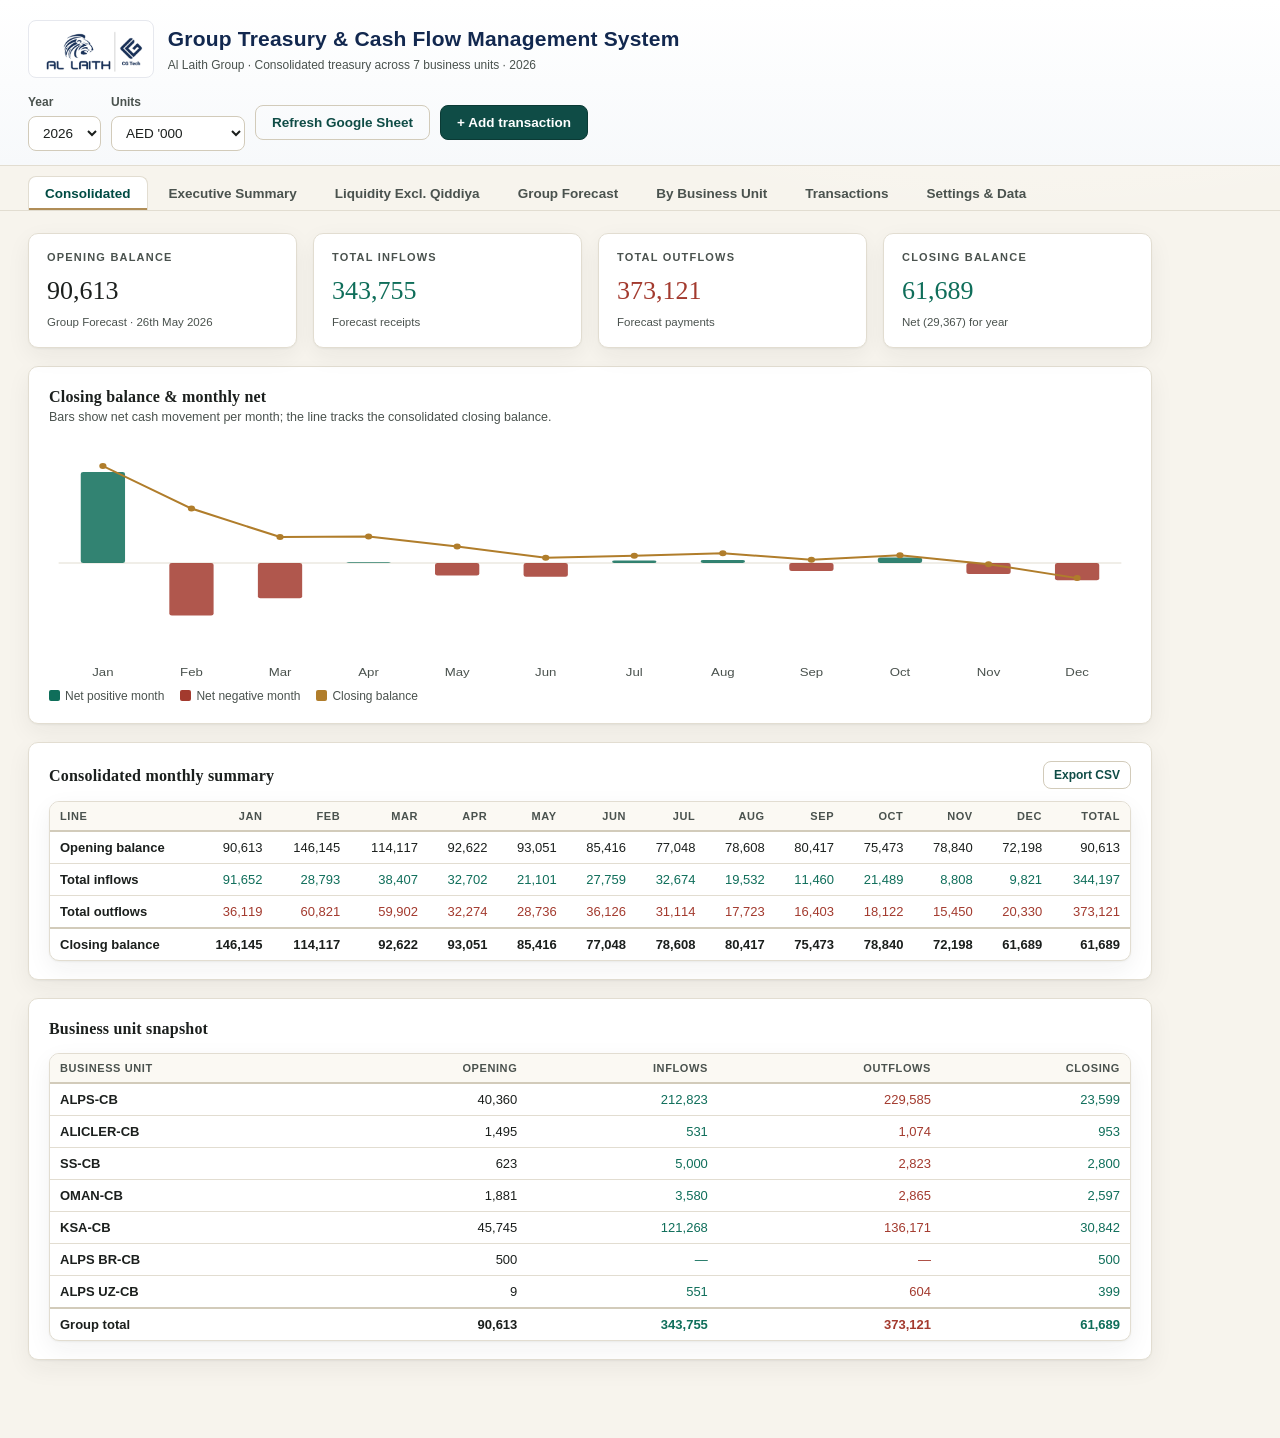
==== index.html @ 1a7869d0 "Add files via upload" ====
<meta charset="utf-8" />
<meta name="viewport" content="width=device-width, initial-scale=1" />
<title>Group Cash Flow Tracker</title>
<style>
  :root{
    --paper:#F7F4ED; --paper-2:#FFFFFF; --ink:#1B1F1D; --ink-soft:#4A524E;
    --line:#E2DDD1; --line-2:#D2CBBA; --forest:#0F4C46; --forest-2:#0B3A35;
    --gold:#B07D2B; --gold-soft:#F2E7CE; --inflow:#0F6E5A; --outflow:#A33A2E;
    --shadow:0 1px 2px rgba(27,31,29,.05),0 8px 24px rgba(27,31,29,.06);
    --r:10px;
  }
  *{box-sizing:border-box}
  html,body{margin:0}
  body{
    background:
      radial-gradient(1200px 600px at 80% -10%, #fffdf7 0%, transparent 60%),
      var(--paper);
    color:var(--ink);
    font-family:"Helvetica Neue",Helvetica,Arial,sans-serif;
    font-size:14px; line-height:1.45; -webkit-font-smoothing:antialiased;
  }
  .num{font-variant-numeric:tabular-nums; font-feature-settings:"tnum" 1}
  h1,h2,h3{font-family:Georgia,"Times New Roman",serif; font-weight:600; letter-spacing:.2px}
  a{color:var(--forest)}
  /* layout */
  header.app{
    padding:20px 28px 14px; border-bottom:1px solid var(--line);
    background:linear-gradient(180deg,#fffdf7,transparent);
    display:flex; align-items:flex-end; justify-content:space-between; gap:16px; flex-wrap:wrap;
  }
  .brand{display:flex; align-items:baseline; gap:14px}
  .brand .mark{
    font-family:Georgia,serif; font-size:13px; letter-spacing:2px; text-transform:uppercase;
    color:var(--forest); border:1px solid var(--forest); border-radius:6px; padding:4px 8px;
  }
  .brand h1{font-size:22px; margin:0}
  .brand .sub{color:var(--ink-soft); font-size:12px; margin-top:2px}
  .topctl{display:flex; gap:10px; align-items:center; flex-wrap:wrap}
  nav.tabs{display:flex; gap:4px; padding:10px 28px 0; flex-wrap:wrap; border-bottom:1px solid var(--line)}
  nav.tabs button{
    background:transparent; border:1px solid transparent; border-bottom:none;
    padding:9px 16px; font-size:13.5px; cursor:pointer; color:var(--ink-soft);
    border-radius:8px 8px 0 0; font-weight:600;
  }
  nav.tabs button.active{color:var(--forest); background:var(--paper-2); border-color:var(--line); box-shadow:0 -2px 0 var(--gold) inset}
  nav.tabs button:hover{color:var(--ink)}
  main{padding:22px 28px 60px; max-width:1180px}
  .view{display:none; animation:rise .35s ease both}
  .view.active{display:block}
  @keyframes rise{from{opacity:0; transform:translateY(8px)}to{opacity:1; transform:none}}
  /* controls */
  select,input,button{font-family:inherit; font-size:13.5px; color:var(--ink)}
  select,input[type=text],input[type=number],input[type=date]{
    padding:8px 10px; border:1px solid var(--line-2); border-radius:8px; background:var(--paper-2);
  }
  input:focus,select:focus{outline:2px solid var(--gold-soft); border-color:var(--gold)}
  label.fld{display:flex; flex-direction:column; gap:5px; font-size:12px; color:var(--ink-soft); font-weight:600}
  .btn{
    background:var(--forest); color:#fff; border:1px solid var(--forest-2); padding:9px 16px;
    border-radius:8px; cursor:pointer; font-weight:600;
  }
  .btn:hover{background:var(--forest-2)}
  .btn.ghost{background:transparent; color:var(--forest); border-color:var(--line-2)}
  .btn.ghost:hover{background:#fff}
  .btn.sm{padding:6px 10px; font-size:12px}
  .btn.danger{background:#fff; color:var(--outflow); border-color:#e3c4bf}
  .btn.danger:hover{background:#fdf2f0}
  /* cards */
  .grid{display:grid; gap:16px}
  .kpis{grid-template-columns:repeat(4,1fr); margin-bottom:18px}
  .card{background:var(--paper-2); border:1px solid var(--line); border-radius:var(--r); box-shadow:var(--shadow)}
  .kpi{padding:16px 18px}
  .kpi .lbl{font-size:11px; text-transform:uppercase; letter-spacing:1.2px; color:var(--ink-soft); font-weight:700}
  .kpi .val{font-family:Georgia,serif; font-size:26px; margin-top:6px}
  .kpi .meta{font-size:11.5px; color:var(--ink-soft); margin-top:4px}
  .pos{color:var(--inflow)} .neg{color:var(--outflow)}
  .panel{padding:18px 20px; margin-bottom:18px}
  .panel h2{font-size:16px; margin:0 0 4px}
  .panel .hint{color:var(--ink-soft); font-size:12.5px; margin:0 0 14px}
  .panelhead{display:flex; align-items:center; justify-content:space-between; gap:12px; flex-wrap:wrap; margin-bottom:12px}
  .panelhead h2{margin:0}
  /* tables */
  table{border-collapse:collapse; width:100%; font-size:13px}
  th,td{padding:8px 10px; text-align:right; white-space:nowrap}
  th:first-child,td:first-child{text-align:left}
  thead th{
    font-size:11px; text-transform:uppercase; letter-spacing:.6px; color:var(--ink-soft);
    border-bottom:2px solid var(--line-2); font-weight:700; background:#fbf9f3; position:sticky; top:0;
  }
  tbody tr{border-bottom:1px solid var(--line)}
  tbody tr:hover{background:#fbf9f3}
  tfoot td{border-top:2px solid var(--line-2); font-weight:700}
  .tablewrap{overflow:auto; border:1px solid var(--line); border-radius:var(--r); background:var(--paper-2); box-shadow:var(--shadow)}
  .rowhead{font-weight:600}
  .muted{color:var(--ink-soft)}
  .tag{display:inline-block; font-size:11px; padding:2px 8px; border-radius:20px; border:1px solid var(--line-2); background:#fbf9f3}
  .tag.in{color:var(--inflow); border-color:#bfe0d6; background:#eff8f4}
  .tag.out{color:var(--outflow); border-color:#e8cdc8; background:#fbf1ef}
  /* entity pills */
  .pills{display:flex; gap:6px; flex-wrap:wrap; margin-bottom:14px}
  .pill{padding:7px 13px; border:1px solid var(--line-2); border-radius:20px; background:var(--paper-2); cursor:pointer; font-weight:600; font-size:12.5px}
  .pill.active{background:var(--forest); color:#fff; border-color:var(--forest-2)}
  /* chart */
  .chart{width:100%; height:230px; display:block}
  .legend{display:flex; gap:16px; font-size:12px; color:var(--ink-soft); margin-top:6px; flex-wrap:wrap}
  .legend i{display:inline-block; width:11px; height:11px; border-radius:2px; margin-right:5px; vertical-align:-1px}
  /* modal */
  .scrim{position:fixed; inset:0; background:rgba(20,24,22,.42); display:none; align-items:center; justify-content:center; padding:18px; z-index:50}
  .scrim.show{display:flex}
  .modal{background:var(--paper); border:1px solid var(--line-2); border-radius:14px; width:min(560px,100%); box-shadow:0 24px 70px rgba(0,0,0,.3); max-height:92vh; overflow:auto}
  .modal header{padding:16px 20px; border-bottom:1px solid var(--line); display:flex; justify-content:space-between; align-items:center}
  .modal header h3{margin:0; font-size:17px}
  .modal .body{padding:18px 20px}
  .modal .foot{padding:14px 20px; border-top:1px solid var(--line); display:flex; justify-content:flex-end; gap:10px; background:#fbf9f3}
  .formgrid{display:grid; grid-template-columns:1fr 1fr; gap:14px}
  .x{background:none; border:none; font-size:20px; cursor:pointer; color:var(--ink-soft); line-height:1}
  .toolbar{display:flex; gap:10px; flex-wrap:wrap; align-items:flex-end; margin-bottom:14px}
  .spacer{flex:1}
  .empty{padding:40px 20px; text-align:center; color:var(--ink-soft)}
  .note{font-size:12px; color:var(--ink-soft); background:#fbf9f3; border:1px dashed var(--line-2); border-radius:8px; padding:10px 12px; margin-top:10px}
  .stat-strip{display:flex; gap:22px; flex-wrap:wrap; margin-top:4px}
  .stat-strip div span{display:block}
  .stat-strip .s-lbl{font-size:11px; text-transform:uppercase; letter-spacing:.8px; color:var(--ink-soft); font-weight:700}
  .stat-strip .s-val{font-family:Georgia,serif; font-size:18px}
  @media(max-width:820px){.kpis{grid-template-columns:repeat(2,1fr)} .formgrid{grid-template-columns:1fr} main{padding:18px 14px 60px}}

  /* ALPS-CB forecast sheet */
  .forecast-tools{display:flex;gap:10px;flex-wrap:wrap;align-items:flex-end;margin-bottom:14px}
  .forecast-table th,.forecast-table td{font-size:12px;padding:7px 8px}
  .forecast-table td:first-child,.forecast-table th:first-child{position:sticky;left:0;background:var(--paper-2);z-index:2;min-width:280px;max-width:360px;white-space:normal}
  .forecast-table thead th:first-child{z-index:4;background:#fbf9f3}
  .forecast-table .section td{background:var(--forest);color:#fff;font-weight:700;text-align:left}
  .forecast-table .section td:first-child{background:var(--forest);color:#fff}
  .forecast-table .total td{font-weight:700;background:#fbf4e5;border-top:2px solid var(--line-2)}
  .forecast-table .total td:first-child{background:#fbf4e5}
  .forecast-table .neg{color:var(--outflow)}
  .forecast-table .pos{color:var(--inflow)}
  .widewrap{overflow:auto;max-height:72vh;border:1px solid var(--line);border-radius:var(--r);background:var(--paper-2);box-shadow:var(--shadow)}
  .mini-note{font-size:12px;color:var(--ink-soft);margin:6px 0 0}


  /* Al Laith branding and management dashboard */
  :root{--alblue:#1E3D73;--alblue-2:#12284F;--algreen:#004B43;--algold:#B08D57;--light:#F5F6F8;--amber:#C98716;--critical:#B3261E}
  header.app{background:linear-gradient(180deg,#ffffff,#f7f9fb);align-items:center}
  .brand{align-items:center}
  .brand-logo{height:58px;width:auto;display:block;object-fit:contain;background:#fff;border-radius:8px;padding:3px 6px;border:1px solid #e6e8ee}
  .brand h1{color:var(--alblue-2);font-family:"Helvetica Neue",Helvetica,Arial,sans-serif;font-weight:800;font-size:21px}
  nav.tabs button.active{color:var(--algreen);box-shadow:0 -2px 0 var(--algold) inset}
  .exec-hero{background:linear-gradient(135deg,var(--alblue-2),var(--alblue));color:#fff;border:none;box-shadow:var(--shadow);padding:22px 24px;border-radius:14px;margin-bottom:18px;display:flex;justify-content:space-between;gap:18px;flex-wrap:wrap;align-items:center}
  .exec-hero h2{font-family:"Helvetica Neue",Helvetica,Arial,sans-serif;font-size:22px;margin:0 0 6px;font-weight:800}.exec-hero p{margin:0;color:#dbe6f8}.exec-actions{display:flex;gap:8px;flex-wrap:wrap}.exec-actions .btn{background:#fff;color:var(--alblue-2);border-color:#fff}.exec-actions .btn.ghost{background:transparent;color:#fff;border-color:rgba(255,255,255,.55)}
  .status-pill{display:inline-block;border-radius:999px;padding:4px 10px;font-weight:800;font-size:11px;letter-spacing:.3px}.status-good{background:#eaf7f0;color:#087041;border:1px solid #b7e3ca}.status-watch{background:#fff6e4;color:#8a5600;border:1px solid #efd19d}.status-critical{background:#fdebea;color:#9f1d16;border:1px solid #f0b5b1}
  .alert-grid{display:grid;grid-template-columns:repeat(3,1fr);gap:12px}.alert-card{padding:14px;border:1px solid var(--line);border-radius:10px;background:#fff}.alert-card strong{display:block;font-size:14px}.alert-card .amt{font-family:Georgia,serif;font-size:20px;margin-top:4px}.threshold-input{width:100px;text-align:right}.report-only{display:none}
  .exec-narrative{font-size:14px;line-height:1.65;color:var(--ink);max-width:980px}
  .exec-narrative h3{font-family:"Helvetica Neue",Helvetica,Arial,sans-serif;color:var(--alblue-2);font-size:15px;margin:18px 0 8px;font-weight:800}
  .exec-narrative p{margin:0 0 12px;white-space:pre-wrap}
  .exec-narrative ol,.exec-narrative ul{margin:8px 0 14px 22px;padding:0}.exec-narrative li{margin:6px 0}
  @media(max-width:900px){.alert-grid{grid-template-columns:1fr}.brand-logo{height:46px}}
  @media print{nav.tabs,.topctl,.exec-actions,.btn,.toolbar,.forecast-tools{display:none!important}body{background:#fff}.view{display:block!important}.view:not(#view-executive){display:none!important}.card,.exec-hero{box-shadow:none}.report-only{display:block}.exec-hero{color:#111;background:#fff;border:1px solid #ddd}}


  /* Version 2: report date and Qiddiya liquidity view */
  .liq-note{font-size:12px;color:var(--ink-soft);margin-top:6px}
  .liq-card .val{font-size:24px}
  .comparison-table th{white-space:nowrap}

  /* Column view selector for wide treasury reports */
  .view-mode-controls{display:flex;gap:10px;align-items:flex-end;flex-wrap:wrap;margin-top:8px}
  .view-mode-controls select{min-width:220px}
  .sticky-report th:first-child,.sticky-report td:first-child{position:sticky;left:0;background:var(--paper-2);z-index:2;min-width:280px;max-width:380px;white-space:normal}
  .sticky-report thead th:first-child{z-index:5;background:#fbf9f3}
  .sticky-report .section td{background:var(--forest)!important;color:#fff;font-weight:700;text-align:left}
  .sticky-report .total td{font-weight:700;background:#fbf4e5;border-top:2px solid var(--line-2)}
  .sticky-report .total td:first-child{background:#fbf4e5}

</style>

<header class="app">
  <div class="brand">
    <img class="brand-logo" src="[data-uri]" alt="Al Laith Group logo" />
    <div>
      <h1>Group Treasury &amp; Cash Flow Management System</h1>
      <div class="sub" id="subline">Al Laith Group · Consolidated treasury across business units</div>
    </div>
  </div>
  <div class="topctl">
    <label class="fld">Year
      <select id="yearSel"></select>
    </label>
    <label class="fld">Units
      <select id="unitSel">
        <option value="k">AED '000</option>
        <option value="abs">AED (absolute)</option>
      </select>
    </label>
    <button class="btn ghost" onclick="refreshFromGoogleSheet()">Refresh Google Sheet</button>
    <button class="btn" id="addBtn">+ Add transaction</button>
  </div>
</header>

<nav class="tabs" id="nav">
  <button data-view="dashboard" class="active">Consolidated</button>
  <button data-view="executive">Executive Summary</button>
  <button data-view="liquidity">Liquidity Excl. Qiddiya</button>
  <button data-view="alpscb">Group Forecast</button>
  <button data-view="entity">By Business Unit</button>
  <button data-view="ledger">Transactions</button>
  <button data-view="settings">Settings &amp; Data</button>
</nav>

<main>
  <!-- CONSOLIDATED -->
  <section class="view active" id="view-dashboard">
    <div class="grid kpis" id="kpis"></div>
    <div class="card panel">
      <div class="panelhead">
        <div><h2>Closing balance &amp; monthly net</h2>
        <p class="hint" id="chartHint">Bars show net cash movement per month; the line tracks the consolidated closing balance.</p></div>
      </div>
      <svg class="chart" id="chart" viewBox="0 0 900 230" preserveAspectRatio="none"></svg>
      <div class="legend">
        <span><i style="background:var(--inflow)"></i>Net positive month</span>
        <span><i style="background:var(--outflow)"></i>Net negative month</span>
        <span><i style="background:var(--gold)"></i>Closing balance</span>
      </div>
    </div>
    <div class="card panel">
      <div class="panelhead"><h2>Consolidated monthly summary</h2>
        <button class="btn ghost sm" onclick="exportSummaryCSV('all')">Export CSV</button></div>
      <div class="tablewrap" id="consSummary"></div>
    </div>
    <div class="card panel">
      <div class="panelhead"><h2>Business unit snapshot</h2></div>
      <div class="tablewrap" id="unitSnapshot"></div>
    </div>
  </section>



  <!-- LIQUIDITY EXCLUDING QIDDIYA -->
  <section class="view" id="view-liquidity">
    <div class="exec-hero">
      <div>
        <h2>Available Liquidity – Excluding Qiddiya</h2>
        <p id="liquidityAsOf">Liquid cash available for use after excluding Qiddiya JV cash balances and movements.</p>
      </div>
      <div class="exec-actions">
        <button class="btn" onclick="printExecutiveReport()">PDF Management Report</button>
        <button class="btn ghost" onclick="exportSummaryCSV('liquidity')">Export CSV</button>
      </div>
    </div>

    <div class="grid kpis" id="liquidityKpis"></div>

    <div class="card panel">
      <div class="panelhead">
        <div>
          <h2>Cash position bridge</h2>
          <p class="hint">This reconciles total Group cash including Qiddiya to the liquid cash available for normal treasury use.</p>
        </div>
      </div>
      <div class="tablewrap" id="liquidityBridge"></div>
    </div>

    <div class="card panel">
      <div class="panelhead">
        <div>
          <h2>Monthly cash flow excluding Qiddiya</h2>
          <p class="hint">Sourced from the Google Sheet “ALG-CB” tab and adjusted using the “Qiddiya Balance” tab.</p>
          <div class="view-mode-controls">
            <label class="fld">Column View
              <select id="liquidityViewMode" onchange="renderLiquidityView()">
                <option value="current">Current Reporting Period</option>
                <option value="monthly">Monthly TOT Only</option>
                <option value="weekly">Weekly Detail</option>
              </select>
            </label>
            <span class="mini-note" id="liquidityViewNote">Current view keeps completed months as totals, shows the active reporting week, and keeps future months as totals.</span>
          </div>
        </div>
      </div>
      <div class="tablewrap" id="liquiditySummary"></div>
    </div>

    <div class="card panel">
      <div class="panelhead">
        <div>
          <h2>Qiddiya Balance reference</h2>
          <p class="hint">Sourced from the Google Sheet “Qiddiya Balance” tab where available.</p>
        </div>
      </div>
      <div class="tablewrap" id="qiddiyaReference"></div>
    </div>
  </section>

  <!-- EXECUTIVE SUMMARY -->
  <section class="view" id="view-executive">
    <div class="exec-hero">
      <div>
        <h2>Al Laith Group Treasury Executive Summary</h2>
        <p id="execAsOf">Group cash flow forecast, funding alerts, threshold warnings and variance review.</p>
      </div>
      <div class="exec-actions">
        <button class="btn" onclick="printExecutiveReport()">PDF Management Report</button>
        <button class="btn ghost" onclick="exportForecastExcel()">Export Excel</button>
        <button class="btn ghost" onclick="document.getElementById('excelImport').click()">Import Excel</button>
        <input type="file" id="excelImport" accept=".xlsx,.xls" style="display:none" />
      </div>
    </div>

    <div class="grid kpis" id="execKpis"></div>

    <div class="card panel">
      <div class="panelhead"><h2>Executive management commentary</h2><span class="tag">From Exe Sum tab / AI-style narrative</span></div>
      <div id="execNarrative" class="exec-narrative"><div class="empty">Refresh Google Sheet to load the Executive Summary commentary from the Exe Sum tab.</div></div>
    </div>

    <div class="card panel">
      <div class="panelhead"><h2>Funding requirements alert</h2><span class="tag">Based on minimum cash thresholds</span></div>
      <div id="fundingAlerts" class="alert-grid"></div>
    </div>

    <div class="card panel">
      <div class="panelhead"><h2>Minimum cash threshold warnings</h2></div>
      <div class="tablewrap" id="thresholdTable"></div>
    </div>

    <div class="card panel">
      <div class="panelhead"><h2>Forecast vs Actual / Variance Analysis</h2><span class="tag">Enter actual closing balances when month is closed</span></div>
      <div class="toolbar">
        <label class="fld">Sheet<select id="varianceEntity"></select></label>
        <button class="btn ghost sm" onclick="saveActuals()">Save actuals</button>
      </div>
      <div class="tablewrap" id="varianceTable"></div>
    </div>

    <div class="card panel">
      <div class="panelhead"><h2>Google Sheet live connection</h2><span class="tag">For GitHub Pages deployment</span></div>
      <p class="hint">Paste a published Google Apps Script JSON endpoint. When the workbook is updated, click Refresh to update the dashboard. Auto-refresh can also be enabled after the app is hosted.</p>
      <div class="toolbar">
        <label class="fld" style="flex:1;min-width:320px">Google Sheet / Apps Script JSON URL
          <input type="text" id="googleSheetUrl" placeholder="https://script.google.com/macros/s/.../exec" />
        </label>
        <button class="btn" onclick="saveGoogleSheetUrl()">Save URL</button>
        <button class="btn ghost" onclick="refreshFromGoogleSheet()">Refresh from Google Sheet</button>
      </div>
      <div class="note" id="googleSheetNote">For private Google Drive files, use a small Google Apps Script Web App as the bridge. A normal GitHub HTML page cannot directly read private Drive files without authorization.</div>
    </div>
  </section>


  <!-- ALPS-CB FORECAST -->
  <section class="view" id="view-alpscb">
    <div class="grid kpis" id="alpsKpis"></div>
    <div class="card panel">
      <div class="panelhead">
        <div>
          <h2>Cash flow forecast by sheet</h2>
          <p class="hint" id="alpsSub">Loaded from ALPS-CB, ALICLER-CB, SS-CB, OMAN-CB, KSA-CB, ALPS BR-CB and ALPS UZ-CB, with automatic group consolidation.</p>
        </div>
        <div style="display:flex;gap:8px;align-items:flex-end;flex-wrap:wrap"><label class="fld">Sheet<select id="forecastEntity"></select></label><button class="btn ghost sm" onclick="exportAlpsCSV()">Export CSV</button></div>
      </div>
      <div class="tablewrap" id="alpsMonthly"></div>
      <p class="mini-note">Figures are in AED '000. June now includes four working week columns (Jun W1 to Jun W4) plus Jun TOT. Monthly totals remain unchanged.</p>
    </div>
    <div class="card panel">
      <div class="forecast-tools">
        <label class="fld">View
          <select id="alpsViewMode"><option value="monthly">Monthly totals</option><option value="weekly">Full weekly/monthly sheet</option></select>
        </label>
        <label class="fld">Sheet
          <select id="forecastEntity2"></select>
        </label>
        <label class="fld">Search line
          <input type="text" id="alpsSearch" placeholder="e.g. supplier, salary, capex…" />
        </label>
      </div>
      <div class="widewrap" id="alpsSheet"></div>
    </div>
  </section>

  <!-- BY ENTITY -->
  <section class="view" id="view-entity">
    <div class="pills" id="entityPills"></div>
    <div class="stat-strip card panel" id="entityStats"></div>
    <div class="card panel">
      <div class="panelhead">
        <h2 id="entitySummaryTitle">Monthly summary</h2>
        <button class="btn ghost sm" id="entityCSV">Export CSV</button>
      </div>
      <div class="tablewrap" id="entitySummary"></div>
    </div>
    <div class="card panel">
      <div class="panelhead"><h2 id="entityCashPositionTitle">Weekly / monthly cash position</h2><span class="tag">From Google Sheet</span></div>
      <div class="widewrap" id="entityCashPosition"></div>
    </div>
    <div class="card panel">
      <div class="panelhead"><h2 id="entityInflowsTitle">Detailed inflows</h2><span class="tag">Same lines as Google Sheet</span></div>
      <div class="widewrap" id="entityInflowsDetail"></div>
    </div>
    <div class="card panel">
      <div class="panelhead"><h2 id="entityOutflowsTitle">Detailed outflows</h2><span class="tag">Same lines as Google Sheet</span></div>
      <div class="widewrap" id="entityOutflowsDetail"></div>
    </div>
    <div class="card panel">
      <div class="panelhead"><h2>Transactions for this unit</h2>
        <button class="btn sm" id="entityAdd">+ Add</button></div>
      <div class="tablewrap" id="entityLedger"></div>
    </div>
  </section>

  <!-- LEDGER -->
  <section class="view" id="view-ledger">
    <div class="toolbar">
      <label class="fld">Business unit
        <select id="fEntity"><option value="">All units</option></select></label>
      <label class="fld">Type
        <select id="fType"><option value="">All</option><option value="inflow">Inflow</option><option value="outflow">Outflow</option></select></label>
      <label class="fld">Category
        <select id="fCat"><option value="">All categories</option></select></label>
      <label class="fld">Search
        <input type="text" id="fSearch" placeholder="description…" /></label>
      <div class="spacer"></div>
      <button class="btn" id="ledgerAdd">+ Add transaction</button>
    </div>
    <div class="card panel" style="padding:0">
      <div class="tablewrap" id="ledgerTable" style="border:none; box-shadow:none"></div>
    </div>
  </section>

  <!-- SETTINGS -->
  <section class="view" id="view-settings">
    <div class="card panel">
      <div class="panelhead"><h2>Report settings</h2><span class="tag">Management report</span></div>
      <p class="hint">Set the report date used in the dashboard header and executive summary. This is independent from the forecast period in the Google Sheet.</p>
      <div class="toolbar">
        <label class="fld">Report Date
          <input type="date" id="reportDateInput" />
        </label>
        <button class="btn" onclick="saveReportSettings()">Save Settings</button>
      </div>
      <div class="note" id="reportSettingsNote">Report date not set.</div>
    </div>
    <div class="card panel">
      <h2>Business units &amp; opening balances</h2>
      <p class="hint">Set each unit's opening cash balance for the start of the selected year. Figures use the unit selected in the header.</p>
      <div class="tablewrap" id="openingTable"></div>
    </div>
    <div class="card panel">
      <div class="panelhead"><h2>Categories</h2>
        <div style="display:flex; gap:8px">
          <button class="btn ghost sm" onclick="addCategory('inflow')">+ Inflow category</button>
          <button class="btn ghost sm" onclick="addCategory('outflow')">+ Outflow category</button>
        </div>
      </div>
      <div class="formgrid">
        <div><div class="rowhead" style="margin-bottom:8px">Inflow categories</div><div id="inflowCats"></div></div>
        <div><div class="rowhead" style="margin-bottom:8px">Outflow categories</div><div id="outflowCats"></div></div>
      </div>
    </div>

    <div class="card panel">
      <div class="panelhead"><h2>Google Sheet live connection</h2><span class="tag">Live data source</span></div>
      <p class="hint">Your Apps Script URL is saved here. After updating the Google Sheet, click Refresh Google Sheet to update the dashboard figures.</p>
      <div class="toolbar">
        <label class="fld" style="flex:1;min-width:320px">Google Apps Script API URL
          <input type="text" id="googleSheetUrlSettings" placeholder="https://script.google.com/macros/s/.../exec" />
        </label>
        <button class="btn" onclick="saveGoogleSheetUrl()">Save URL</button>
        <button class="btn ghost" onclick="refreshFromGoogleSheet()">Refresh Google Sheet</button>
      </div>
      <div class="note" id="googleSheetNoteSettings">Not refreshed yet.</div>
    </div>
    <div class="card panel">
      <h2>Data &amp; backup</h2>
      <p class="hint">Your data saves automatically in this app. Export a backup file anytime, or import one to restore / move to another device.</p>
      <div style="display:flex; gap:10px; flex-wrap:wrap">
        <button class="btn" onclick="exportJSON()">Download backup (JSON)</button>
        <button class="btn ghost" onclick="document.getElementById('importFile').click()">Import backup</button>
        <input type="file" id="importFile" accept="application/json" style="display:none" />
        <button class="btn danger" onclick="resetAll()">Reset all data</button>
      </div>
      <div class="note" id="storageNote"></div>
    </div>
  </section>
</main>

<!-- MODAL -->
<div class="scrim" id="scrim">
  <div class="modal">
    <header><h3 id="modalTitle">Add transaction</h3><button class="x" onclick="closeModal()">×</button></header>
    <div class="body">
      <div class="formgrid">
        <label class="fld">Business unit
          <select id="mEntity"></select></label>
        <label class="fld">Date
          <input type="date" id="mDate" /></label>
        <label class="fld">Type
          <select id="mType"><option value="inflow">Inflow (money in)</option><option value="outflow">Outflow (money out)</option></select></label>
        <label class="fld">Category
          <select id="mCat"></select></label>
        <label class="fld" style="grid-column:1/-1">Description
          <input type="text" id="mDesc" placeholder="e.g. Qiddiya Phase 1 receipt" /></label>
        <label class="fld">Amount
          <input type="number" id="mAmt" step="0.01" min="0" placeholder="0.00" /></label>
        <label class="fld">&nbsp;
          <span class="muted" id="mUnitHint" style="padding-top:9px"></span></label>
      </div>
    </div>
    <div class="foot">
      <button class="btn danger" id="mDelete" style="margin-right:auto; display:none">Delete</button>
      <button class="btn ghost" onclick="closeModal()">Cancel</button>
      <button class="btn" id="mSave">Save transaction</button>
    </div>
  </div>
</div>

<script>
var DEFAULT_GOOGLE_SHEET_URL = 'https://script.google.com/macros/s/AKfycbzmnGUq4lY8ZQeuHBgILPmv317HX5t4ou-dFVQZxhKe0SAe_4WfLDRGdfvsvffQQkIS/exec';
var SHEET_IMPORT_NAMES = ['ALPS-CB','ALICLER-CB','SS-CB','OMAN-CB','KSA-CB','ALPS BR-CB','ALPS UZ-CB'];
var DASHBOARD_DATA = null;
var QIDDIYA_DATA = null;
/* ---------------- storage layer (window.storage with in-memory fallback) ------------- */
const KEY='cashflow_data';
let hasStorage = typeof window!=='undefined' && window.storage && typeof window.storage.get==='function';
let mem=null; // in-memory fallback
async function loadRaw(){
  if(hasStorage){
    try{ const r=await window.storage.get(KEY); return r? r.value : null; }
    catch(e){ return null; }
  }
  return mem;
}
async function saveRaw(str){
  if(hasStorage){ try{ await window.storage.set(KEY,str); return; }catch(e){ hasStorage=false; } }
  mem=str;
}

/* ---------------- model ---------------- */
const ENTITIES=[
  {id:'alps',  name:'ALPS-CB',     label:'ALPS'},
  {id:'alic',  name:'ALICLER-CB',  label:'ALICLER'},
  {id:'ss',    name:'SS-CB',       label:'SS'},
  {id:'oman',  name:'Oman-CB',     label:'Oman'},
  {id:'ksa',   name:'Ksa-CB',      label:'KSA'},
  {id:'br',    name:'ALPS BR-CB',  label:'ALPS BR'},
  {id:'uz',    name:'ALPS UZ-CB',  label:'ALPS UZ'},
];
const DEFAULT_INFLOW=['Collections','Advance Received','Intercompany Transfer','Borrowings','Arch Income','Returned Cheque','Others'];
const DEFAULT_OUTFLOW=['Supplier Payments','Sub Contractors','Proj Exp','Salaries & Wages','Manpower Outsourced','Rent','Mortgage','Auto Loan','Term Loan','Fuel','Telecommunication','Utility','Visa','Vat/Tax','Bank Charges','Bank Guarantees','Insurance','Credit Cards','Petty Cash','IT / Digital & Office Exp','Audit Fees','Legal & Professional Fees','Trade License','Sponsorship Fee','Marketing & Branding','Staff Tickets/Travel','Final Sett/Leave Salary','Loans to Employee','Bonus','Capital Expenses','Intercompany Loan/Dividend','Project Qiddiya Outflow','Others'];

function freshData(){
  return {
    version:1, year:2026, unit:'k',
    entities:ENTITIES.map(e=>({...e, opening:0})),
    inflowCategories:[...DEFAULT_INFLOW],
    outflowCategories:[...DEFAULT_OUTFLOW],
    transactions:[]
  };
}
let D=freshData();

/* ---------------- helpers ---------------- */
const $=id=>document.getElementById(id);
const uid=()=>Date.now().toString(36)+Math.random().toString(36).slice(2,7);
const MONTHS=['Jan','Feb','Mar','Apr','May','Jun','Jul','Aug','Sep','Oct','Nov','Dec'];
function fmt(n){
  if(n===0||n===undefined||n===null||isNaN(n)) return '—';
  const neg=n<0; const v=Math.abs(n);
  const s=v.toLocaleString('en-US',{maximumFractionDigits:D.unit==='k'?0:2, minimumFractionDigits:0});
  return neg? '('+s+')' : s;
}
function cls(n){ return n<0?'neg':(n>0?'pos':'muted'); }
function monthsOf(){ return MONTHS.map((m,i)=>D.year+'-'+String(i+1).padStart(2,'0')); }
function mKey(d){ return (d||'').slice(0,7); }

/* compute monthly opening/inflow/outflow/closing for an entity in selected year */
function forecastEntityForId(entId){
  const ent=D.entities.find(e=>e.id===entId);
  if(!ent || typeof FORECAST_DATA==='undefined' || !Array.isArray(FORECAST_DATA.entities)) return null;
  const target=String(ent.name||'').toLowerCase().replace(/\s+/g,'').replace(/oman-cb/,'oman-cb').replace(/ksa-cb/,'ksa-cb');
  return FORECAST_DATA.entities.find(f=>String(f.sheet||f.name||'').toLowerCase().replace(/\s+/g,'')===target) || null;
}
function entityMonthly(entId){
  // Prefer live Google Sheet / forecast data for the By Business Unit tab.
  const fEnt=forecastEntityForId(entId);
  if(fEnt && Array.isArray(fEnt.monthlySummary) && fEnt.monthlySummary.length){
    const rows=monthsOnly(fEnt.monthlySummary).map(r=>({
      month:r.month,
      opening:Number(r.opening)||0,
      inflow:Number(r.inflows)||0,
      outflow:Number(r.outflows)||0,
      closing:(r.closing!==undefined&&r.closing!==null&&!isNaN(Number(r.closing))&&Number(r.closing)!==0?Number(r.closing):((Number(r.opening)||0)+(Number(r.inflows)||0)-(Number(r.outflows)||0)))
    }));
    while(rows.length<12){ rows.push({month:MONTHS[rows.length],opening:0,inflow:0,outflow:0,closing:0}); }
    return {opening:rows[0]?.opening||0, rows:rows.slice(0,12)};
  }

  // Fallback to manually entered transaction ledger.
  const ent=D.entities.find(e=>e.id===entId);
  const open=ent? (+ent.opening||0):0;
  const months=monthsOf();
  const inflow=Array(12).fill(0), outflow=Array(12).fill(0);
  D.transactions.forEach(t=>{
    if(t.entityId!==entId) return;
    const k=mKey(t.date); const idx=months.indexOf(k);
    if(idx<0) return;
    if(t.type==='inflow') inflow[idx]+= +t.amount||0; else outflow[idx]+= +t.amount||0;
  });
  const rows=[]; let prevClose=open;
  for(let i=0;i<12;i++){
    const op=prevClose; const cl=op+inflow[i]-outflow[i];
    rows.push({month:MONTHS[i], opening:op, inflow:inflow[i], outflow:outflow[i], closing:cl});
    prevClose=cl;
  }
  return {opening:open, rows};
}
function consolidated(){
  const months=Array.from({length:12},()=>({opening:0,inflow:0,outflow:0,closing:0}));
  let totalOpen=0;
  D.entities.forEach(e=>{
    const em=entityMonthly(e.id); totalOpen+=em.opening;
    em.rows.forEach((r,i)=>{months[i].opening+=r.opening; months[i].inflow+=r.inflow; months[i].outflow+=r.outflow; months[i].closing+=r.closing;});
  });
  return {totalOpen, months};
}

/* ---------------- rendering: consolidated ---------------- */
function renderDashboard(){
  // The Consolidated tab must be driven by the imported Group Forecast,
  // not the separate transaction-entry ledger. This keeps it aligned with
  // the Group Forecast and Business Unit forecast tabs.
  const group = (typeof FORECAST_DATA !== 'undefined' && FORECAST_DATA.group) ? FORECAST_DATA.group : null;
  if(!group || !group.monthlySummary){
    const c=consolidated();
    $('consSummary').innerHTML=summaryTable(c.months, c.totalOpen);
    renderChart(c.months);
    return;
  }
  const months = monthsOnly(group.monthlySummary).map(r=>({
    month:r.month,
    opening:Number(r.opening)||0,
    inflow:Number(r.inflows)||0,
    outflow:Number(r.outflows)||0,
    closing:Number(r.closing)||0
  }));
  const year = group.monthlySummary.find(r=>r.month==='Year Total') || {
    opening: months[0]?.opening || 0,
    inflows: months.reduce((a,m)=>a+m.inflow,0),
    outflows: months.reduce((a,m)=>a+m.outflow,0),
    closing: months[months.length-1]?.closing || 0
  };
  const opening = Number(year.opening)||Number(months[0]?.opening)||0;
  const inSum = Number(year.inflows)||months.reduce((a,m)=>a+m.inflow,0);
  const outSum = Number(year.outflows)||months.reduce((a,m)=>a+m.outflow,0);
  const closing = Number(year.closing)||Number(months[months.length-1]?.closing)||0;
  const net = inSum-outSum;

  $('kpis').innerHTML=[
    ['Opening balance', fmt(opening),'Group Forecast · '+(FORECAST_DATA.asOf||D.year),''],
    ['Total inflows', fmt(inSum),'Forecast receipts','pos'],
    ['Total outflows', fmt(outSum),'Forecast payments','neg'],
    ['Closing balance', fmt(closing), (net>=0?'Net +':'Net ')+fmt(net)+' for year', cls(closing)]
  ].map(k=>`<div class="card kpi"><div class="lbl">${k[0]}</div><div class="val num ${k[3]}">${k[1]}</div><div class="meta">${k[2]}</div></div>`).join('');

  $('consSummary').innerHTML=summaryTable(months, opening);
  renderChart(months);

  const entitySheets = forecastSheets().filter(s=>s.sheet!=='GROUP');
  const rows = entitySheets.map(s=>{
    const m = monthsOnly(s.monthlySummary||[]);
    const y = (s.monthlySummary||[]).find(r=>r.month==='Year Total') || {};
    const op = Number(y.opening)||Number(m[0]?.opening)||0;
    const ins = Number(y.inflows)||m.reduce((a,r)=>a+(Number(r.inflows)||0),0);
    const outs = Number(y.outflows)||m.reduce((a,r)=>a+(Number(r.outflows)||0),0);
    const close = Number(y.closing)||Number(m[m.length-1]?.closing)||0;
    return `<tr><td class="rowhead">${escapeHtml(s.name||s.sheet)}</td><td class="num">${fmt(op)}</td>
      <td class="num pos">${fmt(ins)}</td><td class="num neg">${fmt(outs)}</td>
      <td class="num ${cls(close)}">${fmt(close)}</td></tr>`;
  }).join('');
  $('unitSnapshot').innerHTML=`<table><thead><tr><th>Business unit</th><th>Opening</th><th>Inflows</th><th>Outflows</th><th>Closing</th></tr></thead>
    <tbody>${rows}</tbody>
    <tfoot><tr><td>Group total</td><td class="num">${fmt(opening)}</td><td class="num pos">${fmt(inSum)}</td><td class="num neg">${fmt(outSum)}</td><td class="num ${cls(closing)}">${fmt(closing)}</td></tr></tfoot></table>`;
}
function summaryTable(months, opening){
  const head='<tr><th>Line</th>'+MONTHS.map(m=>`<th>${m}</th>`).join('')+'<th>Total</th></tr>';
  const inTot=months.reduce((a,m)=>a+m.inflow,0);
  const outTot=months.reduce((a,m)=>a+m.outflow,0);
  const r=(label,vals,total,klass='')=>`<tr><td class="rowhead">${label}</td>${vals.map(v=>`<td class="num ${klass}">${fmt(v)}</td>`).join('')}<td class="num ${klass}">${fmt(total)}</td></tr>`;
  return `<table><thead>${head}</thead><tbody>
    ${r('Opening balance', months.map(m=>m.opening), opening)}
    ${r('Total inflows', months.map(m=>m.inflow), inTot,'pos')}
    ${r('Total outflows', months.map(m=>m.outflow), outTot,'neg')}
    </tbody><tfoot>
    ${r('Closing balance', months.map(m=>m.closing), months[11].closing)}
    </tfoot></table>`;
}

function renderChart(months){
  const svg=$('chart'); const W=900,H=230, padL=8,padR=8,padT=14,padB=22;
  const innerW=W-padL-padR, innerH=H-padT-padB;
  const nets=months.map(m=>m.inflow-m.outflow);
  const closes=months.map(m=>m.closing);
  const maxNet=Math.max(1,...nets.map(Math.abs));
  const allClose=closes.concat([0]); const cMin=Math.min(...allClose), cMax=Math.max(...allClose,1);
  const cRange=(cMax-cMin)||1;
  const bw=innerW/12, barW=bw*0.5;
  const zeroY=padT+innerH/2;
  let bars='', line='', dots='', labels='';
  months.forEach((m,i)=>{
    const x=padL+i*bw+bw/2;
    const h=(Math.abs(nets[i])/maxNet)*(innerH/2-6);
    const y=nets[i]>=0? zeroY-h : zeroY;
    bars+=`<rect x="${x-barW/2}" y="${y}" width="${barW}" height="${h}" rx="2" fill="${nets[i]>=0?'#0F6E5A':'#A33A2E'}" opacity=".85"></rect>`;
    const cy=padT+innerH-((closes[i]-cMin)/cRange)*innerH;
    line+=(i===0?'M':'L')+x+' '+cy+' ';
    dots+=`<circle cx="${x}" cy="${cy}" r="3" fill="#B07D2B"></circle>`;
    labels+=`<text x="${x}" y="${H-6}" font-size="11" fill="#4A524E" text-anchor="middle" font-family="Helvetica,Arial">${MONTHS[i]}</text>`;
  });
  svg.innerHTML=`<line x1="${padL}" y1="${zeroY}" x2="${W-padR}" y2="${zeroY}" stroke="#E2DDD1"></line>
    ${bars}<path d="${line}" fill="none" stroke="#B07D2B" stroke-width="2"></path>${dots}${labels}`;
}

const FORECAST_DATA = {"asOf":"26th May 2026","entities":[{"sheet":"ALPS-CB","name":"ALPS-CB","title":"Cash Forecast As Of 26th May 2026","company":"Al Laith Group","entity":0.0,"statement":"Estimated Statement Of Cash Receipts & Disbursements For The Year 2026","unit":"AED '000","periods":[{"col":2,"month":"Jan","period":"1-13","key":"Jan 1-13"},{"col":3,"month":"Jan","period":"14-20","key":"Jan 14-20"},{"col":4,"month":"Jan","period":"21-27","key":"Jan 21-27"},{"col":5,"month":"Jan","period":"28-31","key":"Jan 28-31"},{"col":6,"month":"Jan","period":"TOT","key":"Jan TOT"},{"col":7,"month":"Feb","period":"1-10","key":"Feb 1-10"},{"col":8,"month":"Feb","period":"11-17","key":"Feb 11-17"},{"col":9,"month":"Feb","period":"18-24","key":"Feb 18-24"},{"col":10,"month":"Feb","period":"25-28","key":"Feb 25-28"},{"col":11,"month":"Feb","period":"","key":"Feb"},{"col":12,"month":"Feb","period":"TOT","key":"Feb TOT"},{"col":13,"month":"Mar","period":"1-10","key":"Mar 1-10"},{"col":14,"month":"Mar","period":"11-17","key":"Mar 11-17"},{"col":15,"month":"Mar","period":"18-24","key":"Mar 18-24"},{"col":16,"month":"Mar","period":"25-31","key":"Mar 25-31"},{"col":17,"month":"Mar","period":"","key":"Mar"},{"col":18,"month":"Mar","period":"TOT","key":"Mar TOT"},{"col":19,"month":"Apr","period":"01-07","key":"Apr 01-07"},{"col":20,"month":"Apr","period":"08-14","key":"Apr 08-14"},{"col":21,"month":"Apr","period":"15-21","key":"Apr 15-21"},{"col":22,"month":"Apr","period":"22-28","key":"Apr 22-28"},{"col":23,"month":"Apr","period":"29-30","key":"Apr 29-30"},{"col":24,"month":"Apr","period":"TOT","key":"Apr TOT"},{"col":25,"month":"May","period":"01-05","key":"May 01-05"},{"col":26,"month":"May","period":"06-12","key":"May 06-12"},{"col":27,"month":"May","period":"13-19","key":"May 13-19"},{"col":28,"month":"May","period":"20-26","key":"May 20-26"},{"col":29,"month":"May","period":"27-31","key":"May 27-31"},{"col":30,"month":"May","period":"","key":"May"},{"col":31,"month":"May","period":"TOT","key":"May TOT"},{"col":32,"month":"Jun","period":"TOT","key":"Jun TOT"},{"col":33,"month":"Jul","period":"TOT","key":"Jul TOT"},{"col":34,"month":"Aug","period":"TOT","key":"Aug TOT"},{"col":35,"month":"Sep","period":"TOT","key":"Sep TOT"},{"col":36,"month":"Oct","period":"TOT","key":"Oct TOT"},{"col":37,"month":"Nov","period":"TOT","key":"Nov TOT"},{"col":38,"month":"Dec","period":"TOT","key":"Dec TOT"},{"col":39,"month":"Total","period":"","key":"Total"}],"rows":[{"excelRow":9,"label":"Cash Flow From Operating Activities","type":"section","values":[null,null,null,null,null,null,null,null,null,null,null,null,null,null,null,null,null,null,null,null,null,null,null,null,null,null,null,null,null,null,null,null,null,null,null,null,null,null]},{"excelRow":11,"label":"Estimated Cash Balance  At The Beginning Of The Period","type":"total","values":[40360.465,25754.898,30028.63,30403.922,40360.465,35313.368,38803.016,40500.176,42430.523,36819.109,35313.368,36819.109,46073.979,44413.572,45293.031,41239.841,36819.109,41239.841,42356.285,42566.943,47873.87,43897.177,41239.841,43628.73,48579.029,48022.667,47380.41,42225.92,41310.693,43628.73,41310.693,29254.307,38793.975,41531.103,37701.85,37495.164,32677.032,40360.465]},{"excelRow":13,"label":"Estimated Cash Inflows","type":"section","values":[null,null,null,null,null,null,null,null,null,null,null,null,null,null,null,null,null,null,null,null,null,null,null,null,null,null,null,null,null,null,null,null,null,null,null,null,null,null]},{"excelRow":14,"label":"Debt Aging Forecast","type":"line","values":[0.0,0.0,0.0,0.0,0.0,0.0,0.0,0.0,0.0,0.0,0.0,0.0,0.0,0.0,0.0,0.0,0.0,0.0,0.0,0.0,0.0,0.0,0.0,0.0,0.0,0.0,0.0,0.0,0.0,0.0,11200.0,6266.713,3008.671,2090.563,918.113,0.0,0.0,23484.06]},{"excelRow":15,"label":"Collections During Period","type":"line","values":[4096.576,3940.726,2969.785,9196.413,20203.5,5060.94,6271.844,4969.22,1175.687,0.0,17477.691,4890.75,2455.692,5515.051,6628.509,0.0,19490.002,2497.369,3592.671,8194.811,2720.098,2449.726,19454.676,5386.084,1582.792,2440.526,3803.105,555.03,0.0,13767.537,0.0,0.0,0.0,0.0,0.0,0.0,0.0,90393.406]},{"excelRow":16,"label":"Projected Collection","type":"line","values":[0.0,0.0,0.0,0.0,0.0,0.0,0.0,0.0,0.0,0.0,0.0,0.0,0.0,0.0,0.0,0.0,0.0,0.0,0.0,0.0,0.0,0.0,0.0,0.0,0.0,0.0,0.0,0.0,0.0,0.0,0.0,17568.64,14025.183,6618.058,7493.325,6669.337,7279.387,59653.931]},{"excelRow":17,"label":"Total Debtor Collection","type":"total","values":[4096.576,3940.726,2969.785,9196.413,20203.5,5060.94,6271.844,4969.22,1175.687,0.0,17477.691,4890.75,2455.692,5515.051,6628.509,0.0,19490.002,2497.369,3592.671,8194.811,2720.098,2449.726,19454.676,5386.084,1582.792,2440.526,3803.105,555.03,0.0,13767.537,11200.0,23835.353,17033.854,8708.621,8411.438,6669.337,7279.387,173531.397]},{"excelRow":18,"label":"% Collections On Billing","type":"line","values":[null,null,null,null,null,null,null,null,null,null,null,null,null,null,null,null,null,null,null,null,null,null,null,null,null,null,null,null,null,null,null,null,null,null,null,null,null,null]},{"excelRow":20,"label":"Advance Received","type":"line","values":[679.511,51.161,9.975,49.41,790.057,20.0,57.55,72.17,7.6,0.0,157.32,247.08,43.0,3.99,24.338,0.0,318.408,3.675,3.308,23.034,1.02,0.0,31.037,0.525,1.05,49.013,4.2,0.0,0.0,54.788,0.0,0.0,0.0,0.0,0.0,0.0,0.0,1351.609]},{"excelRow":21,"label":"Returned Chq","type":"line","values":[0.0,0.0,0.0,0.0,0.0,0.0,0.0,0.0,0.0,0.0,0.0,0.0,-15.75,0.0,-22.54,0.0,-38.29,0.0,0.0,0.0,0.0,0.0,0.0,0.0,0.0,0.0,0.0,0.0,0.0,0.0,0.0,0.0,0.0,0.0,0.0,0.0,0.0,-38.29]},{"excelRow":22,"label":"Intercompany Trf","type":"line","values":[-4940.508,0.0,31.133,1882.263,-3027.113,57.75,-200.0,0.0,19999.97,0.0,19857.72,0.0,0.0,0.0,0.0,0.0,0.0,-268.868,0.0,0.0,0.0,0.0,-268.868,0.0,0.0,48.57,-367.5,0.0,0.0,-318.93,758.936,10000.0,0.0,0.0,0.0,0.0,0.0,27001.746]},{"excelRow":23,"label":"Borrowings","type":"line","values":[0.0,0.0,0.0,0.0,0.0,0.0,0.0,0.0,0.0,0.0,0.0,0.0,0.0,0.0,0.0,0.0,0.0,0.0,0.0,0.0,0.0,0.0,0.0,0.0,0.0,0.0,0.0,0.0,0.0,0.0,0.0,0.0,0.0,0.0,0.0,0.0,0.0,0.0]},{"excelRow":24,"label":"Others","type":"line","values":[22.917,0.0,0.0,252.0,274.917,0.0,1898.706,1680.0,0.0,0.0,3578.706,5557.5,1.75,-1785.182,0.0,0.0,3774.068,23.379,4.8,0.0,-1680.0,0.0,-1651.821,0.0,0.0,0.0,1.147,0.0,0.0,1.147,0.0,0.0,0.0,0.0,5000.0,0.0,0.0,10977.016]},{"excelRow":25,"label":"Project Qiddiya Inflow","type":"line","values":[0.0,0.0,0.0,0.0,0.0,0.0,0.0,0.0,0.0,0.0,0.0,0.0,0.0,0.0,0.0,0.0,0.0,0.0,0.0,0.0,0.0,0.0,0.0,0.0,0.0,0.0,0.0,0.0,0.0,0.0,0.0,0.0,0.0,0.0,0.0,0.0,0.0,0.0]},{"excelRow":26,"label":"Total Inflows","type":"total","values":[-141.505,3991.887,3010.893,11380.085,18241.36,5138.69,8028.1,6721.39,21183.257,0.0,41071.437,10695.33,2484.692,3733.858,6630.307,0.0,23544.187,2255.556,3600.778,8217.846,1041.118,2449.726,17565.024,5386.609,1583.842,2538.109,3440.952,555.03,0.0,13504.542,11958.936,33835.353,17033.854,8708.621,13411.438,6669.337,7279.387,212823.477]},{"excelRow":28,"label":"Estimated Cash Outflows","type":"section","values":[null,null,null,null,null,null,null,null,null,null,null,null,null,null,null,null,null,null,null,null,null,null,null,null,null,null,null,null,null,null,null,null,null,null,null,null,null,null]},{"excelRow":29,"label":"Suppliers","type":"section","values":[null,null,null,null,null,null,null,null,null,null,null,null,null,null,null,null,null,null,null,null,null,null,null,null,null,null,null,null,null,null,null,null,null,null,null,null,null,null]},{"excelRow":30,"label":"Supplier Payments","type":"line","values":[4270.511,201.757,137.464,2630.896,7240.628,5.839,609.824,2068.391,3307.557,0.0,5991.612,-28.48,65.002,1.837,5147.316,0.0,5185.676,403.314,180.053,808.701,4591.703,8.558,5992.328,0.0,0.735,512.01,5086.482,718.538,0.0,6317.766,1400.0,1400.0,1400.0,2450.0,2450.0,2450.0,2450.0,44728.01]},{"excelRow":31,"label":"Sub Contractors","type":"line","values":[0.0,0.0,0.0,0.0,0.0,0.0,0.0,587.565,0.0,0.0,587.565,0.0,0.0,0.0,0.0,0.0,0.0,0.0,0.0,0.0,0.0,0.0,0.0,0.0,0.0,0.0,345.396,0.0,0.0,345.396,0.0,0.0,0.0,0.0,0.0,0.0,0.0,932.961]},{"excelRow":32,"label":"Proj Exp","type":"line","values":[1041.181,13.532,0.0,1183.864,2238.578,609.316,1988.719,0.0,9.828,0.0,2607.863,59.848,122.674,13.986,238.825,0.0,435.333,494.785,508.085,642.653,147.0,321.456,2113.979,106.197,1122.176,249.858,97.507,587.625,0.0,2163.363,7690.552,6656.707,1675.221,772.582,0.0,0.0,0.0,26354.177]},{"excelRow":33,"label":"Proj Exp KSA","type":"line","values":[0.0,0.0,0.0,0.0,0.0,0.0,0.0,0.0,0.0,0.0,0.0,0.0,0.0,0.0,0.0,0.0,0.0,0.0,0.0,0.0,0.0,0.0,0.0,0.0,0.0,0.0,0.0,0.0,0.0,0.0,0.0,0.0,0.0,0.0,0.0,0.0,0.0,0.0]},{"excelRow":34,"label":"Payment for Fixed Services","type":"line","values":[39.235,0.0,144.707,0.0,183.942,0.0,0.0,146.529,0.0,0.0,146.529,0.0,0.0,0.0,123.585,0.0,123.585,0.0,0.0,151.834,0.0,0.0,151.834,0.0,0.0,0.0,141.311,0.0,0.0,141.311,125.0,125.0,125.0,125.0,125.0,125.0,125.0,1622.201]},{"excelRow":35,"label":"Payments in Advance","type":"line","values":[50.651,34.755,101.196,7.936,194.539,1.139,0.0,12.6,0.0,0.0,13.739,0.0,0.0,0.0,0.0,0.0,0.0,0.0,0.0,0.0,0.0,0.0,0.0,0.0,0.0,15.654,0.0,0.0,0.0,15.654,0.0,0.0,0.0,0.0,0.0,0.0,0.0,223.932]},{"excelRow":36,"label":"PDCs Issued","type":"line","values":[0.0,0.0,0.0,0.0,0.0,0.0,0.0,0.0,0.0,0.0,0.0,0.0,0.0,0.0,0.0,0.0,0.0,0.0,0.0,0.0,0.0,0.0,0.0,0.0,0.0,0.0,0.0,0.0,0.0,0.0,0.0,0.0,0.0,0.0,0.0,0.0,0.0,0.0]},{"excelRow":37,"label":"Forecast for supplier payments","type":"line","values":[0.0,0.0,0.0,0.0,0.0,0.0,0.0,0.0,0.0,0.0,0.0,0.0,0.0,0.0,0.0,0.0,0.0,0.0,0.0,0.0,0.0,0.0,0.0,0.0,0.0,0.0,0.0,0.0,0.0,0.0,5000.007,1272.462,461.1,46.719,17.102,0.0,0.0,6797.39]},{"excelRow":38,"label":"Adjustments","type":"line","values":[0.0,null,null,null,null,null,null,null,null,null,null,null,null,null,null,null,null,null,null,null,null,null,null,null,null,null,null,null,0.0,null,0.0,0.0,null,null,null,null,null,null]},{"excelRow":39,"label":"Total Supplier Payments","type":"total","values":[5401.579,250.044,383.367,3822.697,9857.687,616.294,2598.543,2815.085,3317.385,0.0,9347.308,31.368,187.676,15.823,5509.727,0.0,5744.595,898.099,688.139,1603.187,4738.703,330.013,8258.141,106.197,1122.911,777.522,5670.695,1306.163,0.0,8983.489,14215.559,9454.169,3661.321,3394.301,2592.102,2575.0,2575.0,80658.671]},{"excelRow":42,"label":"Payment Of Operating And Other Expenses","type":"section","values":[null,null,null,null,null,null,null,null,null,null,null,null,null,null,null,null,null,null,null,null,null,null,null,null,null,null,null,null,null,null,null,null,null,null,null,null,null,null]},{"excelRow":44,"label":"Fixed Cash Expenses","type":"section","values":[null,null,null,null,null,null,null,null,null,null,null,null,null,null,null,null,null,null,null,null,null,null,null,null,null,null,null,null,null,null,null,null,null,null,null,null,null,null]},{"excelRow":45,"label":"Salaries & Wages","type":"line","values":[2633.42,0.75,-35.0,2242.236,4841.406,2.4,2299.829,0.0,2241.231,0.0,4543.461,7.964,2342.524,2199.309,45.018,0.0,4594.815,20.069,1803.055,0.673,-35.0,2052.243,3841.04,9.124,18.729,1799.116,2046.49,0.0,0.0,3873.46,3870.0,3870.0,3870.0,4170.0,5665.158,4350.0,4350.0,51839.34]},{"excelRow":46,"label":"Manpower Supplies","type":"line","values":[24.0,0.0,1359.335,0.0,1383.334,0.0,49.642,1132.969,0.0,0.0,1182.611,4.2,0.0,0.0,789.525,0.0,793.725,0.0,0.0,534.183,0.0,0.0,534.183,24.255,0.0,0.0,119.038,0.0,0.0,143.293,178.78,175.0,175.0,175.0,700.0,700.0,0.0,6140.927]},{"excelRow":47,"label":"Telecommunication","type":"line","values":[0.0,0.0,76.323,0.0,76.323,0.0,0.0,83.771,0.0,0.0,83.771,0.0,0.0,72.279,0.0,0.0,72.279,0.0,0.0,69.794,0.0,0.0,69.794,0.0,0.0,0.0,70.584,0.0,0.0,70.584,71.0,71.0,71.0,71.0,71.0,71.0,71.0,869.752]},{"excelRow":48,"label":"Utility","type":"line","values":[51.927,0.0,0.0,0.0,51.927,47.154,0.0,0.0,0.0,0.0,47.154,46.623,0.0,0.0,0.0,0.0,46.623,48.145,0.0,0.0,0.0,0.0,48.145,50.123,0.0,0.0,0.0,0.0,0.0,50.123,60.0,80.0,80.0,80.0,50.0,50.0,50.0,693.972]},{"excelRow":49,"label":"Rent","type":"line","values":[243.887,189.613,388.98,0.0,822.48,67.016,27.012,64.63,142.191,0.0,300.849,969.402,92.237,436.23,0.0,0.0,1497.869,8.75,66.811,149.917,54.6,87.591,367.67,106.057,81.48,92.237,388.98,0.0,0.0,668.755,1140.26,767.279,300.645,1647.869,399.17,668.755,1082.714,9664.314]},{"excelRow":50,"label":"Auto Loan","type":"line","values":[0.0,24.449,4.642,0.0,29.091,0.0,24.449,0.0,4.642,0.0,29.091,0.0,19.696,10.657,4.642,0.0,34.995,0.0,0.0,28.718,4.642,0.0,33.36,0.0,0.0,14.189,15.299,0.0,0.0,29.488,29.488,29.488,29.488,29.488,29.488,29.488,24.846,357.799]},{"excelRow":51,"label":"Mortgage","type":"line","values":[372.722,0.0,0.0,258.594,631.316,367.148,0.0,0.0,254.231,0.0,621.379,358.138,0.0,0.0,254.656,0.0,612.794,0.0,363.842,0.0,0.0,254.862,618.704,0.0,72.634,0.0,0.0,43.873,0.0,116.507,119.1,119.1,119.1,119.1,119.1,616.907,3603.749,7416.857]},{"excelRow":52,"label":"Salik","type":"line","values":[20.0,0.0,0.0,0.0,20.0,0.0,0.0,0.0,0.0,0.0,0.0,0.0,0.0,0.0,0.0,0.0,0.0,0.0,0.0,0.0,0.0,0.0,0.0,0.0,0.0,0.0,0.0,0.0,0.0,0.0,0.0,0.0,20.0,0.0,0.0,20.0,0.0,60.0]},{"excelRow":53,"label":"Rta(Road Traffic Authority)","type":"line","values":[0.0,0.0,0.0,0.0,0.0,25.0,0.0,0.0,0.0,0.0,25.0,0.0,0.0,0.0,0.0,0.0,0.0,10.0,0.0,0.0,0.0,0.0,10.0,0.0,10.0,0.0,0.0,0.0,0.0,10.0,15.0,0.0,10.0,0.0,15.0,0.0,10.0,95.0]},{"excelRow":54,"label":"Fuel","type":"line","values":[189.183,0.0,160.884,0.0,350.067,0.0,192.071,0.0,139.189,0.0,331.26,0.0,164.827,0.0,68.521,0.0,233.348,0.0,129.17,101.814,0.0,0.0,230.984,0.0,0.0,198.803,55.293,0.0,0.0,254.096,247.5,247.5,247.5,247.5,247.5,247.5,247.5,3132.255]},{"excelRow":55,"label":"Visa","type":"line","values":[100.0,0.0,11.052,0.0,111.052,0.0,50.0,10.456,0.0,0.0,60.456,0.0,0.0,0.0,0.0,0.0,0.0,0.0,0.0,7.048,7.829,6.919,21.796,0.0,0.0,43.185,0.0,0.0,0.0,43.185,100.0,100.0,100.0,100.0,100.0,100.0,100.0,936.489]},{"excelRow":56,"label":"Bank Charges","type":"line","values":[13.896,7.071,0.456,0.644,22.067,1.304,14.531,0.614,2.069,0.0,18.518,13.13,1.178,0.387,4.131,0.0,18.826,13.862,0.329,0.717,0.51,0.816,16.233,12.843,0.441,0.478,1.462,0.311,0.0,15.536,20.0,20.0,20.0,20.0,20.0,20.0,20.0,231.18]},{"excelRow":57,"label":"Restricted cash \u2013 guarantees and deposits","type":"line","values":[0.0,-1010.366,0.0,0.0,-1010.366,0.0,0.0,0.0,0.0,0.0,0.0,0.0,0.0,0.0,0.0,0.0,0.0,0.0,0.0,0.0,0.0,0.0,0.0,0.0,0.0,0.0,0.0,0.0,0.0,0.0,0.0,6272.55,0.0,0.0,0.0,0.0,0.0,5262.184]},{"excelRow":58,"label":"Vat/Tax","type":"line","values":[0.0,0.0,0.0,0.0,0.0,0.0,0.0,0.0,0.0,0.0,0.0,0.0,0.0,0.0,2939.366,0.0,2939.366,0.0,0.0,0.0,0.0,0.0,0.0,0.0,0.0,0.0,0.0,0.0,0.0,0.0,1169.684,0.0,3000.0,1016.616,0.0,0.0,676.722,8802.388]},{"excelRow":59,"label":"Trade License","type":"line","values":[0.0,0.0,0.0,0.0,0.0,0.0,0.0,0.0,0.0,0.0,0.0,0.0,0.0,0.0,0.0,0.0,0.0,0.0,0.0,0.0,0.0,0.0,0.0,0.0,0.0,0.0,0.0,0.0,0.0,0.0,250.0,0.0,0.0,0.0,0.0,0.0,0.0,250.0]},{"excelRow":60,"label":"Sponsorship Fees to Partners","type":"line","values":[0.0,0.0,0.0,0.0,0.0,0.0,0.0,0.0,0.0,0.0,0.0,0.0,0.0,0.0,0.0,0.0,0.0,0.0,0.0,0.0,0.0,0.0,0.0,0.0,0.0,0.0,0.0,0.0,0.0,0.0,0.0,0.0,250.0,0.0,0.0,0.0,0.0,250.0]},{"excelRow":61,"label":"Audit Fees","type":"line","values":[0.0,0.0,0.0,0.0,0.0,0.0,0.0,0.0,0.0,0.0,0.0,0.0,0.0,0.0,0.0,0.0,0.0,42.0,0.0,0.0,1.984,0.0,43.984,0.0,0.0,0.0,0.0,0.0,0.0,0.0,0.0,0.0,0.0,0.0,0.0,0.0,0.0,43.984]},{"excelRow":62,"label":"Insurance","type":"line","values":[13.29,127.888,0.0,11.717,152.896,228.414,303.796,0.0,523.173,0.0,1055.382,1.573,252.0,0.0,11.718,0.0,265.29,1.573,27.316,0.0,0.6,0.0,29.489,0.0,592.461,-12.55,-2.377,0.0,0.0,577.533,14.0,559.599,14.0,14.0,566.949,425.82,432.754,4107.711]},{"excelRow":63,"label":"Credit Cards","type":"line","values":[199.532,0.0,0.0,46.72,246.252,0.0,42.516,150.0,0.0,0.0,192.516,0.0,0.0,0.0,158.793,0.0,158.793,0.0,0.0,100.0,0.0,0.0,100.0,98.916,237.548,0.0,50.0,71.873,0.0,458.336,300.0,200.0,300.0,300.0,300.0,300.0,300.0,3155.897]},{"excelRow":64,"label":"Petty Cash","type":"line","values":[71.646,57.91,22.97,20.0,172.525,39.775,14.84,59.741,7.284,0.0,121.64,0.0,14.058,21.672,4.796,0.0,40.526,5.09,32.737,13.749,23.292,14.0,88.867,37.475,4.0,20.651,30.125,0.0,0.0,92.251,60.0,60.0,60.0,60.0,125.0,125.0,125.0,1130.809]},{"excelRow":65,"label":"IT / Digital And Office Exp","type":"line","values":[97.682,0.0,2.1,8.623,108.405,128.915,0.0,16.018,30.75,0.0,175.683,22.002,0.0,0.0,62.87,0.0,84.872,31.492,55.313,10.596,93.707,10.9,202.009,8.055,0.0,0.0,10.896,48.038,0.0,66.989,100.0,100.0,100.0,100.0,100.0,100.0,100.0,1337.958]},{"excelRow":66,"label":"Sub Total","type":"total","values":[4031.185,-602.685,1991.742,2588.535,8008.777,907.124,3018.687,1518.199,3344.762,0.0,8788.772,1423.031,2886.521,2740.534,4344.034,0.0,11394.12,180.98,2478.574,1017.21,152.166,2427.33,6256.26,346.848,1017.293,2156.11,2785.79,164.095,0.0,6470.135,7744.812,12671.516,8766.733,8150.573,8508.365,7824.47,11194.285,105778.818]},{"excelRow":68,"label":"Variable Cash Expenses","type":"section","values":[null,null,null,null,null,null,null,null,null,null,null,null,null,null,null,null,null,null,null,null,null,null,null,null,null,null,null,null,null,null,null,null,null,null,null,null,null,null]},{"excelRow":69,"label":"Bonus","type":"line","values":[0.0,0.0,0.0,0.0,0.0,0.0,0.0,0.0,0.0,0.0,0.0,0.0,0.0,0.0,0.0,0.0,0.0,0.0,0.0,0.0,0.0,0.0,0.0,0.0,0.0,0.0,0.0,0.0,0.0,0.0,0.0,750.0,0.0,0.0,0.0,0.0,1500.0,2250.0]},{"excelRow":70,"label":"Final Sett/Leave Salary","type":"line","values":[12.598,68.395,51.655,0.0,132.648,66.928,58.697,56.758,8.473,0.0,190.857,1.0,19.625,97.442,6.615,0.0,124.683,50.709,8.817,3.748,116.037,0.0,179.312,3.682,0.0,219.852,6.768,0.0,0.0,230.302,282.0,282.0,381.426,280.0,125.0,125.0,125.0,2458.228]},{"excelRow":71,"label":"Loans/Salary Advance to Employees","type":"line","values":[1.2,2.4,0.0,-0.5,3.1,-22.5,161.2,50.0,4.3,0.0,193.0,-24.82,-3.04,0.6,0.0,0.0,-27.26,0.0,0.0,0.0,-1.02,-50.5,-51.52,-22.917,0.0,10.0,14.39,0.0,0.0,1.473,0.0,0.0,0.0,0.0,0.0,0.0,0.0,118.793]},{"excelRow":72,"label":"Staff Ticket/Travel Expenses","type":"line","values":[0.0,0.0,105.15,0.0,105.15,0.0,0.0,133.074,0.0,0.0,133.074,0.0,0.0,0.0,82.053,0.0,82.053,0.0,-0.5,67.045,0.0,0.0,66.545,0.0,0.0,0.0,117.798,0.0,0.0,117.798,150.0,150.0,75.0,75.0,75.0,75.0,75.0,1179.62]},{"excelRow":73,"label":"Entertinment / Staff Welfare","type":"line","values":[0.0,0.0,2.0,14.0,16.0,6.0,0.0,0.0,0.0,0.0,6.0,0.0,0.0,0.0,0.0,0.0,0.0,0.0,0.0,0.0,0.0,0.0,0.0,0.0,0.0,0.0,0.0,0.0,0.0,0.0,3.0,3.0,3.0,3.0,3.0,3.0,3.0,43.0]},{"excelRow":74,"label":"Marketing & Branding","type":"line","values":[17.5,0.0,0.0,17.5,35.0,15.747,47.25,0.0,0.0,0.0,62.997,0.0,10.626,0.0,0.0,0.0,10.626,7.323,0.0,0.0,8.925,0.0,16.248,0.0,0.0,0.0,0.0,0.0,0.0,0.0,45.0,45.0,45.0,45.0,45.0,45.0,45.0,439.871]},{"excelRow":75,"label":"Partnership A/C(Serious)","type":"line","values":[0.0,0.0,0.0,0.0,0.0,0.0,0.0,0.0,0.0,0.0,0.0,0.0,0.0,0.0,0.0,0.0,0.0,0.0,0.0,0.0,0.0,0.0,0.0,0.0,0.0,0.0,0.0,0.0,0.0,0.0,0.0,350.0,350.0,0.0,0.0,0.0,0.0,700.0]},{"excelRow":76,"label":"Intercompany Loan/Dividend","type":"line","values":[5000.0,0.0,30.374,13.618,5043.992,44.449,0.0,0.0,20001.129,0.0,20045.578,0.0,0.0,0.0,0.0,0.0,0.0,2.0,0.0,0.0,0.0,0.0,2.0,0.0,0.0,8.482,0.0,0.0,0.0,8.482,0.0,0.0,0.0,0.0,0.0,0.0,0.0,25100.052]},{"excelRow":77,"label":"Intercompany Outflow","type":"line","values":[0.0,0.0,0.0,0.0,0.0,15.0,0.0,-0.001,0.0,0.0,14.999,0.0,18.375,0.0,0.0,0.0,18.375,0.0,0.0,165.375,0.0,0.0,165.375,0.0,0.0,0.0,0.0,0.0,0.0,0.0,603.574,0.0,0.0,0.0,0.0,0.0,0.0,802.323]},{"excelRow":78,"label":"Legal & Professional Fees","type":"line","values":[0.0,0.0,0.0,14.788,14.788,0.0,0.0,0.0,12.753,0.0,12.753,4.0,0.0,0.0,12.118,0.0,16.118,0.0,0.0,0.0,3.0,11.328,14.328,0.0,0.0,0.0,0.0,0.0,0.0,0.0,10.0,10.0,10.0,10.0,10.0,10.0,10.0,127.988]},{"excelRow":79,"label":"Staff Training Expenses","type":"line","values":[0.0,0.0,0.0,0.0,0.0,0.0,8.4,0.0,13.23,0.0,21.63,0.0,8.4,0.0,52.92,0.0,61.32,0.0,0.0,0.0,0.0,0.0,0.0,2.5,0.0,8.4,0.0,0.0,0.0,10.9,10.0,10.0,10.0,10.0,10.0,10.0,10.0,163.85]},{"excelRow":80,"label":"Project Qiddiya Outflow","type":"line","values":[0.0,0.0,0.0,0.0,0.0,0.0,0.0,0.0,0.0,0.0,0.0,0.0,0.0,0.0,0.0,0.0,0.0,0.0,0.0,0.0,0.0,0.0,0.0,0.0,0.0,0.0,0.0,0.0,0.0,0.0,0.0,0.0,0.0,0.0,0.0,0.0,0.0,0.0]},{"excelRow":81,"label":"Others","type":"line","values":[0.0,0.0,0.0,0.0,0.0,0.0,0.0,0.0,0.0,0.0,0.0,0.0,0.0,0.0,0.0,0.0,0.0,0.0,0.0,0.0,0.0,0.0,0.0,0.0,0.0,0.0,0.0,0.0,0.0,0.0,70.0,70.0,70.0,70.0,70.0,70.0,70.0,490.0]},{"excelRow":82,"label":"Sub Total","type":"total","values":[5031.298,70.795,189.178,59.407,5350.679,125.624,275.547,239.831,20039.885,0.0,20680.887,-19.82,53.987,98.042,153.706,0.0,285.915,60.032,8.317,236.168,126.942,-39.172,392.288,-16.734,0.0,246.733,138.956,0.0,0.0,368.955,1173.574,1670.0,944.426,493.0,338.0,338.0,1838.0,33873.725]},{"excelRow":83,"label":"Capex","type":"section","values":[null,null,null,null,null,null,null,null,null,null,null,null,null,null,null,null,null,null,null,null,null,null,0.0,null,null,null,null,null,null,0.0,null,null,null,null,null,null,null,null]},{"excelRow":84,"label":"Capital Expenses","type":"line","values":[0.0,0.0,71.313,0.0,71.313,0.0,438.163,217.927,92.639,0.0,748.73,5.881,1016.914,0.0,676.031,0.0,1698.826,0.0,215.091,54.355,0.0,0.0,269.445,0.0,0.0,0.0,0.0,0.0,0.0,0.0,881.377,500.0,924.246,500.0,2179.658,750.0,750.0,9273.595]},{"excelRow":87,"label":"Total Outflows","type":"total","values":[14464.062,-281.845,2635.601,6470.639,23288.457,1649.042,6330.941,4791.042,26794.671,0.0,39565.696,1440.461,4145.098,2854.399,10683.497,0.0,19123.456,1139.111,3390.12,2910.919,5017.811,2718.172,15176.134,436.31,2140.204,3180.366,8595.441,1470.258,0.0,15822.579,24015.322,24295.685,14296.726,12537.874,13618.125,11487.47,16357.285,229584.808]},{"excelRow":89,"label":"Estimated Cash Bal At The End Of The Period","type":"total","values":[25754.898,30028.63,30403.922,35313.368,35313.368,38803.016,40500.176,42430.523,36819.109,36819.109,36819.109,46073.979,44413.572,45293.031,41239.841,41239.841,41239.841,42356.285,42566.943,47873.87,43897.177,43628.73,43628.73,48579.029,48022.667,47380.41,42225.92,41310.693,41310.693,41310.693,29254.307,38793.975,41531.103,37701.85,37495.164,32677.032,23599.134,23599.134]}],"monthlySummary":[{"month":"Jan","opening":40360.465,"inflows":18241.36,"outflows":23288.457,"closing":35313.368},{"month":"Feb","opening":35313.368,"inflows":41071.437,"outflows":39565.696,"closing":36819.109},{"month":"Mar","opening":36819.109,"inflows":23544.187,"outflows":19123.456,"closing":41239.841},{"month":"Apr","opening":41239.841,"inflows":17565.024,"outflows":15176.134,"closing":43628.73},{"month":"May","opening":43628.73,"inflows":13504.542,"outflows":15822.579,"closing":41310.693},{"month":"Jun","opening":41310.693,"inflows":11958.936,"outflows":24015.322,"closing":29254.307},{"month":"Jul","opening":29254.307,"inflows":33835.353,"outflows":24295.685,"closing":38793.975},{"month":"Aug","opening":38793.975,"inflows":17033.854,"outflows":14296.726,"closing":41531.103},{"month":"Sep","opening":41531.103,"inflows":8708.621,"outflows":12537.874,"closing":37701.85},{"month":"Oct","opening":37701.85,"inflows":13411.438,"outflows":13618.125,"closing":37495.164},{"month":"Nov","opening":37495.164,"inflows":6669.337,"outflows":11487.47,"closing":32677.032},{"month":"Dec","opening":32677.032,"inflows":7279.387,"outflows":16357.285,"closing":23599.134},{"month":"Year Total","opening":40360.465,"inflows":212823.477,"outflows":229584.808,"closing":23599.134}]},{"sheet":"ALICLER-CB","name":"ALICLER-CB","title":"Cash Forecast As Of 26th May 2026","company":"Al Laith Group","entity":"Al Laith International Cranes & Loading & Equipment Rental LLC","statement":"Estimated Statement Of Cash Receipts & Disbursements For The Year 2026","unit":"AED '000","periods":[{"col":2,"month":"Jan","period":"1-13","key":"Jan 1-13"},{"col":3,"month":"Jan","period":"14-20","key":"Jan 14-20"},{"col":4,"month":"Jan","period":"21-27","key":"Jan 21-27"},{"col":5,"month":"Jan","period":"28-31","key":"Jan 28-31"},{"col":6,"month":"Jan","period":"TOT","key":"Jan TOT"},{"col":7,"month":"Feb","period":"1-10","key":"Feb 1-10"},{"col":8,"month":"Feb","period":"11-17","key":"Feb 11-17"},{"col":9,"month":"Feb","period":"18-24","key":"Feb 18-24"},{"col":10,"month":"Feb","period":"25-28","key":"Feb 25-28"},{"col":11,"month":"Feb","period":"","key":"Feb"},{"col":12,"month":"Feb","period":"TOT","key":"Feb TOT"},{"col":13,"month":"Mar","period":"1-10","key":"Mar 1-10"},{"col":14,"month":"Mar","period":"11-17","key":"Mar 11-17"},{"col":15,"month":"Mar","period":"18-24","key":"Mar 18-24"},{"col":16,"month":"Mar","period":"25-31","key":"Mar 25-31"},{"col":17,"month":"Mar","period":"","key":"Mar"},{"col":18,"month":"Mar","period":"TOT","key":"Mar TOT"},{"col":19,"month":"Apr","period":"01-07","key":"Apr 01-07"},{"col":20,"month":"Apr","period":"08-14","key":"Apr 08-14"},{"col":21,"month":"Apr","period":"15-21","key":"Apr 15-21"},{"col":22,"month":"Apr","period":"22-28","key":"Apr 22-28"},{"col":23,"month":"Apr","period":"29-30","key":"Apr 29-30"},{"col":24,"month":"Apr","period":"TOT","key":"Apr TOT"},{"col":25,"month":"May","period":"01-05","key":"May 01-05"},{"col":26,"month":"May","period":"06-12","key":"May 06-12"},{"col":27,"month":"May","period":"13-19","key":"May 13-19"},{"col":28,"month":"May","period":"20-26","key":"May 20-26"},{"col":29,"month":"May","period":"27-31","key":"May 27-31"},{"col":30,"month":"May","period":"","key":"May"},{"col":31,"month":"May","period":"TOT","key":"May TOT"},{"col":32,"month":"Jun","period":"TOT","key":"Jun TOT"},{"col":33,"month":"Jul","period":"TOT","key":"Jul TOT"},{"col":34,"month":"Aug","period":"TOT","key":"Aug TOT"},{"col":35,"month":"Sep","period":"TOT","key":"Sep TOT"},{"col":36,"month":"Oct","period":"TOT","key":"Oct TOT"},{"col":37,"month":"Nov","period":"TOT","key":"Nov TOT"},{"col":38,"month":"Dec","period":"TOT","key":"Dec TOT"},{"col":39,"month":"Total","period":"","key":"Total"}],"rows":[{"excelRow":9,"label":"Cash Flow From Operating Activities","type":"section","values":[null,null,null,null,null,null,null,null,null,null,null,null,null,null,null,null,null,null,null,null,null,null,null,null,null,null,null,null,null,null,null,null,null,null,null,null,null,null]},{"excelRow":11,"label":"Estimated Cash Balance  At The Beginning Of The Period","type":"total","values":[1495.122,1419.98,1416.156,1416.156,1495.122,1378.156,1376.644,1495.065,1490.935,1448.69,1378.156,1448.69,1446.779,1371.288,1362.267,1362.267,1448.69,1362.267,1544.198,1487.831,1487.831,1464.779,1362.267,1464.779,1462.78,1458.561,1397.579,1397.579,1397.579,1464.779,1397.579,1263.416,1221.983,1172.766,1123.549,1066.549,1009.549,1495.122]},{"excelRow":13,"label":"Estimated Cash Inflows","type":"section","values":[null,null,null,null,null,null,null,null,null,null,null,null,null,null,null,null,null,null,null,null,null,null,null,null,null,null,null,null,null,null,null,null,null,null,null,null,null,null]},{"excelRow":14,"label":"Debt Aging Forecast","type":"line","values":[0.0,0.0,0.0,0.0,0.0,0.0,0.0,0.0,0.0,0.0,0.0,null,null,null,null,0.0,0.0,0.0,0.0,0.0,0.0,0.0,0.0,0.0,0.0,0.0,0.0,0.0,0.0,0.0,0.0,15.567,7.783,7.783,0.0,0.0,0.0,31.133]},{"excelRow":15,"label":"Collections During Period","type":"line","values":[0.0,0.0,0.0,0.0,0.0,0.0,0.0,0.0,0.0,0.0,0.0,null,null,null,null,0.0,0.0,0.0,0.0,0.0,0.0,0.0,0.0,0.0,0.0,0.0,0.0,0.0,0.0,0.0,0.0,0.0,0.0,0.0,0.0,0.0,0.0,0.0]},{"excelRow":16,"label":"Projected Collection","type":"line","values":[0.0,0.0,0.0,0.0,0.0,0.0,0.0,0.0,0.0,0.0,0.0,null,null,null,null,0.0,0.0,0.0,0.0,0.0,0.0,0.0,0.0,0.0,0.0,0.0,0.0,0.0,0.0,0.0,0.0,0.0,0.0,0.0,0.0,0.0,0.0,0.0]},{"excelRow":17,"label":"Total Debtor Collection","type":"total","values":[0.0,0.0,0.0,0.0,0.0,0.0,0.0,0.0,0.0,0.0,0.0,0.0,0.0,0.0,0.0,0.0,0.0,0.0,0.0,0.0,0.0,0.0,0.0,0.0,0.0,0.0,0.0,0.0,0.0,0.0,0.0,15.567,7.783,7.783,0.0,0.0,0.0,31.133]},{"excelRow":18,"label":"% Collections On Billing","type":"line","values":[null,null,null,null,null,null,null,null,null,null,null,null,null,null,null,null,null,null,null,null,null,null,0.0,null,null,null,null,null,null,null,null,null,null,null,null,null,null,null]},{"excelRow":20,"label":"Advance Received","type":"line","values":[0.0,0.0,0.0,0.0,0.0,0.0,0.0,0.0,0.0,0.0,0.0,null,null,null,null,0.0,0.0,0.0,0.0,0.0,0.0,0.0,0.0,0.0,0.0,0.0,0.0,0.0,0.0,0.0,0.0,0.0,0.0,0.0,0.0,0.0,0.0,0.0]},{"excelRow":21,"label":"Returned Chq","type":"line","values":[0.0,0.0,0.0,0.0,0.0,0.0,0.0,0.0,0.0,0.0,0.0,null,null,null,null,0.0,0.0,0.0,0.0,0.0,0.0,0.0,0.0,0.0,0.0,0.0,0.0,0.0,0.0,0.0,0.0,0.0,0.0,0.0,0.0,0.0,0.0,0.0]},{"excelRow":22,"label":"Intercompany Trf","type":"line","values":[0.0,0.0,0.0,0.0,0.0,0.0,200.0,0.0,0.0,0.0,200.0,null,null,null,null,0.0,0.0,300.0,0.0,0.0,0.0,0.0,300.0,0.0,0.0,0.0,0.0,0.0,0.0,0.0,0.0,0.0,0.0,0.0,0.0,0.0,0.0,500.0]},{"excelRow":23,"label":"Borrowings","type":"line","values":[0.0,0.0,0.0,0.0,0.0,0.0,0.0,0.0,0.0,0.0,0.0,null,null,null,null,0.0,0.0,0.0,0.0,0.0,0.0,0.0,0.0,0.0,0.0,0.0,0.0,0.0,0.0,0.0,0.0,0.0,0.0,0.0,0.0,0.0,0.0,0.0]},{"excelRow":24,"label":"Others","type":"line","values":[0.0,0.0,0.0,0.0,0.0,0.0,0.0,0.0,0.0,0.0,0.0,null,null,null,null,0.0,0.0,0.0,0.0,0.0,0.0,0.0,0.0,0.0,0.0,0.0,0.0,0.0,0.0,0.0,0.0,0.0,0.0,0.0,0.0,0.0,0.0,0.0]},{"excelRow":25,"label":"Project Qiddiya Inflow","type":"line","values":[0.0,0.0,0.0,0.0,0.0,0.0,0.0,0.0,0.0,0.0,0.0,null,null,null,null,0.0,0.0,0.0,0.0,0.0,0.0,0.0,0.0,0.0,0.0,0.0,0.0,0.0,0.0,0.0,0.0,0.0,0.0,0.0,0.0,0.0,0.0,0.0]},{"excelRow":26,"label":"Total Inflows","type":"total","values":[0.0,0.0,0.0,0.0,0.0,0.0,200.0,0.0,0.0,0.0,200.0,0.0,0.0,0.0,0.0,0.0,0.0,300.0,0.0,0.0,0.0,0.0,300.0,0.0,0.0,0.0,0.0,0.0,0.0,0.0,0.0,15.567,7.783,7.783,0.0,0.0,0.0,531.133]},{"excelRow":28,"label":"Estimated Cash Outflows","type":"section","values":[null,null,null,null,null,null,null,null,null,null,null,null,null,null,null,null,null,null,null,null,null,null,null,null,null,null,null,null,null,null,null,null,null,null,null,null,null,null]},{"excelRow":29,"label":"Suppliers","type":"section","values":[null,null,null,null,null,null,null,null,null,null,null,null,null,null,null,null,null,null,null,null,null,null,null,null,null,null,null,null,null,null,null,null,null,null,null,null,null,null]},{"excelRow":30,"label":"Payments","type":"line","values":[0.0,0.0,0.0,0.0,0.0,0.0,0.0,0.0,0.0,0.0,0.0,null,null,null,null,0.0,0.0,0.0,0.0,0.0,0.0,0.0,0.0,0.0,0.0,0.0,0.0,0.0,0.0,0.0,0.0,0.0,0.0,0.0,0.0,0.0,0.0,0.0]},{"excelRow":31,"label":"Sub Contractors","type":"line","values":[0.0,0.0,0.0,0.0,0.0,0.0,0.0,0.0,0.0,0.0,0.0,null,null,null,null,0.0,0.0,0.0,0.0,0.0,0.0,0.0,0.0,0.0,0.0,0.0,0.0,0.0,0.0,0.0,0.0,0.0,0.0,0.0,0.0,0.0,0.0,0.0]},{"excelRow":32,"label":"Proj Exp","type":"line","values":[0.0,0.0,0.0,0.0,0.0,0.0,0.0,0.0,0.0,0.0,0.0,null,null,null,null,0.0,0.0,0.0,0.0,0.0,0.0,0.0,0.0,0.0,0.0,0.0,0.0,0.0,0.0,0.0,0.0,0.0,0.0,0.0,0.0,0.0,0.0,0.0]},{"excelRow":33,"label":"Proj Exp KSA","type":"line","values":[0.0,0.0,0.0,0.0,0.0,0.0,0.0,0.0,0.0,0.0,0.0,null,null,null,null,0.0,0.0,0.0,0.0,0.0,0.0,0.0,0.0,0.0,0.0,0.0,0.0,0.0,0.0,0.0,0.0,0.0,0.0,0.0,0.0,0.0,0.0,0.0]},{"excelRow":34,"label":"Payment for Fixed Services","type":"line","values":[0.0,0.0,0.0,0.0,0.0,0.0,0.0,0.0,0.0,0.0,0.0,null,null,null,null,0.0,0.0,0.0,0.0,0.0,0.0,0.0,0.0,0.0,0.0,0.0,0.0,0.0,0.0,0.0,0.0,0.0,0.0,0.0,0.0,0.0,0.0,0.0]},{"excelRow":35,"label":"Payments in Advance","type":"line","values":[0.0,0.0,0.0,0.0,0.0,0.0,0.0,0.0,0.0,0.0,0.0,null,null,null,null,0.0,0.0,0.0,0.0,0.0,0.0,0.0,0.0,0.0,0.0,0.0,0.0,0.0,0.0,0.0,0.0,0.0,0.0,0.0,0.0,0.0,0.0,0.0]},{"excelRow":36,"label":"PDCs Issued","type":"line","values":[0.0,0.0,0.0,0.0,0.0,0.0,0.0,0.0,0.0,0.0,0.0,null,null,null,null,0.0,0.0,0.0,0.0,0.0,0.0,0.0,0.0,0.0,0.0,0.0,0.0,0.0,0.0,0.0,0.0,0.0,0.0,0.0,0.0,0.0,0.0,0.0]},{"excelRow":37,"label":"Forecast for supplier payments","type":"line","values":[0.0,0.0,0.0,0.0,0.0,0.0,0.0,0.0,0.0,0.0,0.0,null,null,null,null,0.0,0.0,0.0,0.0,0.0,0.0,0.0,0.0,0.0,0.0,0.0,0.0,0.0,0.0,0.0,0.0,0.0,0.0,0.0,0.0,0.0,0.0,0.0]},{"excelRow":38,"label":"Adjustments","type":"line","values":[null,null,null,null,null,null,null,null,null,null,null,null,null,null,null,null,null,null,null,null,null,null,null,null,null,null,null,null,null,null,null,null,null,null,null,null,null,null]},{"excelRow":39,"label":"Total Supplier Payments","type":"total","values":[0.0,0.0,0.0,0.0,0.0,0.0,0.0,0.0,0.0,0.0,0.0,0.0,0.0,0.0,0.0,0.0,0.0,0.0,0.0,0.0,0.0,0.0,0.0,0.0,0.0,0.0,0.0,0.0,0.0,0.0,0.0,0.0,0.0,0.0,0.0,0.0,0.0,0.0]},{"excelRow":42,"label":"Payment Of Operating And Other Expenses","type":"section","values":[null,null,null,null,null,null,null,null,null,null,null,null,null,null,null,null,null,null,null,null,null,null,null,null,null,null,null,null,null,null,null,null,null,null,null,null,null,null]},{"excelRow":44,"label":"Fixed Cash Expenses","type":"section","values":[null,null,null,null,null,null,null,null,null,null,null,null,null,null,null,null,null,null,null,null,null,null,null,null,null,null,null,null,null,null,null,null,null,null,null,null,null,null]},{"excelRow":45,"label":"Salaries & Wages","type":"line","values":[72.983,0.0,0.0,38.0,110.983,0.0,81.174,0.0,38.0,0.0,119.174,null,75.485,null,null,0.0,75.485,0.0,55.962,0.0,0.0,0.0,55.962,0.0,0.0,56.586,0.0,0.0,0.0,56.586,57.0,57.0,57.0,57.0,57.0,57.0,57.0,817.19]},{"excelRow":46,"label":"Manpower Supplies","type":"line","values":[0.0,0.0,0.0,0.0,0.0,0.0,0.0,0.0,0.0,0.0,0.0,null,null,null,null,0.0,0.0,0.0,0.0,0.0,0.0,0.0,0.0,0.0,0.0,0.0,0.0,0.0,0.0,0.0,0.0,0.0,0.0,0.0,0.0,0.0,0.0,0.0]},{"excelRow":47,"label":"Telecommunication","type":"line","values":[1.25,0.0,0.0,0.0,1.25,1.25,0.0,0.0,0.0,0.0,1.25,1.25,null,null,null,0.0,1.25,1.25,0.399,0.0,0.0,0.0,1.649,1.342,0.0,0.0,0.0,0.0,0.0,1.342,0.0,0.0,0.0,0.0,0.0,0.0,0.0,6.739]},{"excelRow":48,"label":"Utility","type":"line","values":[0.0,0.0,0.0,0.0,0.0,0.0,0.0,0.0,0.0,0.0,0.0,null,null,null,null,0.0,0.0,0.0,0.0,0.0,0.0,0.0,0.0,0.0,0.0,0.0,0.0,0.0,0.0,0.0,0.0,0.0,0.0,0.0,0.0,0.0,0.0,0.0]},{"excelRow":49,"label":"Rent","type":"line","values":[0.0,0.0,0.0,0.0,0.0,0.0,0.0,0.0,0.0,0.0,0.0,null,null,null,null,0.0,0.0,0.0,0.0,0.0,23.05,0.0,23.05,0.0,0.0,0.0,0.0,0.0,0.0,0.0,0.0,0.0,0.0,0.0,0.0,0.0,0.0,23.05]},{"excelRow":50,"label":"Auto Loan","type":"line","values":[0.0,0.0,0.0,0.0,0.0,0.0,0.0,0.0,0.0,0.0,0.0,null,null,null,null,0.0,0.0,0.0,0.0,0.0,0.0,0.0,0.0,0.0,0.0,0.0,0.0,0.0,0.0,0.0,0.0,0.0,0.0,0.0,0.0,0.0,0.0,0.0]},{"excelRow":51,"label":"Mortgage","type":"line","values":[0.0,0.0,0.0,0.0,0.0,0.0,0.0,0.0,0.0,0.0,0.0,null,null,null,null,0.0,0.0,0.0,0.0,0.0,0.0,0.0,0.0,0.0,0.0,0.0,0.0,0.0,0.0,0.0,0.0,0.0,0.0,0.0,0.0,0.0,0.0,0.0]},{"excelRow":52,"label":"Salik","type":"line","values":[0.0,0.0,0.0,0.0,0.0,0.0,0.0,0.0,0.0,0.0,0.0,null,null,null,null,0.0,0.0,0.0,0.0,0.0,0.0,0.0,0.0,0.0,0.0,0.0,0.0,0.0,0.0,0.0,0.0,0.0,0.0,0.0,0.0,0.0,0.0,0.0]},{"excelRow":53,"label":"Rta(Road Traffic Authority)","type":"line","values":[0.0,0.0,0.0,0.0,0.0,0.0,0.0,0.0,0.0,0.0,0.0,null,null,null,null,0.0,0.0,1.0,0.0,0.0,0.0,0.0,1.0,0.0,0.0,0.0,0.0,0.0,0.0,0.0,0.0,0.0,0.0,0.0,0.0,0.0,0.0,1.0]},{"excelRow":54,"label":"Fuel","type":"line","values":[0.0,0.0,0.0,0.0,0.0,0.0,0.0,0.0,0.0,0.0,0.0,null,null,null,null,0.0,0.0,0.0,0.0,0.0,0.0,0.0,0.0,0.0,0.0,0.0,0.0,0.0,0.0,0.0,0.0,0.0,0.0,0.0,0.0,0.0,0.0,0.0]},{"excelRow":55,"label":"Visa","type":"line","values":[0.0,0.0,0.0,0.0,0.0,0.0,0.0,0.0,0.0,0.0,0.0,null,null,null,null,0.0,0.0,0.0,0.0,0.0,0.0,0.0,0.0,0.0,0.0,0.0,0.0,0.0,0.0,0.0,0.0,0.0,0.0,0.0,0.0,0.0,0.0,0.0]},{"excelRow":56,"label":"Bank Charges","type":"line","values":[0.909,0.002,0.0,0.0,0.911,0.263,0.405,0.0,0.0,0.0,0.668,0.661,0.006,0.002,null,0.0,0.67,0.656,0.006,0.0,0.002,0.0,0.665,0.656,0.0,0.006,0.0,0.0,0.0,0.663,0.0,0.0,0.0,0.0,0.0,0.0,0.0,3.576]},{"excelRow":57,"label":"Bank Guarantees","type":"line","values":[0.0,0.0,0.0,0.0,0.0,0.0,0.0,0.0,0.0,0.0,0.0,null,null,null,null,0.0,0.0,0.0,0.0,0.0,0.0,0.0,0.0,0.0,0.0,0.0,0.0,0.0,0.0,0.0,0.0,0.0,0.0,0.0,0.0,0.0,0.0,0.0]},{"excelRow":58,"label":"Vat/Tax","type":"line","values":[0.0,0.0,0.0,0.0,0.0,0.0,0.0,0.0,0.0,0.0,0.0,null,null,null,null,0.0,0.0,0.0,0.0,0.0,0.0,0.0,0.0,0.0,0.0,0.0,0.0,0.0,0.0,0.0,0.0,0.0,0.0,0.0,0.0,0.0,0.0,0.0]},{"excelRow":59,"label":"Trade License","type":"line","values":[0.0,0.0,0.0,0.0,0.0,0.0,0.0,0.0,0.0,0.0,0.0,null,null,null,null,0.0,0.0,0.0,0.0,0.0,0.0,0.0,0.0,0.0,0.0,0.0,0.0,0.0,0.0,0.0,0.0,0.0,0.0,0.0,0.0,0.0,0.0,0.0]},{"excelRow":60,"label":"Sponsorship Fees to Partners","type":"line","values":[0.0,0.0,0.0,0.0,0.0,0.0,0.0,0.0,0.0,0.0,0.0,null,null,null,null,0.0,0.0,0.0,0.0,0.0,0.0,0.0,0.0,0.0,0.0,0.0,0.0,0.0,0.0,0.0,0.0,0.0,0.0,0.0,0.0,0.0,0.0,0.0]},{"excelRow":61,"label":"Audit Fees","type":"line","values":[0.0,0.0,0.0,0.0,0.0,0.0,0.0,0.0,0.0,0.0,0.0,null,null,null,null,0.0,0.0,0.0,0.0,0.0,0.0,0.0,0.0,0.0,0.0,0.0,0.0,0.0,0.0,0.0,0.0,0.0,0.0,0.0,0.0,0.0,0.0,0.0]},{"excelRow":62,"label":"Insurance","type":"line","values":[0.0,0.0,0.0,0.0,0.0,0.0,0.0,0.0,4.245,0.0,4.245,null,null,null,null,0.0,0.0,0.0,0.0,0.0,0.0,0.0,0.0,0.0,4.219,0.0,0.0,0.0,0.0,4.219,0.0,0.0,0.0,0.0,0.0,0.0,0.0,8.464]},{"excelRow":63,"label":"Credit Cards","type":"line","values":[0.0,0.0,0.0,0.0,0.0,0.0,0.0,0.0,0.0,0.0,0.0,null,null,null,null,0.0,0.0,0.0,0.0,0.0,0.0,0.0,0.0,0.0,0.0,0.0,0.0,0.0,0.0,0.0,0.0,0.0,0.0,0.0,0.0,0.0,0.0,0.0]},{"excelRow":64,"label":"Petty Cash","type":"line","values":[0.0,0.0,0.0,0.0,0.0,0.0,0.0,0.0,0.0,0.0,0.0,null,null,null,null,0.0,0.0,0.0,0.0,0.0,0.0,0.0,0.0,0.0,0.0,0.0,0.0,0.0,0.0,0.0,0.0,0.0,0.0,0.0,0.0,0.0,0.0,0.0]},{"excelRow":65,"label":"Office & IT Maintennace","type":"line","values":[0.0,0.0,0.0,0.0,0.0,0.0,0.0,0.0,0.0,0.0,0.0,null,null,null,null,0.0,0.0,0.0,0.0,0.0,0.0,0.0,0.0,0.0,0.0,0.0,0.0,0.0,0.0,0.0,0.0,0.0,0.0,0.0,0.0,0.0,0.0,0.0]},{"excelRow":66,"label":"Sub Total","type":"total","values":[75.142,0.002,0.0,38.0,113.144,1.512,81.579,0.0,42.245,0.0,125.336,1.911,75.492,0.002,0.0,0.0,77.405,2.906,56.367,0.0,23.052,0.0,82.325,1.998,4.219,56.592,0.0,0.0,0.0,62.81,57.0,57.0,57.0,57.0,57.0,57.0,57.0,860.02]},{"excelRow":68,"label":"Variable Cash Expenses","type":"section","values":[null,null,null,null,null,null,null,null,null,null,null,null,null,null,null,null,null,null,null,null,null,null,null,null,null,null,null,null,null,null,null,null,null,null,null,null,null,null]},{"excelRow":69,"label":"Bonus","type":"line","values":[0.0,0.0,0.0,0.0,0.0,0.0,0.0,0.0,0.0,0.0,0.0,null,null,null,null,0.0,0.0,0.0,0.0,0.0,0.0,0.0,0.0,0.0,0.0,0.0,0.0,0.0,0.0,0.0,0.0,0.0,0.0,0.0,0.0,0.0,0.0,0.0]},{"excelRow":70,"label":"Final Sett/Leave Salary","type":"line","values":[0.0,3.822,0.0,0.0,3.822,0.0,0.0,4.13,0.0,0.0,4.13,null,null,9.018,null,0.0,9.018,115.164,0.0,0.0,0.0,0.0,115.164,0.0,0.0,4.389,0.0,0.0,0.0,4.389,77.164,0.0,0.0,0.0,0.0,0.0,0.0,213.686]},{"excelRow":71,"label":"Loans/Salary Advance to Employees","type":"line","values":[0.0,0.0,0.0,0.0,0.0,0.0,0.0,0.0,0.0,0.0,0.0,null,null,null,null,0.0,0.0,0.0,0.0,0.0,0.0,0.0,0.0,0.0,0.0,0.0,0.0,0.0,0.0,0.0,0.0,0.0,0.0,0.0,0.0,0.0,0.0,0.0]},{"excelRow":72,"label":"Staff Ticket/Travel Expenses","type":"line","values":[0.0,0.0,0.0,0.0,0.0,0.0,0.0,0.0,0.0,0.0,0.0,null,null,null,null,0.0,0.0,0.0,0.0,0.0,0.0,0.0,0.0,0.0,0.0,0.0,0.0,0.0,0.0,0.0,0.0,0.0,0.0,0.0,0.0,0.0,0.0,0.0]},{"excelRow":73,"label":"Entertinment / Staff Welfare","type":"line","values":[0.0,0.0,0.0,0.0,0.0,0.0,0.0,0.0,0.0,0.0,0.0,null,null,null,null,0.0,0.0,0.0,0.0,0.0,0.0,0.0,0.0,0.0,0.0,0.0,0.0,0.0,0.0,0.0,0.0,0.0,0.0,0.0,0.0,0.0,0.0,0.0]},{"excelRow":74,"label":"Marketing & Branding","type":"line","values":[0.0,0.0,0.0,0.0,0.0,0.0,0.0,0.0,0.0,0.0,0.0,null,null,null,null,0.0,0.0,0.0,0.0,0.0,0.0,0.0,0.0,0.0,0.0,0.0,0.0,0.0,0.0,0.0,0.0,0.0,0.0,0.0,0.0,0.0,0.0,0.0]},{"excelRow":75,"label":"Partnership A/C(Serious)","type":"line","values":[0.0,0.0,0.0,0.0,0.0,0.0,0.0,0.0,0.0,0.0,0.0,null,null,null,null,0.0,0.0,0.0,0.0,0.0,0.0,0.0,0.0,0.0,0.0,0.0,0.0,0.0,0.0,0.0,0.0,0.0,0.0,0.0,0.0,0.0,0.0,0.0]},{"excelRow":76,"label":"Intercompany Loan/Dividend","type":"line","values":[0.0,0.0,0.0,0.0,0.0,0.0,0.0,0.0,0.0,0.0,0.0,null,null,null,null,0.0,0.0,0.0,0.0,0.0,0.0,0.0,0.0,0.0,0.0,0.0,0.0,0.0,0.0,0.0,0.0,0.0,0.0,0.0,0.0,0.0,0.0,0.0]},{"excelRow":77,"label":"R/Co","type":"line","values":[0.0,0.0,0.0,0.0,0.0,0.0,0.0,0.0,0.0,0.0,0.0,null,null,null,null,0.0,0.0,0.0,0.0,0.0,0.0,0.0,0.0,0.0,0.0,0.0,0.0,0.0,0.0,0.0,0.0,0.0,0.0,0.0,0.0,0.0,0.0,0.0]},{"excelRow":78,"label":"Legal & Professional Fees","type":"line","values":[0.0,0.0,0.0,0.0,0.0,0.0,0.0,0.0,0.0,0.0,0.0,null,null,null,null,0.0,0.0,0.0,0.0,0.0,0.0,0.0,0.0,0.0,0.0,0.0,0.0,0.0,0.0,0.0,0.0,0.0,0.0,0.0,0.0,0.0,0.0,0.0]},{"excelRow":79,"label":"Staff Training Expenses","type":"line","values":[0.0,0.0,0.0,0.0,0.0,0.0,0.0,0.0,0.0,0.0,0.0,null,null,null,null,0.0,0.0,0.0,0.0,0.0,0.0,0.0,0.0,0.0,0.0,0.0,0.0,0.0,0.0,0.0,0.0,0.0,0.0,0.0,0.0,0.0,0.0,0.0]},{"excelRow":80,"label":"Arch Opex","type":"line","values":[0.0,0.0,0.0,0.0,0.0,0.0,0.0,0.0,0.0,0.0,0.0,null,null,null,null,0.0,0.0,0.0,0.0,0.0,0.0,0.0,0.0,0.0,0.0,0.0,0.0,0.0,0.0,0.0,0.0,0.0,0.0,0.0,0.0,0.0,0.0,0.0]},{"excelRow":81,"label":"Others","type":"line","values":[0.0,0.0,0.0,0.0,0.0,0.0,0.0,0.0,0.0,0.0,0.0,null,null,null,null,0.0,0.0,0.0,0.0,0.0,0.0,0.0,0.0,0.0,0.0,0.0,0.0,0.0,0.0,0.0,0.0,0.0,0.0,0.0,0.0,0.0,0.0,0.0]},{"excelRow":82,"label":"Sub Total","type":"total","values":[0.0,3.822,0.0,0.0,3.822,0.0,0.0,4.13,0.0,0.0,4.13,0.0,0.0,9.018,0.0,0.0,9.018,115.164,0.0,0.0,0.0,0.0,115.164,0.0,0.0,4.389,0.0,0.0,0.0,4.389,77.164,0.0,0.0,0.0,0.0,0.0,0.0,213.686]},{"excelRow":83,"label":"Capex","type":"section","values":[null,null,null,null,null,null,null,null,null,null,null,null,null,null,null,null,null,null,null,null,null,null,0.0,null,null,null,null,null,null,0.0,null,null,null,null,null,null,null,null]},{"excelRow":84,"label":"Capital Expenses","type":"line","values":[0.0,0.0,0.0,0.0,0.0,0.0,0.0,0.0,0.0,0.0,0.0,null,null,null,null,0.0,0.0,0.0,0.0,0.0,0.0,0.0,0.0,0.0,0.0,0.0,0.0,0.0,0.0,0.0,0.0,0.0,0.0,0.0,0.0,0.0,0.0,0.0]},{"excelRow":87,"label":"Total Outflows","type":"total","values":[75.142,3.824,0.0,38.0,116.966,1.512,81.579,4.13,42.245,0.0,129.466,1.911,75.492,9.02,0.0,0.0,86.423,118.069,56.367,0.0,23.052,0.0,197.489,1.998,4.219,60.981,0.0,0.0,0.0,67.199,134.164,57.0,57.0,57.0,57.0,57.0,57.0,1073.706]},{"excelRow":89,"label":"Estimated Cash Bal At The End Of The Period","type":"total","values":[1419.98,1416.156,1416.156,1378.156,1378.156,1376.644,1495.065,1490.935,1448.69,1448.69,1448.69,1446.779,1371.288,1362.267,1362.267,1362.267,1362.267,1544.198,1487.831,1487.831,1464.779,1464.779,1464.779,1462.78,1458.561,1397.579,1397.579,1397.579,1397.579,1397.579,1263.416,1221.983,1172.766,1123.549,1066.549,1009.549,952.549,952.549]}],"monthlySummary":[{"month":"Jan","opening":1495.122,"inflows":0.0,"outflows":116.966,"closing":1378.156},{"month":"Feb","opening":1378.156,"inflows":200.0,"outflows":129.466,"closing":1448.69},{"month":"Mar","opening":1448.69,"inflows":0.0,"outflows":86.423,"closing":1362.267},{"month":"Apr","opening":1362.267,"inflows":300.0,"outflows":197.489,"closing":1464.779},{"month":"May","opening":1464.779,"inflows":0.0,"outflows":67.199,"closing":1397.579},{"month":"Jun","opening":1397.579,"inflows":0.0,"outflows":134.164,"closing":1263.416},{"month":"Jul","opening":1263.416,"inflows":15.567,"outflows":57.0,"closing":1221.983},{"month":"Aug","opening":1221.983,"inflows":7.783,"outflows":57.0,"closing":1172.766},{"month":"Sep","opening":1172.766,"inflows":7.783,"outflows":57.0,"closing":1123.549},{"month":"Oct","opening":1123.549,"inflows":0.0,"outflows":57.0,"closing":1066.549},{"month":"Nov","opening":1066.549,"inflows":0.0,"outflows":57.0,"closing":1009.549},{"month":"Dec","opening":1009.549,"inflows":0.0,"outflows":57.0,"closing":952.549},{"month":"Year Total","opening":1495.122,"inflows":531.133,"outflows":1073.706,"closing":952.549}]},{"sheet":"SS-CB","name":"SS-CB","title":"Cash Forecast As Of 26th May 2026","company":"Al Laith Group","entity":"Al Laith Site Services","statement":"Estimated Statement Of Cash Receipts & Disbursements For The Year 2026","unit":"AED '000","periods":[{"col":2,"month":"Jan","period":"1-13","key":"Jan 1-13"},{"col":3,"month":"Jan","period":"14-20","key":"Jan 14-20"},{"col":4,"month":"Jan","period":"21-27","key":"Jan 21-27"},{"col":5,"month":"Jan","period":"28-31","key":"Jan 28-31"},{"col":6,"month":"Jan","period":"TOT","key":"Jan TOT"},{"col":7,"month":"Feb","period":"1-10","key":"Feb 1-10"},{"col":8,"month":"Feb","period":"11-17","key":"Feb 11-17"},{"col":9,"month":"Feb","period":"18-24","key":"Feb 18-24"},{"col":10,"month":"Feb","period":"25-28","key":"Feb 25-28"},{"col":11,"month":"Feb","period":"","key":"Feb"},{"col":12,"month":"Feb","period":"TOT","key":"Feb TOT"},{"col":13,"month":"Mar","period":"1-10","key":"Mar 1-10"},{"col":14,"month":"Mar","period":"11-17","key":"Mar 11-17"},{"col":15,"month":"Mar","period":"18-24","key":"Mar 18-24"},{"col":16,"month":"Mar","period":"25-31","key":"Mar 25-31"},{"col":17,"month":"Mar","period":"","key":"Mar"},{"col":18,"month":"Mar","period":"TOT","key":"Mar TOT"},{"col":19,"month":"Apr","period":"01-07","key":"Apr 01-07"},{"col":20,"month":"Apr","period":"08-14","key":"Apr 08-14"},{"col":21,"month":"Apr","period":"15-21","key":"Apr 15-21"},{"col":22,"month":"Apr","period":"22-28","key":"Apr 22-28"},{"col":23,"month":"Apr","period":"29-30","key":"Apr 29-30"},{"col":24,"month":"Apr","period":"TOT","key":"Apr TOT"},{"col":25,"month":"May","period":"01-05","key":"May 01-05"},{"col":26,"month":"May","period":"06-12","key":"May 06-12"},{"col":27,"month":"May","period":"13-19","key":"May 13-19"},{"col":28,"month":"May","period":"20-26","key":"May 20-26"},{"col":29,"month":"May","period":"27-31","key":"May 27-31"},{"col":30,"month":"May","period":"","key":"May"},{"col":31,"month":"May","period":"TOT","key":"May TOT"},{"col":32,"month":"Jun","period":"TOT","key":"Jun TOT"},{"col":33,"month":"Jul","period":"TOT","key":"Jul TOT"},{"col":34,"month":"Aug","period":"TOT","key":"Aug TOT"},{"col":35,"month":"Sep","period":"TOT","key":"Sep TOT"},{"col":36,"month":"Oct","period":"TOT","key":"Oct TOT"},{"col":37,"month":"Nov","period":"TOT","key":"Nov TOT"},{"col":38,"month":"Dec","period":"TOT","key":"Dec TOT"},{"col":39,"month":"Total","period":"","key":"Total"}],"rows":[{"excelRow":9,"label":"Cash Flow From Operating Activities","type":"section","values":[null,null,null,null,null,null,null,null,null,null,null,null,null,null,null,null,null,null,null,null,null,null,null,null,null,null,null,null,null,null,null,null,null,null,null,null,null,null]},{"excelRow":11,"label":"Estimated Cash Balance  At The Beginning Of The Period","type":"total","values":[622.869,5593.779,5590.277,5589.891,622.869,3675.72,3675.72,3575.868,3575.482,3533.119,3675.72,3533.119,3532.909,3517.911,3501.483,3476.234,3533.119,3476.234,3476.024,3392.348,3389.701,3389.701,3476.234,3358.42,3358.42,3357.973,3353.942,3336.014,3336.014,3358.42,3336.014,3216.85,3100.186,3059.686,2969.186,2896.686,2848.186,622.869]},{"excelRow":13,"label":"Estimated Cash Inflows","type":"section","values":[null,null,null,null,null,null,null,null,null,null,null,null,null,null,null,null,null,null,null,null,null,null,null,null,null,null,null,null,null,null,null,null,null,null,null,null,null,null]},{"excelRow":14,"label":"Debt Aging Forecast","type":"line","values":[0.0,0.0,0.0,0.0,0.0,0.0,0.0,0.0,0.0,0.0,0.0,null,null,null,null,0.0,0.0,0.0,0.0,0.0,0.0,0.0,0.0,0.0,0.0,0.0,0.0,0.0,0.0,0.0,0.0,0.0,0.0,0.0,0.0,0.0,0.0,0.0]},{"excelRow":15,"label":"Collections During Period","type":"line","values":[0.0,0.0,0.0,0.0,0.0,0.0,0.0,0.0,0.0,0.0,0.0,null,null,null,null,0.0,0.0,0.0,0.0,0.0,0.0,0.0,0.0,0.0,0.0,0.0,0.0,0.0,0.0,0.0,0.0,0.0,0.0,0.0,0.0,0.0,0.0,0.0]},{"excelRow":16,"label":"Projected Collection","type":"line","values":[0.0,0.0,0.0,0.0,0.0,0.0,0.0,0.0,0.0,0.0,0.0,null,null,null,null,0.0,0.0,0.0,0.0,0.0,0.0,0.0,0.0,0.0,0.0,0.0,0.0,0.0,0.0,0.0,0.0,0.0,0.0,0.0,0.0,0.0,0.0,0.0]},{"excelRow":17,"label":"Total Debtor Collection","type":"total","values":[0.0,0.0,0.0,0.0,0.0,0.0,0.0,0.0,0.0,0.0,0.0,0.0,0.0,0.0,0.0,0.0,0.0,0.0,0.0,0.0,0.0,0.0,0.0,0.0,0.0,0.0,0.0,0.0,0.0,0.0,0.0,0.0,0.0,0.0,0.0,0.0,0.0,0.0]},{"excelRow":18,"label":"% Collections On Billing","type":"line","values":[null,null,null,null,null,null,null,null,null,null,null,null,null,null,null,null,0.0,null,null,null,null,null,0.0,null,null,null,null,null,null,null,null,null,null,null,null,null,null,null]},{"excelRow":20,"label":"Advance Received","type":"line","values":[0.0,0.0,0.0,0.0,0.0,0.0,0.0,0.0,0.0,0.0,0.0,null,null,null,null,0.0,0.0,0.0,0.0,0.0,0.0,0.0,0.0,0.0,0.0,0.0,0.0,0.0,0.0,0.0,0.0,0.0,0.0,0.0,0.0,0.0,0.0,0.0]},{"excelRow":21,"label":"Returned Chq","type":"line","values":[0.0,0.0,0.0,0.0,0.0,0.0,0.0,0.0,0.0,0.0,0.0,null,null,null,null,0.0,0.0,0.0,0.0,0.0,0.0,0.0,0.0,0.0,0.0,0.0,0.0,0.0,0.0,0.0,0.0,0.0,0.0,0.0,0.0,0.0,0.0,0.0]},{"excelRow":22,"label":"Intercompany Trf","type":"line","values":[5000.0,0.0,0.0,0.0,5000.0,0.0,0.0,0.0,0.0,0.0,0.0,null,null,null,null,0.0,0.0,0.0,0.0,0.0,0.0,0.0,0.0,0.0,0.0,0.0,0.0,0.0,0.0,0.0,0.0,0.0,0.0,0.0,0.0,0.0,0.0,5000.0]},{"excelRow":23,"label":"Borrowings","type":"line","values":[0.0,0.0,0.0,0.0,0.0,0.0,0.0,0.0,0.0,0.0,0.0,null,null,null,null,0.0,0.0,0.0,0.0,0.0,0.0,0.0,0.0,0.0,0.0,0.0,0.0,0.0,0.0,0.0,0.0,0.0,0.0,0.0,0.0,0.0,0.0,0.0]},{"excelRow":24,"label":"Others","type":"line","values":[0.0,0.0,0.0,0.0,0.0,0.0,0.0,0.0,0.0,0.0,0.0,null,null,null,null,0.0,0.0,0.0,0.0,0.0,0.0,0.0,0.0,0.0,0.0,0.0,0.0,0.0,0.0,0.0,0.0,0.0,0.0,0.0,0.0,0.0,0.0,0.0]},{"excelRow":25,"label":"Project Qiddiya Inflow","type":"line","values":[0.0,0.0,0.0,0.0,0.0,0.0,0.0,0.0,0.0,0.0,0.0,null,null,null,null,0.0,0.0,0.0,0.0,0.0,0.0,0.0,0.0,0.0,0.0,0.0,0.0,0.0,0.0,0.0,0.0,0.0,0.0,0.0,0.0,0.0,0.0,0.0]},{"excelRow":26,"label":"Total Inflows","type":"total","values":[5000.0,0.0,0.0,0.0,5000.0,0.0,0.0,0.0,0.0,0.0,0.0,0.0,0.0,0.0,0.0,0.0,0.0,0.0,0.0,0.0,0.0,0.0,0.0,0.0,0.0,0.0,0.0,0.0,0.0,0.0,0.0,0.0,0.0,0.0,0.0,0.0,0.0,5000.0]},{"excelRow":28,"label":"Estimated Cash Outflows","type":"section","values":[null,null,null,null,null,null,null,null,null,null,null,null,null,null,null,null,0.0,null,null,null,null,null,null,null,null,null,null,null,null,null,null,null,null,null,null,null,null,null]},{"excelRow":29,"label":"Suppliers","type":"section","values":[null,null,null,null,null,null,null,null,null,null,null,null,null,null,null,null,0.0,null,null,null,null,null,null,null,null,null,null,null,null,null,null,null,null,null,null,null,null,null]},{"excelRow":30,"label":"Payments","type":"line","values":[0.0,0.0,0.0,0.0,0.0,0.0,0.0,0.0,0.0,0.0,0.0,null,null,null,null,0.0,0.0,0.0,0.0,0.0,0.0,0.0,0.0,0.0,0.0,0.0,0.0,0.0,0.0,0.0,0.0,0.0,0.0,0.0,0.0,0.0,0.0,0.0]},{"excelRow":31,"label":"Sub Contractors","type":"line","values":[0.0,0.0,0.0,0.0,0.0,0.0,0.0,0.0,0.0,0.0,0.0,null,null,null,null,0.0,0.0,0.0,0.0,0.0,0.0,0.0,0.0,0.0,0.0,0.0,0.0,0.0,0.0,0.0,0.0,0.0,0.0,0.0,0.0,0.0,0.0,0.0]},{"excelRow":32,"label":"Proj Exp","type":"line","values":[0.0,0.0,0.0,0.0,0.0,0.0,0.0,0.0,0.0,0.0,0.0,null,null,null,null,0.0,0.0,0.0,0.0,0.0,0.0,0.0,0.0,0.0,0.0,0.0,0.0,0.0,0.0,0.0,0.0,0.0,0.0,0.0,0.0,0.0,0.0,0.0]},{"excelRow":33,"label":"Proj Exp KSA","type":"line","values":[0.0,0.0,0.0,0.0,0.0,0.0,0.0,0.0,0.0,0.0,0.0,null,null,null,null,0.0,0.0,0.0,0.0,0.0,0.0,0.0,0.0,0.0,0.0,0.0,0.0,0.0,0.0,0.0,0.0,0.0,0.0,0.0,0.0,0.0,0.0,0.0]},{"excelRow":34,"label":"Payment for Fixed Services","type":"line","values":[0.0,0.0,0.0,0.0,0.0,0.0,0.0,0.0,0.0,0.0,0.0,null,null,null,null,0.0,0.0,0.0,0.0,0.0,0.0,0.0,0.0,0.0,0.0,0.0,0.0,0.0,0.0,0.0,0.0,0.0,0.0,0.0,0.0,0.0,0.0,0.0]},{"excelRow":35,"label":"Payments in Advance","type":"line","values":[0.0,0.0,0.0,0.0,0.0,0.0,0.0,0.0,0.0,0.0,0.0,null,null,null,null,0.0,0.0,0.0,0.0,0.0,0.0,0.0,0.0,0.0,0.0,0.0,0.0,0.0,0.0,0.0,0.0,0.0,0.0,0.0,0.0,0.0,0.0,0.0]},{"excelRow":36,"label":"PDCs Issued","type":"line","values":[0.0,0.0,0.0,0.0,0.0,0.0,0.0,0.0,0.0,0.0,0.0,null,null,null,null,0.0,0.0,0.0,0.0,0.0,0.0,0.0,0.0,0.0,0.0,0.0,0.0,0.0,0.0,0.0,0.0,0.0,0.0,0.0,0.0,0.0,0.0,0.0]},{"excelRow":37,"label":"Forecast for supplier payments","type":"line","values":[0.0,0.0,0.0,0.0,0.0,0.0,0.0,0.0,0.0,0.0,0.0,null,null,null,null,0.0,0.0,0.0,0.0,0.0,0.0,0.0,0.0,0.0,0.0,0.0,0.0,0.0,0.0,0.0,0.0,0.0,0.0,0.0,0.0,0.0,0.0,0.0]},{"excelRow":38,"label":"Adjustments","type":"line","values":[null,null,null,null,null,null,null,null,null,null,null,null,null,null,null,null,null,null,null,null,null,null,null,null,null,null,null,null,null,null,null,null,null,null,null,null,null,null]},{"excelRow":39,"label":"Total Supplier Payments","type":"total","values":[0.0,0.0,0.0,0.0,0.0,0.0,0.0,0.0,0.0,0.0,0.0,0.0,0.0,0.0,0.0,0.0,0.0,0.0,0.0,0.0,0.0,0.0,0.0,0.0,0.0,0.0,0.0,0.0,0.0,0.0,0.0,0.0,0.0,0.0,0.0,0.0,0.0,0.0]},{"excelRow":42,"label":"Payment Of Operating And Other Expenses","type":"section","values":[null,null,null,null,null,null,null,null,null,null,null,null,null,null,null,null,0.0,null,null,null,null,null,null,null,null,null,null,null,null,null,null,null,null,null,null,null,null,null]},{"excelRow":44,"label":"Fixed Cash Expenses","type":"section","values":[null,null,null,null,null,null,null,null,null,null,null,null,null,null,null,null,0.0,null,null,null,null,null,null,null,null,null,null,null,null,null,null,null,null,null,null,null,null,null]},{"excelRow":45,"label":"Salaries & Wages","type":"line","values":[26.09,0.0,0.0,31.904,57.994,0.0,23.456,0.0,31.169,0.0,54.625,null,14.995,8.5,25.247,0.0,48.742,0.0,7.51,0.0,0.0,31.277,38.787,0.0,0.0,0.323,17.924,0.0,0.0,18.247,40.5,40.5,40.5,40.5,72.5,48.5,48.5,549.894]},{"excelRow":46,"label":"Manpower Supplies","type":"line","values":[0.0,0.0,0.0,0.0,0.0,0.0,0.0,0.0,0.0,0.0,0.0,null,null,null,null,0.0,0.0,0.0,0.0,0.0,0.0,0.0,0.0,0.0,0.0,0.0,0.0,0.0,0.0,0.0,0.0,0.0,0.0,0.0,0.0,0.0,0.0,0.0]},{"excelRow":47,"label":"Telecommunication","type":"line","values":[0.0,0.0,0.0,0.0,0.0,0.0,0.0,0.0,0.0,0.0,0.0,null,null,null,null,0.0,0.0,0.0,0.0,0.0,0.0,0.0,0.0,0.0,0.0,0.0,0.0,0.0,0.0,0.0,0.0,0.0,0.0,0.0,0.0,0.0,0.0,0.0]},{"excelRow":48,"label":"Utility","type":"line","values":[0.0,0.0,0.0,0.0,0.0,0.0,0.0,0.0,0.0,0.0,0.0,null,null,null,null,0.0,0.0,0.0,0.0,0.0,0.0,0.0,0.0,0.0,0.0,0.0,0.0,0.0,0.0,0.0,0.0,0.0,0.0,0.0,0.0,0.0,0.0,0.0]},{"excelRow":49,"label":"Rent","type":"line","values":[0.0,0.0,0.0,0.0,0.0,0.0,0.0,0.0,0.0,0.0,0.0,null,null,null,null,0.0,0.0,0.0,0.0,0.0,0.0,0.0,0.0,0.0,0.0,0.0,0.0,0.0,0.0,0.0,0.0,0.0,0.0,0.0,0.0,0.0,0.0,0.0]},{"excelRow":50,"label":"Auto Loan","type":"line","values":[0.0,0.0,0.0,0.0,0.0,0.0,0.0,0.0,0.0,0.0,0.0,null,null,null,null,0.0,0.0,0.0,0.0,0.0,0.0,0.0,0.0,0.0,0.0,0.0,0.0,0.0,0.0,0.0,0.0,0.0,0.0,0.0,0.0,0.0,0.0,0.0]},{"excelRow":51,"label":"Mortgage","type":"line","values":[0.0,0.0,0.0,0.0,0.0,0.0,0.0,0.0,0.0,0.0,0.0,null,null,null,null,0.0,0.0,0.0,0.0,0.0,0.0,0.0,0.0,0.0,0.0,0.0,0.0,0.0,0.0,0.0,0.0,0.0,0.0,0.0,0.0,0.0,0.0,0.0]},{"excelRow":52,"label":"Salik","type":"line","values":[3.0,0.0,0.0,0.0,3.0,0.0,0.0,0.0,0.0,0.0,0.0,null,null,null,null,0.0,0.0,0.0,0.0,0.0,0.0,0.0,0.0,0.0,0.0,0.0,0.0,0.0,0.0,0.0,0.0,0.0,0.0,0.0,0.0,0.0,0.0,3.0]},{"excelRow":53,"label":"Rta(Road Traffic Authority)","type":"line","values":[0.0,0.0,0.0,0.0,0.0,0.0,0.0,0.0,0.0,0.0,0.0,null,null,null,null,0.0,0.0,0.0,0.0,0.0,0.0,0.0,0.0,0.0,0.0,0.0,0.0,0.0,0.0,0.0,0.0,0.0,0.0,0.0,0.0,0.0,0.0,0.0]},{"excelRow":54,"label":"Fuel","type":"line","values":[0.0,0.0,0.0,0.0,0.0,0.0,0.0,0.0,0.0,0.0,0.0,null,null,null,null,0.0,0.0,0.0,0.0,0.0,0.0,0.0,0.0,0.0,0.0,0.0,0.0,0.0,0.0,0.0,0.0,0.0,0.0,0.0,0.0,0.0,0.0,0.0]},{"excelRow":55,"label":"Visa","type":"line","values":[0.0,0.0,0.386,0.0,0.386,0.0,0.0,0.386,0.0,0.0,0.386,null,null,null,null,0.0,0.0,0.0,0.0,0.0,0.0,0.0,0.0,0.0,0.0,0.0,0.0,0.0,0.0,0.0,0.0,0.0,0.0,0.0,0.0,0.0,0.0,0.772]},{"excelRow":56,"label":"Bank Charges","type":"line","values":[0.0,0.002,0.0,0.004,0.006,0.0,0.212,0.0,0.004,0.0,0.216,null,0.002,0.003,0.002,0.0,0.007,0.0,0.002,0.0,0.0,0.004,0.006,0.0,0.0,0.002,0.004,0.0,0.0,0.006,0.0,0.0,0.0,0.0,0.0,0.0,0.0,0.243]},{"excelRow":57,"label":"Bank Guarantees","type":"line","values":[0.0,0.0,0.0,0.0,0.0,0.0,0.0,0.0,0.0,0.0,0.0,0.21,null,null,null,0.0,0.21,0.21,0.0,0.0,0.0,0.0,0.21,0.0,0.0,0.0,0.0,0.0,0.0,0.0,0.0,0.0,0.0,0.0,0.0,0.0,0.0,0.42]},{"excelRow":58,"label":"Vat/Tax","type":"line","values":[0.0,0.0,0.0,0.0,0.0,0.0,0.0,0.0,0.0,0.0,0.0,null,null,null,null,0.0,0.0,0.0,0.0,0.0,0.0,0.0,0.0,0.0,0.0,0.0,0.0,0.0,0.0,0.0,0.0,0.0,0.0,0.0,0.0,0.0,0.0,0.0]},{"excelRow":59,"label":"Trade License","type":"line","values":[0.0,0.0,0.0,0.0,0.0,0.0,76.184,0.0,0.0,0.0,76.184,null,null,null,null,0.0,0.0,0.0,76.164,0.0,0.0,0.0,76.164,0.0,0.0,0.0,0.0,0.0,0.0,0.0,76.164,76.164,0.0,50.0,0.0,0.0,0.0,354.676]},{"excelRow":60,"label":"Sponsorship Fees to Partners","type":"line","values":[0.0,0.0,0.0,0.0,0.0,0.0,0.0,0.0,0.0,0.0,0.0,null,null,null,null,0.0,0.0,0.0,0.0,0.0,0.0,0.0,0.0,0.0,0.0,0.0,0.0,0.0,0.0,0.0,0.0,0.0,0.0,0.0,0.0,0.0,0.0,0.0]},{"excelRow":61,"label":"Audit Fees","type":"line","values":[0.0,0.0,0.0,0.0,0.0,0.0,0.0,0.0,0.0,0.0,0.0,null,null,null,null,0.0,0.0,0.0,0.0,0.0,0.0,0.0,0.0,0.0,0.0,0.0,0.0,0.0,0.0,0.0,2.5,0.0,0.0,0.0,0.0,0.0,0.0,2.5]},{"excelRow":62,"label":"Insurance","type":"line","values":[0.0,0.0,0.0,0.0,0.0,0.0,0.0,0.0,11.19,0.0,11.19,null,null,null,null,0.0,0.0,0.0,0.0,0.0,0.0,0.0,0.0,0.0,0.448,0.0,0.0,0.0,0.0,0.448,0.0,0.0,0.0,0.0,0.0,0.0,0.0,11.638]},{"excelRow":63,"label":"Credit Cards","type":"line","values":[0.0,0.0,0.0,0.0,0.0,0.0,0.0,0.0,0.0,0.0,0.0,null,null,null,null,0.0,0.0,0.0,0.0,0.0,0.0,0.0,0.0,0.0,0.0,0.0,0.0,0.0,0.0,0.0,0.0,0.0,0.0,0.0,0.0,0.0,0.0,0.0]},{"excelRow":64,"label":"Petty Cash","type":"line","values":[0.0,0.0,0.0,0.0,0.0,0.0,0.0,0.0,0.0,0.0,0.0,null,null,null,null,0.0,0.0,0.0,0.0,0.0,0.0,0.0,0.0,0.0,0.0,0.0,0.0,0.0,0.0,0.0,0.0,0.0,0.0,0.0,0.0,0.0,0.0,0.0]},{"excelRow":65,"label":"Office & IT Maintennace","type":"line","values":[0.0,0.0,0.0,0.0,0.0,0.0,0.0,0.0,0.0,0.0,0.0,null,null,null,null,0.0,0.0,0.0,0.0,0.0,0.0,0.0,0.0,0.0,0.0,0.0,0.0,0.0,0.0,0.0,0.0,0.0,0.0,0.0,0.0,0.0,0.0,0.0]},{"excelRow":66,"label":"Sub Total","type":"total","values":[29.09,0.002,0.386,31.908,61.386,0.0,99.852,0.386,42.363,0.0,142.601,0.21,14.997,8.503,25.249,0.0,48.959,0.21,83.676,0.0,0.0,31.281,115.167,0.0,0.448,0.325,17.928,0.0,0.0,18.701,119.164,116.664,40.5,90.5,72.5,48.5,48.5,923.143]},{"excelRow":68,"label":"Variable Cash Expenses","type":"section","values":[null,null,null,null,null,null,null,null,null,null,null,null,null,null,null,null,null,null,null,null,null,null,null,null,null,null,null,null,null,null,null,null,null,null,null,null,null,null]},{"excelRow":69,"label":"Bonus","type":"line","values":[0.0,0.0,0.0,0.0,0.0,0.0,0.0,0.0,0.0,0.0,0.0,null,null,null,null,0.0,0.0,0.0,0.0,0.0,0.0,0.0,0.0,0.0,0.0,0.0,0.0,0.0,0.0,0.0,0.0,0.0,0.0,0.0,0.0,0.0,0.0,0.0]},{"excelRow":70,"label":"Final Sett/Leave Salary","type":"line","values":[0.0,0.0,0.0,0.0,0.0,0.0,0.0,0.0,0.0,0.0,0.0,null,null,7.926,null,0.0,7.926,0.0,0.0,2.647,0.0,0.0,2.647,0.0,0.0,3.705,0.0,0.0,0.0,3.705,0.0,0.0,0.0,0.0,0.0,0.0,0.0,14.277]},{"excelRow":71,"label":"Loans/Salary Advance to Employees","type":"line","values":[0.0,3.5,0.0,0.0,3.5,0.0,0.0,0.0,0.0,0.0,0.0,null,null,null,null,0.0,0.0,0.0,0.0,0.0,0.0,0.0,0.0,0.0,0.0,0.0,0.0,0.0,0.0,0.0,0.0,0.0,0.0,0.0,0.0,0.0,0.0,3.5]},{"excelRow":72,"label":"Staff Ticket/Travel Expenses","type":"line","values":[0.0,0.0,0.0,0.0,0.0,0.0,0.0,0.0,0.0,0.0,0.0,null,null,null,null,0.0,0.0,0.0,0.0,0.0,0.0,0.0,0.0,0.0,0.0,0.0,0.0,0.0,0.0,0.0,0.0,0.0,0.0,0.0,0.0,0.0,0.0,0.0]},{"excelRow":73,"label":"Entertinment / Staff Welfare","type":"line","values":[0.0,0.0,0.0,0.0,0.0,0.0,0.0,0.0,0.0,0.0,0.0,null,null,null,null,0.0,0.0,0.0,0.0,0.0,0.0,0.0,0.0,0.0,0.0,0.0,0.0,0.0,0.0,0.0,0.0,0.0,0.0,0.0,0.0,0.0,0.0,0.0]},{"excelRow":74,"label":"Marketing & Branding","type":"line","values":[0.0,0.0,0.0,0.0,0.0,0.0,0.0,0.0,0.0,0.0,0.0,null,null,null,null,0.0,0.0,0.0,0.0,0.0,0.0,0.0,0.0,0.0,0.0,0.0,0.0,0.0,0.0,0.0,0.0,0.0,0.0,0.0,0.0,0.0,0.0,0.0]},{"excelRow":75,"label":"Partnership A/C(Serious)","type":"line","values":[0.0,0.0,0.0,0.0,0.0,0.0,0.0,0.0,0.0,0.0,0.0,null,null,null,null,0.0,0.0,0.0,0.0,0.0,0.0,0.0,0.0,0.0,0.0,0.0,0.0,0.0,0.0,0.0,0.0,0.0,0.0,0.0,0.0,0.0,0.0,0.0]},{"excelRow":76,"label":"Intercompany Loan/Dividend","type":"line","values":[0.0,0.0,0.0,0.0,0.0,0.0,0.0,0.0,0.0,0.0,0.0,null,null,null,null,0.0,0.0,0.0,0.0,0.0,0.0,0.0,0.0,0.0,0.0,0.0,0.0,0.0,0.0,0.0,0.0,0.0,0.0,0.0,0.0,0.0,0.0,0.0]},{"excelRow":77,"label":"Intercompany Outflow","type":"line","values":[0.0,0.0,0.0,1882.263,1882.263,0.0,0.0,0.0,0.0,0.0,0.0,null,null,null,null,0.0,0.0,0.0,0.0,0.0,0.0,0.0,0.0,0.0,0.0,0.0,0.0,0.0,0.0,0.0,0.0,0.0,0.0,0.0,0.0,0.0,0.0,1882.263]},{"excelRow":78,"label":"Legal & Professional Fees","type":"line","values":[0.0,0.0,0.0,0.0,0.0,0.0,0.0,0.0,0.0,0.0,0.0,null,null,null,null,0.0,0.0,0.0,0.0,0.0,0.0,0.0,0.0,0.0,0.0,0.0,0.0,0.0,0.0,0.0,0.0,0.0,0.0,0.0,0.0,0.0,0.0,0.0]},{"excelRow":79,"label":"Staff Training Expenses","type":"line","values":[0.0,0.0,0.0,0.0,0.0,0.0,0.0,0.0,0.0,0.0,0.0,null,null,null,null,0.0,0.0,0.0,0.0,0.0,0.0,0.0,0.0,0.0,0.0,0.0,0.0,0.0,0.0,0.0,0.0,0.0,0.0,0.0,0.0,0.0,0.0,0.0]},{"excelRow":80,"label":"Project Qiddiya Outflow","type":"line","values":[0.0,0.0,0.0,0.0,0.0,0.0,0.0,0.0,0.0,0.0,0.0,null,null,null,null,0.0,0.0,0.0,0.0,0.0,0.0,0.0,0.0,0.0,0.0,0.0,0.0,0.0,0.0,0.0,0.0,0.0,0.0,0.0,0.0,0.0,0.0,0.0]},{"excelRow":81,"label":"Others","type":"line","values":[0.0,0.0,0.0,0.0,0.0,0.0,0.0,0.0,0.0,0.0,0.0,null,null,null,null,0.0,0.0,0.0,0.0,0.0,0.0,0.0,0.0,0.0,0.0,0.0,0.0,0.0,0.0,0.0,0.0,0.0,0.0,0.0,0.0,0.0,0.0,0.0]},{"excelRow":82,"label":"Sub Total","type":"total","values":[0.0,3.5,0.0,1882.263,1885.763,0.0,0.0,0.0,0.0,0.0,0.0,0.0,0.0,7.926,0.0,0.0,7.926,0.0,0.0,2.647,0.0,0.0,2.647,0.0,0.0,3.705,0.0,0.0,0.0,3.705,0.0,0.0,0.0,0.0,0.0,0.0,0.0,1900.04]},{"excelRow":83,"label":"Capex","type":"section","values":[null,null,null,null,null,null,null,null,null,null,null,null,null,null,null,null,null,null,null,null,null,null,0.0,null,null,null,null,null,null,0.0,null,null,null,null,null,null,null,null]},{"excelRow":84,"label":"Capital Expenses","type":"line","values":[0.0,0.0,0.0,0.0,0.0,0.0,0.0,0.0,0.0,0.0,0.0,null,null,null,null,0.0,0.0,0.0,0.0,0.0,0.0,0.0,0.0,0.0,0.0,0.0,0.0,0.0,0.0,0.0,0.0,0.0,0.0,0.0,0.0,0.0,0.0,0.0]},{"excelRow":87,"label":"Total Outflows","type":"total","values":[29.09,3.502,0.386,1914.171,1947.149,0.0,99.852,0.386,42.363,0.0,142.601,0.21,14.997,16.429,25.249,0.0,56.885,0.21,83.676,2.647,0.0,31.281,117.814,0.0,0.448,4.03,17.928,0.0,0.0,22.407,119.164,116.664,40.5,90.5,72.5,48.5,48.5,2823.183]},{"excelRow":89,"label":"Estimated Cash Bal At The End Of The Period","type":"total","values":[5593.779,5590.277,5589.891,3675.72,3675.72,3675.72,3575.868,3575.482,3533.119,3533.119,3533.119,3532.909,3517.911,3501.483,3476.234,3476.234,3476.234,3476.024,3392.348,3389.701,3389.701,3358.42,3358.42,3358.42,3357.973,3353.942,3336.014,3336.014,3336.014,3336.014,3216.85,3100.186,3059.686,2969.186,2896.686,2848.186,2799.686,2799.686]}],"monthlySummary":[{"month":"Jan","opening":622.869,"inflows":5000.0,"outflows":1947.149,"closing":3675.72},{"month":"Feb","opening":3675.72,"inflows":0.0,"outflows":142.601,"closing":3533.119},{"month":"Mar","opening":3533.119,"inflows":0.0,"outflows":56.885,"closing":3476.234},{"month":"Apr","opening":3476.234,"inflows":0.0,"outflows":117.814,"closing":3358.42},{"month":"May","opening":3358.42,"inflows":0.0,"outflows":22.407,"closing":3336.014},{"month":"Jun","opening":3336.014,"inflows":0.0,"outflows":119.164,"closing":3216.85},{"month":"Jul","opening":3216.85,"inflows":0.0,"outflows":116.664,"closing":3100.186},{"month":"Aug","opening":3100.186,"inflows":0.0,"outflows":40.5,"closing":3059.686},{"month":"Sep","opening":3059.686,"inflows":0.0,"outflows":90.5,"closing":2969.186},{"month":"Oct","opening":2969.186,"inflows":0.0,"outflows":72.5,"closing":2896.686},{"month":"Nov","opening":2896.686,"inflows":0.0,"outflows":48.5,"closing":2848.186},{"month":"Dec","opening":2848.186,"inflows":0.0,"outflows":48.5,"closing":2799.686},{"month":"Year Total","opening":622.869,"inflows":5000.0,"outflows":2823.183,"closing":2799.686}]},{"sheet":"Oman-CB","name":"OMAN-CB","title":"Cash Forecast As Of 26th May 2026","company":"Al Laith Group","entity":0.0,"statement":"Estimated Statement Of Cash Receipts & Disbursements For The Year 2026","unit":"AED '000","periods":[{"col":2,"month":"Jan","period":"1-13","key":"Jan 1-13"},{"col":3,"month":"Jan","period":"14-20","key":"Jan 14-20"},{"col":4,"month":"Jan","period":"21-27","key":"Jan 21-27"},{"col":5,"month":"Jan","period":"28-31","key":"Jan 28-31"},{"col":6,"month":"Jan","period":"TOT","key":"Jan TOT"},{"col":7,"month":"Feb","period":"1-10","key":"Feb 1-10"},{"col":8,"month":"Feb","period":"11-17","key":"Feb 11-17"},{"col":9,"month":"Feb","period":"18-24","key":"Feb 18-24"},{"col":10,"month":"Feb","period":"25-28","key":"Feb 25-28"},{"col":11,"month":"Feb","period":"","key":"Feb"},{"col":12,"month":"Feb","period":"TOT","key":"Feb TOT"},{"col":13,"month":"Mar","period":"1-10","key":"Mar 1-10"},{"col":14,"month":"Mar","period":"11-17","key":"Mar 11-17"},{"col":15,"month":"Mar","period":"18-24","key":"Mar 18-24"},{"col":16,"month":"Mar","period":"25-31","key":"Mar 25-31"},{"col":17,"month":"Mar","period":"","key":"Mar"},{"col":18,"month":"Mar","period":"TOT","key":"Mar TOT"},{"col":19,"month":"Apr","period":"01-07","key":"Apr 01-07"},{"col":20,"month":"Apr","period":"08-14","key":"Apr 08-14"},{"col":21,"month":"Apr","period":"15-21","key":"Apr 15-21"},{"col":22,"month":"Apr","period":"22-28","key":"Apr 22-28"},{"col":23,"month":"Apr","period":"29-30","key":"Apr 29-30"},{"col":24,"month":"Apr","period":"TOT","key":"Apr TOT"},{"col":25,"month":"May","period":"01-05","key":"May 01-05"},{"col":26,"month":"May","period":"06-12","key":"May 06-12"},{"col":27,"month":"May","period":"13-19","key":"May 13-19"},{"col":28,"month":"May","period":"20-26","key":"May 20-26"},{"col":29,"month":"May","period":"27-31","key":"May 27-31"},{"col":30,"month":"May","period":"","key":"May"},{"col":31,"month":"May","period":"TOT","key":"May TOT"},{"col":32,"month":"Jun","period":"TOT","key":"Jun TOT"},{"col":33,"month":"Jul","period":"TOT","key":"Jul TOT"},{"col":34,"month":"Aug","period":"TOT","key":"Aug TOT"},{"col":35,"month":"Sep","period":"TOT","key":"Sep TOT"},{"col":36,"month":"Oct","period":"TOT","key":"Oct TOT"},{"col":37,"month":"Nov","period":"TOT","key":"Nov TOT"},{"col":38,"month":"Dec","period":"TOT","key":"Dec TOT"},{"col":39,"month":"Total","period":"","key":"Total"}],"rows":[{"excelRow":9,"label":"Cash Flow From Operating Activities","type":"section","values":[null,null,null,null,null,null,null,null,null,null,null,null,null,null,null,null,null,null,null,null,null,null,null,null,null,null,null,null,null,null,null,null,null,null,null,null,null,null]},{"excelRow":11,"label":"Estimated Cash Balance  At The Beginning Of The Period","type":"total","values":[1881.291,1896.918,1934.35,2046.385,1881.291,1982.688,2026.885,2079.106,2185.194,2226.884,1982.688,2226.884,2142.105,2144.864,2110.19,2284.437,2226.884,2284.437,2282.519,2273.487,2377.111,2379.774,2284.437,2436.999,2451.862,2481.713,2615.96,2482.076,2499.413,2436.999,2499.413,2381.823,2325.248,2456.426,2468.264,2583.159,2672.634,1881.291]},{"excelRow":13,"label":"Estimated Cash Inflows","type":"section","values":[null,null,null,null,null,null,null,null,null,null,null,null,null,null,null,null,null,null,null,null,null,null,null,null,null,null,null,null,null,null,null,null,null,null,null,null,null,null]},{"excelRow":14,"label":"Debt Aging Forecast","type":"line","values":[0.0,0.0,0.0,0.0,0.0,0.0,0.0,0.0,0.0,0.0,0.0,null,null,null,null,0.0,0.0,0.0,0.0,0.0,0.0,0.0,0.0,0.0,0.0,0.0,0.0,0.0,null,0.0,300.0,120.607,119.612,107.085,12.527,0.0,0.0,659.831]},{"excelRow":15,"label":"Collections During Period","type":"line","values":[50.368,32.958,112.035,86.608,281.97,77.887,53.16,127.229,107.547,0.0,365.823,74.471,69.476,9.476,168.71,0.0,322.133,19.352,44.755,123.72,31.72,93.249,312.796,14.863,51.232,168.885,39.976,17.337,0.0,292.292,0.0,0.0,0.0,0.0,0.0,0.0,0.0,1575.014]},{"excelRow":16,"label":"Projected Collection","type":"line","values":[0.0,0.0,0.0,0.0,0.0,0.0,0.0,0.0,0.0,0.0,0.0,null,null,null,null,0.0,0.0,0.0,0.0,0.0,0.0,0.0,0.0,0.0,0.0,0.0,0.0,0.0,0.0,0.0,0.0,87.546,163.998,224.111,315.525,255.412,255.412,1302.005]},{"excelRow":17,"label":"Total Debtor Collection","type":"total","values":[50.368,32.958,112.035,86.608,281.97,77.887,53.16,127.229,107.547,0.0,365.823,74.471,69.476,9.476,168.71,0.0,322.133,19.352,44.755,123.72,31.72,93.249,312.796,14.863,51.232,168.885,39.976,17.337,0.0,292.292,300.0,208.153,283.61,331.196,328.052,255.412,255.412,3536.85]},{"excelRow":18,"label":"% Collections On Billing","type":"line","values":[null,null,null,null,null,null,null,null,null,null,null,null,null,null,null,null,null,null,null,null,null,null,null,null,null,null,null,null,null,null,null,null,null,null,null,null,null,null]},{"excelRow":20,"label":"Advance Received","type":"line","values":[3.741,8.379,0.0,0.0,12.12,0.0,5.311,1.796,0.0,0.0,7.106,0.57,null,null,5.536,0.0,6.106,0.0,4.147,1.895,1.2,0.0,7.242,0.0,0.0,7.237,0.0,0.0,0.0,7.237,0.0,0.0,0.0,0.0,0.0,0.0,0.0,39.811]},{"excelRow":21,"label":"Returned Chq","type":"line","values":[0.0,0.0,0.0,0.0,0.0,0.0,0.0,0.0,0.0,0.0,0.0,null,null,null,null,0.0,0.0,0.0,0.0,0.0,0.0,0.0,0.0,0.0,0.0,0.0,0.0,0.0,0.0,0.0,0.0,0.0,0.0,0.0,0.0,0.0,0.0,0.0]},{"excelRow":22,"label":"Intercompany Trf","type":"line","values":[0.0,0.0,0.0,0.0,0.0,0.0,0.0,0.0,0.0,0.0,0.0,null,null,null,null,0.0,0.0,0.0,0.0,0.0,0.0,0.0,0.0,0.0,0.0,0.0,0.0,0.0,0.0,0.0,0.0,0.0,0.0,0.0,0.0,0.0,0.0,0.0]},{"excelRow":23,"label":"Borrowings","type":"line","values":[0.0,0.0,0.0,0.0,0.0,0.0,0.0,0.0,0.0,0.0,0.0,null,null,null,null,0.0,0.0,0.0,0.0,0.0,0.0,0.0,0.0,0.0,0.0,0.0,0.0,0.0,0.0,0.0,0.0,0.0,0.0,0.0,0.0,0.0,0.0,0.0]},{"excelRow":24,"label":"Others","type":"line","values":[0.0,0.0,0.0,0.0,0.0,3.621,0.0,0.0,0.0,0.0,3.621,null,null,null,null,0.0,0.0,0.0,0.0,0.0,0.0,0.0,0.0,0.0,0.0,0.0,0.0,0.0,0.0,0.0,0.0,0.0,0.0,0.0,0.0,0.0,0.0,3.621]},{"excelRow":25,"label":"Project Qiddiya Inflow","type":"line","values":[0.0,0.0,0.0,0.0,0.0,0.0,0.0,0.0,0.0,0.0,0.0,null,null,null,null,0.0,0.0,0.0,0.0,0.0,0.0,0.0,0.0,0.0,0.0,0.0,0.0,0.0,0.0,0.0,0.0,0.0,0.0,0.0,0.0,0.0,0.0,0.0]},{"excelRow":26,"label":"Total Inflows","type":"total","values":[54.109,41.337,112.035,86.608,294.089,81.507,58.471,129.024,107.547,0.0,376.55,75.041,69.476,9.476,174.246,0.0,328.239,19.352,48.901,125.616,32.92,93.249,320.038,14.863,51.232,176.121,39.976,17.337,0.0,299.529,300.0,208.153,283.61,331.196,328.052,255.412,255.412,3580.281]},{"excelRow":28,"label":"Estimated Cash Outflows","type":"section","values":[null,null,null,null,null,null,null,null,null,null,null,null,null,null,null,null,null,null,null,null,null,null,null,null,null,null,null,null,null,null,null,null,null,null,null,null,null,null]},{"excelRow":29,"label":"Suppliers","type":"section","values":[null,null,null,null,null,null,null,null,null,null,null,null,null,null,null,null,null,null,null,null,null,null,0.0,null,null,null,null,null,null,null,null,null,null,null,null,null,null,null]},{"excelRow":30,"label":"Supplier Payments","type":"line","values":[24.035,0.0,0.0,42.036,66.071,0.0,1.4,0.0,0.0,0.0,1.4,41.33,2.115,null,null,0.0,43.445,0.0,47.749,0.0,0.0,0.0,47.749,0.0,0.0,37.395,0.0,0.0,0.0,37.395,46.5,46.5,46.5,46.5,46.5,46.5,46.5,521.559]},{"excelRow":31,"label":"Sub Contractors","type":"line","values":[0.0,0.0,0.0,0.0,0.0,0.0,0.0,0.0,0.0,0.0,0.0,null,null,null,null,0.0,0.0,0.0,0.0,0.0,0.0,0.0,0.0,0.0,0.0,0.0,0.0,0.0,0.0,0.0,0.0,0.0,0.0,0.0,0.0,0.0,0.0,0.0]},{"excelRow":32,"label":"Proj Exp","type":"line","values":[0.0,0.0,0.0,0.0,0.0,0.0,0.0,0.0,0.0,0.0,0.0,null,null,null,null,0.0,0.0,0.0,0.0,0.0,0.0,0.0,0.0,0.0,0.0,0.0,0.0,0.0,0.0,0.0,0.0,0.0,0.0,0.0,0.0,0.0,0.0,0.0]},{"excelRow":33,"label":"Rebate/Discount","type":"line","values":[0.0,0.0,0.0,0.0,0.0,0.0,0.0,0.0,0.0,0.0,0.0,null,null,null,null,0.0,0.0,0.0,0.0,0.0,0.0,0.0,0.0,0.0,0.0,0.0,0.0,0.0,0.0,0.0,0.0,0.0,0.0,0.0,0.0,0.0,0.0,0.0]},{"excelRow":34,"label":"Payment for Fixed Services","type":"line","values":[0.0,0.0,0.0,12.4,12.4,0.0,0.0,0.0,0.0,0.0,0.0,4.69,null,null,null,0.0,4.69,0.0,4.688,0.0,8.78,0.0,13.468,0.0,0.0,0.0,0.0,0.0,0.0,0.0,0.0,0.0,0.0,0.0,0.0,0.0,0.0,30.559]},{"excelRow":35,"label":"Payments in Advance","type":"line","values":[0.0,0.0,0.0,0.0,0.0,0.0,0.0,0.0,0.0,0.0,0.0,null,null,null,null,0.0,0.0,0.0,0.0,0.0,0.0,0.0,0.0,0.0,0.0,0.0,0.0,0.0,0.0,0.0,0.0,0.0,0.0,0.0,0.0,0.0,0.0,0.0]},{"excelRow":36,"label":"PDCs Issued","type":"line","values":[0.0,0.0,0.0,0.0,0.0,0.0,0.0,0.0,0.0,0.0,0.0,null,null,null,null,0.0,0.0,0.0,0.0,0.0,0.0,0.0,0.0,0.0,0.0,0.0,0.0,0.0,0.0,0.0,0.0,0.0,0.0,0.0,0.0,0.0,0.0,0.0]},{"excelRow":37,"label":"Forecast for supplier payments","type":"line","values":[0.0,0.0,0.0,0.0,0.0,0.0,0.0,0.0,0.0,0.0,0.0,null,null,null,null,0.0,0.0,0.0,0.0,0.0,0.0,0.0,0.0,0.0,0.0,0.0,0.0,0.0,0.0,0.0,101.232,20.814,1.244,0.0,0.0,0.0,0.0,123.291]},{"excelRow":38,"label":"Adjustments","type":"line","values":[null,null,null,null,null,null,null,null,null,null,null,null,null,null,null,null,null,null,null,null,null,null,null,null,null,null,null,null,null,null,null,null,null,null,null,null,null,null]},{"excelRow":39,"label":"Total Supplier Payments","type":"total","values":[24.035,0.0,0.0,54.436,78.471,0.0,1.4,0.0,0.0,0.0,1.4,46.02,2.115,0.0,0.0,0.0,48.135,0.0,52.437,0.0,8.78,0.0,61.217,0.0,0.0,37.395,0.0,0.0,0.0,37.395,147.732,67.314,47.745,46.5,46.5,46.5,46.5,675.409]},{"excelRow":42,"label":"Payment Of Operating And Other Expenses","type":"section","values":[null,null,null,null,null,null,null,null,null,null,null,null,null,null,null,null,null,null,null,null,null,null,null,null,null,null,null,null,null,null,null,null,null,null,null,null,null,null]},{"excelRow":44,"label":"Fixed Cash Expenses","type":"section","values":[null,null,null,null,null,null,null,null,null,null,null,null,null,null,null,null,null,null,null,null,null,null,null,null,null,null,null,null,null,null,null,null,null,null,null,null,null,null]},{"excelRow":45,"label":"Salaries & Wages","type":"line","values":[5.054,0.0,0.0,54.721,59.775,0.0,4.85,0.0,56.837,0.0,61.687,2.08,56.769,null,null,0.0,58.849,0.0,3.6,0.0,21.477,33.203,58.281,0.0,0.0,2.584,54.698,0.0,0.0,57.282,59.487,59.487,59.487,59.487,74.318,61.237,61.237,730.616]},{"excelRow":46,"label":"Manpower Supplies","type":"line","values":[0.0,0.0,0.0,0.0,0.0,0.0,0.0,0.0,0.0,0.0,0.0,null,null,null,null,0.0,0.0,0.0,1.895,0.0,0.0,0.0,1.895,0.0,0.0,1.895,0.0,0.0,0.0,1.895,1.2,1.2,1.2,1.2,1.2,1.2,1.2,12.191]},{"excelRow":47,"label":"Telecommunication","type":"line","values":[0.0,0.0,0.0,0.0,0.0,0.0,0.0,0.0,0.0,0.0,0.0,null,null,null,null,0.0,0.0,0.0,0.0,0.0,0.0,0.0,0.0,0.0,0.0,0.0,0.0,0.0,0.0,0.0,1.0,1.0,1.0,1.0,1.0,1.0,1.0,7.0]},{"excelRow":48,"label":"Utility","type":"line","values":[0.0,0.0,0.0,0.0,0.0,0.0,0.0,0.0,0.0,0.0,0.0,null,null,null,null,0.0,0.0,0.0,0.0,0.0,0.0,0.0,0.0,0.0,0.0,0.0,0.0,0.0,0.0,0.0,1.0,1.0,1.0,1.0,1.0,1.0,1.0,7.0]},{"excelRow":49,"label":"Rent","type":"line","values":[0.0,0.0,0.0,0.0,0.0,0.0,0.0,0.0,0.0,0.0,0.0,111.72,null,null,null,0.0,111.72,0.0,0.0,0.0,0.0,0.0,0.0,0.0,0.0,0.0,0.0,0.0,0.0,0.0,103.17,0.0,0.0,103.17,0.0,0.0,103.17,421.23]},{"excelRow":50,"label":"Auto Loan","type":"line","values":[0.0,0.0,0.0,0.0,0.0,0.0,0.0,0.0,0.0,0.0,0.0,null,null,null,null,0.0,0.0,0.0,0.0,0.0,0.0,0.0,0.0,0.0,0.0,0.0,0.0,0.0,0.0,0.0,0.0,0.0,0.0,0.0,0.0,0.0,0.0,0.0]},{"excelRow":51,"label":"Mortgage","type":"line","values":[0.0,0.0,0.0,0.0,0.0,0.0,0.0,0.0,0.0,0.0,0.0,null,null,null,null,0.0,0.0,0.0,0.0,0.0,0.0,0.0,0.0,0.0,0.0,0.0,0.0,0.0,0.0,0.0,0.0,0.0,0.0,0.0,0.0,0.0,0.0,0.0]},{"excelRow":52,"label":"Salik","type":"line","values":[0.0,0.0,0.0,0.0,0.0,0.0,0.0,0.0,0.0,0.0,0.0,null,null,null,null,0.0,0.0,0.0,0.0,0.0,0.0,0.0,0.0,0.0,0.0,0.0,0.0,0.0,0.0,0.0,0.0,0.0,0.0,0.0,0.0,0.0,0.0,0.0]},{"excelRow":53,"label":"Rta(Road Traffic Authority)","type":"line","values":[0.0,0.0,0.0,0.0,0.0,0.0,0.0,0.0,0.0,0.0,0.0,null,null,null,null,0.0,0.0,0.0,0.0,0.0,0.0,0.0,0.0,0.0,0.0,0.0,0.0,0.0,0.0,0.0,0.0,0.0,0.0,0.0,0.0,0.0,0.0,0.0]},{"excelRow":54,"label":"Fuel","type":"line","values":[0.0,0.0,0.0,0.0,0.0,0.0,0.0,0.0,0.0,0.0,0.0,null,null,null,null,0.0,0.0,0.0,0.0,0.0,0.0,0.0,0.0,0.0,0.0,0.0,0.0,0.0,0.0,0.0,0.0,0.0,0.0,0.0,0.0,0.0,0.0,0.0]},{"excelRow":55,"label":"Visa","type":"line","values":[0.0,0.0,0.0,0.0,0.0,0.0,0.0,0.0,0.0,0.0,0.0,null,null,null,null,0.0,0.0,0.0,0.0,0.0,0.0,0.0,0.0,0.0,0.0,0.0,0.0,0.0,0.0,0.0,0.0,0.0,0.0,0.0,0.0,0.0,0.0,0.0]},{"excelRow":56,"label":"Bank Charges","type":"line","values":[0.02,0.0,0.0,0.0,0.02,0.0,0.0,0.0,0.0,0.0,0.0,null,null,null,null,0.0,0.0,0.0,0.0,0.0,0.0,2.821,2.821,0.0,0.03,0.0,0.09,0.0,0.0,0.12,1.0,1.0,1.0,1.0,1.0,1.0,1.0,9.961]},{"excelRow":57,"label":"Restricted cash \u2013 guarantees and deposits","type":"line","values":[0.0,0.0,0.0,0.0,0.0,0.0,0.0,0.0,0.0,0.0,0.0,null,null,null,null,0.0,0.0,0.0,0.0,0.0,0.0,0.0,0.0,0.0,0.0,0.0,0.0,0.0,0.0,0.0,0.0,0.0,0.0,0.0,0.0,0.0,0.0,0.0]},{"excelRow":58,"label":"Vat/Tax","type":"line","values":[0.0,0.0,0.0,40.724,40.724,28.286,0.0,0.0,0.0,0.0,28.286,null,null,null,null,0.0,0.0,0.0,0.0,0.0,0.0,0.0,0.0,0.0,1.151,0.0,77.339,0.0,0.0,78.49,0.0,27.48,0.0,0.0,27.48,0.0,0.0,202.46]},{"excelRow":59,"label":"Trade License","type":"line","values":[0.0,0.0,0.0,0.0,0.0,0.0,0.0,0.0,0.0,0.0,0.0,null,null,null,null,0.0,0.0,0.0,0.0,0.0,0.0,0.0,0.0,0.0,0.0,0.0,0.0,0.0,0.0,0.0,0.0,0.0,0.0,0.0,0.0,0.0,0.0,0.0]},{"excelRow":60,"label":"Sponsorship Fees to Partners","type":"line","values":[0.0,0.0,0.0,0.0,0.0,0.0,0.0,0.0,0.0,0.0,0.0,null,null,null,null,0.0,0.0,0.0,0.0,0.0,0.0,0.0,0.0,0.0,0.0,0.0,0.0,0.0,0.0,0.0,0.0,40.0,0.0,0.0,0.0,0.0,0.0,40.0]},{"excelRow":61,"label":"Audit Fees","type":"line","values":[0.0,0.0,0.0,0.0,0.0,0.0,0.0,0.0,0.0,0.0,0.0,null,null,null,null,0.0,0.0,11.515,0.0,0.0,0.0,0.0,11.515,0.0,0.0,0.0,0.0,0.0,0.0,0.0,12.0,0.0,0.0,0.0,0.0,0.0,0.0,23.515]},{"excelRow":62,"label":"Insurance","type":"line","values":[0.0,0.0,0.0,0.0,0.0,0.0,0.0,0.0,9.02,0.0,9.02,0.0,null,null,null,0.0,0.0,0.0,0.0,0.0,0.0,0.0,0.0,0.0,20.2,0.0,30.507,0.0,0.0,50.707,0.0,12.747,0.0,0.0,19.659,13.0,0.0,105.133]},{"excelRow":63,"label":"Credit Cards","type":"line","values":[0.0,3.905,0.0,0.0,3.905,0.0,0.0,22.936,0.0,0.0,22.936,null,null,44.15,null,0.0,44.15,0.0,0.0,21.991,0.0,0.0,21.991,0.0,0.0,0.0,2.376,0.0,0.0,2.376,15.0,15.0,15.0,15.0,15.0,15.0,15.0,200.358]},{"excelRow":64,"label":"Petty Cash","type":"line","values":[9.373,0.0,0.0,0.0,9.373,9.025,0.0,0.0,0.0,0.0,9.025,null,7.833,null,null,0.0,7.833,5.551,0.0,0.0,0.0,0.0,5.551,0.0,0.0,0.0,8.85,0.0,0.0,8.85,15.0,15.0,15.0,15.0,15.0,15.0,15.0,145.632]},{"excelRow":65,"label":"IT / Digital and Office Exp","type":"line","values":[0.0,0.0,0.0,0.0,0.0,0.0,0.0,0.0,0.0,0.0,0.0,null,null,null,null,0.0,0.0,0.0,0.0,0.0,0.0,0.0,0.0,0.0,0.0,0.0,0.0,0.0,0.0,0.0,3.0,3.0,3.0,3.0,3.0,3.0,3.0,21.0]},{"excelRow":66,"label":"Sub Total","type":"total","values":[14.447,3.905,0.0,95.445,113.797,37.311,4.85,22.936,65.857,0.0,130.954,113.8,64.602,44.15,0.0,0.0,222.552,17.066,5.496,21.991,21.477,36.024,102.054,0.0,21.381,4.479,173.86,0.0,0.0,199.72,211.858,176.914,96.688,199.858,158.656,111.438,201.608,1926.095]},{"excelRow":68,"label":"Variable Cash Expenses","type":"section","values":[null,null,null,null,null,null,null,null,null,null,null,null,null,null,null,null,null,null,null,null,null,null,null,null,null,null,null,null,null,null,null,null,null,null,null,null,null,null]},{"excelRow":69,"label":"Bonus","type":"line","values":[0.0,0.0,0.0,0.0,0.0,0.0,0.0,0.0,0.0,0.0,0.0,null,null,null,null,0.0,0.0,0.0,0.0,0.0,0.0,0.0,0.0,0.0,0.0,0.0,0.0,0.0,0.0,0.0,0.0,12.5,0.0,0.0,0.0,0.0,25.0,37.5]},{"excelRow":70,"label":"Final Sett/Leave Salary","type":"line","values":[0.0,0.0,0.0,0.424,0.424,0.0,0.0,0.0,0.0,0.0,0.0,null,null,null,null,0.0,0.0,4.204,0.0,0.0,0.0,0.0,4.204,0.0,0.0,0.0,0.0,0.0,0.0,0.0,50.0,0.0,0.0,50.0,0.0,0.0,50.0,154.628]},{"excelRow":71,"label":"Loans/Salary Advance to Employees","type":"line","values":[0.0,0.0,0.0,0.0,0.0,0.0,0.0,0.0,0.0,0.0,0.0,null,null,null,null,0.0,0.0,0.0,0.0,0.0,0.0,0.0,0.0,0.0,0.0,0.0,0.0,0.0,0.0,0.0,0.0,0.0,0.0,15.0,0.0,0.0,0.0,15.0]},{"excelRow":72,"label":"Staff Ticket/Travel Expenses","type":"line","values":[0.0,0.0,0.0,0.0,0.0,0.0,0.0,0.0,0.0,0.0,0.0,null,null,null,null,0.0,0.0,0.0,0.0,0.0,0.0,0.0,0.0,0.0,0.0,0.0,0.0,0.0,0.0,0.0,2.0,2.0,2.0,2.0,2.0,2.0,2.0,14.0]},{"excelRow":73,"label":"Entertinment / Staff Welfare","type":"line","values":[0.0,0.0,0.0,0.0,0.0,0.0,0.0,0.0,0.0,0.0,0.0,null,null,null,null,0.0,0.0,0.0,0.0,0.0,0.0,0.0,0.0,0.0,0.0,0.0,0.0,0.0,0.0,0.0,0.0,0.0,0.0,0.0,0.0,0.0,0.0,0.0]},{"excelRow":74,"label":"Marketing & Branding","type":"line","values":[0.0,0.0,0.0,0.0,0.0,0.0,0.0,0.0,0.0,0.0,0.0,null,null,null,null,0.0,0.0,0.0,0.0,0.0,0.0,0.0,0.0,0.0,0.0,0.0,0.0,0.0,0.0,0.0,0.0,0.0,0.0,0.0,0.0,0.0,0.0,0.0]},{"excelRow":75,"label":"Partnership A/C(Serious)","type":"line","values":[0.0,0.0,0.0,0.0,0.0,0.0,0.0,0.0,0.0,0.0,0.0,null,null,null,null,0.0,0.0,0.0,0.0,0.0,0.0,0.0,0.0,0.0,0.0,0.0,0.0,0.0,0.0,0.0,0.0,0.0,0.0,0.0,0.0,0.0,0.0,0.0]},{"excelRow":76,"label":"Dividend","type":"line","values":[0.0,0.0,0.0,0.0,0.0,0.0,0.0,0.0,0.0,0.0,0.0,null,null,null,null,0.0,0.0,0.0,0.0,0.0,0.0,0.0,0.0,0.0,0.0,0.0,0.0,0.0,0.0,0.0,0.0,0.0,0.0,0.0,0.0,0.0,0.0,0.0]},{"excelRow":77,"label":"Intercompany Outflow","type":"line","values":[0.0,0.0,0.0,0.0,0.0,0.0,0.0,0.0,0.0,0.0,0.0,null,null,null,null,0.0,0.0,0.0,0.0,0.0,0.0,0.0,0.0,0.0,0.0,0.0,0.0,0.0,0.0,0.0,0.0,0.0,0.0,0.0,0.0,0.0,0.0,0.0]},{"excelRow":78,"label":"Legal & Professional Fees","type":"line","values":[0.0,0.0,0.0,0.0,0.0,0.0,0.0,0.0,0.0,0.0,0.0,null,null,null,null,0.0,0.0,0.0,0.0,0.0,0.0,0.0,0.0,0.0,0.0,0.0,0.0,0.0,0.0,0.0,1.0,1.0,1.0,1.0,1.0,1.0,1.0,7.0]},{"excelRow":79,"label":"Staff Training Expenses","type":"line","values":[0.0,0.0,0.0,0.0,0.0,0.0,0.0,0.0,0.0,0.0,0.0,null,null,null,null,0.0,0.0,0.0,0.0,0.0,0.0,0.0,0.0,0.0,0.0,0.0,0.0,0.0,0.0,0.0,0.0,0.0,0.0,0.0,0.0,0.0,0.0,0.0]},{"excelRow":80,"label":"Project Qiddiya Outflow","type":"line","values":[0.0,0.0,0.0,0.0,0.0,0.0,0.0,0.0,0.0,0.0,0.0,null,null,null,null,0.0,0.0,0.0,0.0,0.0,0.0,0.0,0.0,0.0,0.0,0.0,0.0,0.0,0.0,0.0,0.0,0.0,0.0,0.0,0.0,0.0,0.0,0.0]},{"excelRow":81,"label":"Others","type":"line","values":[0.0,0.0,0.0,0.0,0.0,0.0,0.0,0.0,0.0,0.0,0.0,null,null,null,null,0.0,0.0,0.0,0.0,0.0,0.0,0.0,0.0,0.0,0.0,0.0,0.0,0.0,0.0,0.0,5.0,5.0,5.0,5.0,5.0,5.0,5.0,35.0]},{"excelRow":82,"label":"Sub Total","type":"total","values":[0.0,0.0,0.0,0.424,0.424,0.0,0.0,0.0,0.0,0.0,0.0,null,null,null,null,0.0,0.0,4.204,0.0,0.0,0.0,0.0,4.204,0.0,0.0,0.0,0.0,0.0,0.0,0.0,58.0,20.5,8.0,73.0,8.0,8.0,83.0,263.128]},{"excelRow":83,"label":"Capex","type":"section","values":[null,null,null,null,null,null,null,null,null,null,null,null,null,null,null,null,null,null,null,null,null,null,0.0,null,null,null,null,null,null,0.0,null,null,null,null,null,null,null,null]},{"excelRow":84,"label":"Capital Expenses","type":"line","values":[0.0,0.0,0.0,0.0,0.0,0.0,0.0,0.0,0.0,0.0,0.0,null,null,null,null,0.0,0.0,0.0,0.0,0.0,0.0,0.0,0.0,0.0,0.0,0.0,0.0,0.0,0.0,0.0,0.0,0.0,0.0,0.0,0.0,0.0,0.0,0.0]},{"excelRow":87,"label":"Total Outflows","type":"total","values":[38.482,3.905,0.0,150.305,192.692,37.311,6.25,22.936,65.857,0.0,132.354,159.82,66.717,44.15,0.0,0.0,270.687,21.269,57.933,21.991,30.257,36.024,167.475,0.0,21.381,41.874,173.86,0.0,0.0,237.115,417.59,264.729,152.432,319.358,213.156,165.938,331.108,2864.632]},{"excelRow":89,"label":"Estimated Cash Bal At The End Of The Period","type":"total","values":[1896.918,1934.35,2046.385,1982.688,1982.688,2026.885,2079.106,2185.194,2226.884,2226.884,2226.884,2142.105,2144.864,2110.19,2284.437,2284.437,2284.437,2282.519,2273.487,2377.111,2379.774,2436.999,2436.999,2451.862,2481.713,2615.96,2482.076,2499.413,2499.413,2499.413,2381.823,2325.248,2456.426,2468.264,2583.159,2672.634,2596.939,2596.939]}],"monthlySummary":[{"month":"Jan","opening":1881.291,"inflows":294.089,"outflows":192.692,"closing":1982.688},{"month":"Feb","opening":1982.688,"inflows":376.55,"outflows":132.354,"closing":2226.884},{"month":"Mar","opening":2226.884,"inflows":328.239,"outflows":270.687,"closing":2284.437},{"month":"Apr","opening":2284.437,"inflows":320.038,"outflows":167.475,"closing":2436.999},{"month":"May","opening":2436.999,"inflows":299.529,"outflows":237.115,"closing":2499.413},{"month":"Jun","opening":2499.413,"inflows":300.0,"outflows":417.59,"closing":2381.823},{"month":"Jul","opening":2381.823,"inflows":208.153,"outflows":264.729,"closing":2325.248},{"month":"Aug","opening":2325.248,"inflows":283.61,"outflows":152.432,"closing":2456.426},{"month":"Sep","opening":2456.426,"inflows":331.196,"outflows":319.358,"closing":2468.264},{"month":"Oct","opening":2468.264,"inflows":328.052,"outflows":213.156,"closing":2583.159},{"month":"Nov","opening":2583.159,"inflows":255.412,"outflows":165.938,"closing":2672.634},{"month":"Dec","opening":2672.634,"inflows":255.412,"outflows":331.108,"closing":2596.939},{"month":"Year Total","opening":1881.291,"inflows":3580.281,"outflows":2864.632,"closing":2596.939}]},{"sheet":"Ksa-CB","name":"KSA-CB","title":"Cash Forecast As Of 26th May 2026","company":"Al Laith Group","entity":0.0,"statement":"Estimated Statement Of Cash Receipts & Disbursements For The Year 2026","unit":"AED '000","periods":[{"col":2,"month":"Jan","period":"1-13","key":"Jan 1-13"},{"col":3,"month":"Jan","period":"14-20","key":"Jan 14-20"},{"col":4,"month":"Jan","period":"21-27","key":"Jan 21-27"},{"col":5,"month":"Jan","period":"28-31","key":"Jan 28-31"},{"col":6,"month":"Jan","period":"TOT","key":"Jan TOT"},{"col":7,"month":"Feb","period":"1-10","key":"Feb 1-10"},{"col":8,"month":"Feb","period":"11-17","key":"Feb 11-17"},{"col":9,"month":"Feb","period":"18-24","key":"Feb 18-24"},{"col":10,"month":"Feb","period":"25-28","key":"Feb 25-28"},{"col":11,"month":"Feb","period":"","key":"Feb"},{"col":12,"month":"Feb","period":"TOT","key":"Feb TOT"},{"col":13,"month":"Mar","period":"1-10","key":"Mar 1-10"},{"col":14,"month":"Mar","period":"11-17","key":"Mar 11-17"},{"col":15,"month":"Mar","period":"18-24","key":"Mar 18-24"},{"col":16,"month":"Mar","period":"25-31","key":"Mar 25-31"},{"col":17,"month":"Mar","period":"","key":"Mar"},{"col":18,"month":"Mar","period":"TOT","key":"Mar TOT"},{"col":19,"month":"Apr","period":"01-07","key":"Apr 01-07"},{"col":20,"month":"Apr","period":"08-14","key":"Apr 08-14"},{"col":21,"month":"Apr","period":"15-21","key":"Apr 15-21"},{"col":22,"month":"Apr","period":"22-28","key":"Apr 22-28"},{"col":23,"month":"Apr","period":"29-30","key":"Apr 29-30"},{"col":24,"month":"Apr","period":"TOT","key":"Apr TOT"},{"col":25,"month":"May","period":"01-05","key":"May 01-05"},{"col":26,"month":"May","period":"06-12","key":"May 06-12"},{"col":27,"month":"May","period":"13-19","key":"May 13-19"},{"col":28,"month":"May","period":"20-26","key":"May 20-26"},{"col":29,"month":"May","period":"27-31","key":"May 27-31"},{"col":30,"month":"May","period":"","key":"May"},{"col":31,"month":"May","period":"TOT","key":"May TOT"},{"col":32,"month":"Jun","period":"TOT","key":"Jun TOT"},{"col":33,"month":"Jul","period":"TOT","key":"Jul TOT"},{"col":34,"month":"Aug","period":"TOT","key":"Aug TOT"},{"col":35,"month":"Sep","period":"TOT","key":"Sep TOT"},{"col":36,"month":"Oct","period":"TOT","key":"Oct TOT"},{"col":37,"month":"Nov","period":"TOT","key":"Nov TOT"},{"col":38,"month":"Dec","period":"TOT","key":"Dec TOT"},{"col":39,"month":"Total","period":"","key":"Total"}],"rows":[{"excelRow":9,"label":"Cash Flow From Operating Activities","type":"section","values":[null,null,null,null,null,null,null,null,null,null,null,null,null,null,null,null,null,null,null,null,null,null,null,null,null,null,null,null,null,null,null,null,null,null,null,null,null,null]},{"excelRow":11,"label":"Estimated Cash Balance  At The Beginning Of The Period","type":"total","values":[45744.646,45230.604,46044.17,54443.11,45744.646,103293.249,100527.654,100959.194,97709.603,69587.396,103293.249,69587.396,44086.929,55999.63,52080.314,43744.418,69587.396,43744.418,46234.841,44746.389,45580.051,42931.316,43744.418,41566.486,45129.237,44728.822,45171.707,36536.52,36238.067,41566.486,36237.881,40351.601,32590.884,31403.395,30360.261,33841.701,32038.374,45744.646]},{"excelRow":13,"label":"Estimated Cash Inflows","type":"section","values":[null,null,null,null,null,null,null,null,null,null,null,null,null,null,null,null,null,null,null,null,null,null,null,null,null,null,null,null,null,null,null,null,null,null,null,null,null,null]},{"excelRow":14,"label":"Debt Aging Forecast","type":"line","values":[0.0,0.0,0.0,0.0,0.0,0.0,0.0,0.0,0.0,0.0,0.0,null,null,null,null,null,0.0,0.0,0.0,0.0,0.0,0.0,0.0,0.0,0.0,0.0,0.0,0.0,null,0.0,15500.0,8160.348,647.625,581.868,65.757,0.0,0.0,24955.598]},{"excelRow":15,"label":"Collections During Period","type":"line","values":[889.467,2918.655,11627.042,0.0,15435.164,4258.597,1754.824,896.133,17.159,0.0,6926.714,1092.665,0.0,213.259,354.624,null,1660.548,3208.664,1408.753,1146.616,1030.229,243.677,7037.939,1769.588,837.794,518.792,1010.747,0.0,null,4136.922,0.0,0.0,0.0,0.0,0.0,0.0,0.0,35197.287]},{"excelRow":16,"label":"Projected Collection","type":"line","values":[0.0,0.0,0.0,0.0,0.0,0.0,0.0,0.0,0.0,0.0,0.0,null,null,null,null,null,0.0,0.0,0.0,0.0,0.0,0.0,0.0,0.0,0.0,0.0,0.0,0.0,null,0.0,0.0,454.698,1337.674,1719.762,1872.89,1883.527,2286.028,9554.579]},{"excelRow":17,"label":"Total Debtor Collection","type":"total","values":[889.467,2918.655,11627.042,0.0,15435.164,4258.597,1754.824,896.133,17.159,0.0,6926.714,1092.665,0.0,213.259,354.624,0.0,1660.548,3208.664,1408.753,1146.616,1030.229,243.677,7037.939,1769.588,837.794,518.792,1010.747,0.0,0.0,4136.922,15500.0,8615.046,1985.299,2301.63,1938.647,1883.527,2286.028,69707.464]},{"excelRow":18,"label":"% Collections On Billing","type":"line","values":[null,null,null,null,null,null,null,null,null,null,null,null,null,null,null,null,null,null,null,null,null,null,null,null,null,null,null,null,null,null,null,null,null,null,null,null,null,null]},{"excelRow":20,"label":"Customer Advance","type":"line","values":[0.0,0.0,40.757,0.0,40.757,148.566,4.653,0.0,0.0,0.0,153.219,0.29,0.0,null,null,0.0,0.29,0.0,0.0,0.0,0.0,0.0,0.0,0.0,0.0,0.0,0.0,0.0,0.0,0.0,0.0,0.0,0.0,0.0,0.0,0.0,0.0,194.266]},{"excelRow":21,"label":"Returned Chq","type":"line","values":[0.0,0.0,0.0,0.0,0.0,0.0,0.0,0.0,0.0,0.0,0.0,null,null,null,null,0.0,0.0,0.0,0.0,0.0,0.0,0.0,0.0,0.0,0.0,0.0,0.0,0.0,0.0,0.0,0.0,0.0,0.0,0.0,0.0,0.0,0.0,0.0]},{"excelRow":22,"label":"Intercompany Inflow","type":"line","values":[0.0,0.0,0.0,0.0,0.0,0.0,0.0,0.0,-19934.85,0.0,-19934.85,null,null,null,null,0.0,0.0,0.0,0.0,0.0,0.0,0.0,0.0,0.0,0.0,0.0,0.0,0.0,0.0,0.0,0.0,-10000.0,0.0,0.0,0.0,0.0,0.0,-29934.85]},{"excelRow":23,"label":"Borrowings","type":"line","values":[0.0,0.0,0.0,0.0,0.0,0.0,0.0,0.0,0.0,0.0,0.0,null,null,null,null,0.0,0.0,0.0,0.0,0.0,0.0,0.0,0.0,0.0,0.0,0.0,0.0,0.0,0.0,0.0,0.0,0.0,0.0,0.0,0.0,0.0,0.0,0.0]},{"excelRow":24,"label":"Others","type":"line","values":[0.0,0.0,0.0,0.0,0.0,0.0,0.0,0.0,0.0,0.0,0.0,null,null,null,null,0.0,0.0,0.0,0.0,0.0,0.0,0.0,0.0,2792.064,0.0,0.0,0.0,0.0,0.0,2792.064,0.0,0.0,0.0,0.0,5700.0,0.0,0.0,8492.064]},{"excelRow":25,"label":"Project Qiddiya Inflow","type":"line","values":[1582.447,0.0,214.477,50843.253,52640.176,0.0,0.0,0.0,0.0,0.0,0.0,null,12855.65,null,null,0.0,12855.65,0.0,0.0,0.0,7313.705,0.0,7313.705,0.0,0.0,0.0,0.0,0.0,0.0,0.0,0.0,0.0,0.0,0.0,0.0,0.0,0.0,72809.531]},{"excelRow":26,"label":"Total Inflows","type":"total","values":[2471.914,2918.655,11882.276,50843.253,68116.098,4407.163,1759.477,896.133,-19917.691,0.0,-12854.917,1092.955,12855.65,213.259,354.624,0.0,14516.488,3208.664,1408.753,1146.616,8343.934,243.677,14351.644,4561.652,837.794,518.792,1010.747,0.0,0.0,6928.986,15500.0,-1384.954,1985.299,2301.63,7638.647,1883.527,2286.028,121268.476]},{"excelRow":28,"label":"Estimated Cash Outflows","type":"section","values":[null,null,null,null,null,null,null,null,null,null,null,null,null,null,null,null,null,null,null,null,null,null,null,null,null,null,null,null,null,null,null,null,null,null,null,null,null,null]},{"excelRow":29,"label":"Suppliers","type":"section","values":[null,null,null,null,null,null,null,null,null,null,null,null,null,null,null,null,null,null,null,null,null,null,0.0,null,null,null,null,null,null,null,null,null,null,null,null,null,null,null]},{"excelRow":30,"label":"Supplier Payments","type":"line","values":[1432.183,1374.049,245.555,142.286,3194.073,158.361,484.896,388.003,0.0,0.0,1031.26,977.982,18.91,67.923,0.0,0.0,1064.816,203.803,276.669,3.083,2560.416,116.832,3160.804,45.223,11.773,0.0,4268.591,0.0,0.0,4325.587,930.0,930.0,620.0,620.0,620.0,620.0,620.0,17736.54]},{"excelRow":31,"label":"Sub Contractors","type":"line","values":[0.0,0.0,0.0,0.0,0.0,0.0,0.0,0.0,0.0,0.0,0.0,0.0,0.0,0.0,0.0,0.0,0.0,0.0,0.0,0.0,0.0,0.0,0.0,0.0,0.0,0.0,0.0,0.0,0.186,0.186,0.0,0.0,0.0,0.0,250.0,250.0,250.0,750.186]},{"excelRow":32,"label":"Proj Exp","type":"line","values":[0.0,0.0,4.68,893.485,898.165,0.0,0.0,179.759,266.322,0.0,446.081,0.0,0.0,0.0,0.0,0.0,0.0,0.0,0.0,0.0,0.0,0.0,0.0,0.0,0.0,0.0,0.0,0.0,0.0,0.0,3488.366,2014.373,1722.173,1559.334,1511.033,1563.727,1150.598,14353.849]},{"excelRow":33,"label":"Rebate/Discount","type":"line","values":[0.0,0.0,0.0,0.0,0.0,0.0,0.0,0.0,0.0,0.0,0.0,0.0,0.0,0.0,0.0,0.0,0.0,0.0,0.0,0.0,0.0,0.0,0.0,0.0,0.0,0.0,0.0,0.0,0.0,0.0,0.0,0.0,0.0,0.0,0.0,0.0,0.0,0.0]},{"excelRow":34,"label":"Payment for Fixed Services","type":"line","values":[0.0,0.0,0.0,75.014,75.014,0.0,0.0,10.091,67.55,0.0,77.641,0.0,0.0,0.0,60.532,0.0,60.532,0.0,0.0,0.0,41.933,0.0,41.933,0.0,0.0,0.0,30.73,0.0,0.0,30.73,0.0,0.0,0.0,0.0,0.0,0.0,0.0,285.851]},{"excelRow":35,"label":"Payments in Advance","type":"line","values":[41.66,0.0,10.344,0.0,52.004,66.687,0.0,134.138,0.0,0.0,200.825,0.0,10.93,0.0,10.344,0.0,21.274,0.0,0.0,0.0,0.0,0.0,0.0,0.0,0.0,0.0,0.0,0.0,0.0,0.0,0.0,0.0,0.0,0.0,0.0,0.0,0.0,274.102]},{"excelRow":36,"label":"PDCs Issued","type":"line","values":[0.0,0.0,0.0,0.0,0.0,0.0,0.0,0.0,0.0,0.0,0.0,0.0,0.0,0.0,0.0,0.0,0.0,0.0,0.0,0.0,0.0,0.0,0.0,0.0,0.0,0.0,0.0,0.0,0.0,0.0,0.0,0.0,0.0,0.0,0.0,0.0,0.0,0.0]},{"excelRow":37,"label":"Forecast for supplier payments","type":"line","values":[0.0,0.0,0.0,0.0,0.0,0.0,0.0,0.0,0.0,0.0,0.0,null,null,null,null,0.0,0.0,0.0,0.0,0.0,0.0,0.0,0.0,0.0,0.0,0.0,0.0,0.0,0.0,0.0,4965.822,1880.678,15.137,0.0,0.0,0.0,0.0,6861.638]},{"excelRow":38,"label":"Adjustments","type":"line","values":[null,null,null,null,null,null,null,null,null,null,null,null,null,null,null,null,null,null,null,null,null,null,null,null,null,null,null,null,null,null,null,null,null,null,null,null,null,null]},{"excelRow":39,"label":"Total Supplier Payments","type":"total","values":[1473.844,1374.049,260.579,1110.785,4219.257,225.048,484.896,711.991,333.872,0.0,1755.807,977.982,29.84,67.923,70.876,0.0,1146.622,203.803,276.669,3.083,2602.349,116.832,3202.736,45.223,11.773,0.0,4299.322,0.0,0.186,4356.504,9384.188,4825.052,2357.31,2179.334,2381.033,2433.727,2020.598,40262.167]},{"excelRow":42,"label":"Payment Of Operating And Other Expenses","type":"section","values":[null,null,null,null,null,null,null,null,null,null,null,null,null,null,null,null,null,null,null,null,null,null,null,null,null,null,null,null,null,null,null,null,null,null,null,null,null,null]},{"excelRow":44,"label":"Fixed Cash Expenses","type":"section","values":[null,null,null,null,null,null,null,null,null,null,null,null,null,null,null,null,null,null,null,null,null,null,null,null,null,null,null,null,null,null,null,null,null,null,null,null,null,null]},{"excelRow":45,"label":"Salaries & Wages","type":"line","values":[78.283,0.783,527.382,4.949,611.397,0.0,97.272,454.206,89.419,0.0,640.897,9.444,16.161,443.625,102.819,0.0,572.049,0.0,14.138,0.0,290.527,189.795,494.46,0.0,16.009,33.912,436.7,0.0,0.0,486.621,497.25,497.25,497.25,497.25,650.033,536.25,536.25,6516.957]},{"excelRow":46,"label":"Manpower Supplies","type":"line","values":[0.0,0.0,1999.851,0.0,1999.851,0.0,13.809,0.0,0.0,0.0,13.809,1262.101,0.0,0.0,0.0,0.0,1262.101,0.0,0.0,0.0,0.0,0.0,0.0,0.0,3.211,0.0,0.0,0.0,0.0,3.211,969.658,75.0,75.0,75.0,150.0,150.0,150.0,4923.63]},{"excelRow":47,"label":"Telecommunication","type":"line","values":[1.239,0.0,0.0,0.0,1.239,1.248,0.0,0.0,0.0,0.0,1.248,1.248,0.0,0.0,0.0,0.0,1.248,1.237,0.0,0.0,0.0,0.0,1.237,1.234,0.0,0.0,0.0,0.0,0.0,1.234,2.0,2.0,2.0,2.0,2.0,2.0,2.0,20.207]},{"excelRow":48,"label":"Utility","type":"line","values":[1.658,0.0,0.0,0.0,1.658,1.811,0.0,0.0,0.0,0.0,1.811,1.437,0.0,0.0,0.0,0.0,1.437,1.362,0.0,0.0,0.0,0.0,1.362,1.489,0.0,0.0,0.0,0.0,0.0,1.489,2.0,2.0,2.0,2.0,2.0,2.0,2.0,21.756]},{"excelRow":49,"label":"Rent","type":"line","values":[57.525,43.875,0.0,0.0,101.4,1400.724,0.0,0.0,0.0,0.0,1400.724,0.0,0.0,336.375,0.0,0.0,336.375,134.257,0.0,0.0,0.0,0.0,134.257,0.0,-4.875,0.0,36.806,0.0,0.0,31.931,0.0,43.875,0.0,336.375,0.0,0.0,0.0,2384.938]},{"excelRow":50,"label":"Auto Loan","type":"line","values":[0.0,0.0,0.0,0.0,0.0,0.0,0.0,0.0,0.0,0.0,0.0,0.0,0.0,0.0,0.0,0.0,0.0,0.0,0.0,0.0,0.0,0.0,0.0,0.0,0.0,0.0,0.0,0.0,0.0,0.0,0.0,0.0,0.0,0.0,0.0,0.0,0.0,0.0]},{"excelRow":51,"label":"Mortgage","type":"line","values":[0.0,0.0,0.0,0.0,0.0,0.0,0.0,0.0,0.0,0.0,0.0,0.0,0.0,0.0,0.0,0.0,0.0,0.0,0.0,0.0,0.0,0.0,0.0,0.0,0.0,0.0,0.0,0.0,0.0,0.0,0.0,0.0,0.0,0.0,0.0,0.0,0.0,0.0]},{"excelRow":52,"label":"Salik","type":"line","values":[0.0,0.0,0.0,0.0,0.0,0.0,0.0,0.0,0.0,0.0,0.0,0.0,0.0,0.0,0.0,0.0,0.0,0.0,0.0,0.0,0.0,0.0,0.0,0.0,0.0,0.0,0.0,0.0,0.0,0.0,0.0,0.0,0.0,0.0,0.0,0.0,0.0,0.0]},{"excelRow":53,"label":"Rta(Road Traffic Authority)","type":"line","values":[0.0,0.0,0.0,0.0,0.0,0.0,0.0,0.0,0.0,0.0,0.0,0.0,0.0,0.0,0.0,0.0,0.0,0.0,0.0,0.0,0.0,0.0,0.0,0.0,0.0,0.0,0.0,0.0,0.0,0.0,0.0,0.0,0.0,0.0,0.0,0.0,0.0,0.0]},{"excelRow":54,"label":"Fuel","type":"line","values":[0.0,0.0,0.0,0.0,0.0,0.0,0.0,0.0,0.0,0.0,0.0,0.0,0.0,0.0,0.0,0.0,0.0,0.0,0.0,0.0,0.0,0.0,0.0,0.0,0.0,0.0,0.0,0.0,0.0,0.0,0.0,0.0,0.0,0.0,0.0,0.0,0.0,0.0]},{"excelRow":55,"label":"Visa","type":"line","values":[8.921,0.195,3.9,0.0,13.016,34.661,0.0,1.95,0.0,0.0,36.611,62.839,1.024,0.0,18.817,0.0,82.68,14.43,1.56,2.901,24.57,0.0,43.461,109.2,-3.705,28.08,50.456,0.0,0.0,184.031,50.0,50.0,50.0,50.0,50.0,50.0,50.0,709.799]},{"excelRow":56,"label":"Bank Charges","type":"line","values":[1.158,0.028,0.028,0.415,1.63,1.28,0.034,0.067,0.256,0.0,1.636,0.233,0.022,0.231,0.171,0.0,0.657,0.02,0.008,0.0,0.04,0.326,0.394,0.123,0.259,0.097,0.572,0.023,0.0,1.074,3.0,3.0,3.0,3.0,3.0,3.0,3.0,26.391]},{"excelRow":57,"label":"Restricted cash \u2013 guarantees and deposits","type":"line","values":[0.0,0.0,0.0,0.0,0.0,0.0,0.0,0.0,0.0,0.0,0.0,0.0,0.0,0.0,0.0,0.0,0.0,0.0,0.0,0.0,0.0,0.0,0.0,0.0,0.0,0.0,0.0,0.0,0.0,0.0,0.0,0.0,0.0,0.0,0.0,0.0,0.0,0.0]},{"excelRow":58,"label":"Vat/Tax","type":"line","values":[0.0,0.0,0.0,463.38,463.38,4.485,0.0,0.0,420.336,0.0,424.821,0.0,0.0,0.0,1115.139,0.0,1115.139,0.0,1005.712,0.0,890.211,0.0,1895.923,685.438,0.0,0.0,339.848,0.0,0.0,1025.286,43.748,524.925,34.866,18.998,22.786,129.898,186.893,5886.663]},{"excelRow":59,"label":"Trade License","type":"line","values":[0.0,0.0,0.0,0.0,0.0,0.0,0.0,47.292,0.0,0.0,47.292,0.0,0.0,0.0,0.0,0.0,0.0,0.0,0.0,0.0,0.0,0.0,0.0,0.0,0.0,0.0,0.0,0.0,0.0,0.0,0.0,0.0,33.257,0.0,0.0,0.0,0.0,80.549]},{"excelRow":60,"label":"Sponsorship Fees to Partners","type":"line","values":[0.0,0.0,0.0,0.0,0.0,0.0,0.0,0.0,0.0,0.0,0.0,0.0,0.0,0.0,0.0,0.0,0.0,0.0,0.0,0.0,0.0,584.59,584.59,0.0,0.0,0.0,0.0,0.0,0.0,0.0,0.0,0.0,0.0,0.0,0.0,0.0,0.0,584.59]},{"excelRow":61,"label":"Audit Fees","type":"line","values":[0.0,0.0,0.0,0.0,0.0,0.0,0.0,0.0,0.0,0.0,0.0,0.0,0.0,0.0,0.0,0.0,0.0,0.0,0.0,0.0,0.0,0.0,0.0,0.0,0.0,0.0,28.031,0.0,0.0,28.031,0.0,0.0,0.0,0.0,0.0,0.0,0.0,28.031]},{"excelRow":62,"label":"Insurance","type":"line","values":[47.401,0.0,12.756,0.0,60.157,46.628,0.0,0.0,0.0,0.0,46.628,48.105,238.35,0.0,0.0,0.0,286.455,45.036,-10.995,0.0,0.0,0.0,34.041,43.205,0.0,0.0,0.0,0.0,0.0,43.205,48.105,145.161,48.105,70.807,48.105,169.98,96.855,1097.606]},{"excelRow":63,"label":"Credit Cards","type":"line","values":[0.0,0.0,0.0,0.0,0.0,0.0,0.0,0.0,0.0,0.0,0.0,0.0,0.0,0.0,0.0,0.0,0.0,0.0,0.0,0.0,0.0,0.0,0.0,0.0,0.0,0.0,0.0,0.0,0.0,0.0,0.0,0.0,0.0,0.0,0.0,0.0,0.0,0.0]},{"excelRow":64,"label":"Petty Cash","type":"line","values":[78.0,16.575,0.0,0.0,94.575,78.0,78.0,43.875,0.0,0.0,199.875,92.402,78.0,0.0,0.0,0.0,170.402,19.5,34.125,0.0,0.0,0.0,53.625,0.0,19.5,0.0,0.0,0.0,0.0,19.5,10.0,10.0,10.0,50.0,150.0,150.0,150.0,1067.977]},{"excelRow":65,"label":"IT / Digital and Office Exp","type":"line","values":[0.0,0.0,0.0,0.0,0.0,0.0,0.0,0.0,0.0,0.0,0.0,0.0,0.0,0.0,0.0,0.0,0.0,0.0,0.0,0.0,0.0,0.0,0.0,0.0,0.0,0.0,0.0,0.0,0.0,0.0,0.0,0.0,0.0,0.0,0.0,0.0,0.0,0.0]},{"excelRow":66,"label":"Sub Total","type":"total","values":[274.186,61.456,2543.918,468.744,3348.303,1568.837,189.114,547.389,510.011,0.0,2815.351,1477.808,333.557,780.231,1236.946,0.0,3828.543,215.843,1044.549,2.901,1205.348,774.711,3243.351,840.689,30.399,62.089,892.414,0.023,0.0,1825.615,1625.762,1353.212,755.478,1105.43,1077.923,1193.128,1176.998,23349.094]},{"excelRow":68,"label":"Variable Cash Expenses","type":"section","values":[null,null,null,null,null,null,null,null,null,null,null,null,null,null,null,null,null,null,null,null,null,null,null,null,null,null,null,null,null,null,null,null,null,null,null,null,null,null]},{"excelRow":69,"label":"Bonus","type":"line","values":[0.0,0.0,0.0,0.0,0.0,0.0,0.0,0.0,0.0,0.0,0.0,null,null,null,0.0,0.0,0.0,0.0,0.0,0.0,0.0,0.0,0.0,0.0,0.0,0.0,0.0,0.0,0.0,0.0,0.0,112.5,0.0,0.0,0.0,0.0,225.0,337.5]},{"excelRow":70,"label":"Final Sett/Leave Salary","type":"line","values":[0.0,0.0,0.0,0.0,0.0,0.0,0.0,0.0,0.0,0.0,0.0,0.0,0.0,0.0,0.0,0.0,0.0,0.0,0.0,0.0,0.0,0.0,0.0,14.303,0.0,0.0,0.0,0.0,0.0,14.303,0.0,0.0,0.0,0.0,0.0,0.0,0.0,14.303]},{"excelRow":71,"label":"Loans/Salary Advance to Employees","type":"line","values":[9.506,0.77,0.0,0.0,10.277,0.661,1.245,1.17,0.0,0.0,3.076,0.441,-1.024,0.0,1.177,0.0,0.594,0.33,0.219,0.916,0.0,-0.55,0.916,0.0,0.0,0.195,1.318,0.0,0.0,1.513,0.0,25.0,0.0,0.0,25.0,0.0,0.0,66.376]},{"excelRow":72,"label":"Staff Ticket/Travel Expenses","type":"line","values":[0.0,0.0,0.0,7.098,7.098,0.0,5.255,0.0,46.512,0.0,51.768,0.0,0.0,0.0,0.0,0.0,0.0,0.0,0.0,0.0,20.432,0.0,20.432,0.0,0.0,0.0,37.08,0.0,0.0,37.08,50.0,50.0,50.0,50.0,50.0,50.0,50.0,466.378]},{"excelRow":73,"label":"Entertinment / Staff Welfare","type":"line","values":[0.0,0.0,0.0,0.0,0.0,0.0,0.0,0.0,0.0,0.0,0.0,0.0,0.0,0.0,0.0,0.0,0.0,0.0,0.0,0.0,0.0,0.0,0.0,0.0,0.0,0.0,0.0,0.0,0.0,0.0,0.0,0.0,0.0,0.0,0.0,0.0,0.0,0.0]},{"excelRow":74,"label":"Marketing & Branding","type":"line","values":[0.0,0.0,0.0,0.0,0.0,0.0,0.0,0.0,0.0,0.0,0.0,0.0,0.0,0.0,0.0,0.0,0.0,0.0,0.0,0.0,0.0,0.0,0.0,0.0,0.0,0.0,0.0,0.0,0.0,0.0,0.0,0.0,0.0,0.0,0.0,0.0,0.0,0.0]},{"excelRow":75,"label":"Partnership A/C(Serious)","type":"line","values":[0.0,0.0,0.0,0.0,0.0,0.0,0.0,0.0,0.0,0.0,0.0,0.0,0.0,0.0,0.0,0.0,0.0,0.0,0.0,0.0,0.0,0.0,0.0,0.0,0.0,0.0,0.0,0.0,0.0,0.0,0.0,0.0,0.0,0.0,0.0,0.0,0.0,0.0]},{"excelRow":76,"label":"Dividend","type":"line","values":[0.0,0.0,0.0,0.0,0.0,0.0,0.0,0.0,0.0,0.0,0.0,0.0,0.0,0.0,0.0,0.0,0.0,0.0,0.0,0.0,0.0,0.0,0.0,0.0,0.0,0.0,0.0,0.0,0.0,0.0,0.0,0.0,0.0,0.0,613.251,0.0,0.0,613.251]},{"excelRow":77,"label":"Intercompany Outflow","type":"line","values":[29.251,0.0,0.0,0.0,29.251,0.0,0.0,0.0,0.0,0.0,0.0,19.5,0.0,0.0,9.188,0.0,28.688,0.0,0.0,0.0,0.0,0.0,0.0,0.0,0.0,0.0,0.0,0.0,0.0,0.0,316.33,0.0,0.0,0.0,0.0,0.0,0.0,374.27]},{"excelRow":78,"label":"Legal & Professional Fees","type":"line","values":[0.563,0.0,0.0,0.0,0.563,0.0,0.0,0.0,0.0,0.0,0.0,0.0,4.875,0.0,0.0,0.0,4.875,1.121,0.0,0.0,0.171,0.0,1.293,3.7,4.485,0.09,0.0,0.0,0.0,8.275,10.0,10.0,10.0,10.0,10.0,10.0,10.0,85.005]},{"excelRow":79,"label":"Staff Training Expenses","type":"line","values":[0.0,0.0,0.0,0.0,0.0,0.0,0.0,0.0,0.0,0.0,0.0,0.0,0.0,0.0,0.0,0.0,0.0,0.0,0.0,0.0,0.0,0.0,0.0,0.0,0.0,0.0,0.0,0.0,0.0,0.0,0.0,0.0,0.0,0.0,0.0,0.0,0.0,0.0]},{"excelRow":80,"label":"Project Qiddiya Outflow","type":"line","values":[1198.607,668.814,678.839,406.486,2952.746,5378.213,647.426,2885.174,7314.121,0.0,16224.934,24117.692,575.7,3284.42,7372.331,0.0,35350.144,297.146,1575.767,306.054,7164.368,717.514,10060.848,94.986,1191.553,13.533,4415.801,298.429,0.0,6014.302,0.0,0.0,0.0,0.0,0.0,0.0,0.0,70602.974]},{"excelRow":81,"label":"Others","type":"line","values":[0.0,0.0,0.0,0.0,0.0,0.0,0.0,0.0,0.0,0.0,0.0,0.0,0.0,0.0,0.0,0.0,0.0,0.0,0.0,0.0,0.0,0.0,0.0,0.0,0.0,0.0,0.0,0.0,0.0,0.0,0.0,0.0,0.0,0.0,0.0,0.0,0.0,0.0]},{"excelRow":82,"label":"Sub Total","type":"total","values":[1237.927,669.584,678.839,413.584,2999.934,5378.874,653.927,2886.344,7360.633,0.0,16279.778,24137.633,579.551,3284.42,7382.697,0.0,35384.301,298.597,1575.986,306.97,7184.972,716.964,10083.489,112.989,1196.038,13.817,4454.199,298.429,0.0,6075.473,376.33,197.5,60.0,60.0,698.251,60.0,285.0,72560.056]},{"excelRow":83,"label":"Capex","type":"section","values":[null,null,null,null,null,null,null,null,null,null,null,null,null,null,null,null,null,null,null,null,null,null,0.0,null,null,null,null,null,null,0.0,null,null,null,null,null,null,null,null]},{"excelRow":84,"label":"Capital Expenses","type":"line","values":[0.0,0.0,0.0,0.0,0.0,0.0,0.0,0.0,0.0,0.0,0.0,0.0,0.0,0.0,0.0,0.0,0.0,0.0,0.0,0.0,0.0,0.0,0.0,0.0,0.0,0.0,0.0,0.0,0.0,0.0,0.0,0.0,0.0,0.0,0.0,0.0,0.0,0.0]},{"excelRow":87,"label":"Total Outflows","type":"total","values":[2985.956,2105.089,3483.336,1993.113,10567.494,7172.759,1327.937,4145.724,8204.516,0.0,20850.936,26593.423,942.949,4132.575,8690.52,0.0,40359.466,718.242,2897.204,312.954,10992.669,1608.506,16529.576,998.901,1238.21,75.907,9645.935,298.453,0.186,12257.592,11386.28,6375.763,3172.788,3344.764,4157.207,3686.855,3482.596,136171.316]},{"excelRow":89,"label":"Estimated Cash Bal At The End Of The Period","type":"total","values":[45230.604,46044.17,54443.11,103293.249,103293.249,100527.654,100959.194,97709.603,69587.396,69587.396,69587.396,44086.929,55999.63,52080.314,43744.418,43744.418,43744.418,46234.841,44746.389,45580.051,42931.316,41566.486,41566.486,45129.237,44728.822,45171.707,36536.52,36238.067,36237.881,36237.881,40351.601,32590.884,31403.395,30360.261,33841.701,32038.374,30841.805,30841.805]}],"monthlySummary":[{"month":"Jan","opening":45744.646,"inflows":68116.098,"outflows":10567.494,"closing":103293.249},{"month":"Feb","opening":103293.249,"inflows":-12854.917,"outflows":20850.936,"closing":69587.396},{"month":"Mar","opening":69587.396,"inflows":14516.488,"outflows":40359.466,"closing":43744.418},{"month":"Apr","opening":43744.418,"inflows":14351.644,"outflows":16529.576,"closing":41566.486},{"month":"May","opening":41566.486,"inflows":6928.986,"outflows":12257.592,"closing":36237.881},{"month":"Jun","opening":36237.881,"inflows":15500.0,"outflows":11386.28,"closing":40351.601},{"month":"Jul","opening":40351.601,"inflows":-1384.954,"outflows":6375.763,"closing":32590.884},{"month":"Aug","opening":32590.884,"inflows":1985.299,"outflows":3172.788,"closing":31403.395},{"month":"Sep","opening":31403.395,"inflows":2301.63,"outflows":3344.764,"closing":30360.261},{"month":"Oct","opening":30360.261,"inflows":7638.647,"outflows":4157.207,"closing":33841.701},{"month":"Nov","opening":33841.701,"inflows":1883.527,"outflows":3686.855,"closing":32038.374},{"month":"Dec","opening":32038.374,"inflows":2286.028,"outflows":3482.596,"closing":30841.805},{"month":"Year Total","opening":45744.646,"inflows":121268.476,"outflows":136171.316,"closing":30841.805}]},{"sheet":"ALPS BR-CB","name":"ALPS BR-CB","title":"Cash Forecast As Of 26th May 2026","company":"Al Laith Group","entity":"Al Laith Site Projects RAK Branch","statement":"Estimated Statement Of Cash Receipts & Disbursements For The Year 2026","unit":"AED '000","periods":[{"col":2,"month":"Jan","period":"1-13","key":"Jan 1-13"},{"col":3,"month":"Jan","period":"14-20","key":"Jan 14-20"},{"col":4,"month":"Jan","period":"21-27","key":"Jan 21-27"},{"col":5,"month":"Jan","period":"28-31","key":"Jan 28-31"},{"col":6,"month":"Jan","period":"TOT","key":"Jan TOT"},{"col":7,"month":"Feb","period":"1-10","key":"Feb 1-10"},{"col":8,"month":"Feb","period":"11-17","key":"Feb 11-17"},{"col":9,"month":"Feb","period":"18-24","key":"Feb 18-24"},{"col":10,"month":"Feb","period":"25-28","key":"Feb 25-28"},{"col":11,"month":"Feb","period":"","key":"Feb"},{"col":12,"month":"Feb","period":"TOT","key":"Feb TOT"},{"col":13,"month":"Mar","period":"1-10","key":"Mar 1-10"},{"col":14,"month":"Mar","period":"11-17","key":"Mar 11-17"},{"col":15,"month":"Mar","period":"18-24","key":"Mar 18-24"},{"col":16,"month":"Mar","period":"25-31","key":"Mar 25-31"},{"col":17,"month":"Mar","period":"","key":"Mar"},{"col":18,"month":"Mar","period":"TOT","key":"Mar TOT"},{"col":19,"month":"Apr","period":"01-07","key":"Apr 01-07"},{"col":20,"month":"Apr","period":"08-14","key":"Apr 08-14"},{"col":21,"month":"Apr","period":"15-21","key":"Apr 15-21"},{"col":22,"month":"Apr","period":"22-28","key":"Apr 22-28"},{"col":23,"month":"Apr","period":"29-30","key":"Apr 29-30"},{"col":24,"month":"Apr","period":"TOT","key":"Apr TOT"},{"col":25,"month":"May","period":"01-05","key":"May 01-05"},{"col":26,"month":"May","period":"06-12","key":"May 06-12"},{"col":27,"month":"May","period":"13-19","key":"May 13-19"},{"col":28,"month":"May","period":"20-26","key":"May 20-26"},{"col":29,"month":"May","period":"27-31","key":"May 27-31"},{"col":30,"month":"May","period":"","key":"May"},{"col":31,"month":"May","period":"TOT","key":"May TOT"},{"col":32,"month":"Jun","period":"TOT","key":"Jun TOT"},{"col":33,"month":"Jul","period":"TOT","key":"Jul TOT"},{"col":34,"month":"Aug","period":"TOT","key":"Aug TOT"},{"col":35,"month":"Sep","period":"TOT","key":"Sep TOT"},{"col":36,"month":"Oct","period":"TOT","key":"Oct TOT"},{"col":37,"month":"Nov","period":"TOT","key":"Nov TOT"},{"col":38,"month":"Dec","period":"TOT","key":"Dec TOT"},{"col":39,"month":"Total","period":"","key":"Total"}],"rows":[{"excelRow":9,"label":"Cash Flow From Operating Activities","type":"section","values":[null,null,null,null,null,null,null,null,null,null,null,null,null,null,null,null,null,null,null,null,null,null,null,null,null,null,null,null,null,null,null,null,null,null,null,null,null,null]},{"excelRow":11,"label":"Estimated Cash Balance  At The Beginning Of The Period","type":"total","values":[500.0,500.0,500.0,500.0,500.0,500.0,500.0,500.0,500.0,500.0,500.0,500.0,500.0,500.0,500.0,500.0,500.0,500.0,500.0,500.0,500.0,500.0,500.0,500.0,500.0,500.0,500.0,500.0,500.0,500.0,500.0,500.0,500.0,500.0,500.0,500.0,500.0,500.0]},{"excelRow":13,"label":"Estimated Cash Inflows","type":"section","values":[null,null,null,null,null,null,null,null,null,null,null,null,null,null,null,null,null,null,null,null,null,null,null,null,null,null,null,null,null,null,null,null,null,null,null,null,null,null]},{"excelRow":14,"label":"Debt Aging Forecast","type":"line","values":[0.0,0.0,0.0,0.0,0.0,0.0,0.0,0.0,0.0,0.0,0.0,null,null,null,null,0.0,0.0,0.0,0.0,0.0,0.0,0.0,0.0,0.0,0.0,0.0,0.0,0.0,0.0,0.0,0.0,0.0,0.0,0.0,0.0,0.0,0.0,0.0]},{"excelRow":15,"label":"Collections During Period","type":"line","values":[0.0,0.0,0.0,0.0,0.0,0.0,0.0,0.0,0.0,0.0,0.0,null,null,null,null,0.0,0.0,0.0,0.0,0.0,0.0,0.0,0.0,0.0,0.0,0.0,0.0,0.0,0.0,0.0,0.0,0.0,0.0,0.0,0.0,0.0,0.0,0.0]},{"excelRow":16,"label":"Projected Collection","type":"line","values":[0.0,0.0,0.0,0.0,0.0,0.0,0.0,0.0,0.0,0.0,0.0,null,null,null,null,0.0,0.0,0.0,0.0,0.0,0.0,0.0,0.0,0.0,0.0,0.0,0.0,0.0,0.0,0.0,0.0,0.0,0.0,0.0,0.0,0.0,0.0,0.0]},{"excelRow":17,"label":"Total Debtor Collection","type":"total","values":[0.0,0.0,0.0,0.0,0.0,0.0,0.0,0.0,0.0,0.0,0.0,0.0,0.0,0.0,0.0,0.0,0.0,0.0,0.0,0.0,0.0,0.0,0.0,0.0,0.0,0.0,0.0,0.0,0.0,0.0,0.0,0.0,0.0,0.0,0.0,0.0,0.0,0.0]},{"excelRow":18,"label":"% Collections On Billing","type":"line","values":[null,null,null,null,null,null,null,null,null,null,null,null,null,null,null,null,null,null,null,null,null,null,null,null,null,null,null,null,null,null,null,null,null,null,null,null,null,null]},{"excelRow":20,"label":"Advance Received","type":"line","values":[0.0,0.0,0.0,0.0,0.0,0.0,0.0,0.0,0.0,0.0,0.0,null,null,null,null,0.0,0.0,0.0,0.0,0.0,0.0,0.0,0.0,0.0,0.0,0.0,0.0,0.0,0.0,0.0,0.0,0.0,0.0,0.0,0.0,0.0,0.0,0.0]},{"excelRow":21,"label":"Returned Chq","type":"line","values":[0.0,0.0,0.0,0.0,0.0,0.0,0.0,0.0,0.0,0.0,0.0,null,null,null,null,0.0,0.0,0.0,0.0,0.0,0.0,0.0,0.0,0.0,0.0,0.0,0.0,0.0,0.0,0.0,0.0,0.0,0.0,0.0,0.0,0.0,0.0,0.0]},{"excelRow":22,"label":"Intercompany Trf","type":"line","values":[0.0,0.0,0.0,0.0,0.0,0.0,0.0,0.0,0.0,0.0,0.0,null,null,null,null,0.0,0.0,0.0,0.0,0.0,0.0,0.0,0.0,0.0,0.0,0.0,0.0,0.0,0.0,0.0,0.0,0.0,0.0,0.0,0.0,0.0,0.0,0.0]},{"excelRow":23,"label":"Borrowings","type":"line","values":[0.0,0.0,0.0,0.0,0.0,0.0,0.0,0.0,0.0,0.0,0.0,null,null,null,null,0.0,0.0,0.0,0.0,0.0,0.0,0.0,0.0,0.0,0.0,0.0,0.0,0.0,0.0,0.0,0.0,0.0,0.0,0.0,0.0,0.0,0.0,0.0]},{"excelRow":24,"label":"Others","type":"line","values":[0.0,0.0,0.0,0.0,0.0,0.0,0.0,0.0,0.0,0.0,0.0,null,null,null,null,0.0,0.0,0.0,0.0,0.0,0.0,0.0,0.0,0.0,0.0,0.0,0.0,0.0,0.0,0.0,0.0,0.0,0.0,0.0,0.0,0.0,0.0,0.0]},{"excelRow":25,"label":"Project Qiddiya Inflow","type":"line","values":[0.0,0.0,0.0,0.0,0.0,0.0,0.0,0.0,0.0,0.0,0.0,null,null,null,null,0.0,0.0,0.0,0.0,0.0,0.0,0.0,0.0,0.0,0.0,0.0,0.0,0.0,0.0,0.0,0.0,0.0,0.0,0.0,0.0,0.0,0.0,0.0]},{"excelRow":26,"label":"Total Inflows","type":"total","values":[0.0,0.0,0.0,0.0,0.0,0.0,0.0,0.0,0.0,0.0,0.0,0.0,0.0,0.0,0.0,0.0,0.0,0.0,0.0,0.0,0.0,0.0,0.0,0.0,0.0,0.0,0.0,0.0,0.0,0.0,0.0,0.0,0.0,0.0,0.0,0.0,0.0,0.0]},{"excelRow":28,"label":"Estimated Cash Outflows","type":"section","values":[null,null,null,null,null,null,null,null,null,null,null,null,null,null,null,null,null,null,null,null,null,null,null,null,null,null,null,null,null,null,null,null,null,null,null,null,null,null]},{"excelRow":29,"label":"Suppliers","type":"section","values":[null,null,null,null,null,null,null,null,null,null,null,null,null,null,null,null,null,null,null,null,null,null,null,null,null,null,null,null,null,null,null,null,null,null,null,null,null,null]},{"excelRow":30,"label":"Payments","type":"line","values":[0.0,0.0,0.0,0.0,0.0,0.0,0.0,0.0,0.0,0.0,0.0,null,null,null,null,0.0,0.0,0.0,0.0,0.0,0.0,0.0,0.0,0.0,0.0,0.0,0.0,0.0,0.0,0.0,0.0,0.0,0.0,0.0,0.0,0.0,0.0,0.0]},{"excelRow":31,"label":"Sub Contractors","type":"line","values":[0.0,0.0,0.0,0.0,0.0,0.0,0.0,0.0,0.0,0.0,0.0,null,null,null,null,0.0,0.0,0.0,0.0,0.0,0.0,0.0,0.0,0.0,0.0,0.0,0.0,0.0,0.0,0.0,0.0,0.0,0.0,0.0,0.0,0.0,0.0,0.0]},{"excelRow":32,"label":"Proj Exp","type":"line","values":[0.0,0.0,0.0,0.0,0.0,0.0,0.0,0.0,0.0,0.0,0.0,null,null,null,null,0.0,0.0,0.0,0.0,0.0,0.0,0.0,0.0,0.0,0.0,0.0,0.0,0.0,0.0,0.0,0.0,0.0,0.0,0.0,0.0,0.0,0.0,0.0]},{"excelRow":33,"label":"Proj Exp KSA","type":"line","values":[0.0,0.0,0.0,0.0,0.0,0.0,0.0,0.0,0.0,0.0,0.0,null,null,null,null,0.0,0.0,0.0,0.0,0.0,0.0,0.0,0.0,0.0,0.0,0.0,0.0,0.0,0.0,0.0,0.0,0.0,0.0,0.0,0.0,0.0,0.0,0.0]},{"excelRow":34,"label":"Payment for Fixed Services","type":"line","values":[0.0,0.0,0.0,0.0,0.0,0.0,0.0,0.0,0.0,0.0,0.0,null,null,null,null,0.0,0.0,0.0,0.0,0.0,0.0,0.0,0.0,0.0,0.0,0.0,0.0,0.0,0.0,0.0,0.0,0.0,0.0,0.0,0.0,0.0,0.0,0.0]},{"excelRow":35,"label":"Payments in Advance","type":"line","values":[0.0,0.0,0.0,0.0,0.0,0.0,0.0,0.0,0.0,0.0,0.0,null,null,null,null,0.0,0.0,0.0,0.0,0.0,0.0,0.0,0.0,0.0,0.0,0.0,0.0,0.0,0.0,0.0,0.0,0.0,0.0,0.0,0.0,0.0,0.0,0.0]},{"excelRow":36,"label":"PDCs Issued","type":"line","values":[0.0,0.0,0.0,0.0,0.0,0.0,0.0,0.0,0.0,0.0,0.0,null,null,null,null,0.0,0.0,0.0,0.0,0.0,0.0,0.0,0.0,0.0,0.0,0.0,0.0,0.0,0.0,0.0,0.0,0.0,0.0,0.0,0.0,0.0,0.0,0.0]},{"excelRow":37,"label":"Forecast for supplier payments","type":"line","values":[0.0,0.0,0.0,0.0,0.0,0.0,0.0,0.0,0.0,0.0,0.0,null,null,null,null,0.0,0.0,0.0,0.0,0.0,0.0,0.0,0.0,0.0,0.0,0.0,0.0,0.0,0.0,0.0,0.0,0.0,0.0,0.0,0.0,0.0,0.0,0.0]},{"excelRow":38,"label":"Adjustments","type":"line","values":[null,null,null,null,null,null,null,null,null,null,null,null,null,null,null,null,null,null,null,null,null,null,null,null,null,null,null,null,null,null,null,null,null,null,null,null,null,null]},{"excelRow":39,"label":"Total Supplier Payments","type":"total","values":[0.0,0.0,0.0,0.0,0.0,0.0,0.0,0.0,0.0,0.0,0.0,0.0,0.0,0.0,0.0,0.0,0.0,0.0,0.0,0.0,0.0,0.0,0.0,0.0,0.0,0.0,0.0,0.0,0.0,0.0,0.0,0.0,0.0,0.0,0.0,0.0,0.0,0.0]},{"excelRow":42,"label":"Payment Of Operating And Other Expenses","type":"section","values":[null,null,null,null,null,null,null,null,null,null,null,null,null,null,null,null,null,null,null,null,null,null,null,null,null,null,null,null,null,null,null,null,null,null,null,null,null,null]},{"excelRow":44,"label":"Fixed Cash Expenses","type":"section","values":[null,null,null,null,null,null,null,null,null,null,null,null,null,null,null,null,null,null,null,null,null,null,null,null,null,null,null,null,null,null,null,null,null,null,null,null,null,null]},{"excelRow":45,"label":"Salaries & Wages","type":"line","values":[0.0,0.0,0.0,0.0,0.0,0.0,0.0,0.0,0.0,0.0,0.0,null,null,null,null,0.0,0.0,0.0,0.0,0.0,0.0,0.0,0.0,0.0,0.0,0.0,0.0,0.0,0.0,0.0,0.0,0.0,0.0,0.0,0.0,0.0,0.0,0.0]},{"excelRow":46,"label":"Manpower Supplies","type":"line","values":[0.0,0.0,0.0,0.0,0.0,0.0,0.0,0.0,0.0,0.0,0.0,null,null,null,null,0.0,0.0,0.0,0.0,0.0,0.0,0.0,0.0,0.0,0.0,0.0,0.0,0.0,0.0,0.0,0.0,0.0,0.0,0.0,0.0,0.0,0.0,0.0]},{"excelRow":47,"label":"Telecommunication","type":"line","values":[0.0,0.0,0.0,0.0,0.0,0.0,0.0,0.0,0.0,0.0,0.0,null,null,null,null,0.0,0.0,0.0,0.0,0.0,0.0,0.0,0.0,0.0,0.0,0.0,0.0,0.0,0.0,0.0,0.0,0.0,0.0,0.0,0.0,0.0,0.0,0.0]},{"excelRow":48,"label":"Utility","type":"line","values":[0.0,0.0,0.0,0.0,0.0,0.0,0.0,0.0,0.0,0.0,0.0,null,null,null,null,0.0,0.0,0.0,0.0,0.0,0.0,0.0,0.0,0.0,0.0,0.0,0.0,0.0,0.0,0.0,0.0,0.0,0.0,0.0,0.0,0.0,0.0,0.0]},{"excelRow":49,"label":"Rent","type":"line","values":[0.0,0.0,0.0,0.0,0.0,0.0,0.0,0.0,0.0,0.0,0.0,null,null,null,null,0.0,0.0,0.0,0.0,0.0,0.0,0.0,0.0,0.0,0.0,0.0,0.0,0.0,0.0,0.0,0.0,0.0,0.0,0.0,0.0,0.0,0.0,0.0]},{"excelRow":50,"label":"Auto Loan","type":"line","values":[0.0,0.0,0.0,0.0,0.0,0.0,0.0,0.0,0.0,0.0,0.0,null,null,null,null,0.0,0.0,0.0,0.0,0.0,0.0,0.0,0.0,0.0,0.0,0.0,0.0,0.0,0.0,0.0,0.0,0.0,0.0,0.0,0.0,0.0,0.0,0.0]},{"excelRow":51,"label":"Mortgage","type":"line","values":[0.0,0.0,0.0,0.0,0.0,0.0,0.0,0.0,0.0,0.0,0.0,null,null,null,null,0.0,0.0,0.0,0.0,0.0,0.0,0.0,0.0,0.0,0.0,0.0,0.0,0.0,0.0,0.0,0.0,0.0,0.0,0.0,0.0,0.0,0.0,0.0]},{"excelRow":52,"label":"Salik","type":"line","values":[0.0,0.0,0.0,0.0,0.0,0.0,0.0,0.0,0.0,0.0,0.0,null,null,null,null,0.0,0.0,0.0,0.0,0.0,0.0,0.0,0.0,0.0,0.0,0.0,0.0,0.0,0.0,0.0,0.0,0.0,0.0,0.0,0.0,0.0,0.0,0.0]},{"excelRow":53,"label":"Rta(Road Traffic Authority)","type":"line","values":[0.0,0.0,0.0,0.0,0.0,0.0,0.0,0.0,0.0,0.0,0.0,null,null,null,null,0.0,0.0,0.0,0.0,0.0,0.0,0.0,0.0,0.0,0.0,0.0,0.0,0.0,0.0,0.0,0.0,0.0,0.0,0.0,0.0,0.0,0.0,0.0]},{"excelRow":54,"label":"Fuel","type":"line","values":[0.0,0.0,0.0,0.0,0.0,0.0,0.0,0.0,0.0,0.0,0.0,null,null,null,null,0.0,0.0,0.0,0.0,0.0,0.0,0.0,0.0,0.0,0.0,0.0,0.0,0.0,0.0,0.0,0.0,0.0,0.0,0.0,0.0,0.0,0.0,0.0]},{"excelRow":55,"label":"Visa","type":"line","values":[0.0,0.0,0.0,0.0,0.0,0.0,0.0,0.0,0.0,0.0,0.0,null,null,null,null,0.0,0.0,0.0,0.0,0.0,0.0,0.0,0.0,0.0,0.0,0.0,0.0,0.0,0.0,0.0,0.0,0.0,0.0,0.0,0.0,0.0,0.0,0.0]},{"excelRow":56,"label":"Bank Charges","type":"line","values":[0.0,0.0,0.0,0.0,0.0,0.0,0.0,0.0,0.0,0.0,0.0,null,null,null,null,0.0,0.0,0.0,0.0,0.0,0.0,0.0,0.0,0.0,0.0,0.0,0.0,0.0,0.0,0.0,0.0,0.0,0.0,0.0,0.0,0.0,0.0,0.0]},{"excelRow":57,"label":"Bank Guarantees","type":"line","values":[0.0,0.0,0.0,0.0,0.0,0.0,0.0,0.0,0.0,0.0,0.0,null,null,null,null,0.0,0.0,0.0,0.0,0.0,0.0,0.0,0.0,0.0,0.0,0.0,0.0,0.0,0.0,0.0,0.0,0.0,0.0,0.0,0.0,0.0,0.0,0.0]},{"excelRow":58,"label":"Vat/Tax","type":"line","values":[0.0,0.0,0.0,0.0,0.0,0.0,0.0,0.0,0.0,0.0,0.0,null,null,null,null,0.0,0.0,0.0,0.0,0.0,0.0,0.0,0.0,0.0,0.0,0.0,0.0,0.0,0.0,0.0,0.0,0.0,0.0,0.0,0.0,0.0,0.0,0.0]},{"excelRow":59,"label":"Trade License","type":"line","values":[0.0,0.0,0.0,0.0,0.0,0.0,0.0,0.0,0.0,0.0,0.0,null,null,null,null,0.0,0.0,0.0,0.0,0.0,0.0,0.0,0.0,0.0,0.0,0.0,0.0,0.0,0.0,0.0,0.0,0.0,0.0,0.0,0.0,0.0,0.0,0.0]},{"excelRow":60,"label":"Sponsorship Fees to Partners","type":"line","values":[0.0,0.0,0.0,0.0,0.0,0.0,0.0,0.0,0.0,0.0,0.0,null,null,null,null,0.0,0.0,0.0,0.0,0.0,0.0,0.0,0.0,0.0,0.0,0.0,0.0,0.0,0.0,0.0,0.0,0.0,0.0,0.0,0.0,0.0,0.0,0.0]},{"excelRow":61,"label":"Audit Fees","type":"line","values":[0.0,0.0,0.0,0.0,0.0,0.0,0.0,0.0,0.0,0.0,0.0,null,null,null,null,0.0,0.0,0.0,0.0,0.0,0.0,0.0,0.0,0.0,0.0,0.0,0.0,0.0,0.0,0.0,0.0,0.0,0.0,0.0,0.0,0.0,0.0,0.0]},{"excelRow":62,"label":"Insurance","type":"line","values":[0.0,0.0,0.0,0.0,0.0,0.0,0.0,0.0,0.0,0.0,0.0,null,null,null,null,0.0,0.0,0.0,0.0,0.0,0.0,0.0,0.0,0.0,0.0,0.0,0.0,0.0,0.0,0.0,0.0,0.0,0.0,0.0,0.0,0.0,0.0,0.0]},{"excelRow":63,"label":"Credit Cards","type":"line","values":[0.0,0.0,0.0,0.0,0.0,0.0,0.0,0.0,0.0,0.0,0.0,null,null,null,null,0.0,0.0,0.0,0.0,0.0,0.0,0.0,0.0,0.0,0.0,0.0,0.0,0.0,0.0,0.0,0.0,0.0,0.0,0.0,0.0,0.0,0.0,0.0]},{"excelRow":64,"label":"Petty Cash","type":"line","values":[0.0,0.0,0.0,0.0,0.0,0.0,0.0,0.0,0.0,0.0,0.0,null,null,null,null,0.0,0.0,0.0,0.0,0.0,0.0,0.0,0.0,0.0,0.0,0.0,0.0,0.0,0.0,0.0,0.0,0.0,0.0,0.0,0.0,0.0,0.0,0.0]},{"excelRow":65,"label":"Office & IT Maintennace","type":"line","values":[0.0,0.0,0.0,0.0,0.0,0.0,0.0,0.0,0.0,0.0,0.0,null,null,null,null,0.0,0.0,0.0,0.0,0.0,0.0,0.0,0.0,0.0,0.0,0.0,0.0,0.0,0.0,0.0,0.0,0.0,0.0,0.0,0.0,0.0,0.0,0.0]},{"excelRow":66,"label":"Sub Total","type":"total","values":[0.0,0.0,0.0,0.0,0.0,0.0,0.0,0.0,0.0,0.0,0.0,0.0,0.0,0.0,0.0,0.0,0.0,0.0,0.0,0.0,0.0,0.0,0.0,0.0,0.0,0.0,0.0,0.0,0.0,0.0,0.0,0.0,0.0,0.0,0.0,0.0,0.0,0.0]},{"excelRow":68,"label":"Variable Cash Expenses","type":"section","values":[null,null,null,null,null,null,null,null,null,null,null,null,null,null,null,null,null,null,null,null,null,null,null,null,null,null,null,null,null,null,null,null,null,null,null,null,null,null]},{"excelRow":69,"label":"Bonus","type":"line","values":[0.0,0.0,0.0,0.0,0.0,0.0,0.0,0.0,0.0,0.0,0.0,null,null,null,null,0.0,0.0,0.0,0.0,0.0,0.0,0.0,0.0,0.0,0.0,0.0,0.0,0.0,0.0,0.0,0.0,0.0,0.0,0.0,0.0,0.0,0.0,0.0]},{"excelRow":70,"label":"Final Sett/Leave Salary","type":"line","values":[0.0,0.0,0.0,0.0,0.0,0.0,0.0,0.0,0.0,0.0,0.0,null,null,null,null,0.0,0.0,0.0,0.0,0.0,0.0,0.0,0.0,0.0,0.0,0.0,0.0,0.0,0.0,0.0,0.0,0.0,0.0,0.0,0.0,0.0,0.0,0.0]},{"excelRow":71,"label":"Loans/Salary Advance to Employees","type":"line","values":[0.0,0.0,0.0,0.0,0.0,0.0,0.0,0.0,0.0,0.0,0.0,null,null,null,null,0.0,0.0,0.0,0.0,0.0,0.0,0.0,0.0,0.0,0.0,0.0,0.0,0.0,0.0,0.0,0.0,0.0,0.0,0.0,0.0,0.0,0.0,0.0]},{"excelRow":72,"label":"Staff Ticket/Travel Expenses","type":"line","values":[0.0,0.0,0.0,0.0,0.0,0.0,0.0,0.0,0.0,0.0,0.0,null,null,null,null,0.0,0.0,0.0,0.0,0.0,0.0,0.0,0.0,0.0,0.0,0.0,0.0,0.0,0.0,0.0,0.0,0.0,0.0,0.0,0.0,0.0,0.0,0.0]},{"excelRow":73,"label":"Entertinment / Staff Welfare","type":"line","values":[0.0,0.0,0.0,0.0,0.0,0.0,0.0,0.0,0.0,0.0,0.0,null,null,null,null,0.0,0.0,0.0,0.0,0.0,0.0,0.0,0.0,0.0,0.0,0.0,0.0,0.0,0.0,0.0,0.0,0.0,0.0,0.0,0.0,0.0,0.0,0.0]},{"excelRow":74,"label":"Marketing & Branding","type":"line","values":[0.0,0.0,0.0,0.0,0.0,0.0,0.0,0.0,0.0,0.0,0.0,null,null,null,null,0.0,0.0,0.0,0.0,0.0,0.0,0.0,0.0,0.0,0.0,0.0,0.0,0.0,0.0,0.0,0.0,0.0,0.0,0.0,0.0,0.0,0.0,0.0]},{"excelRow":75,"label":"Partnership A/C(Serious)","type":"line","values":[0.0,0.0,0.0,0.0,0.0,0.0,0.0,0.0,0.0,0.0,0.0,null,null,null,null,0.0,0.0,0.0,0.0,0.0,0.0,0.0,0.0,0.0,0.0,0.0,0.0,0.0,0.0,0.0,0.0,0.0,0.0,0.0,0.0,0.0,0.0,0.0]},{"excelRow":76,"label":"Intercompany Loan/Dividend","type":"line","values":[0.0,0.0,0.0,0.0,0.0,0.0,0.0,0.0,0.0,0.0,0.0,null,null,null,null,0.0,0.0,0.0,0.0,0.0,0.0,0.0,0.0,0.0,0.0,0.0,0.0,0.0,0.0,0.0,0.0,0.0,0.0,0.0,0.0,0.0,0.0,0.0]},{"excelRow":77,"label":"R/Co","type":"line","values":[0.0,0.0,0.0,0.0,0.0,0.0,0.0,0.0,0.0,0.0,0.0,null,null,null,null,0.0,0.0,0.0,0.0,0.0,0.0,0.0,0.0,0.0,0.0,0.0,0.0,0.0,0.0,0.0,0.0,0.0,0.0,0.0,0.0,0.0,0.0,0.0]},{"excelRow":78,"label":"Legal & Professional Fees","type":"line","values":[0.0,0.0,0.0,0.0,0.0,0.0,0.0,0.0,0.0,0.0,0.0,null,null,null,null,0.0,0.0,0.0,0.0,0.0,0.0,0.0,0.0,0.0,0.0,0.0,0.0,0.0,0.0,0.0,0.0,0.0,0.0,0.0,0.0,0.0,0.0,0.0]},{"excelRow":79,"label":"Staff Training Expenses","type":"line","values":[0.0,0.0,0.0,0.0,0.0,0.0,0.0,0.0,0.0,0.0,0.0,null,null,null,null,0.0,0.0,0.0,0.0,0.0,0.0,0.0,0.0,0.0,0.0,0.0,0.0,0.0,0.0,0.0,0.0,0.0,0.0,0.0,0.0,0.0,0.0,0.0]},{"excelRow":80,"label":"Project Qiddiya Outflow","type":"line","values":[0.0,0.0,0.0,0.0,0.0,0.0,0.0,0.0,0.0,0.0,0.0,null,null,null,null,0.0,0.0,0.0,0.0,0.0,0.0,0.0,0.0,0.0,0.0,0.0,0.0,0.0,0.0,0.0,0.0,0.0,0.0,0.0,0.0,0.0,0.0,0.0]},{"excelRow":81,"label":"Others","type":"line","values":[0.0,0.0,0.0,0.0,0.0,0.0,0.0,0.0,0.0,0.0,0.0,null,null,null,null,0.0,0.0,0.0,0.0,0.0,0.0,0.0,0.0,0.0,0.0,0.0,0.0,0.0,0.0,0.0,0.0,0.0,0.0,0.0,0.0,0.0,0.0,0.0]},{"excelRow":82,"label":"Sub Total","type":"total","values":[0.0,0.0,0.0,0.0,0.0,0.0,0.0,0.0,0.0,0.0,0.0,0.0,0.0,0.0,0.0,0.0,0.0,0.0,0.0,0.0,0.0,0.0,0.0,0.0,0.0,0.0,0.0,0.0,0.0,0.0,0.0,0.0,0.0,0.0,0.0,0.0,0.0,0.0]},{"excelRow":83,"label":"Capex","type":"section","values":[null,null,null,null,null,null,null,null,null,null,null,null,null,null,null,null,null,null,null,null,null,null,0.0,null,null,null,null,null,null,0.0,null,null,null,null,null,null,null,null]},{"excelRow":84,"label":"Capital Expenses","type":"line","values":[0.0,0.0,0.0,0.0,0.0,0.0,0.0,0.0,0.0,0.0,0.0,0.0,0.0,0.0,0.0,0.0,0.0,0.0,0.0,0.0,0.0,0.0,0.0,0.0,0.0,0.0,0.0,0.0,0.0,0.0,0.0,0.0,0.0,0.0,0.0,0.0,0.0,0.0]},{"excelRow":87,"label":"Total Outflows","type":"total","values":[0.0,0.0,0.0,0.0,0.0,0.0,0.0,0.0,0.0,0.0,0.0,0.0,0.0,0.0,0.0,0.0,0.0,0.0,0.0,0.0,0.0,0.0,0.0,0.0,0.0,0.0,0.0,0.0,0.0,0.0,0.0,0.0,0.0,0.0,0.0,0.0,0.0,0.0]},{"excelRow":89,"label":"Estimated Cash Bal At The End Of The Period","type":"total","values":[500.0,500.0,500.0,500.0,500.0,500.0,500.0,500.0,500.0,500.0,500.0,500.0,500.0,500.0,500.0,500.0,500.0,500.0,500.0,500.0,500.0,500.0,500.0,500.0,500.0,500.0,500.0,500.0,500.0,500.0,500.0,500.0,500.0,500.0,500.0,500.0,500.0,500.0]}],"monthlySummary":[{"month":"Jan","opening":500.0,"inflows":0.0,"outflows":0.0,"closing":500.0},{"month":"Feb","opening":500.0,"inflows":0.0,"outflows":0.0,"closing":500.0},{"month":"Mar","opening":500.0,"inflows":0.0,"outflows":0.0,"closing":500.0},{"month":"Apr","opening":500.0,"inflows":0.0,"outflows":0.0,"closing":500.0},{"month":"May","opening":500.0,"inflows":0.0,"outflows":0.0,"closing":500.0},{"month":"Jun","opening":500.0,"inflows":0.0,"outflows":0.0,"closing":500.0},{"month":"Jul","opening":500.0,"inflows":0.0,"outflows":0.0,"closing":500.0},{"month":"Aug","opening":500.0,"inflows":0.0,"outflows":0.0,"closing":500.0},{"month":"Sep","opening":500.0,"inflows":0.0,"outflows":0.0,"closing":500.0},{"month":"Oct","opening":500.0,"inflows":0.0,"outflows":0.0,"closing":500.0},{"month":"Nov","opening":500.0,"inflows":0.0,"outflows":0.0,"closing":500.0},{"month":"Dec","opening":500.0,"inflows":0.0,"outflows":0.0,"closing":500.0},{"month":"Year Total","opening":500.0,"inflows":0.0,"outflows":0.0,"closing":500.0}]},{"sheet":"ALPS UZ-CB","name":"ALPS UZ-CB","title":"Cash Forecast As Of 26th May 2026","company":"Al Laith Group","entity":"Al Laith Projects Services PE Uzbekistan","statement":"Estimated Statement Of Cash Receipts & Disbursements For The Year 2026","unit":"AED '000","periods":[{"col":2,"month":"Jan","period":"1-13","key":"Jan 1-13"},{"col":3,"month":"Jan","period":"14-20","key":"Jan 14-20"},{"col":4,"month":"Jan","period":"21-27","key":"Jan 21-27"},{"col":5,"month":"Jan","period":"28-31","key":"Jan 28-31"},{"col":6,"month":"Jan","period":"TOT","key":"Jan TOT"},{"col":7,"month":"Feb","period":"1-10","key":"Feb 1-10"},{"col":8,"month":"Feb","period":"11-17","key":"Feb 11-17"},{"col":9,"month":"Feb","period":"18-24","key":"Feb 18-24"},{"col":10,"month":"Feb","period":"25-28","key":"Feb 25-28"},{"col":11,"month":"Feb","period":"","key":"Feb"},{"col":12,"month":"Feb","period":"TOT","key":"Feb TOT"},{"col":13,"month":"Mar","period":"1-10","key":"Mar 1-10"},{"col":14,"month":"Mar","period":"11-17","key":"Mar 11-17"},{"col":15,"month":"Mar","period":"18-24","key":"Mar 18-24"},{"col":16,"month":"Mar","period":"25-31","key":"Mar 25-31"},{"col":17,"month":"Mar","period":"","key":"Mar"},{"col":18,"month":"Mar","period":"TOT","key":"Mar TOT"},{"col":19,"month":"Apr","period":"01-07","key":"Apr 01-07"},{"col":20,"month":"Apr","period":"08-14","key":"Apr 08-14"},{"col":21,"month":"Apr","period":"15-21","key":"Apr 15-21"},{"col":22,"month":"Apr","period":"22-28","key":"Apr 22-28"},{"col":23,"month":"Apr","period":"29-30","key":"Apr 29-30"},{"col":24,"month":"Apr","period":"TOT","key":"Apr TOT"},{"col":25,"month":"May","period":"01-05","key":"May 01-05"},{"col":26,"month":"May","period":"06-12","key":"May 06-12"},{"col":27,"month":"May","period":"13-19","key":"May 13-19"},{"col":28,"month":"May","period":"20-26","key":"May 20-26"},{"col":29,"month":"May","period":"27-31","key":"May 27-31"},{"col":30,"month":"May","period":"","key":"May"},{"col":31,"month":"May","period":"TOT","key":"May TOT"},{"col":32,"month":"Jun","period":"TOT","key":"Jun TOT"},{"col":33,"month":"Jul","period":"TOT","key":"Jul TOT"},{"col":34,"month":"Aug","period":"TOT","key":"Aug TOT"},{"col":35,"month":"Sep","period":"TOT","key":"Sep TOT"},{"col":36,"month":"Oct","period":"TOT","key":"Oct TOT"},{"col":37,"month":"Nov","period":"TOT","key":"Nov TOT"},{"col":38,"month":"Dec","period":"TOT","key":"Dec TOT"},{"col":39,"month":"Total","period":"","key":"Total"}],"rows":[{"excelRow":9,"label":"Cash Flow From Operating Activities","type":"section","values":[null,null,null,null,null,null,null,null,null,null,null,null,null,null,null,null,null,null,null,null,null,null,null,null,null,null,null,null,null,null,null,null,null,null,null,null,null,null]},{"excelRow":11,"label":"Estimated Cash Balance  At The Beginning Of The Period","type":"total","values":[8.791,2.133,2.133,2.133,8.791,2.103,2.103,2.103,2.103,2.103,2.103,2.103,2.097,20.168,18.999,15.038,2.103,15.038,10.732,10.732,12.582,109.915,15.038,95.331,95.331,91.4,91.093,134.007,134.007,95.331,134.007,80.067,76.127,293.239,349.825,456.411,452.471,8.791]},{"excelRow":13,"label":"Estimated Cash Inflows","type":"section","values":[null,null,null,null,null,null,null,null,null,null,null,null,null,null,null,null,null,null,null,null,null,null,null,null,null,null,null,null,null,null,null,null,null,null,null,null,null,null]},{"excelRow":14,"label":"Debt Aging Forecast","type":"line","values":[0.0,0.0,0.0,0.0,0.0,0.0,0.0,0.0,0.0,0.0,0.0,null,null,null,null,0.0,0.0,0.0,0.0,0.0,0.0,0.0,0.0,0.0,0.0,0.0,0.0,0.0,0.0,0.0,0.0,0.0,221.052,110.526,110.526,0.0,0.0,0.0]},{"excelRow":15,"label":"Collections During Period","type":"line","values":[0.0,0.0,0.0,0.0,0.0,0.0,0.0,0.0,0.0,0.0,0.0,null,null,null,null,0.0,0.0,0.0,0.0,0.0,0.0,0.0,0.0,0.0,0.0,0.0,0.0,0.0,0.0,0.0,0.0,0.0,0.0,0.0,0.0,0.0,0.0,0.0]},{"excelRow":16,"label":"Projected Collection","type":"line","values":[0.0,0.0,0.0,0.0,0.0,0.0,0.0,0.0,0.0,0.0,0.0,null,null,null,null,0.0,0.0,0.0,0.0,0.0,0.0,0.0,0.0,0.0,0.0,0.0,0.0,0.0,0.0,0.0,0.0,0.0,0.0,0.0,0.0,0.0,0.0,0.0]},{"excelRow":17,"label":"Total Debtor Collection","type":"total","values":[0.0,0.0,0.0,0.0,0.0,0.0,0.0,0.0,0.0,0.0,0.0,null,null,null,null,0.0,0.0,0.0,0.0,0.0,0.0,0.0,0.0,0.0,0.0,0.0,0.0,0.0,0.0,0.0,0.0,0.0,221.052,110.526,110.526,0.0,0.0,0.0]},{"excelRow":18,"label":"% Collections On Billing","type":"line","values":[null,null,null,null,null,null,null,null,null,null,null,null,null,null,null,null,null,null,null,null,null,null,null,null,null,null,null,null,null,null,null,null,null,null,null,null,null,null]},{"excelRow":20,"label":"Advance Received","type":"line","values":[0.0,0.0,0.0,0.0,0.0,0.0,0.0,0.0,0.0,0.0,0.0,null,null,null,null,0.0,0.0,0.0,0.0,0.0,0.0,0.0,0.0,0.0,0.0,0.0,0.0,0.0,0.0,0.0,0.0,0.0,0.0,0.0,0.0,0.0,0.0,0.0]},{"excelRow":21,"label":"Returned Chq","type":"line","values":[0.0,0.0,0.0,0.0,0.0,0.0,0.0,0.0,0.0,0.0,0.0,null,null,null,null,0.0,0.0,0.0,0.0,0.0,0.0,0.0,0.0,0.0,0.0,0.0,0.0,0.0,0.0,0.0,0.0,0.0,0.0,0.0,0.0,0.0,0.0,0.0]},{"excelRow":22,"label":"Intercompany Trf","type":"line","values":[0.0,0.0,0.0,0.0,0.0,0.0,0.0,0.0,0.0,0.0,0.0,null,18.375,null,null,0.0,18.375,0.0,0.0,36.75,128.625,0.0,165.375,0.0,0.0,0.0,367.5,0.0,0.0,367.5,0.0,0.0,0.0,0.0,0.0,0.0,0.0,551.25]},{"excelRow":23,"label":"Borrowings","type":"line","values":[0.0,0.0,0.0,0.0,0.0,0.0,0.0,0.0,0.0,0.0,0.0,null,null,null,null,0.0,0.0,0.0,0.0,0.0,0.0,0.0,0.0,0.0,0.0,0.0,0.0,0.0,0.0,0.0,0.0,0.0,0.0,0.0,0.0,0.0,0.0,0.0]},{"excelRow":24,"label":"Others","type":"line","values":[0.0,0.0,0.0,0.0,0.0,0.0,0.0,0.0,0.0,0.0,0.0,null,null,null,null,0.0,0.0,0.0,0.0,0.0,0.0,0.0,0.0,0.0,0.0,0.0,0.0,0.0,0.0,0.0,0.0,0.0,0.0,0.0,0.0,0.0,0.0,0.0]},{"excelRow":25,"label":"Project Qiddiya Inflow","type":"line","values":[0.0,0.0,0.0,0.0,0.0,0.0,0.0,0.0,0.0,0.0,0.0,null,null,null,null,0.0,0.0,0.0,0.0,0.0,0.0,0.0,0.0,0.0,0.0,0.0,0.0,0.0,0.0,0.0,0.0,0.0,0.0,0.0,0.0,0.0,0.0,0.0]},{"excelRow":26,"label":"Total Inflows","type":"total","values":[0.0,0.0,0.0,0.0,0.0,0.0,0.0,0.0,0.0,0.0,0.0,0.0,18.375,0.0,0.0,0.0,18.375,0.0,0.0,36.75,128.625,0.0,165.375,0.0,0.0,0.0,367.5,0.0,0.0,367.5,0.0,0.0,221.052,110.526,110.526,0.0,0.0,551.25]},{"excelRow":28,"label":"Estimated Cash Outflows","type":"section","values":[null,null,null,null,null,null,null,null,null,null,null,null,null,null,null,null,null,null,null,null,null,null,null,null,null,null,null,null,null,null,null,null,null,null,null,null,null,null]},{"excelRow":29,"label":"Suppliers","type":"section","values":[null,null,null,null,null,null,null,null,null,null,null,null,null,null,null,null,null,null,null,null,null,null,null,null,null,null,null,null,null,null,null,null,null,null,null,null,null,null]},{"excelRow":30,"label":"Payments","type":"line","values":[0.0,0.0,0.0,0.0,0.0,0.0,0.0,0.0,0.0,0.0,0.0,null,null,null,null,0.0,0.0,0.0,0.0,0.0,0.0,0.0,0.0,0.0,0.0,0.0,0.0,0.0,0.0,0.0,0.0,0.0,0.0,0.0,0.0,0.0,0.0,0.0]},{"excelRow":31,"label":"Sub Contractors","type":"line","values":[0.0,0.0,0.0,0.0,0.0,0.0,0.0,0.0,0.0,0.0,0.0,null,null,null,null,0.0,0.0,0.0,0.0,0.0,0.0,0.0,0.0,0.0,0.0,0.0,0.0,0.0,0.0,0.0,0.0,0.0,0.0,0.0,0.0,0.0,0.0,0.0]},{"excelRow":32,"label":"Proj Exp","type":"line","values":[0.0,0.0,0.0,0.0,0.0,0.0,0.0,0.0,0.0,0.0,0.0,null,null,null,null,0.0,0.0,0.0,0.0,32.48,0.0,0.0,32.48,0.0,0.0,0.0,32.48,0.0,0.0,32.48,0.0,0.0,0.0,0.0,0.0,0.0,0.0,64.96]},{"excelRow":33,"label":"Proj Exp KSA","type":"line","values":[0.0,0.0,0.0,0.0,0.0,0.0,0.0,0.0,0.0,0.0,0.0,null,null,null,null,0.0,0.0,0.0,0.0,0.0,0.0,0.0,0.0,0.0,0.0,0.0,0.0,0.0,0.0,0.0,0.0,0.0,0.0,0.0,0.0,0.0,0.0,0.0]},{"excelRow":34,"label":"Payment for Fixed Services","type":"line","values":[0.0,0.0,0.0,0.0,0.0,0.0,0.0,0.0,0.0,0.0,0.0,null,null,null,null,0.0,0.0,0.0,0.0,0.0,0.0,0.0,0.0,0.0,0.0,0.0,0.0,0.0,0.0,0.0,0.0,0.0,0.0,0.0,0.0,0.0,0.0,0.0]},{"excelRow":35,"label":"Payments in Advance","type":"line","values":[0.0,0.0,0.0,0.0,0.0,0.0,0.0,0.0,0.0,0.0,0.0,null,null,null,null,0.0,0.0,0.0,0.0,0.0,0.0,0.0,0.0,0.0,0.0,0.0,0.0,0.0,0.0,0.0,0.0,0.0,0.0,0.0,0.0,0.0,0.0,0.0]},{"excelRow":36,"label":"PDCs Issued","type":"line","values":[0.0,0.0,0.0,0.0,0.0,0.0,0.0,0.0,0.0,0.0,0.0,null,null,null,null,0.0,0.0,0.0,0.0,0.0,0.0,0.0,0.0,0.0,0.0,0.0,0.0,0.0,0.0,0.0,0.0,0.0,0.0,0.0,0.0,0.0,0.0,0.0]},{"excelRow":37,"label":"Forecast for supplier payments","type":"line","values":[0.0,0.0,0.0,0.0,0.0,0.0,0.0,0.0,0.0,0.0,0.0,null,null,null,null,0.0,0.0,0.0,0.0,0.0,0.0,0.0,0.0,0.0,0.0,0.0,0.0,0.0,0.0,0.0,0.0,0.0,0.0,0.0,0.0,0.0,0.0,0.0]},{"excelRow":38,"label":"Adjustments","type":"line","values":[null,null,null,null,null,null,null,null,null,null,null,null,null,null,null,null,null,null,null,null,null,null,null,null,null,null,null,null,null,null,null,null,null,null,null,null,null,null]},{"excelRow":39,"label":"Total Supplier Payments","type":"total","values":[0.0,0.0,0.0,0.0,0.0,0.0,0.0,0.0,0.0,0.0,0.0,0.0,0.0,0.0,0.0,0.0,0.0,0.0,0.0,32.48,0.0,0.0,32.48,0.0,0.0,0.0,32.48,0.0,0.0,32.48,0.0,0.0,0.0,0.0,0.0,0.0,0.0,64.96]},{"excelRow":42,"label":"Payment Of Operating And Other Expenses","type":"section","values":[null,null,null,null,null,null,null,null,null,null,null,null,null,null,null,null,null,null,null,null,null,null,null,null,null,null,null,null,null,null,null,null,null,null,null,null,null,null]},{"excelRow":44,"label":"Fixed Cash Expenses","type":"section","values":[null,null,null,null,null,null,null,null,null,null,null,null,null,null,null,null,null,null,null,null,null,null,null,null,null,null,null,null,null,null,null,null,null,null,null,null,null,null]},{"excelRow":45,"label":"Salaries & Wages","type":"line","values":[0.0,0.0,0.0,0.0,0.0,0.0,0.0,0.0,0.0,0.0,0.0,null,null,null,null,0.0,0.0,0.0,0.0,0.0,0.0,0.0,0.0,0.0,0.0,0.0,122.241,0.0,0.0,122.241,0.0,0.0,0.0,0.0,0.0,0.0,0.0,122.241]},{"excelRow":46,"label":"Manpower Supplies","type":"line","values":[0.0,0.0,0.0,0.0,0.0,0.0,0.0,0.0,0.0,0.0,0.0,null,null,null,null,0.0,0.0,0.0,0.0,0.0,0.0,0.0,0.0,0.0,0.0,0.0,0.0,0.0,0.0,0.0,0.0,0.0,0.0,0.0,0.0,0.0,0.0,0.0]},{"excelRow":47,"label":"Telecommunication","type":"line","values":[0.0,0.0,0.0,0.0,0.0,0.0,0.0,0.0,0.0,0.0,0.0,null,null,null,null,0.0,0.0,0.0,0.0,0.0,0.0,0.0,0.0,0.0,0.0,0.0,0.0,0.0,0.0,0.0,0.0,0.0,0.0,0.0,0.0,0.0,0.0,0.0]},{"excelRow":48,"label":"Utility","type":"line","values":[0.0,0.0,0.0,0.0,0.0,0.0,0.0,0.0,0.0,0.0,0.0,null,null,null,null,0.0,0.0,0.0,0.0,0.0,0.0,0.0,0.0,0.0,0.0,0.0,0.0,0.0,0.0,0.0,0.0,0.0,0.0,0.0,0.0,0.0,0.0,0.0]},{"excelRow":49,"label":"Rent","type":"line","values":[3.813,0.0,0.0,0.0,3.813,0.0,0.0,0.0,0.0,0.0,0.0,null,null,1.169,null,0.0,1.169,4.1,0.0,0.0,0.0,13.401,17.502,0.0,0.0,0.0,13.664,0.0,0.0,13.664,3.94,3.94,3.94,3.94,3.94,3.94,3.94,63.728]},{"excelRow":50,"label":"Auto Loan","type":"line","values":[0.0,0.0,0.0,0.0,0.0,0.0,0.0,0.0,0.0,0.0,0.0,null,null,null,null,0.0,0.0,0.0,0.0,0.0,0.0,0.0,0.0,0.0,0.0,0.0,0.0,0.0,0.0,0.0,0.0,0.0,0.0,0.0,0.0,0.0,0.0,0.0]},{"excelRow":51,"label":"Mortgage","type":"line","values":[0.0,0.0,0.0,0.0,0.0,0.0,0.0,0.0,0.0,0.0,0.0,null,null,null,null,0.0,0.0,0.0,0.0,0.0,0.0,0.0,0.0,0.0,0.0,0.0,0.0,0.0,0.0,0.0,0.0,0.0,0.0,0.0,0.0,0.0,0.0,0.0]},{"excelRow":52,"label":"Salik","type":"line","values":[0.0,0.0,0.0,0.0,0.0,0.0,0.0,0.0,0.0,0.0,0.0,null,null,null,null,0.0,0.0,0.0,0.0,0.0,0.0,0.0,0.0,0.0,0.0,0.0,0.0,0.0,0.0,0.0,0.0,0.0,0.0,0.0,0.0,0.0,0.0,0.0]},{"excelRow":53,"label":"Rta(Road Traffic Authority)","type":"line","values":[0.0,0.0,0.0,0.0,0.0,0.0,0.0,0.0,0.0,0.0,0.0,null,null,null,null,0.0,0.0,0.0,0.0,0.0,0.0,0.0,0.0,0.0,0.0,0.0,0.0,0.0,0.0,0.0,0.0,0.0,0.0,0.0,0.0,0.0,0.0,0.0]},{"excelRow":54,"label":"Fuel","type":"line","values":[0.0,0.0,0.0,0.0,0.0,0.0,0.0,0.0,0.0,0.0,0.0,null,null,null,null,0.0,0.0,0.0,0.0,0.0,0.0,0.0,0.0,0.0,0.0,0.0,0.0,0.0,0.0,0.0,0.0,0.0,0.0,0.0,0.0,0.0,0.0,0.0]},{"excelRow":55,"label":"Visa","type":"line","values":[0.0,0.0,0.0,0.0,0.0,0.0,0.0,0.0,0.0,0.0,0.0,null,null,null,null,0.0,0.0,0.0,0.0,0.0,29.138,0.0,29.138,0.0,0.0,0.0,136.144,0.0,0.0,136.144,0.0,0.0,0.0,0.0,0.0,0.0,0.0,165.282]},{"excelRow":56,"label":"Bank Charges","type":"line","values":[0.006,0.0,0.0,0.03,0.036,0.0,0.0,0.0,0.0,0.0,0.0,0.006,0.044,null,0.037,0.0,0.087,0.206,0.0,2.059,2.153,1.183,5.602,0.0,0.008,0.307,19.478,0.0,0.0,19.793,0.0,0.0,0.0,0.0,0.0,0.0,0.0,25.517]},{"excelRow":57,"label":"Bank Guarantees","type":"line","values":[0.0,0.0,0.0,0.0,0.0,0.0,0.0,0.0,0.0,0.0,0.0,null,null,null,null,0.0,0.0,0.0,0.0,0.0,0.0,0.0,0.0,0.0,0.0,0.0,0.0,0.0,0.0,0.0,0.0,0.0,0.0,0.0,0.0,0.0,0.0,0.0]},{"excelRow":58,"label":"Vat/Tax","type":"line","values":[0.0,0.0,0.0,0.0,0.0,0.0,0.0,0.0,0.0,0.0,0.0,null,0.26,null,null,0.0,0.26,0.0,0.0,0.361,0.0,0.0,0.361,0.0,0.0,0.0,0.579,0.0,0.0,0.579,50.0,0.0,0.0,50.0,0.0,0.0,50.0,151.199]},{"excelRow":59,"label":"Trade License","type":"line","values":[0.0,0.0,0.0,0.0,0.0,0.0,0.0,0.0,0.0,0.0,0.0,null,null,null,null,0.0,0.0,0.0,0.0,0.0,0.0,0.0,0.0,0.0,0.0,0.0,0.0,0.0,0.0,0.0,0.0,0.0,0.0,0.0,0.0,0.0,0.0,0.0]},{"excelRow":60,"label":"Sponsorship Fees to Partners","type":"line","values":[0.0,0.0,0.0,0.0,0.0,0.0,0.0,0.0,0.0,0.0,0.0,null,null,null,null,0.0,0.0,0.0,0.0,0.0,0.0,0.0,0.0,0.0,0.0,0.0,0.0,0.0,0.0,0.0,0.0,0.0,0.0,0.0,0.0,0.0,0.0,0.0]},{"excelRow":61,"label":"Audit Fees","type":"line","values":[0.0,0.0,0.0,0.0,0.0,0.0,0.0,0.0,0.0,0.0,0.0,null,null,null,null,0.0,0.0,0.0,0.0,0.0,0.0,0.0,0.0,0.0,0.0,0.0,0.0,0.0,0.0,0.0,0.0,0.0,0.0,0.0,0.0,0.0,0.0,0.0]},{"excelRow":62,"label":"Insurance","type":"line","values":[0.0,0.0,0.0,0.0,0.0,0.0,0.0,0.0,0.0,0.0,0.0,null,null,null,null,0.0,0.0,0.0,0.0,0.0,0.0,0.0,0.0,0.0,0.0,0.0,0.0,0.0,0.0,0.0,0.0,0.0,0.0,0.0,0.0,0.0,0.0,0.0]},{"excelRow":63,"label":"Credit Cards","type":"line","values":[0.0,0.0,0.0,0.0,0.0,0.0,0.0,0.0,0.0,0.0,0.0,null,null,null,null,0.0,0.0,0.0,0.0,0.0,0.0,0.0,0.0,0.0,0.0,0.0,0.0,0.0,0.0,0.0,0.0,0.0,0.0,0.0,0.0,0.0,0.0,0.0]},{"excelRow":64,"label":"Petty Cash","type":"line","values":[0.0,0.0,0.0,0.0,0.0,0.0,0.0,0.0,0.0,0.0,0.0,null,null,null,null,0.0,0.0,0.0,0.0,0.0,0.0,0.0,0.0,0.0,0.0,0.0,0.0,0.0,0.0,0.0,0.0,0.0,0.0,0.0,0.0,0.0,0.0,0.0]},{"excelRow":65,"label":"Office & IT Maintennace","type":"line","values":[0.0,0.0,0.0,0.0,0.0,0.0,0.0,0.0,0.0,0.0,0.0,null,null,null,null,0.0,0.0,0.0,0.0,0.0,0.0,0.0,0.0,0.0,0.0,0.0,0.0,0.0,0.0,0.0,0.0,0.0,0.0,0.0,0.0,0.0,0.0,0.0]},{"excelRow":66,"label":"Sub Total","type":"total","values":[3.819,0.0,0.0,0.03,3.849,0.0,0.0,0.0,0.0,0.0,0.0,0.006,0.304,1.169,0.037,0.0,1.516,4.307,0.0,2.42,31.292,14.584,52.602,0.0,0.008,0.307,292.106,0.0,0.0,292.42,53.94,3.94,3.94,53.94,3.94,3.94,53.94,527.968]},{"excelRow":68,"label":"Variable Cash Expenses","type":"section","values":[null,null,null,null,null,null,null,null,null,null,null,null,null,null,null,null,null,null,null,null,null,null,null,null,null,null,null,null,null,null,null,null,null,null,null,null,null,null]},{"excelRow":69,"label":"Bonus","type":"line","values":[0.0,0.0,0.0,0.0,0.0,0.0,0.0,0.0,0.0,0.0,0.0,null,null,null,null,0.0,0.0,0.0,0.0,0.0,0.0,0.0,0.0,0.0,0.0,0.0,0.0,0.0,0.0,0.0,0.0,0.0,0.0,0.0,0.0,0.0,0.0,0.0]},{"excelRow":70,"label":"Final Sett/Leave Salary","type":"line","values":[0.0,0.0,0.0,0.0,0.0,0.0,0.0,0.0,0.0,0.0,0.0,null,null,null,null,0.0,0.0,0.0,0.0,0.0,0.0,0.0,0.0,0.0,0.0,0.0,0.0,0.0,0.0,0.0,0.0,0.0,0.0,0.0,0.0,0.0,0.0,0.0]},{"excelRow":71,"label":"Loans/Salary Advance to Employees","type":"line","values":[0.0,0.0,0.0,0.0,0.0,0.0,0.0,0.0,0.0,0.0,0.0,null,null,null,null,0.0,0.0,0.0,0.0,0.0,0.0,0.0,0.0,0.0,0.0,0.0,0.0,0.0,0.0,0.0,0.0,0.0,0.0,0.0,0.0,0.0,0.0,0.0]},{"excelRow":72,"label":"Staff Ticket/Travel Expenses","type":"line","values":[0.0,0.0,0.0,0.0,0.0,0.0,0.0,0.0,0.0,0.0,0.0,null,null,null,null,0.0,0.0,0.0,0.0,0.0,0.0,0.0,0.0,0.0,0.0,0.0,0.0,0.0,0.0,0.0,0.0,0.0,0.0,0.0,0.0,0.0,0.0,0.0]},{"excelRow":73,"label":"Entertinment / Staff Welfare","type":"line","values":[0.0,0.0,0.0,0.0,0.0,0.0,0.0,0.0,0.0,0.0,0.0,null,null,null,null,0.0,0.0,0.0,0.0,0.0,0.0,0.0,0.0,0.0,0.0,0.0,0.0,0.0,0.0,0.0,0.0,0.0,0.0,0.0,0.0,0.0,0.0,0.0]},{"excelRow":74,"label":"Marketing & Branding","type":"line","values":[0.0,0.0,0.0,0.0,0.0,0.0,0.0,0.0,0.0,0.0,0.0,null,null,null,null,0.0,0.0,0.0,0.0,0.0,0.0,0.0,0.0,0.0,0.0,0.0,0.0,0.0,0.0,0.0,0.0,0.0,0.0,0.0,0.0,0.0,0.0,0.0]},{"excelRow":75,"label":"Partnership A/C(Serious)","type":"line","values":[0.0,0.0,0.0,0.0,0.0,0.0,0.0,0.0,0.0,0.0,0.0,null,null,null,null,0.0,0.0,0.0,0.0,0.0,0.0,0.0,0.0,0.0,0.0,0.0,0.0,0.0,0.0,0.0,0.0,0.0,0.0,0.0,0.0,0.0,0.0,0.0]},{"excelRow":76,"label":"Intercompany Loan/Dividend","type":"line","values":[0.0,0.0,0.0,0.0,0.0,0.0,0.0,0.0,0.0,0.0,0.0,null,null,null,null,0.0,0.0,0.0,0.0,0.0,0.0,0.0,0.0,0.0,0.0,0.0,0.0,0.0,0.0,0.0,0.0,0.0,0.0,0.0,0.0,0.0,0.0,0.0]},{"excelRow":77,"label":"R/Co","type":"line","values":[0.0,0.0,0.0,0.0,0.0,0.0,0.0,0.0,0.0,0.0,0.0,null,0.0,null,null,0.0,0.0,0.0,0.0,0.0,0.0,0.0,0.0,0.0,0.0,0.0,0.0,0.0,0.0,0.0,0.0,0.0,0.0,0.0,0.0,0.0,0.0,0.0]},{"excelRow":78,"label":"Legal & Professional Fees","type":"line","values":[2.839,0.0,0.0,0.0,2.839,0.0,0.0,0.0,0.0,0.0,0.0,null,null,null,3.924,0.0,3.924,0.0,0.0,0.0,0.0,0.0,0.0,0.0,3.924,0.0,0.0,0.0,0.0,3.924,0.0,0.0,0.0,0.0,0.0,0.0,0.0,10.686]},{"excelRow":79,"label":"Staff Training Expenses","type":"line","values":[0.0,0.0,0.0,0.0,0.0,0.0,0.0,0.0,0.0,0.0,0.0,null,null,null,null,0.0,0.0,0.0,0.0,0.0,0.0,0.0,0.0,0.0,0.0,0.0,0.0,0.0,0.0,0.0,0.0,0.0,0.0,0.0,0.0,0.0,0.0,0.0]},{"excelRow":80,"label":"Project Qiddiya Outflow","type":"line","values":[0.0,0.0,0.0,0.0,0.0,0.0,0.0,0.0,0.0,0.0,0.0,null,null,null,null,0.0,0.0,0.0,0.0,0.0,0.0,0.0,0.0,0.0,0.0,0.0,0.0,0.0,0.0,0.0,0.0,0.0,0.0,0.0,0.0,0.0,0.0,0.0]},{"excelRow":81,"label":"Others","type":"line","values":[0.0,0.0,0.0,0.0,0.0,0.0,0.0,0.0,0.0,0.0,0.0,null,null,null,null,0.0,0.0,0.0,0.0,0.0,0.0,0.0,0.0,0.0,0.0,0.0,0.0,0.0,0.0,0.0,0.0,0.0,0.0,0.0,0.0,0.0,0.0,0.0]},{"excelRow":82,"label":"Sub Total","type":"total","values":[2.839,0.0,0.0,0.0,2.839,0.0,0.0,0.0,0.0,0.0,0.0,0.0,0.0,0.0,3.924,0.0,3.924,0.0,0.0,0.0,0.0,0.0,0.0,0.0,3.924,0.0,0.0,0.0,0.0,3.924,0.0,0.0,0.0,0.0,0.0,0.0,0.0,10.686]},{"excelRow":83,"label":"Capex","type":"section","values":[null,null,null,null,null,null,null,null,null,null,null,null,null,null,null,null,null,null,null,null,null,null,0.0,null,null,null,null,null,null,0.0,null,null,null,null,null,null,null,null]},{"excelRow":84,"label":"Capital Expenses","type":"line","values":[0.0,0.0,0.0,0.0,0.0,0.0,0.0,0.0,0.0,0.0,0.0,null,null,null,null,0.0,0.0,0.0,0.0,0.0,0.0,0.0,0.0,0.0,0.0,0.0,0.0,0.0,0.0,0.0,0.0,0.0,0.0,0.0,0.0,0.0,0.0,0.0]},{"excelRow":87,"label":"Total Outflows","type":"total","values":[6.658,0.0,0.0,0.03,6.688,0.0,0.0,0.0,0.0,0.0,0.0,0.006,0.304,1.169,3.961,0.0,5.439,4.307,0.0,34.9,31.292,14.584,85.082,0.0,3.931,0.307,324.586,0.0,0.0,328.824,53.94,3.94,3.94,53.94,3.94,3.94,53.94,603.614]},{"excelRow":89,"label":"Estimated Cash Bal At The End Of The Period","type":"total","values":[2.133,2.133,2.133,2.103,2.103,2.103,2.103,2.103,2.103,2.103,2.103,2.097,20.168,18.999,15.038,15.038,15.038,10.732,10.732,12.582,109.915,95.331,95.331,95.331,91.4,91.093,134.007,134.007,134.007,134.007,80.067,76.127,293.239,349.825,456.411,452.471,398.531,-43.573]}],"monthlySummary":[{"month":"Jan","opening":8.791,"inflows":0.0,"outflows":6.688,"closing":2.103},{"month":"Feb","opening":2.103,"inflows":0.0,"outflows":0.0,"closing":2.103},{"month":"Mar","opening":2.103,"inflows":18.375,"outflows":5.439,"closing":15.038},{"month":"Apr","opening":15.038,"inflows":165.375,"outflows":85.082,"closing":95.331},{"month":"May","opening":95.331,"inflows":367.5,"outflows":328.824,"closing":134.007},{"month":"Jun","opening":134.007,"inflows":0.0,"outflows":53.94,"closing":80.067},{"month":"Jul","opening":80.067,"inflows":0.0,"outflows":3.94,"closing":76.127},{"month":"Aug","opening":76.127,"inflows":221.052,"outflows":3.94,"closing":293.239},{"month":"Sep","opening":293.239,"inflows":110.526,"outflows":53.94,"closing":349.825},{"month":"Oct","opening":349.825,"inflows":110.526,"outflows":3.94,"closing":456.411},{"month":"Nov","opening":456.411,"inflows":0.0,"outflows":3.94,"closing":452.471},{"month":"Dec","opening":452.471,"inflows":0.0,"outflows":53.94,"closing":398.531},{"month":"Year Total","opening":8.791,"inflows":551.25,"outflows":603.614,"closing":398.531}]}],"group":{"sheet":"GROUP","name":"GROUP CONSOLIDATED","title":"Cash Forecast As Of 26th May 2026","company":"Al Laith Group","entity":"Group consolidated forecast","statement":"Estimated Statement Of Cash Receipts & Disbursements For The Year 2026","unit":"AED '000","periods":[{"col":2,"month":"Jan","period":"1-13","key":"Jan 1-13"},{"col":3,"month":"Jan","period":"14-20","key":"Jan 14-20"},{"col":4,"month":"Jan","period":"21-27","key":"Jan 21-27"},{"col":5,"month":"Jan","period":"28-31","key":"Jan 28-31"},{"col":6,"month":"Jan","period":"TOT","key":"Jan TOT"},{"col":7,"month":"Feb","period":"1-10","key":"Feb 1-10"},{"col":8,"month":"Feb","period":"11-17","key":"Feb 11-17"},{"col":9,"month":"Feb","period":"18-24","key":"Feb 18-24"},{"col":10,"month":"Feb","period":"25-28","key":"Feb 25-28"},{"col":11,"month":"Feb","period":"","key":"Feb"},{"col":12,"month":"Feb","period":"TOT","key":"Feb TOT"},{"col":13,"month":"Mar","period":"1-10","key":"Mar 1-10"},{"col":14,"month":"Mar","period":"11-17","key":"Mar 11-17"},{"col":15,"month":"Mar","period":"18-24","key":"Mar 18-24"},{"col":16,"month":"Mar","period":"25-31","key":"Mar 25-31"},{"col":17,"month":"Mar","period":"","key":"Mar"},{"col":18,"month":"Mar","period":"TOT","key":"Mar TOT"},{"col":19,"month":"Apr","period":"01-07","key":"Apr 01-07"},{"col":20,"month":"Apr","period":"08-14","key":"Apr 08-14"},{"col":21,"month":"Apr","period":"15-21","key":"Apr 15-21"},{"col":22,"month":"Apr","period":"22-28","key":"Apr 22-28"},{"col":23,"month":"Apr","period":"29-30","key":"Apr 29-30"},{"col":24,"month":"Apr","period":"TOT","key":"Apr TOT"},{"col":25,"month":"May","period":"01-05","key":"May 01-05"},{"col":26,"month":"May","period":"06-12","key":"May 06-12"},{"col":27,"month":"May","period":"13-19","key":"May 13-19"},{"col":28,"month":"May","period":"20-26","key":"May 20-26"},{"col":29,"month":"May","period":"27-31","key":"May 27-31"},{"col":30,"month":"May","period":"","key":"May"},{"col":31,"month":"May","period":"TOT","key":"May TOT"},{"col":32,"month":"Jun","period":"TOT","key":"Jun TOT"},{"col":33,"month":"Jul","period":"TOT","key":"Jul TOT"},{"col":34,"month":"Aug","period":"TOT","key":"Aug TOT"},{"col":35,"month":"Sep","period":"TOT","key":"Sep TOT"},{"col":36,"month":"Oct","period":"TOT","key":"Oct TOT"},{"col":37,"month":"Nov","period":"TOT","key":"Nov TOT"},{"col":38,"month":"Dec","period":"TOT","key":"Dec TOT"},{"col":39,"month":"Total","period":"","key":"Total"}],"rows":[{"excelRow":null,"label":"Cash Flow From Operating Activities","type":"section","values":[null,null,null,null,null,null,null,null,null,null,null,null,null,null,null,null,null,null,null,null,null,null,null,null,null,null,null,null,null,null,null,null,null,null,null,null,null,null]},{"excelRow":null,"label":"Estimated Cash Balance  At The Beginning Of The Period","type":"total","values":[90613.184,80398.312,85515.716,94401.597,90613.184,146145.284,146912.022,149111.512,147893.84,114117.301,146145.284,114117.301,97784.798,107967.433,104866.284,92622.235,114117.301,92622.235,96404.599,94977.73,101221.146,94672.662,92622.235,93050.745,101576.659,100641.136,100510.691,86612.116,85415.773,93050.745,85415.587,77048.064,78608.403,80416.615,75472.935,78839.67,72198.246,90613.184]},{"excelRow":null,"label":"Estimated Cash Inflows","type":"section","values":[null,null,null,null,null,null,null,null,null,null,null,null,null,null,null,null,null,null,null,null,null,null,null,null,null,null,null,null,null,null,null,null,null,null,null,null,null,null]},{"excelRow":null,"label":"Debt Aging Forecast","type":"line","values":[0.0,0.0,0.0,0.0,0.0,0.0,0.0,0.0,0.0,0.0,0.0,0.0,0.0,0.0,0.0,0.0,0.0,0.0,0.0,0.0,0.0,0.0,0.0,0.0,0.0,0.0,0.0,0.0,0.0,0.0,27000.0,14563.235,4004.743,2897.825,1106.923,0.0,0.0,49130.622]},{"excelRow":null,"label":"Collections During Period","type":"line","values":[5036.411,6892.339,14708.862,9283.021,35920.634,9397.424,8079.828,5992.582,1300.393,0.0,24770.228,6057.886,2525.168,5737.786,7151.843,0.0,21472.683,5725.385,5046.179,9465.147,3782.047,2786.652,26805.411,7170.535,2471.818,3128.203,4853.828,572.367,0.0,18196.751,0.0,0.0,0.0,0.0,0.0,0.0,0.0,127165.707]},{"excelRow":null,"label":"Projected Collection","type":"line","values":[0.0,0.0,0.0,0.0,0.0,0.0,0.0,0.0,0.0,0.0,0.0,0.0,0.0,0.0,0.0,0.0,0.0,0.0,0.0,0.0,0.0,0.0,0.0,0.0,0.0,0.0,0.0,0.0,0.0,0.0,0.0,18110.884,15526.855,8561.931,9681.74,8808.276,9820.827,70510.515]},{"excelRow":null,"label":"Total Debtor Collection","type":"total","values":[5036.411,6892.339,14708.862,9283.021,35920.634,9397.424,8079.828,5992.582,1300.393,0.0,24770.228,6057.886,2525.168,5737.786,7151.843,0.0,21472.683,5725.385,5046.179,9465.147,3782.047,2786.652,26805.411,7170.535,2471.818,3128.203,4853.828,572.367,0.0,18196.751,27000.0,32674.119,19531.598,11459.756,10788.663,8808.276,9820.827,246806.844]},{"excelRow":null,"label":"% Collections On Billing","type":"line","values":[null,null,null,null,null,null,null,null,null,null,null,null,null,null,null,null,0.0,null,null,null,null,null,0.0,null,null,null,null,null,null,null,null,null,null,null,null,null,null,null]},{"excelRow":null,"label":"Advance Received","type":"line","values":[683.252,59.54,9.975,49.41,802.177,20.0,62.861,73.966,7.6,0.0,164.426,247.65,43.0,3.99,29.874,0.0,324.514,3.675,7.455,24.929,2.22,0.0,38.279,0.525,1.05,56.25,4.2,0.0,0.0,62.025,0.0,0.0,0.0,0.0,0.0,0.0,0.0,1391.42]},{"excelRow":null,"label":"Returned Chq","type":"line","values":[0.0,0.0,0.0,0.0,0.0,0.0,0.0,0.0,0.0,0.0,0.0,0.0,-15.75,0.0,-22.54,0.0,-38.29,0.0,0.0,0.0,0.0,0.0,0.0,0.0,0.0,0.0,0.0,0.0,0.0,0.0,0.0,0.0,0.0,0.0,0.0,0.0,0.0,-38.29]},{"excelRow":null,"label":"Intercompany Trf","type":"line","values":[59.492,0.0,31.133,1882.263,1972.887,57.75,0.0,0.0,19999.97,0.0,20057.72,0.0,18.375,0.0,0.0,0.0,18.375,31.132,0.0,36.75,128.625,0.0,196.507,0.0,0.0,48.57,0.0,0.0,0.0,48.57,758.936,10000.0,0.0,0.0,0.0,0.0,0.0,33052.996]},{"excelRow":null,"label":"Borrowings","type":"line","values":[0.0,0.0,0.0,0.0,0.0,0.0,0.0,0.0,0.0,0.0,0.0,0.0,0.0,0.0,0.0,0.0,0.0,0.0,0.0,0.0,0.0,0.0,0.0,0.0,0.0,0.0,0.0,0.0,0.0,0.0,0.0,0.0,0.0,0.0,0.0,0.0,0.0,0.0]},{"excelRow":null,"label":"Others","type":"line","values":[22.917,0.0,0.0,252.0,274.917,3.621,1898.706,1680.0,0.0,0.0,3582.327,5557.5,1.75,-1785.182,0.0,0.0,3774.068,23.379,4.8,0.0,-1680.0,0.0,-1651.821,2792.064,0.0,0.0,1.147,0.0,0.0,2793.211,0.0,0.0,0.0,0.0,10700.0,0.0,0.0,19472.701]},{"excelRow":null,"label":"Project Qiddiya Inflow","type":"line","values":[1582.447,0.0,214.477,50843.253,52640.176,0.0,0.0,0.0,0.0,0.0,0.0,0.0,12855.65,0.0,0.0,0.0,12855.65,0.0,0.0,0.0,7313.705,0.0,7313.705,0.0,0.0,0.0,0.0,0.0,0.0,0.0,0.0,0.0,0.0,0.0,0.0,0.0,0.0,72809.531]},{"excelRow":null,"label":"Total Inflows","type":"total","values":[7384.518,6951.879,15005.204,62309.946,91651.547,9627.36,10046.048,7746.547,1373.113,0.0,28793.07,11863.326,15428.193,3956.593,7159.177,0.0,38407.289,5783.572,5058.432,9526.828,9546.597,2786.652,32702.081,9963.124,2472.868,3233.022,4859.175,572.367,0.0,21100.557,27758.936,32674.119,19531.598,11459.756,21488.663,8808.276,9820.827,343754.617]},{"excelRow":null,"label":"Estimated Cash Outflows","type":"section","values":[null,null,null,null,null,null,null,null,null,null,null,null,null,null,null,null,null,null,null,null,null,null,null,null,null,null,null,null,null,null,null,null,null,null,null,null,null,null]},{"excelRow":null,"label":"Suppliers","type":"section","values":[null,null,null,null,null,null,null,null,null,null,null,null,null,null,null,null,null,null,null,null,null,null,null,null,null,null,null,null,null,null,null,null,null,null,null,null,null,null]},{"excelRow":null,"label":"Supplier Payments","type":"line","values":[5726.729,1575.806,383.019,2815.218,10500.772,164.2,1096.12,2456.394,3307.557,0.0,7024.272,990.832,86.027,69.76,5147.316,0.0,6293.937,607.117,504.471,811.784,7152.119,125.39,9200.881,45.223,12.508,549.405,9355.073,718.538,0.0,10680.748,2376.5,2376.5,2066.5,3116.5,3116.5,3116.5,3116.5,62986.109]},{"excelRow":null,"label":"Sub Contractors","type":"line","values":[0.0,0.0,0.0,0.0,0.0,0.0,0.0,587.565,0.0,0.0,587.565,0.0,0.0,0.0,0.0,0.0,0.0,0.0,0.0,0.0,0.0,0.0,0.0,0.0,0.0,0.0,345.396,0.0,0.186,345.582,0.0,0.0,0.0,0.0,250.0,250.0,250.0,1683.147]},{"excelRow":null,"label":"Proj Exp","type":"line","values":[1041.181,13.532,4.68,2077.349,3136.743,609.316,1988.719,179.759,276.15,0.0,3053.944,59.848,122.674,13.986,238.825,0.0,435.333,494.785,508.085,675.133,147.0,321.456,2146.459,106.197,1122.176,249.858,129.987,587.625,0.0,2195.843,11178.918,8671.08,3397.394,2331.916,1511.033,1563.727,1150.598,40772.986]},{"excelRow":null,"label":"Proj Exp KSA","type":"line","values":[0.0,0.0,0.0,0.0,0.0,0.0,0.0,0.0,0.0,0.0,0.0,0.0,0.0,0.0,0.0,0.0,0.0,0.0,0.0,0.0,0.0,0.0,0.0,0.0,0.0,0.0,0.0,0.0,0.0,0.0,0.0,0.0,0.0,0.0,0.0,0.0,0.0,0.0]},{"excelRow":null,"label":"Payment for Fixed Services","type":"line","values":[39.235,0.0,144.707,87.414,271.356,0.0,0.0,156.62,67.55,0.0,224.17,4.69,0.0,0.0,184.117,0.0,188.807,0.0,4.688,151.834,50.713,0.0,207.235,0.0,0.0,0.0,172.041,0.0,0.0,172.041,125.0,125.0,125.0,125.0,125.0,125.0,125.0,1938.611]},{"excelRow":null,"label":"Payments in Advance","type":"line","values":[92.311,34.755,111.54,7.936,246.543,67.826,0.0,146.738,0.0,0.0,214.564,0.0,10.93,0.0,10.344,0.0,21.274,0.0,0.0,0.0,0.0,0.0,0.0,0.0,0.0,15.654,0.0,0.0,0.0,15.654,0.0,0.0,0.0,0.0,0.0,0.0,0.0,498.034]},{"excelRow":null,"label":"PDCs Issued","type":"line","values":[0.0,0.0,0.0,0.0,0.0,0.0,0.0,0.0,0.0,0.0,0.0,0.0,0.0,0.0,0.0,0.0,0.0,0.0,0.0,0.0,0.0,0.0,0.0,0.0,0.0,0.0,0.0,0.0,0.0,0.0,0.0,0.0,0.0,0.0,0.0,0.0,0.0,0.0]},{"excelRow":null,"label":"Forecast for supplier payments","type":"line","values":[0.0,0.0,0.0,0.0,0.0,0.0,0.0,0.0,0.0,0.0,0.0,0.0,0.0,0.0,0.0,0.0,0.0,0.0,0.0,0.0,0.0,0.0,0.0,0.0,0.0,0.0,0.0,0.0,0.0,0.0,10067.061,3173.954,477.481,46.719,17.102,0.0,0.0,13782.319]},{"excelRow":null,"label":"Adjustments","type":"line","values":[0.0,null,null,null,null,null,null,null,null,null,null,null,null,null,null,null,null,null,null,null,null,null,null,null,null,null,null,null,0.0,null,0.0,0.0,null,null,null,null,null,null]},{"excelRow":null,"label":"Total Supplier Payments","type":"total","values":[6899.458,1624.093,643.946,4987.918,14155.415,841.342,3084.839,3527.076,3651.257,0.0,11104.515,1055.37,219.631,83.746,5580.603,0.0,6939.352,1101.902,1017.245,1638.75,7349.832,446.845,11554.574,151.42,1134.684,814.917,10002.497,1306.163,0.186,13409.868,23747.479,14346.535,6066.376,5620.135,5019.635,5055.227,4642.098,121661.207]},{"excelRow":null,"label":"Payment Of Operating And Other Expenses","type":"section","values":[null,null,null,null,null,null,null,null,null,null,null,null,null,null,null,null,null,null,null,null,null,null,null,null,null,null,null,null,null,null,null,null,null,null,null,null,null,null]},{"excelRow":null,"label":"Fixed Cash Expenses","type":"section","values":[null,null,null,null,null,null,null,null,null,null,null,null,null,null,null,null,null,null,null,null,null,null,null,null,null,null,null,null,null,null,null,null,null,null,null,null,null,null]},{"excelRow":null,"label":"Salaries & Wages","type":"line","values":[2815.83,1.533,492.382,2371.81,5681.555,2.4,2506.581,454.206,2456.656,0.0,5419.844,19.488,2505.934,2651.434,173.084,0.0,5349.94,20.069,1884.265,0.673,277.004,2306.518,4488.53,9.124,34.738,1892.521,2678.053,0.0,0.0,4614.437,4524.237,4524.237,4524.237,4824.237,6519.009,5052.987,5052.987,60576.238]},{"excelRow":null,"label":"Manpower Supplies","type":"line","values":[24.0,0.0,3359.186,0.0,3383.185,0.0,63.451,1132.969,0.0,0.0,1196.42,1266.301,0.0,0.0,789.525,0.0,2055.826,0.0,1.895,534.183,0.0,0.0,536.078,24.255,3.211,1.895,119.038,0.0,0.0,148.399,1149.638,251.2,251.2,251.2,851.2,851.2,151.2,11076.748]},{"excelRow":null,"label":"Telecommunication","type":"line","values":[2.489,0.0,76.323,0.0,78.812,2.498,0.0,83.771,0.0,0.0,86.269,2.498,0.0,72.279,0.0,0.0,74.777,2.487,0.399,69.794,0.0,0.0,72.68,2.576,0.0,0.0,70.584,0.0,0.0,73.16,74.0,74.0,74.0,74.0,74.0,74.0,74.0,903.698]},{"excelRow":null,"label":"Utility","type":"line","values":[53.585,0.0,0.0,0.0,53.585,48.965,0.0,0.0,0.0,0.0,48.965,48.06,0.0,0.0,0.0,0.0,48.06,49.507,0.0,0.0,0.0,0.0,49.507,51.612,0.0,0.0,0.0,0.0,0.0,51.612,63.0,83.0,83.0,83.0,53.0,53.0,53.0,722.728]},{"excelRow":null,"label":"Rent","type":"line","values":[305.225,233.488,388.98,0.0,927.693,1467.74,27.012,64.63,142.191,0.0,1701.573,1081.122,92.237,773.774,0.0,0.0,1947.133,147.107,66.811,149.917,77.65,100.992,542.479,106.057,76.605,92.237,439.45,0.0,0.0,714.35,1247.37,815.094,304.585,2091.354,403.11,672.695,1189.824,12557.26]},{"excelRow":null,"label":"Auto Loan","type":"line","values":[0.0,24.449,4.642,0.0,29.091,0.0,24.449,0.0,4.642,0.0,29.091,0.0,19.696,10.657,4.642,0.0,34.995,0.0,0.0,28.718,4.642,0.0,33.36,0.0,0.0,14.189,15.299,0.0,0.0,29.488,29.488,29.488,29.488,29.488,29.488,29.488,24.846,357.799]},{"excelRow":null,"label":"Mortgage","type":"line","values":[372.722,0.0,0.0,258.594,631.316,367.148,0.0,0.0,254.231,0.0,621.379,358.138,0.0,0.0,254.656,0.0,612.794,0.0,363.842,0.0,0.0,254.862,618.704,0.0,72.634,0.0,0.0,43.873,0.0,116.507,119.1,119.1,119.1,119.1,119.1,616.907,3603.749,7416.857]},{"excelRow":null,"label":"Salik","type":"line","values":[23.0,0.0,0.0,0.0,23.0,0.0,0.0,0.0,0.0,0.0,0.0,0.0,0.0,0.0,0.0,0.0,0.0,0.0,0.0,0.0,0.0,0.0,0.0,0.0,0.0,0.0,0.0,0.0,0.0,0.0,0.0,0.0,20.0,0.0,0.0,20.0,0.0,63.0]},{"excelRow":null,"label":"Rta(Road Traffic Authority)","type":"line","values":[0.0,0.0,0.0,0.0,0.0,25.0,0.0,0.0,0.0,0.0,25.0,0.0,0.0,0.0,0.0,0.0,0.0,11.0,0.0,0.0,0.0,0.0,11.0,0.0,10.0,0.0,0.0,0.0,0.0,10.0,15.0,0.0,10.0,0.0,15.0,0.0,10.0,96.0]},{"excelRow":null,"label":"Fuel","type":"line","values":[189.183,0.0,160.884,0.0,350.067,0.0,192.071,0.0,139.189,0.0,331.26,0.0,164.827,0.0,68.521,0.0,233.348,0.0,129.17,101.814,0.0,0.0,230.984,0.0,0.0,198.803,55.293,0.0,0.0,254.096,247.5,247.5,247.5,247.5,247.5,247.5,247.5,3132.255]},{"excelRow":null,"label":"Visa","type":"line","values":[108.921,0.195,15.338,0.0,124.454,34.661,50.0,12.792,0.0,0.0,97.453,62.839,1.024,0.0,18.817,0.0,82.68,14.43,1.56,9.949,61.537,6.919,94.395,109.2,-3.705,71.265,186.6,0.0,0.0,363.36,150.0,150.0,150.0,150.0,150.0,150.0,150.0,1812.342]},{"excelRow":null,"label":"Bank Charges","type":"line","values":[15.989,7.103,0.484,1.093,24.67,2.847,15.182,0.681,2.329,0.0,21.038,14.03,1.252,0.623,4.341,0.0,20.247,14.744,0.345,2.776,2.705,5.15,25.721,13.622,0.738,0.89,21.606,0.334,0.0,37.192,24.0,24.0,24.0,24.0,24.0,24.0,24.0,296.868]},{"excelRow":null,"label":"Restricted cash \u2013 guarantees and deposits","type":"line","values":[0.0,-1010.366,0.0,0.0,-1010.366,0.0,0.0,0.0,0.0,0.0,0.0,0.0,0.0,0.0,0.0,0.0,0.0,0.0,0.0,0.0,0.0,0.0,0.0,0.0,0.0,0.0,0.0,0.0,0.0,0.0,0.0,6272.55,0.0,0.0,0.0,0.0,0.0,5262.184]},{"excelRow":null,"label":"Vat/Tax","type":"line","values":[0.0,0.0,0.0,504.104,504.104,32.771,0.0,0.0,420.336,0.0,453.107,0.0,0.26,0.0,4054.505,0.0,4054.765,0.0,1005.712,0.361,890.211,0.0,1896.284,685.438,1.151,0.0,417.766,0.0,0.0,1104.355,1263.432,552.405,3034.866,1085.614,50.266,129.898,913.615,15042.71]},{"excelRow":null,"label":"Trade License","type":"line","values":[0.0,0.0,0.0,0.0,0.0,0.0,76.184,47.292,0.0,0.0,123.476,0.0,0.0,0.0,0.0,0.0,0.0,0.0,76.164,0.0,0.0,0.0,76.164,0.0,0.0,0.0,0.0,0.0,0.0,0.0,326.164,76.164,33.257,50.0,0.0,0.0,0.0,685.225]},{"excelRow":null,"label":"Sponsorship Fees to Partners","type":"line","values":[0.0,0.0,0.0,0.0,0.0,0.0,0.0,0.0,0.0,0.0,0.0,0.0,0.0,0.0,0.0,0.0,0.0,0.0,0.0,0.0,0.0,584.59,584.59,0.0,0.0,0.0,0.0,0.0,0.0,0.0,0.0,40.0,250.0,0.0,0.0,0.0,0.0,874.59]},{"excelRow":null,"label":"Audit Fees","type":"line","values":[0.0,0.0,0.0,0.0,0.0,0.0,0.0,0.0,0.0,0.0,0.0,0.0,0.0,0.0,0.0,0.0,0.0,53.515,0.0,0.0,1.984,0.0,55.499,0.0,0.0,0.0,28.031,0.0,0.0,28.031,14.5,0.0,0.0,0.0,0.0,0.0,0.0,98.03]},{"excelRow":null,"label":"Insurance","type":"line","values":[60.691,127.888,12.756,11.717,213.053,275.042,303.796,0.0,547.628,0.0,1126.465,49.678,490.35,0.0,11.718,0.0,551.745,46.609,16.321,0.0,0.6,0.0,63.53,43.205,617.328,-12.55,28.13,0.0,0.0,676.112,62.105,717.507,62.105,84.807,634.713,608.8,529.609,5330.552]},{"excelRow":null,"label":"Credit Cards","type":"line","values":[199.532,3.905,0.0,46.72,250.157,0.0,42.516,172.936,0.0,0.0,215.452,0.0,0.0,44.15,158.793,0.0,202.943,0.0,0.0,121.991,0.0,0.0,121.991,98.916,237.548,0.0,52.376,71.873,0.0,460.712,315.0,215.0,315.0,315.0,315.0,315.0,315.0,3356.255]},{"excelRow":null,"label":"Petty Cash","type":"line","values":[159.019,74.485,22.97,20.0,276.473,126.8,92.84,103.616,7.284,0.0,330.54,92.402,99.891,21.672,4.796,0.0,218.761,30.141,66.862,13.749,23.292,14.0,148.043,37.475,23.5,20.651,38.975,0.0,0.0,120.601,85.0,85.0,85.0,125.0,290.0,290.0,290.0,2344.418]},{"excelRow":null,"label":"IT / Digital And Office Exp","type":"line","values":[97.682,0.0,2.1,8.623,108.405,128.915,0.0,16.018,30.75,0.0,175.683,22.002,0.0,0.0,62.87,0.0,84.872,31.492,55.313,10.596,93.707,10.9,202.009,8.055,0.0,0.0,10.896,48.038,0.0,66.989,100.0,100.0,100.0,100.0,100.0,100.0,100.0,1337.958]},{"excelRow":null,"label":"Sub Total","type":"total","values":[4427.869,-537.32,4536.046,3222.662,11649.256,2514.784,3394.082,2088.91,4005.238,0.0,12003.014,3016.766,3375.473,3574.589,5606.266,0.0,15573.095,421.312,3668.662,1044.522,1433.335,3283.93,9851.759,1189.535,1073.748,2279.902,4162.098,164.118,0.0,8869.401,9812.536,14379.246,9720.339,9657.301,9878.384,9238.476,12732.331,133365.138]},{"excelRow":null,"label":"Variable Cash Expenses","type":"section","values":[null,null,null,null,null,null,null,null,null,null,null,null,null,null,null,null,null,null,null,null,null,null,null,null,null,null,null,null,null,null,null,null,null,null,null,null,null,null]},{"excelRow":null,"label":"Bonus","type":"line","values":[0.0,0.0,0.0,0.0,0.0,0.0,0.0,0.0,0.0,0.0,0.0,0.0,0.0,0.0,0.0,0.0,0.0,0.0,0.0,0.0,0.0,0.0,0.0,0.0,0.0,0.0,0.0,0.0,0.0,0.0,0.0,875.0,0.0,0.0,0.0,0.0,1750.0,2625.0]},{"excelRow":null,"label":"Final Sett/Leave Salary","type":"line","values":[12.598,72.217,51.655,0.424,136.894,66.928,58.697,60.888,8.473,0.0,194.987,1.0,19.625,114.386,6.615,0.0,141.627,170.077,8.817,6.395,116.037,0.0,301.327,17.985,0.0,227.946,6.768,0.0,0.0,252.699,409.164,282.0,381.426,330.0,125.0,125.0,175.0,2855.122]},{"excelRow":null,"label":"Loans/Salary Advance to Employees","type":"line","values":[10.706,6.67,0.0,-0.5,16.877,-21.839,162.445,51.17,4.3,0.0,196.076,-24.379,-4.064,0.6,1.177,0.0,-26.666,0.33,0.219,0.916,-1.02,-51.05,-50.604,-22.917,0.0,10.195,15.708,0.0,0.0,2.986,0.0,25.0,0.0,15.0,25.0,0.0,0.0,203.669]},{"excelRow":null,"label":"Staff Ticket/Travel Expenses","type":"line","values":[0.0,0.0,105.15,7.098,112.248,0.0,5.255,133.074,46.512,0.0,184.842,0.0,0.0,0.0,82.053,0.0,82.053,0.0,-0.5,67.045,20.432,0.0,86.977,0.0,0.0,0.0,154.878,0.0,0.0,154.878,202.0,202.0,127.0,127.0,127.0,127.0,127.0,1659.998]},{"excelRow":null,"label":"Entertinment / Staff Welfare","type":"line","values":[0.0,0.0,2.0,14.0,16.0,6.0,0.0,0.0,0.0,0.0,6.0,0.0,0.0,0.0,0.0,0.0,0.0,0.0,0.0,0.0,0.0,0.0,0.0,0.0,0.0,0.0,0.0,0.0,0.0,0.0,3.0,3.0,3.0,3.0,3.0,3.0,3.0,43.0]},{"excelRow":null,"label":"Marketing & Branding","type":"line","values":[17.5,0.0,0.0,17.5,35.0,15.747,47.25,0.0,0.0,0.0,62.997,0.0,10.626,0.0,0.0,0.0,10.626,7.323,0.0,0.0,8.925,0.0,16.248,0.0,0.0,0.0,0.0,0.0,0.0,0.0,45.0,45.0,45.0,45.0,45.0,45.0,45.0,439.871]},{"excelRow":null,"label":"Partnership A/C(Serious)","type":"line","values":[0.0,0.0,0.0,0.0,0.0,0.0,0.0,0.0,0.0,0.0,0.0,0.0,0.0,0.0,0.0,0.0,0.0,0.0,0.0,0.0,0.0,0.0,0.0,0.0,0.0,0.0,0.0,0.0,0.0,0.0,0.0,350.0,350.0,0.0,0.0,0.0,0.0,700.0]},{"excelRow":null,"label":"Intercompany Loan/Dividend","type":"line","values":[5000.0,0.0,30.374,13.618,5043.992,44.449,0.0,0.0,20001.129,0.0,20045.578,0.0,0.0,0.0,0.0,0.0,0.0,2.0,0.0,0.0,0.0,0.0,2.0,0.0,0.0,8.482,0.0,0.0,0.0,8.482,0.0,0.0,0.0,0.0,0.0,0.0,0.0,25100.052]},{"excelRow":null,"label":"Intercompany Outflow","type":"line","values":[29.251,0.0,0.0,1882.263,1911.514,15.0,0.0,-0.001,0.0,0.0,14.999,19.5,18.375,0.0,9.188,0.0,47.063,0.0,0.0,165.375,0.0,0.0,165.375,0.0,0.0,0.0,0.0,0.0,0.0,0.0,919.904,0.0,0.0,0.0,0.0,0.0,0.0,3058.856]},{"excelRow":null,"label":"Legal & Professional Fees","type":"line","values":[3.402,0.0,0.0,14.788,18.19,0.0,0.0,0.0,12.753,0.0,12.753,4.0,4.875,0.0,16.042,0.0,24.917,1.121,0.0,0.0,3.171,11.328,15.621,3.7,8.409,0.09,0.0,0.0,0.0,12.199,21.0,21.0,21.0,21.0,21.0,21.0,21.0,230.679]},{"excelRow":null,"label":"Staff Training Expenses","type":"line","values":[0.0,0.0,0.0,0.0,0.0,0.0,8.4,0.0,13.23,0.0,21.63,0.0,8.4,0.0,52.92,0.0,61.32,0.0,0.0,0.0,0.0,0.0,0.0,2.5,0.0,8.4,0.0,0.0,0.0,10.9,10.0,10.0,10.0,10.0,10.0,10.0,10.0,163.85]},{"excelRow":null,"label":"Project Qiddiya Outflow","type":"line","values":[1198.607,668.814,678.839,406.486,2952.746,5378.213,647.426,2885.174,7314.121,0.0,16224.934,24117.692,575.7,3284.42,7372.331,0.0,35350.144,297.146,1575.767,306.054,7164.368,717.514,10060.848,94.986,1191.553,13.533,4415.801,298.429,0.0,6014.302,0.0,0.0,0.0,0.0,0.0,0.0,0.0,70602.974]},{"excelRow":null,"label":"Capex","type":"section","values":[null,null,null,null,null,null,null,null,null,null,null,null,null,null,null,null,null,null,null,null,null,null,null,null,null,null,null,null,null,null,null,null,null,null,null,null,null,null]},{"excelRow":null,"label":"Capital Expenses","type":"line","values":[0.0,0.0,71.313,0.0,71.313,0.0,438.163,217.927,92.639,0.0,748.73,5.881,1016.914,0.0,676.031,0.0,1698.826,0.0,215.091,54.355,0.0,0.0,269.445,0.0,0.0,0.0,0.0,0.0,0.0,0.0,881.377,500.0,924.246,500.0,2179.658,750.0,750.0,9273.595]},{"excelRow":null,"label":"Total Outflows","type":"total","values":[17599.39,1834.475,6119.323,10566.258,36119.446,8860.624,7846.559,8964.218,35149.652,0.0,60821.053,28195.831,5245.557,7057.742,19403.227,0.0,59902.356,2001.208,6485.3,3283.411,16095.081,4408.567,32273.57,1437.209,3408.393,3363.465,18757.75,1768.711,0.186,28735.716,36126.46,31113.781,17723.386,16403.436,18121.928,15449.703,20330.429,373121.259]},{"excelRow":null,"label":"Estimated Cash Bal At The End Of The Period","type":"total","values":[80398.312,85515.716,94401.597,146145.284,146145.284,146912.022,149111.512,147893.84,114117.301,114117.301,114117.301,97784.798,107967.433,104866.284,92622.235,92622.235,92622.235,96404.599,94977.73,101221.146,94672.662,93050.745,93050.745,101576.659,100641.136,100510.691,86612.116,85415.773,85415.587,85415.587,77048.064,78608.403,80416.615,75472.935,78839.67,72198.246,61688.644,61246.54]},{"excelRow":null,"label":"Payments","type":"line","values":[0.0,0.0,0.0,0.0,0.0,0.0,0.0,0.0,0.0,0.0,0.0,null,null,null,null,0.0,0.0,0.0,0.0,0.0,0.0,0.0,0.0,0.0,0.0,0.0,0.0,0.0,0.0,0.0,0.0,0.0,0.0,0.0,0.0,0.0,0.0,0.0]},{"excelRow":null,"label":"Bank Guarantees","type":"line","values":[0.0,0.0,0.0,0.0,0.0,0.0,0.0,0.0,0.0,0.0,0.0,0.21,null,null,null,0.0,0.21,0.21,0.0,0.0,0.0,0.0,0.21,0.0,0.0,0.0,0.0,0.0,0.0,0.0,0.0,0.0,0.0,0.0,0.0,0.0,0.0,0.42]},{"excelRow":null,"label":"Office & IT Maintennace","type":"line","values":[0.0,0.0,0.0,0.0,0.0,0.0,0.0,0.0,0.0,0.0,0.0,null,null,null,null,0.0,0.0,0.0,0.0,0.0,0.0,0.0,0.0,0.0,0.0,0.0,0.0,0.0,0.0,0.0,0.0,0.0,0.0,0.0,0.0,0.0,0.0,0.0]},{"excelRow":null,"label":"R/Co","type":"line","values":[0.0,0.0,0.0,0.0,0.0,0.0,0.0,0.0,0.0,0.0,0.0,null,0.0,null,null,0.0,0.0,0.0,0.0,0.0,0.0,0.0,0.0,0.0,0.0,0.0,0.0,0.0,0.0,0.0,0.0,0.0,0.0,0.0,0.0,0.0,0.0,0.0]},{"excelRow":null,"label":"Arch Opex","type":"line","values":[0.0,0.0,0.0,0.0,0.0,0.0,0.0,0.0,0.0,0.0,0.0,null,null,null,null,0.0,0.0,0.0,0.0,0.0,0.0,0.0,0.0,0.0,0.0,0.0,0.0,0.0,0.0,0.0,0.0,0.0,0.0,0.0,0.0,0.0,0.0,0.0]},{"excelRow":null,"label":"Rebate/Discount","type":"line","values":[0.0,0.0,0.0,0.0,0.0,0.0,0.0,0.0,0.0,0.0,0.0,0.0,0.0,0.0,0.0,0.0,0.0,0.0,0.0,0.0,0.0,0.0,0.0,0.0,0.0,0.0,0.0,0.0,0.0,0.0,0.0,0.0,0.0,0.0,0.0,0.0,0.0,0.0]},{"excelRow":null,"label":"IT / Digital and Office Exp","type":"line","values":[0.0,0.0,0.0,0.0,0.0,0.0,0.0,0.0,0.0,0.0,0.0,0.0,0.0,0.0,0.0,0.0,0.0,0.0,0.0,0.0,0.0,0.0,0.0,0.0,0.0,0.0,0.0,0.0,0.0,0.0,3.0,3.0,3.0,3.0,3.0,3.0,3.0,21.0]},{"excelRow":null,"label":"Dividend","type":"line","values":[0.0,0.0,0.0,0.0,0.0,0.0,0.0,0.0,0.0,0.0,0.0,0.0,0.0,0.0,0.0,0.0,0.0,0.0,0.0,0.0,0.0,0.0,0.0,0.0,0.0,0.0,0.0,0.0,0.0,0.0,0.0,0.0,0.0,0.0,613.251,0.0,0.0,613.251]},{"excelRow":null,"label":"Customer Advance","type":"line","values":[0.0,0.0,40.757,0.0,40.757,148.566,4.653,0.0,0.0,0.0,153.219,0.29,0.0,null,null,0.0,0.29,0.0,0.0,0.0,0.0,0.0,0.0,0.0,0.0,0.0,0.0,0.0,0.0,0.0,0.0,0.0,0.0,0.0,0.0,0.0,0.0,194.266]},{"excelRow":null,"label":"Intercompany Inflow","type":"line","values":[0.0,0.0,0.0,0.0,0.0,0.0,0.0,0.0,-19934.85,0.0,-19934.85,null,null,null,null,0.0,0.0,0.0,0.0,0.0,0.0,0.0,0.0,0.0,0.0,0.0,0.0,0.0,0.0,0.0,0.0,-10000.0,0.0,0.0,0.0,0.0,0.0,-29934.85]}],"monthlySummary":[{"month":"Jan","opening":90613.184,"inflows":91651.547,"outflows":36119.446,"closing":146145.284},{"month":"Feb","opening":146145.284,"inflows":28793.07,"outflows":60821.053,"closing":114117.301},{"month":"Mar","opening":114117.301,"inflows":38407.289,"outflows":59902.356,"closing":92622.235},{"month":"Apr","opening":92622.235,"inflows":32702.081,"outflows":32273.57,"closing":93050.745},{"month":"May","opening":93050.745,"inflows":21100.557,"outflows":28735.716,"closing":85415.587},{"month":"Jun","opening":85415.587,"inflows":27758.936,"outflows":36126.46,"closing":77048.064},{"month":"Jul","opening":77048.064,"inflows":32674.119,"outflows":31113.781,"closing":78608.403},{"month":"Aug","opening":78608.403,"inflows":19531.598,"outflows":17723.386,"closing":80416.615},{"month":"Sep","opening":80416.615,"inflows":11459.756,"outflows":16403.436,"closing":75472.935},{"month":"Oct","opening":75472.935,"inflows":21488.663,"outflows":18121.928,"closing":78839.67},{"month":"Nov","opening":78839.67,"inflows":8808.276,"outflows":15449.703,"closing":72198.246},{"month":"Dec","opening":72198.246,"inflows":9820.827,"outflows":20330.429,"closing":61688.644},{"month":"Year Total","opening":90613.184,"inflows":343754.617,"outflows":373121.259,"closing":61688.644}]}};
let currentForecastSheet = "GROUP";
const ALPS_CB_DATA = FORECAST_DATA.entities[0];
DASHBOARD_DATA = FORECAST_DATA.dashboardData || null;
QIDDIYA_DATA = FORECAST_DATA.qiddiyaData || null;

/* ---------------- June weekly columns for current forecast version ----------------
   For June 2026 the source workbook currently has only "Jun TOT". This helper adds
   four working week columns (Jun W1 to Jun W4) before Jun TOT for every business unit
   and for the group sheet. Monthly totals remain unchanged and continue driving the
   consolidated summary. If the Google Sheet later supplies real Jun W1-W4 columns,
   this helper will not duplicate them. */
function addJuneWeeklyColumns(){
  const sheets=[FORECAST_DATA.group, ...(FORECAST_DATA.entities||[])].filter(Boolean);
  sheets.forEach(sheet=>{
    if(!sheet.periods || !sheet.rows) return;
    if(sheet.periods.some(p=>p.month==='Jun' && ['W1','W2','W3','W4'].includes(String(p.period)))) return;
    const junTotIdx=sheet.periods.findIndex(p=>p.month==='Jun' && String(p.period).toUpperCase()==='TOT');
    if(junTotIdx<0) return;
    const junSummary=(sheet.monthlySummary||[]).find(m=>m.month==='Jun')||{};
    const opening=Number(junSummary.opening)||0;
    const inflows=Number(junSummary.inflows)||0;
    const outflows=Number(junSummary.outflows)||0;
    const weeklyNet=(inflows-outflows)/4;
    const weekPeriods=['W1','W2','W3','W4'].map((w,n)=>({
      col:(sheet.periods[junTotIdx].col||0)+n/10,
      month:'Jun',
      period:w,
      key:'Jun '+w
    }));
    sheet.periods.splice(junTotIdx,0,...weekPeriods);
    sheet.rows.forEach(row=>{
      if(!Array.isArray(row.values)) row.values=[];
      const totalValue=row.values[junTotIdx];
      const label=String(row.label||'').toLowerCase().replace(/\s+/g,' ');
      let weekVals;
      if(row.type==='section'){
        weekVals=[null,null,null,null];
      }else if(label.includes('beginning of the period') || label.includes('cash balance at the beginning')){
        weekVals=[opening, opening+weeklyNet, opening+(weeklyNet*2), opening+(weeklyNet*3)];
      }else if(label.includes('end of the period') || label.includes('bal at the end')){
        weekVals=[opening+weeklyNet, opening+(weeklyNet*2), opening+(weeklyNet*3), Number(junSummary.closing)||totalValue||0];
      }else{
        const v=Number(totalValue);
        weekVals=isNaN(v) ? [null,null,null,null] : [v/4,v/4,v/4,v/4];
      }
      row.values.splice(junTotIdx,0,...weekVals);
    });
  });
}
addJuneWeeklyColumns();


/* ---------------- group cash forecast sheets ---------------- */
function alpsFmt(n){
  if(n===null||n===undefined||n===''||isNaN(n)) return '—';
  const neg=Number(n)<0, v=Math.abs(Number(n));
  const s=v.toLocaleString('en-US',{maximumFractionDigits:0});
  return neg?'('+s+')':s;
}
function alpsValClass(n){ return Number(n)<0?'neg':(Number(n)>0?'pos':'muted'); }
function forecastSheets(){ return [FORECAST_DATA.group, ...(FORECAST_DATA.entities||[])].filter(Boolean); }
function getForecast(){ return forecastSheets().find(x=>x.sheet===currentForecastSheet) || FORECAST_DATA.group; }
function syncForecastSelectors(){
  const opts=forecastSheets().map(s=>`<option value="${escapeHtml(s.sheet)}" ${s.sheet===currentForecastSheet?'selected':''}>${escapeHtml(s.name)}</option>`).join('');
  ['forecastEntity','forecastEntity2'].forEach(id=>{ if($(id)) $(id).innerHTML=opts; });
}
function setForecastSheet(v){ currentForecastSheet=v; syncForecastSelectors(); renderAlpsCB(); }
function renderAlpsCB(){
  if(!$('alpsKpis')) return;
  syncForecastSelectors();
  const d=getForecast(), months=d.monthlySummary.filter(x=>x.month!=='Year Total');
  const year=d.monthlySummary.find(x=>x.month==='Year Total')||months[months.length-1];
  const last=months[months.length-1]||year;
  $('alpsSub').textContent=`${d.name} · ${d.title} · ${d.unit}`;
  $('alpsKpis').innerHTML=[
    ['Opening balance', alpsFmt(months[0]?.opening), 'Start of forecast', ''],
    ['Year inflows', alpsFmt(year?.inflows), 'Total forecast receipts', 'pos'],
    ['Year outflows', alpsFmt(year?.outflows), 'Total forecast payments', 'neg'],
    ['Closing balance', alpsFmt(last?.closing), 'End of selected forecast period', alpsValClass(last?.closing)]
  ].map(k=>`<div class="card kpi"><div class="lbl">${k[0]}</div><div class="val num ${k[3]}">${k[1]}</div><div class="meta">${k[2]}</div></div>`).join('');
  $('alpsMonthly').innerHTML=alpsMonthlyTable(d.monthlySummary);
  renderAlpsSheet();
}
function alpsMonthlyTable(rows){
  return `<table><thead><tr><th>Period</th><th>Opening</th><th>Inflows</th><th>Outflows</th><th>Net movement</th><th>Closing</th></tr></thead><tbody>${rows.map(r=>{
    const net=(Number(r.inflows)||0)-(Number(r.outflows)||0);
    return `<tr><td class="rowhead">${escapeHtml(r.month)}</td><td class="num">${alpsFmt(r.opening)}</td><td class="num pos">${alpsFmt(r.inflows)}</td><td class="num neg">${alpsFmt(r.outflows)}</td><td class="num ${alpsValClass(net)}">${alpsFmt(net)}</td><td class="num ${alpsValClass(r.closing)}">${alpsFmt(r.closing)}</td></tr>`;
  }).join('')}</tbody></table>`;
}
function renderAlpsSheet(){
  const mode=$('alpsViewMode')?$('alpsViewMode').value:'monthly';
  const search=($('alpsSearch')?$('alpsSearch').value:'').toLowerCase().trim();
  const d=getForecast();
  if(!d || !Array.isArray(d.periods) || !Array.isArray(d.rows)){
    $('alpsSheet').innerHTML='<div class="empty">Detailed weekly/monthly sheet lines are not available for this selection. Use a business unit sheet, or refresh from Google Sheet again.</div>';
    return;
  }
  const cols = mode==='weekly' ? d.periods.map((_,i)=>i) : d.periods.map((p,i)=>(p.period==='TOT'||p.month==='Total'||p.period==='Total')?i:null).filter(i=>i!==null);
  let rows=d.rows||[];
  if(search) rows=rows.filter(r=>String(r.label||'').toLowerCase().includes(search)||r.type==='section');
  const top=`<tr><th rowspan="2">Cash flow line</th>${cols.map(i=>`<th>${escapeHtml(d.periods[i].month)}</th>`).join('')}</tr><tr>${cols.map(i=>`<th>${escapeHtml(d.periods[i].period||'')}</th>`).join('')}</tr>`;
  const body=rows.map(r=>{
    if(r.type==='section') return `<tr class="section"><td colspan="${cols.length+1}">${escapeHtml(r.label)}</td></tr>`;
    const vals=Array.isArray(r.values)?r.values:[];
    return `<tr class="${r.type==='total'?'total':''}"><td class="rowhead">${escapeHtml(r.label)}</td>${cols.map(i=>`<td class="num ${alpsValClass(vals[i])}">${alpsFmt(vals[i])}</td>`).join('')}</tr>`;
  }).join('');
  $('alpsSheet').innerHTML=`<table class="forecast-table"><thead>${top}</thead><tbody>${body}</tbody></table>`;
}
function exportAlpsCSV(){
  const d=getForecast();
  if(!d || !Array.isArray(d.periods) || !Array.isArray(d.rows)){ alert('No detailed forecast lines are available to export for this selection.'); return; }
  const cols=d.periods.map((_,i)=>i);
  const lines=[];
  lines.push(['Cash flow line',...cols.map(i=>`${d.periods[i].month} ${d.periods[i].period}`.trim())].join(','));
  d.rows.forEach(r=>lines.push([`"${String(r.label).replace(/"/g,'""')}"`,...cols.map(i=>(Array.isArray(r.values)?r.values[i]:'')??'')].join(',')));
  download(new Blob([lines.join('\n')],{type:'text/csv'}),`${d.sheet.toLowerCase().replace(/[^a-z0-9]+/g,'-')}-forecast-2026.csv`);
}


/* ---------------- Google Sheet connection defaults ---------------- */
// DEFAULT_GOOGLE_SHEET_URL defined at top
// SHEET_IMPORT_NAMES defined at top
// DASHBOARD_DATA defined at top
// QIDDIYA_DATA defined at top

/* ---------------- executive management features ---------------- */
let actuals = JSON.parse(localStorage.getItem('cf_actuals')||'{}');
let thresholds = JSON.parse(localStorage.getItem('cf_thresholds')||'{}');
const DEFAULT_THRESHOLD = 5000; // AED '000
function monthsOnly(summary){ return (summary||[]).filter(x=>x.month && x.month!=='Year Total'); }
function ensureMgmtDefaults(){
  forecastSheets().forEach(s=>{ if(s.sheet!=='GROUP' && thresholds[s.sheet]===undefined) thresholds[s.sheet]=DEFAULT_THRESHOLD; });
  localStorage.setItem('cf_thresholds',JSON.stringify(thresholds));
  const saved=localStorage.getItem('cf_google_sheet_url') || DEFAULT_GOOGLE_SHEET_URL;
  ['googleSheetUrl','googleSheetUrlSettings'].forEach(id=>{ if($(id) && !$(id).value) $(id).value=saved; });
  localStorage.setItem('cf_google_sheet_url', saved);
}

function parseExeSummary(matrix){
  const rows=Array.isArray(matrix)?matrix:[];
  const blocks=[];
  rows.forEach(r=>{
    const cells=(Array.isArray(r)?r:[]).map(c=>cleanText(c)).filter(Boolean);
    if(!cells.length) return;
    const first=cells[0];
    const text=cells.length>1 ? cells.join(' ') : first;
    blocks.push(text);
  });
  return blocks;
}
function renderExeSummaryBlocks(blocks){
  if(!$('execNarrative')) return;
  if(!Array.isArray(blocks) || !blocks.length){
    $('execNarrative').innerHTML='<div class="empty">No Executive Summary text was found in the Exe Sum tab.</div>';
    return;
  }
  const sectionTitles=new Set(['Executive Summary','Cash Preservation and Cost Optimization Measures','Items Under Review','Key financial priorities in such a scenario would include:','Other fixed payments','Dividend','-Proposed Dividend Distribution and GCI Fee Settlement']);
  let html='';
  blocks.forEach((b,idx)=>{
    const t=String(b||'').trim(); if(!t) return;
    const isNum=/^\d+\s+/.test(t);
    const isBullet=/^(Accelerating|Deferring|Negotiating|Following Actions)/i.test(t);
    if(idx===0 || sectionTitles.has(t) || (!isNum && t.length<90 && /Measures|Review|Dividend|Summary|payments|priorities|Actions/i.test(t))){
      html+=`<h3>${escapeHtml(t)}</h3>`;
    }else if(isNum){
      html+=`<p style="margin-left:14px"><strong>${escapeHtml(t.slice(0,1))}.</strong> ${escapeHtml(t.slice(1).trim())}</p>`;
    }else if(isBullet){
      html+=`<p style="margin-left:18px">• ${escapeHtml(t)}</p>`;
    }else{
      html+=`<p>${escapeHtml(t)}</p>`;
    }
  });
  $('execNarrative').innerHTML=html || '<div class="empty">No Executive Summary text was found in the Exe Sum tab.</div>';
}
function periodHeaderHTML(periods, cols){
  return `<tr><th rowspan="2">Cash flow line</th>${cols.map(i=>`<th>${escapeHtml(periods[i]?.month||'')}</th>`).join('')}</tr><tr>${cols.map(i=>`<th>${escapeHtml(periods[i]?.period||periods[i]?.header||'')}</th>`).join('')}</tr>`;
}
function rowValuesHTML(row, cols){
  const vals=Array.isArray(row.values)?row.values:[];
  return cols.map(i=>`<td class="num ${alpsValClass(vals[i])}">${alpsFmt(vals[i])}</td>`).join('');
}
function filterRowsBetween(rows, startRegex, endRegex){
  const out=[]; let active=false;
  (rows||[]).forEach(r=>{
    const label=String(r.label||'');
    if(startRegex.test(label)){ active=true; out.push(r); return; }
    if(active){ out.push(r); if(endRegex && endRegex.test(label)) active=false; }
  });
  return out.filter(r=>r && r.label);
}
function renderDetailTable(targetId, sheet, rows){
  if(!$(targetId)) return;
  if(!sheet || !Array.isArray(sheet.periods) || !Array.isArray(rows) || !rows.length){
    $(targetId).innerHTML='<div class="empty">No detailed Google Sheet lines available for this section.</div>'; return;
  }
  const cols=sheet.periods.map((_,i)=>i);
  const body=rows.map(r=>{
    if(r.type==='section') return `<tr class="section"><td colspan="${cols.length+1}">${escapeHtml(r.label)}</td></tr>`;
    return `<tr class="${r.type==='total'?'total':''}"><td class="rowhead">${escapeHtml(r.label)}</td>${rowValuesHTML(r,cols)}</tr>`;
  }).join('');
  $(targetId).innerHTML=`<table class="forecast-table"><thead>${periodHeaderHTML(sheet.periods,cols)}</thead><tbody>${body}</tbody></table>`;
}
function renderBusinessUnitDetails(entId){
  const ent=D.entities.find(e=>e.id===entId);
  const sheet=forecastEntityForId(entId);
  if($('entityCashPositionTitle')) $('entityCashPositionTitle').textContent=(ent?ent.name:'Business unit')+' — weekly / monthly cash position';
  if($('entityInflowsTitle')) $('entityInflowsTitle').textContent=(ent?ent.name:'Business unit')+' — detailed inflows';
  if($('entityOutflowsTitle')) $('entityOutflowsTitle').textContent=(ent?ent.name:'Business unit')+' — detailed outflows';
  if(!sheet){
    ['entityCashPosition','entityInflowsDetail','entityOutflowsDetail'].forEach(id=>{ if($(id)) $(id).innerHTML='<div class="empty">Refresh from Google Sheet to load detailed business unit lines.</div>'; });
    return;
  }
  const cashRows=(sheet.rows||[]).filter(r=>/Estimated Cash\s*(Balance|Bal).*Beginning|Total Inflows|Total Outflows|Estimated Cash\s*(Balance|Bal).*End|Cash\s*(Balance|Bal).*End|Closing Balance/i.test(r.label));
  const inflowRows=filterRowsBetween(sheet.rows,/Estimated Cash Inflows/i,/Total Inflows/i);
  const outflowRows=filterRowsBetween(sheet.rows,/Estimated Cash Outflows/i,/Total Outflows/i);
  renderDetailTable('entityCashPosition',sheet,cashRows);
  renderDetailTable('entityInflowsDetail',sheet,inflowRows);
  renderDetailTable('entityOutflowsDetail',sheet,outflowRows);
}

function renderExecutiveSummary(){
  if(!$('execKpis')) return; ensureMgmtDefaults(); syncVarianceSelectors();
  const g=FORECAST_DATA.group, months=monthsOnly(g.monthlySummary), year=g.monthlySummary.find(x=>x.month==='Year Total')||{};
  const first=months[0]||{}, last=months[months.length-1]||{};
  const net=(Number(year.inflows)||0)-(Number(year.outflows)||0);
  const reportDate = reportDateDisplay();
  $('execAsOf').textContent=(reportDate?`As at ${reportDate} · `:`As of ${FORECAST_DATA.asOf||'latest upload'} · `)+`figures in AED '000`;
  $('execKpis').innerHTML=[
    ['Opening Cash',alpsFmt(first.opening),'Start of forecast',''],['Closing Cash',alpsFmt(last.closing),'End of forecast',alpsValClass(last.closing)],['Total Collections',alpsFmt(year.inflows),'Forecast inflows','pos'],['Total Payments',alpsFmt(year.outflows),'Forecast outflows','neg'],['Net Movement',alpsFmt(net),'Inflows less outflows',alpsValClass(net)],['Funding Gap',alpsFmt(calcFundingGap()),'Threshold shortfall','neg']
  ].map(k=>`<div class="card kpi"><div class="lbl">${k[0]}</div><div class="val num ${k[3]}">${k[1]}</div><div class="meta">${k[2]}</div></div>`).join('');
  renderExeSummaryBlocks(FORECAST_DATA.exeSummary || []);
  renderFundingAlerts(); renderThresholdTable(); renderVarianceTable();
}
function calcFundingGap(){
  return forecastSheets().filter(s=>s.sheet!=='GROUP').reduce((sum,s)=>{
    const low=Math.min(...monthsOnly(s.monthlySummary).map(m=>Number(m.closing)||0));
    const th=Number(thresholds[s.sheet]??DEFAULT_THRESHOLD); return sum + Math.max(0, th-low);
  },0);
}
function entityStatus(sheet){
  const d=forecastSheets().find(s=>s.sheet===sheet), m=monthsOnly(d.monthlySummary); const low=Math.min(...m.map(x=>Number(x.closing)||0)); const th=Number(thresholds[sheet]??DEFAULT_THRESHOLD);
  if(low<0 || low<th*0.5) return ['Funding Required','status-critical']; if(low<th) return ['Monitor','status-watch']; return ['Healthy','status-good'];
}
function renderFundingAlerts(){
  const alerts=forecastSheets().filter(s=>s.sheet!=='GROUP').map(s=>{
    const m=monthsOnly(s.monthlySummary), lowM=m.reduce((a,b)=>(Number(b.closing)||0)<(Number(a.closing)||0)?b:a,m[0]||{}); const th=Number(thresholds[s.sheet]??DEFAULT_THRESHOLD); const gap=Math.max(0,th-(Number(lowM.closing)||0)); const st=entityStatus(s.sheet);
    return {s,lowM,th,gap,st};
  }).filter(a=>a.gap>0).sort((a,b)=>b.gap-a.gap);
  $('fundingAlerts').innerHTML= alerts.length ? alerts.map(a=>`<div class="alert-card"><span class="status-pill ${a.st[1]}">${a.st[0]}</span><strong>${escapeHtml(a.s.name)}</strong><div class="muted">Lowest month: ${escapeHtml(a.lowM.month||'')}</div><div class="amt neg num">${alpsFmt(a.gap)}</div><div class="muted">Funding required to reach threshold of ${alpsFmt(a.th)}</div></div>`).join('') : '<div class="empty">No funding requirement based on current thresholds.</div>';
}
function renderThresholdTable(){
  const rows=forecastSheets().filter(s=>s.sheet!=='GROUP').map(s=>{
    const m=monthsOnly(s.monthlySummary), last=m[m.length-1]||{}, low=m.reduce((a,b)=>(Number(b.closing)||0)<(Number(a.closing)||0)?b:a,m[0]||{}); const st=entityStatus(s.sheet);
    return `<tr><td class="rowhead">${escapeHtml(s.name)}</td><td><input class="threshold-input" type="number" value="${thresholds[s.sheet]??DEFAULT_THRESHOLD}" onchange="thresholds['${s.sheet}']=Number(this.value)||0;localStorage.setItem('cf_thresholds',JSON.stringify(thresholds));renderExecutiveSummary()"></td><td class="num ${alpsValClass(low.closing)}">${alpsFmt(low.closing)}</td><td>${escapeHtml(low.month||'')}</td><td class="num ${alpsValClass(last.closing)}">${alpsFmt(last.closing)}</td><td><span class="status-pill ${st[1]}">${st[0]}</span></td></tr>`;
  }).join('');
  $('thresholdTable').innerHTML=`<table><thead><tr><th>Entity</th><th>Min threshold</th><th>Lowest forecast</th><th>Lowest month</th><th>Dec closing</th><th>Status</th></tr></thead><tbody>${rows}</tbody></table>`;
}
function syncVarianceSelectors(){
  if(!$('varianceEntity')) return; $('varianceEntity').innerHTML=forecastSheets().map(s=>`<option value="${escapeHtml(s.sheet)}" ${s.sheet===currentForecastSheet?'selected':''}>${escapeHtml(s.name)}</option>`).join('');
}
function renderVarianceTable(){
  if(!$('varianceTable')) return; const sheet=$('varianceEntity')?.value||currentForecastSheet; const d=forecastSheets().find(s=>s.sheet===sheet)||FORECAST_DATA.group; const rows=monthsOnly(d.monthlySummary).map(r=>{
    const key=sheet+'|'+r.month; const act=actuals[key]; const variance=(act===''||act===undefined)?null:Number(act)-Number(r.closing||0); const pct=variance===null||!r.closing?null:variance/Math.abs(Number(r.closing))*100;
    return `<tr><td class="rowhead">${r.month}</td><td class="num">${alpsFmt(r.closing)}</td><td><input class="threshold-input" type="number" step="0.01" data-actual="${key}" value="${act??''}"></td><td class="num ${alpsValClass(variance)}">${variance===null?'—':alpsFmt(variance)}</td><td class="num ${alpsValClass(variance)}">${pct===null?'—':pct.toFixed(1)+'%'}</td></tr>`;
  }).join('');
  $('varianceTable').innerHTML=`<table><thead><tr><th>Month</th><th>Forecast closing</th><th>Actual closing</th><th>Variance</th><th>Variance %</th></tr></thead><tbody>${rows}</tbody></table>`;
}
function saveActuals(){ document.querySelectorAll('[data-actual]').forEach(i=>{actuals[i.dataset.actual]=i.value===''?'':Number(i.value);}); localStorage.setItem('cf_actuals',JSON.stringify(actuals)); renderVarianceTable(); }
function printExecutiveReport(){ renderExecutiveSummary(); window.print(); }
function exportForecastExcel(){
  const table=document.createElement('table'); let html='<tr><th>Sheet</th><th>Month</th><th>Opening</th><th>Inflows</th><th>Outflows</th><th>Closing</th></tr>';
  forecastSheets().forEach(s=>monthsOnly(s.monthlySummary).forEach(r=>{html+=`<tr><td>${s.name}</td><td>${r.month}</td><td>${r.opening}</td><td>${r.inflows}</td><td>${r.outflows}</td><td>${r.closing}</td></tr>`;}));
  table.innerHTML=html; download(new Blob(['<html><body>'+table.outerHTML+'</body></html>'],{type:'application/vnd.ms-excel'}),'al-laith-group-cash-flow-forecast.xls');
}
function getGoogleSheetUrlInput(){ return (($('googleSheetUrlSettings')&&$('googleSheetUrlSettings').value) || ($('googleSheetUrl')&&$('googleSheetUrl').value) || localStorage.getItem('cf_google_sheet_url') || DEFAULT_GOOGLE_SHEET_URL || '').trim(); }
function setGoogleNotes(msg){ ['googleSheetNote','googleSheetNoteSettings'].forEach(id=>{ if($(id)) $(id).textContent=msg; }); }
function saveGoogleSheetUrl(){
  const v=getGoogleSheetUrlInput(); localStorage.setItem('cf_google_sheet_url',v);
  ['googleSheetUrl','googleSheetUrlSettings'].forEach(id=>{ if($(id)) $(id).value=v; });
  setGoogleNotes('Google Sheet URL saved. Click Refresh Google Sheet after updating the workbook.');
}
function gsNumber(v){ if(v===null||v===undefined||v==='') return null; const s=String(v).replace(/,/g,'').replace(/[()]/g,m=>m==='('?'-':'').trim(); const n=Number(s); return isNaN(n)?null:n; }
function cleanText(v){ return String(v??'').replace(/\s+/g,' ').trim(); }
function detectMonthRow(matrix){
  const months=['Jan','Feb','Mar','Apr','May','Jun','Jul','Aug','Sep','Oct','Nov','Dec','Total'];
  let best={idx:-1,count:0};
  matrix.slice(0,20).forEach((row,idx)=>{ const count=row.filter(c=>months.includes(cleanText(c).slice(0,3)) || cleanText(c)==='Total').length; if(count>best.count) best={idx,count}; });
  return best.count>=3?best.idx:-1;
}
function parseForecastSheet(name, matrix){
  const rows=matrix||[]; if(!rows.length) return null;
  let labelCol=0, anchorRow=-1;
  rows.forEach((r,ri)=>r.forEach((c,ci)=>{ if(anchorRow<0 && /Estimated Cash\s*(Balance|Bal).*Beginning|Opening Balance/i.test(cleanText(c))){ anchorRow=ri; labelCol=ci; }}));
  if(anchorRow<0){ rows.forEach((r,ri)=>r.forEach((c,ci)=>{ if(anchorRow<0 && /Total Inflows/i.test(cleanText(c))){ anchorRow=ri; labelCol=ci; }})); }
  if(anchorRow<0) labelCol=0;
  const monthRow=detectMonthRow(rows); const periodRow=monthRow>=0?monthRow+1:-1;
  const maxCols=Math.max(...rows.map(r=>r.length));
  const months12=['Jan','Feb','Mar','Apr','May','Jun','Jul','Aug','Sep','Oct','Nov','Dec'];
  const monthNames=[...months12,'Total'];
  let currentMonth=''; const periods=[];
  for(let c=labelCol+1;c<maxCols;c++){
    const mh=monthRow>=0?cleanText(rows[monthRow][c]):''; const ph=periodRow>=0?cleanText(rows[periodRow][c]):'';
    const m3=mh.slice(0,3);
    if(monthNames.includes(m3)) currentMonth=m3;
    if(/^Total$/i.test(mh)) currentMonth='Total';
    const hasNumbers=rows.slice(Math.max(0,anchorRow-2), anchorRow+90).some(r=>gsNumber(r[c])!==null);
    if((currentMonth||ph||mh) && hasNumbers){ periods.push({col:c,month:currentMonth||mh||'',period:ph,key:((currentMonth||mh||'')+' '+ph).trim(),header:mh}); }
  }
  const parsedRows=[];
  rows.forEach((r,ri)=>{
    let label=cleanText(r[labelCol]);
    if(!label){ for(let c=0;c<=Math.min(labelCol+2,r.length-1);c++){ const t=cleanText(r[c]); if(t && isNaN(Number(String(t).replace(/,/g,'')))){label=t;break;} } }
    if(!label) return;
    const vals=periods.map(p=>gsNumber(r[p.col]));
    const hasVal=vals.some(v=>v!==null);
    const type=!hasVal?'section':(/^Total\b|Estimated Cash\s*(Balance|Bal)|Closing Balance|Net Movement/i.test(label)?'total':'line');
    parsedRows.push({excelRow:ri+1,label,type,values:vals});
  });
  const getVals=(pattern)=>{ const r=parsedRows.find(x=>pattern.test(x.label)); return r?r.values:periods.map(()=>0); };
  const opening=getVals(/Estimated Cash\s*(Balance|Bal).*Beginning|Opening Balance/i);
  const inflows=getVals(/Total Inflows/i);
  const outflows=getVals(/Total Outflows/i);
  let closing=getVals(/Estimated Cash\s*(Balance|Bal).*End|Cash\s*(Balance|Bal).*End|Ending Cash Balance|Closing Balance/i);
  // If the sheet label changes or the closing row is blank, calculate period closing from opening + inflows - outflows.
  closing=closing.map((v,i)=> (v!==null && v!==undefined && !isNaN(Number(v))) ? Number(v) : ((Number(opening[i])||0)+(Number(inflows[i])||0)-(Number(outflows[i])||0)) );

  // Monthly summary should contain the final month total only. Weekly columns remain available in `periods` and `rows` for detailed views.
  const monthlySummary=[];
  months12.forEach(mon=>{
    const idxs=periods.map((p,i)=>({p,i})).filter(x=>x.p.month===mon);
    if(!idxs.length) return;
    // Prefer the explicit TOT column. If missing, use the last column for that month.
    let chosen=idxs.find(x=>/^TOT$/i.test(x.p.period));
    if(!chosen) chosen=idxs[idxs.length-1];
    const i=chosen.i;
    monthlySummary.push({month:mon,period:chosen.p.period||'',opening:Number(opening[i])||0,inflows:Number(inflows[i])||0,outflows:Number(outflows[i])||0,closing:Number(closing[i])||0});
  });
  const yearOpening=monthlySummary[0]?.opening||0;
  const yearInflows=monthlySummary.reduce((s,m)=>s+(Number(m.inflows)||0),0);
  const yearOutflows=monthlySummary.reduce((s,m)=>s+(Number(m.outflows)||0),0);
  const yearClosing=monthlySummary.length?Number(monthlySummary[monthlySummary.length-1].closing)||0:yearOpening+yearInflows-yearOutflows;
  monthlySummary.push({month:'Year Total',period:'Total',opening:yearOpening,inflows:yearInflows,outflows:yearOutflows,closing:yearClosing});
  return {sheet:name,name,title:name+' Cash Flow Forecast',company:'Al Laith Group',unit:"AED '000",periods,rows:parsedRows,monthlySummary};
}
function buildGroupFromEntities(entities){
  entities=Array.isArray(entities)?entities:[];
  const months12=['Jan','Feb','Mar','Apr','May','Jun','Jul','Aug','Sep','Oct','Nov','Dec'];
  const monthlySummary=months12.map(mon=>({
    month:mon, period:'TOT',
    opening:entities.reduce((s,e)=>{ const r=(e.monthlySummary||[]).find(x=>x.month===mon)||{}; return s+(Number(r.opening)||0); },0),
    inflows:entities.reduce((s,e)=>{ const r=(e.monthlySummary||[]).find(x=>x.month===mon)||{}; return s+(Number(r.inflows)||0); },0),
    outflows:entities.reduce((s,e)=>{ const r=(e.monthlySummary||[]).find(x=>x.month===mon)||{}; return s+(Number(r.outflows)||0); },0),
    closing:entities.reduce((s,e)=>{ const r=(e.monthlySummary||[]).find(x=>x.month===mon)||{}; return s+(Number(r.closing)||0); },0)
  }));
  monthlySummary.push({
    month:'Year Total', period:'Total',
    opening:monthlySummary[0]?.opening||0,
    inflows:monthlySummary.reduce((s,m)=>s+(Number(m.inflows)||0),0),
    outflows:monthlySummary.reduce((s,m)=>s+(Number(m.outflows)||0),0),
    closing:monthlySummary[monthlySummary.length-1]?.closing||0
  });
  const base=entities[0]||{periods:[],rows:[]};
  const periods=(base.periods||[]).map(p=>({...p}));
  const labels=[]; const byLabel={};
  entities.forEach(e=>(e.rows||[]).forEach(r=>{
    const key=cleanText(r.label); if(!key) return;
    if(!byLabel[key]){ labels.push(key); byLabel[key]={label:r.label,type:r.type,values:periods.map(()=>0)}; }
    if(r.type==='section'){ byLabel[key].type='section'; return; }
    (r.values||[]).forEach((v,i)=>{ if(v!==null&&v!==undefined&&!isNaN(Number(v))) byLabel[key].values[i]=(byLabel[key].values[i]||0)+Number(v); });
    if(r.type==='total') byLabel[key].type='total';
  }));
  const rows=labels.map(k=>byLabel[k]);
  return {sheet:'GROUP',name:'Group Forecast',title:'Consolidated Group Forecast',unit:"AED '000",periods,rows,monthlySummary};
}

function reportDateDisplay(){
  const saved=localStorage.getItem('cf_report_date')||'';
  if(!saved) return '';
  const d=new Date(saved+'T00:00:00');
  if(isNaN(d)) return saved;
  return d.toLocaleDateString('en-GB',{day:'2-digit',month:'short',year:'numeric'}).replace(/ /g,' ');
}
function saveReportSettings(){
  const v=$('reportDateInput')?$('reportDateInput').value:'';
  if(v) localStorage.setItem('cf_report_date',v);
  renderSettings(); renderExecutiveSummary(); renderLiquidityView();
}
function setReportSettingsControls(){
  const v=localStorage.getItem('cf_report_date')||'';
  if($('reportDateInput')) $('reportDateInput').value=v;
  if($('reportSettingsNote')) $('reportSettingsNote').textContent = v ? ('Report Date: '+reportDateDisplay()) : 'Report date not set.';
}
function rowByLabel(matrix, pattern, startRow=0){
  for(let r=startRow;r<(matrix||[]).length;r++){
    const label=cleanText((matrix[r]||[])[0]||'');
    if(pattern.test(label)) return {row:r, values:matrix[r]};
  }
  return null;
}
function valsFromRow(row, startCol, endCol){
  const out=[];
  for(let c=startCol;c<=endCol;c++) out.push(gsNumber((row||[])[c])||0);
  return out;
}
function parseDashboardSheet(matrix){
  const rows=matrix||[];
  if(!rows.length) return null;
  const topMonthRow = rows.findIndex(r=>r.some(c=>/^Jan-\d{2}$/i.test(cleanText(c))));
  const result={raw:rows, asOf:cleanText((rows[0]||[])[3]||''), including:null, excluding:null};
  if(topMonthRow>=0){
    const months=[];
    for(let c=1;c<(rows[topMonthRow]||[]).length;c++){
      const h=cleanText(rows[topMonthRow][c]);
      if(/^[A-Z][a-z]{2}-\d{2}$/i.test(h)) months.push({col:c,label:h.slice(0,3)});
      if(/^Total$/i.test(h)) break;
    }
    const open=rowByLabel(rows,/Estimated Cash Balance Opening/i, topMonthRow);
    const inflow=rowByLabel(rows,/^Total Inflows/i, topMonthRow);
    const outflow=rowByLabel(rows,/^Total Outflows/i, topMonthRow);
    const closing=rowByLabel(rows,/Estimated Cash Balance Closing/i, topMonthRow);
    const monthlySummary=months.map(m=>({
      month:m.label,
      opening:gsNumber(open?.values?.[m.col])||0,
      inflows:gsNumber(inflow?.values?.[m.col])||0,
      outflows:gsNumber(outflow?.values?.[m.col])||0,
      closing:gsNumber(closing?.values?.[m.col])||0
    }));
    if(monthlySummary.length){
      result.including={sheet:'GROUP',name:'Group Forecast',periods:months.map(m=>({month:m.label,key:m.label,header:m.label})),rows:[],monthlySummary:[
        ...monthlySummary,
        {month:'Year Total',opening:monthlySummary[0]?.opening||0,inflows:monthlySummary.reduce((a,x)=>a+x.inflows,0),outflows:monthlySummary.reduce((a,x)=>a+x.outflows,0),closing:monthlySummary[monthlySummary.length-1]?.closing||0}
      ]};
    }
  }
  const exHeader = rows.findIndex(r=>/^Month$/i.test(cleanText((r||[])[0]||'')) && r.some(c=>/^12 months$/i.test(cleanText(c))));
  if(exHeader>=0){
    const cols=[];
    const detailCols=[];
    const monthRow=rows[exHeader]||[], dateRow=rows[exHeader+1]||[];
    for(let c=1;c<monthRow.length;c++){
      const h=cleanText(monthRow[c]);
      if(!h) continue;
      const display = /^12 months$/i.test(h) ? h : (h+(cleanText(dateRow[c])?' · '+cleanText(dateRow[c]):''));
      detailCols.push({col:c,label:h,display});
      if(/^12 months$/i.test(h)) break;
      cols.push({col:c,label:h,display});
    }
    const open=rowByLabel(rows,/^Opening\b/i, exHeader+2);
    const inflow=rowByLabel(rows,/^Inflow\b/i, exHeader+2);
    const outflow=rowByLabel(rows,/^Outflow\b/i, exHeader+2);
    const netRows=[]; rows.forEach((r,i)=>{ if(i>exHeader && /^Net Balance$/i.test(cleanText((r||[])[0]||''))) netRows.push({row:i,values:r}); });
    const closing=netRows[0]||null;
    const monthlySummary=cols.map(c=>({
      month:cleanText(monthRow[c.col])||c.label,
      display:c.display,
      opening:gsNumber(open?.values?.[c.col])||0,
      inflows:gsNumber(inflow?.values?.[c.col])||0,
      outflows:gsNumber(outflow?.values?.[c.col])||0,
      closing:gsNumber(closing?.values?.[c.col])||0
    }));
    const detailRows=[];
    const startRow=exHeader+2;
    const endRow=closing ? closing.row : Math.min(rows.length-1, exHeader+35);
    for(let r=startRow;r<=endRow;r++){
      const row=rows[r]||[];
      const label=cleanText(row[0]||'');
      if(!label) continue;
      const values=detailCols.map(c=>gsNumber(row[c.col])||0);
      const hasValues=values.some(v=>v!==0);
      if(!hasValues && !/^(Opening|Collections|Others|Qiddiya|Inflow|Suppliers|Proj|Salaries|Manpower|Rent|Term Loan|Visa|Guarantees|Taxes|Insurances|Credit Cards|Other|Dividend|Capex|Outflow|Net Balance)/i.test(label)) continue;
      const type=/^(Inflow|Outflow|Net Balance|Opening)$/i.test(label) ? 'total' : (/^(Collections|Others|Qiddiya|Suppliers|Proj\. Exp|Salaries|Manpower|Rent|Term Loan|Visa|Guarantees|Taxes|Insurances|Credit Cards|Other Fixed Payments|Dividend|Other Variables|Capex)$/i.test(label) ? 'detail' : 'detail');
      detailRows.push({label,values,type});
    }
    result.excluding={cols, detailCols, monthlySummary, detailRows, rows:{
      opening:open?.values||[], inflow:inflow?.values||[], outflow:outflow?.values||[], closing:closing?.values||[]
    }};
  }
  return result;
}
function parseQiddiyaBalance(matrix){
  const rows=matrix||[];
  if(!rows.length) return null;
  const months12=['Jan','Feb','Mar','Apr','May','Jun','Jul','Aug','Sep','Oct','Nov','Dec'];
  const headerIdx=rows.findIndex(r=>r.some(c=>/Jan-\d{2}|Feb-\d{2}|Mar-\d{2}|Jun\s*W\d/i.test(cleanText(c))));
  if(headerIdx<0) return null;
  const header=rows[headerIdx]||[];
  const periods=[];
  for(let c=1;c<header.length;c++){
    const h=cleanText(header[c]);
    if(!h) continue;
    const m=(h.match(/(Jan|Feb|Mar|Apr|May|Jun|Jul|Aug|Sep|Oct|Nov|Dec)/i)||[])[1];
    if(!m) continue;
    const month=m.slice(0,1).toUpperCase()+m.slice(1,3).toLowerCase();
    let period='';
    if(/Forecast/i.test(h)) period='Forecast';
    else if(/\bTOT\b|Total/i.test(h)) period='TOT';
    else { const wk=h.match(/W\s*(\d+)/i); if(wk) period='W'+wk[1]; }
    const dateMatch=h.match(/(\d{1,2}[\/\-.]\d{1,2}[\/\-.]\d{2,4})/);
    periods.push({col:c,month,period,key:(month+' '+period).trim(),header:h,dateText:dateMatch?dateMatch[1]:''});
  }
  const open=rowByLabel(rows,/^Opening$/i, headerIdx+1);
  const inflow=rowByLabel(rows,/^Inflow$/i, headerIdx+1);
  const outflow=rowByLabel(rows,/^Outflow$/i, headerIdx+1);
  const close=rowByLabel(rows,/^Closing/i, headerIdx+1);
  const cfClose=rowByLabel(rows,/^Cash\s*Flow\s*Closing$/i, headerIdx+1);
  const cfNetClose=rowByLabel(rows,/^Cash\s*Flow\s*Net\s*Closing$/i, headerIdx+1);
  const vatRow=rowByLabel(rows,/VAT\s*recovery|economic\s*benefit/i, headerIdx+1);
  const vatVals=periods.map(p=>gsNumber(vatRow?.values?.[p.col])||0);
  const vatBenefit=vatVals.find(v=>Number(v)!==0)||0;
  const monthlySummary=[];
  months12.forEach(mon=>{
    const idxs=periods.map((p,i)=>({p,i})).filter(x=>x.p.month===mon);
    if(!idxs.length) return;
    let chosen=idxs.find(x=>/^TOT$/i.test(x.p.period));
    if(!chosen) chosen=idxs[idxs.length-1];
    const p=periods[chosen.i];
    monthlySummary.push({
      month:mon, period:p.period, header:p.header,
      opening:gsNumber(open?.values?.[p.col])||0,
      inflows:gsNumber(inflow?.values?.[p.col])||0,
      outflows:gsNumber(outflow?.values?.[p.col])||0,
      closing:gsNumber(close?.values?.[p.col])||0,
      cashFlowClosing:gsNumber(cfClose?.values?.[p.col])||0,
      cashFlowNetClosing:gsNumber(cfNetClose?.values?.[p.col])||0
    });
  });
  return {
    cols:periods.map(p=>({col:p.col,label:p.month,header:p.header,period:p.period})), periods, vatBenefit, vatVals,
    opening:periods.map(p=>gsNumber(open?.values?.[p.col])||0),
    inflows:periods.map(p=>gsNumber(inflow?.values?.[p.col])||0),
    outflows:periods.map(p=>gsNumber(outflow?.values?.[p.col])||0),
    closing:periods.map(p=>gsNumber(close?.values?.[p.col])||0),
    cashFlowClosing:periods.map(p=>gsNumber(cfClose?.values?.[p.col])||0),
    cashFlowNetClosing:periods.map(p=>gsNumber(cfNetClose?.values?.[p.col])||0),
    monthlySummary
  };
}
function lastNonZero(arr, field){
  const a=(arr||[]).filter(x=>Number(x[field])!==0);
  return a.length?a[a.length-1]:((arr||[])[(arr||[]).length-1]||{});
}

function getQiddiyaMonth(qd, mon){
  const qsum=(qd&&qd.monthlySummary)||[];
  return qsum.find(x=>String(x.month||'').slice(0,3).toLowerCase()===String(mon||'').slice(0,3).toLowerCase())||{};
}
function getQiddiyaForGroupPeriod(qd, gp, fallbackIndex){
  qd=qd||{}; gp=gp||{};
  const periods=qd.periods||[];
  const mon=String(gp.month||gp.header||'').slice(0,3);
  const ptxt=cleanText((gp.period||'')+' '+(gp.header||'')+' '+(gp.key||''));
  let wanted='';
  if(/Forecast/i.test(ptxt)) wanted='Forecast';
  else if(/\bTOT\b|Total/i.test(ptxt)) wanted='TOT';
  else { const w=ptxt.match(/W\s*(\d+)/i); if(w) wanted='W'+w[1]; }
  let found=null;
  if(wanted) found=periods.find(p=>p.month===mon && String(p.period||'').toLowerCase()===wanted.toLowerCase());
  if(!found && gp.period){
    const per=cleanText(gp.period);
    found=periods.find(p=>p.month===mon && cleanText(p.header).includes(per));
  }
  if(!found && typeof fallbackIndex==='number') found=periods[fallbackIndex];
  if(!found) return {};
  const i=periods.indexOf(found);
  return {
    period:found, index:i,
    opening:Number((qd.opening||[])[i])||0,
    inflows:Number((qd.inflows||[])[i])||0,
    outflows:Number((qd.outflows||[])[i])||0,
    closing:Number((qd.closing||[])[i])||0,
    cashFlowClosing:Number((qd.cashFlowClosing||[])[i])||0,
    cashFlowNetClosing:Number((qd.cashFlowNetClosing||[])[i])||0,
    vat:Number((qd.vatVals||[])[i])||0
  };
}
function getGroupMonth(group, mon){
  const gsum=monthsOnly((group&&group.monthlySummary)||[]);
  return gsum.find(x=>x.month===mon)||{};
}
function qiddiyaVatBenefit(){
  const qd=FORECAST_DATA.qiddiyaData||QIDDIYA_DATA||{};
  return Number(qd.vatBenefit)||0;
}
function vatBenefitTargetIndex(periods){
  const benefit=qiddiyaVatBenefit();
  if(!benefit || !(periods||[]).length) return -1;
  const rpt=getCurrentReportingPeriodInfo();
  if(!rpt) return -1;
  const curMonth=String(rpt.period.month||rpt.period.header||'').slice(0,3);
  const sameMonth=(periods||[]).map((p,i)=>({p,i})).filter(x=>String(x.p.month||x.p.header||'').slice(0,3)===curMonth);
  const forecast=sameMonth.find(x=>/Forecast/i.test(cleanText(x.p.period||x.p.header||x.p.key||'')));
  if(forecast) return forecast.i;
  const after=sameMonth.find(x=>x.i>rpt.index);
  if(after) return after.i;
  return rpt.index;
}
function groupMonthColumnMap(group){
  const months12=['Jan','Feb','Mar','Apr','May','Jun','Jul','Aug','Sep','Oct','Nov','Dec'];
  const periods=(group&&group.periods)||[];
  const map={};
  months12.forEach(mon=>{
    const idxs=periods.map((p,i)=>({p,i})).filter(x=>String(x.p.month||'').slice(0,3)===mon);
    if(!idxs.length) return;
    let chosen=idxs.find(x=>/^TOT$/i.test(String(x.p.period||'')));
    if(!chosen) chosen=idxs[idxs.length-1];
    map[mon]=chosen.i;
  });
  return map;
}
function liquidityAdjustedSummary(){
  const group=FORECAST_DATA.group||{};
  const qd=FORECAST_DATA.qiddiyaData||QIDDIYA_DATA;
  const months12=['Jan','Feb','Mar','Apr','May','Jun','Jul','Aug','Sep','Oct','Nov','Dec'];
  return months12.map(mon=>{
    const g=getGroupMonth(group,mon);
    const q=getQiddiyaMonth(qd,mon);
    return {
      month:mon,
      groupOpening:Number(g.opening)||0,
      groupInflows:Number(g.inflows)||0,
      groupOutflows:Number(g.outflows)||0,
      groupClosing:Number(g.closing)||0,
      qOpening:Number(q.opening)||0,
      qInflows:Number(q.inflows)||0,
      qOutflows:Number(q.outflows)||0,
      qClosing:Number(q.closing)||0,
      opening:(Number(g.opening)||0)-(Number(q.opening)||0),
      inflows:(Number(g.inflows)||0)-(Number(q.inflows)||0),
      outflows:(Number(g.outflows)||0)-(Number(q.outflows)||0),
      closing:(Number(g.closing)||0)-(Number(q.closing)||0)
    };
  });
}

function parsePeriodDate(text){
  text=cleanText(text||'');
  if(!text) return null;
  let m=text.match(/^(\d{1,2})[\/\-.](\d{1,2})[\/\-.](\d{2,4})$/);
  if(!m) return null;
  let d=Number(m[1]), mo=Number(m[2])-1, y=Number(m[3]);
  if(y<100) y+=2000;
  const dt=new Date(y,mo,d);
  if(isNaN(dt) || dt.getDate()!==d || dt.getMonth()!==mo) return null;
  return dt;
}
function formatPeriodDate(dt){
  if(!dt || isNaN(dt)) return '';
  return dt.toLocaleDateString('en-GB',{day:'2-digit',month:'short',year:'numeric'}).replace(/ /g,' ');
}
function periodShortLabel(p){
  const mon=String(p.month||p.header||'').slice(0,3);
  const period=cleanText(p.period||'');
  const dt=parsePeriodDate(period);
  if(dt) return (p.header||mon)+' · '+formatPeriodDate(dt);
  if(period) return (p.header||mon)+' · '+period;
  return p.header||mon||'';
}
function getCurrentReportingPeriodInfo(){
  const group=FORECAST_DATA.algCb || FORECAST_DATA.group || {};
  const periods=(group.periods||[]);
  let chosen=null;
  periods.forEach((p,i)=>{
    const dt=parsePeriodDate(p.period||p.key||'');
    if(!dt) return;
    if(!chosen || dt>chosen.date) chosen={index:i,period:p,date:dt,label:periodShortLabel(p)};
  });
  if(!chosen){
    const idx=periods.findIndex(p=>/^W1|Week\s*1/i.test(cleanText(p.period||'')));
    if(idx>=0) chosen={index:idx,period:periods[idx],date:null,label:periodShortLabel(periods[idx])};
  }
  return chosen;
}
function groupRowValues(pattern){
  const group=FORECAST_DATA.algCb || FORECAST_DATA.group || {};
  const row=(group.rows||[]).find(r=>pattern.test(cleanText(r.label||'')));
  return row?(row.values||[]):[];
}
function liquidityAtPeriodIndex(idx){
  const group=FORECAST_DATA.algCb || FORECAST_DATA.group || {};
  const periods=(group.periods||[]);
  const p=periods[idx]||{};
  const q=getQiddiyaForGroupPeriod(FORECAST_DATA.qiddiyaData||QIDDIYA_DATA, p, idx);
  const openingVals=groupRowValues(/Estimated Cash\s*(Balance|Bal).*Beginning|Opening Balance/i);
  const inflowVals=groupRowValues(/^Total Inflows$/i);
  const outflowVals=groupRowValues(/^Total Outflows$/i);
  let closingVals=groupRowValues(/Estimated Cash\s*(Balance|Bal).*End|Cash\s*(Balance|Bal).*End|Ending Cash Balance|Closing Balance/i);
  const gOpening=Number(openingVals[idx])||0;
  const gInflows=Number(inflowVals[idx])||0;
  const gOutflows=Number(outflowVals[idx])||0;
  let gClosing=Number(closingVals[idx]);
  if(!gClosing) gClosing=gOpening+gInflows-gOutflows;
  const calculatedClosing=gClosing-(Number(q.closing)||0);
  const sheetNetClosing=Number(q.cashFlowNetClosing)||0;
  const finalClosing=sheetNetClosing || calculatedClosing;
  return {
    period:p, index:idx, month:String(p.month||'').slice(0,3),
    groupOpening:gOpening, groupInflows:gInflows, groupOutflows:gOutflows, groupClosing:gClosing,
    qOpening:Number(q.opening)||0,
    qInflows:Number(q.inflows)||0,
    qOutflows:Number(q.outflows)||0,
    qClosing:Number(q.closing)||0,
    qVat:Number(q.vat)||0,
    opening:gOpening-(Number(q.opening)||0),
    inflows:gInflows-(Number(q.inflows)||0),
    outflows:gOutflows-(Number(q.outflows)||0),
    closing:finalClosing
  };
}
function liquidityInitialOpening(){
  const first=liquidityAtPeriodIndex(0);
  return Number(first.opening)||0;
}
function liquidityDetailPeriodRows(){
  const group=FORECAST_DATA.algCb || FORECAST_DATA.group || {};
  const periods=(group.periods||[]);
  const rows=[];
  const addRow=(label, values, type='line')=>rows.push({label,values,type});
  if(!periods.length) return {periods:[], rows:[]};
  const adj=periods.map((p,i)=>liquidityAtPeriodIndex(i));
  const vatBenefit=qiddiyaVatBenefit();
  const vatIdx=vatBenefitTargetIndex(periods);
  addRow('Estimated Cash Balance Opening', adj.map(x=>x.opening), 'total');
  const important = /Estimated Cash|Total Inflows|Total Outflows|Collections|Debt Aging|Projected|Advance|Returned|Intercompany|Borrowings|Others|Supplier|Sub Contractors|Proj Exp|Payment for Fixed Services|Payments in Advance|Forecast for supplier|Salaries|Manpower|Telecommunication|Utility|Rent|Auto Loan|Mortgage|Term Loan|Salik|Rta|Fuel|Visa|Bank Charges|Restricted cash|Vat|Tax|Trade License|Sponsorship|Audit|Insurance|Credit Cards|Petty Cash|IT|Bonus|Final Sett|Loans|Staff Ticket|Entertainment|Marketing|Legal|Dividend|Capex|Capital Expenses/i;
  let inOutflowSection=false;
  (group.rows||[]).forEach(r=>{
    const label=cleanText(r.label||'');
    if(!label) return;
    if(/Project Qiddiya Inflow/i.test(label)) return;
    if(/Project Qiddiya Outflow/i.test(label)) return;
    if(/Estimated Cash\s*(Balance|Bal).*Beginning|Opening Balance/i.test(label)) return;
    if(/Estimated Cash\s*(Balance|Bal).*End|Cash\s*(Balance|Bal).*End|Ending Cash Balance|Closing Balance/i.test(label)) return;
    if(/^Total Inflows$/i.test(label)){ addRow('Total Inflows (excluding Qiddiya)', adj.map(x=>x.inflows), 'total'); return; }
    if(/^Total Outflows$/i.test(label)){ addRow('Total Outflows (excluding Qiddiya)', adj.map(x=>x.outflows), 'total'); return; }
    if(r.type==='section'){
      if(/Estimated Cash Outflows/i.test(label)) inOutflowSection=true;
      if(/Estimated Cash Inflows/i.test(label)) inOutflowSection=false;
      if(/Estimated Cash Inflows|Estimated Cash Outflows|Suppliers|Payment Of Operating|Fixed Cash|Variable Cash|Capex/i.test(label)) addRow(label, periods.map(()=>null), 'section');
      return;
    }
    if(!important.test(label)) return;
    let vals=periods.map((p,i)=>Number((r.values||[])[i])||0);
    // The dashboard does not alter operating rows. Qiddiya and VAT/economic-benefit logic is maintained in Google Sheets.
    if(vals.some(v=>Number(v)!==0)) addRow(label, vals, r.type||'line');
  });
  addRow('Estimated Cash Balance Closing', adj.map(x=>x.closing), 'total');
  return {periods, rows};
}
function liquidityColumnSelection(periods){
  const modeEl=$('liquidityViewMode');
  const mode=modeEl?modeEl.value:'current';
  const monthOrder={Jan:0,Feb:1,Mar:2,Apr:3,May:4,Jun:5,Jul:6,Aug:7,Sep:8,Oct:9,Nov:10,Dec:11};
  const isTot=(p)=>/\bTOT\b|^Total$/i.test(cleanText(p.period||p.header||p.key||''));
  const isForecast=(p)=>/Forecast/i.test(cleanText(p.period||p.header||p.key||''));
  const byMonth={};
  periods.forEach((p,i)=>{ const m=String(p.month||p.header||'').slice(0,3); if(monthOrder[m]!==undefined){ if(!byMonth[m]) byMonth[m]=[]; byMonth[m].push(i); } });
  const totIdxFor=(m)=> (byMonth[m]||[]).find(i=>isTot(periods[i]));
  if(mode==='weekly'){
    if($('liquidityViewNote')) $('liquidityViewNote').textContent='Weekly Detail shows all weekly, forecast and total columns exactly as read from ALG-CB.';
    return periods.map((_,i)=>i);
  }
  if(mode==='monthly'){
    const selected=[];
    Object.keys(monthOrder).forEach(m=>{ const idx=totIdxFor(m); if(idx!==undefined) selected.push(idx); });
    if($('liquidityViewNote')) $('liquidityViewNote').textContent='Monthly TOT Only shows only the monthly total columns for quick management review.';
    return selected.length?selected:periods.map((_,i)=>i);
  }
  // Current reporting period: completed months = TOT, current month = weekly columns up to reporting date + forecast + TOT, future months = TOT
  const rpt=getCurrentReportingPeriodInfo();
  if(!rpt){
    const selected=[]; Object.keys(monthOrder).forEach(m=>{ const idx=totIdxFor(m); if(idx!==undefined) selected.push(idx); });
    if($('liquidityViewNote')) $('liquidityViewNote').textContent='Current Reporting Period could not find a reporting date, so monthly totals are shown.';
    return selected.length?selected:periods.map((_,i)=>i);
  }
  const curMonth=String(rpt.period.month||rpt.period.header||'').slice(0,3);
  const curOrder=monthOrder[curMonth];
  const selected=[];
  Object.keys(monthOrder).forEach(m=>{
    const mOrder=monthOrder[m];
    const indices=byMonth[m]||[];
    if(!indices.length) return;
    if(mOrder<curOrder || mOrder>curOrder){
      const idx=totIdxFor(m); if(idx!==undefined) selected.push(idx);
      return;
    }
    // Current month: show weekly/current columns up to reporting period, plus forecast and total.
    indices.forEach(i=>{
      const p=periods[i];
      if(i<=rpt.index || isForecast(p) || isTot(p)) selected.push(i);
    });
  });
  if($('liquidityViewNote')) $('liquidityViewNote').textContent='Current Reporting Period shows completed months as totals, the active month by week/forecast, and future months as totals.';
  return [...new Set(selected)].filter(i=>i>=0 && i<periods.length).sort((a,b)=>a-b);
}
function renderLiquidityPeriodTable(){
  const pack=liquidityDetailPeriodRows();
  const periods=pack.periods||[];
  const detailRows=pack.rows||[];
  if(!periods.length || !detailRows.length) return '<div class="empty">Refresh Google Sheet after Apps Script includes ALG-CB and Qiddiya Balance tabs.</div>';
  const selected=liquidityColumnSelection(periods);
  const shownPeriods=selected.map(i=>periods[i]);
  const headers=shownPeriods.map(p=>`<th>${escapeHtml(periodShortLabel(p))}</th>`).join('')+'<th>Total / Closing</th>';
  const body=detailRows.map(r=>{
    if(r.type==='section') return `<tr class="section"><td colspan="${shownPeriods.length+2}">${escapeHtml(r.label)}</td></tr>`;
    const lc=(r.label||'').toLowerCase();
    const klass=(/inflow|collections|advance|borrowings|receipts|others/.test(lc) && !/outflow/.test(lc))?'pos':(/outflow|suppliers|proj|salaries|manpower|rent|loan|visa|tax|insurance|credit|dividend|capex|payments|variables|guarantees/.test(lc)?'neg':'');
    const allVals=(r.values||[]).map(v=>Number(v)||0);
    const vals=selected.map(i=>allVals[i]||0);
    const lastVal=allVals.length?allVals[allVals.length-1]:0;
    const total=/opening/i.test(r.label)?(allVals[0]||0):(/closing|balance closing/i.test(r.label)?lastVal:(/outflow|inflow|collections|others|payments|salaries|supplier|capex|dividend|rent|loan|tax|insurance|credit/i.test(lc)?allVals.reduce((a,b)=>a+b,0):0));
    const rowClass=r.type==='total'?' class="total"':'';
    return `<tr${rowClass}><td class="rowhead">${escapeHtml(r.label)}</td>${vals.map(v=>`<td class="num ${klass}">${fmt(v)}</td>`).join('')}<td class="num ${klass}">${fmt(total)}</td></tr>`;
  }).join('');
  return `<table class="sticky-report"><thead><tr><th>Cash flow excluding Qiddiya</th>${headers}</tr></thead><tbody>${body}</tbody></table>`;
}
function liquidityDetailRows(){
  const group=FORECAST_DATA.group||{};
  const qd=FORECAST_DATA.qiddiyaData||QIDDIYA_DATA;
  const months12=['Jan','Feb','Mar','Apr','May','Jun','Jul','Aug','Sep','Oct','Nov','Dec'];
  const colMap=groupMonthColumnMap(group);
  const adjusted=liquidityAdjustedSummary();
  const important = /Estimated Cash|Total Inflows|Total Outflows|Collections|Debt Aging|Projected|Advance|Returned|Intercompany|Borrowings|Others|Supplier|Sub Contractors|Proj Exp|Payment for Fixed Services|Payments in Advance|Forecast for supplier|Salaries|Manpower|Telecommunication|Utility|Rent|Auto Loan|Mortgage|Term Loan|Salik|Rta|Fuel|Visa|Bank Charges|Restricted cash|Vat|Tax|Trade License|Sponsorship|Audit|Insurance|Credit Cards|Petty Cash|IT|Bonus|Final Sett|Loans|Staff Ticket|Entertainment|Marketing|Legal|Dividend|Capex|Capital Expenses/i;
  const rows=[];
  const addRow=(label, values, type='line')=>rows.push({label,values,type});
  addRow('Estimated Cash Balance Opening', adjusted.map(x=>x.opening), 'total');
  let sectionAdded=false;
  ((group.rows)||[]).forEach(r=>{
    const label=cleanText(r.label||'');
    if(!label) return;
    if(/Project Qiddiya Inflow/i.test(label)) return;
    if(/Project Qiddiya Outflow/i.test(label)) return;
    if(/Estimated Cash\s*(Balance|Bal).*Beginning|Opening Balance/i.test(label)) return;
    if(/Estimated Cash\s*(Balance|Bal).*End|Cash\s*(Balance|Bal).*End|Ending Cash Balance|Closing Balance/i.test(label)) return;
    if(/^Total Inflows$/i.test(label)){
      addRow('Total Inflows (excluding Qiddiya)', adjusted.map(x=>x.inflows), 'total');
      return;
    }
    if(/^Total Outflows$/i.test(label)){
      addRow('Total Outflows (excluding Qiddiya)', adjusted.map(x=>x.outflows), 'total');
      return;
    }
    if(r.type==='section'){
      if(/Estimated Cash Inflows|Estimated Cash Outflows|Suppliers|Payment Of Operating|Fixed Cash|Variable Cash|Capex/i.test(label)){
        addRow(label, months12.map(()=>null), 'section');
      }
      return;
    }
    if(!important.test(label)) return;
    const vals=months12.map(mon=>{
      const idx=colMap[mon];
      return idx===undefined?0:(Number((r.values||[])[idx])||0);
    });
    if(!vals.some(v=>Number(v)!==0)) return;
    addRow(label, vals, r.type||'line');
  });
  addRow('Estimated Cash Balance Closing', adjusted.map(x=>x.closing), 'total');
  return rows;
}
function renderLiquidityView(){
  if(!$('liquidityKpis')) return;
  const qd=FORECAST_DATA.qiddiyaData||QIDDIYA_DATA;
  const adjusted=liquidityAdjustedSummary();
  const reportInfo=getCurrentReportingPeriodInfo();
  const reportPeriod=reportInfo ? liquidityAtPeriodIndex(reportInfo.index) : null;
  const nonZeroAdj=adjusted.filter(x=>Number(x.groupClosing)!==0 || Number(x.qClosing)!==0 || Number(x.closing)!==0);
  const last=reportPeriod || (nonZeroAdj.length?nonZeroAdj[nonZeroAdj.length-1]:adjusted[adjusted.length-1]||{});
  const groupCash=Number(last.groupClosing)||0;
  const qiddiyaCash=Number(last.qClosing)||0;
  const liquidCash=Number(last.closing)||0;
  const liquidOpening=liquidityInitialOpening();
  const rdate=(reportInfo&&reportInfo.date)?formatPeriodDate(reportInfo.date):reportDateDisplay();
  const rptLabel=reportInfo?('Reporting period: '+reportInfo.label+' · '):'';
  if($('liquidityAsOf')) $('liquidityAsOf').textContent = (rdate?'As at '+rdate+' · ':'')+rptLabel+'Liquid cash available for use is calculated from the ALG-CB consolidated detailed cash-flow sheet less the Qiddiya Balance tab. It deducts Qiddiya opening, inflows, outflows and closing balances only for this liquidity view.';
  if(!FORECAST_DATA.algCb && $('liquidityAsOf')) $('liquidityAsOf').textContent += ' Note: ALG-CB is not yet detected, so the dashboard is temporarily using the existing group forecast as fallback.';

  $('liquidityKpis').innerHTML=[
    ['Liquid Opening Cash',fmt(liquidOpening),'Opening cash excluding Qiddiya',''],
    ['Group Cash incl. Qiddiya',fmt(groupCash),'Reporting date Group position',''],
    ['Less: Qiddiya cash',fmt(qiddiyaCash),'Per Qiddiya Balance tab','neg'],
    ['Reporting Date Closing',fmt(liquidCash),'Liquid cash available',cls(liquidCash)]
  ].map(k=>`<div class="card kpi liq-card"><div class="lbl">${k[0]}</div><div class="val num ${k[3]}">${k[1]}</div><div class="meta">${k[2]}</div></div>`).join('');

  $('liquidityBridge').innerHTML=`<table class="comparison-table"><thead><tr><th>Description</th><th>Amount</th></tr></thead><tbody>
    <tr><td class="rowhead">Opening liquid cash excluding Qiddiya</td><td class="num">${fmt(liquidOpening)}</td></tr>
    <tr><td class="rowhead">Group closing cash including Qiddiya at reporting date</td><td class="num">${fmt(groupCash)}</td></tr>
    <tr><td class="rowhead">Less: Qiddiya cash balance at reporting date</td><td class="num neg">${fmt(qiddiyaCash)}</td></tr>
    <tr><td class="rowhead">Reporting date liquid closing cash</td><td class="num ${cls(liquidCash)}">${fmt(liquidCash)}</td></tr>
  </tbody></table>`;

  $('liquiditySummary').innerHTML = renderLiquidityPeriodTable();


  const qsum=(qd&&qd.monthlySummary)||[];
  if(qsum.length){
    const headers=qsum.map(x=>`<th>${escapeHtml(x.header||x.month)}</th>`).join('');
    const row=(label,field,klass='')=>`<tr><td class="rowhead">${label}</td>${qsum.map(x=>`<td class="num ${klass}">${fmt(Number(x[field])||0)}</td>`).join('')}</tr>`;
    $('qiddiyaReference').innerHTML=`<table><thead><tr><th>Qiddiya Balance</th>${headers}</tr></thead><tbody>
      ${row('Opening','opening')}
      ${row('Project Qiddiya Inflow','inflows','pos')}
      ${row('Project Qiddiya Outflow','outflows','neg')}
      ${qiddiyaVatBenefit()?`<tr><td class="rowhead">VAT recovery benefit / economic benefit (B12)</td>${qsum.map((x,i)=>`<td class="num neg">${i===0?fmt(qiddiyaVatBenefit()):fmt(0)}</td>`).join('')}</tr>`:''}
      ${row('Closing','closing')}
    </tbody></table>`;
  }else{
    $('qiddiyaReference').innerHTML='<div class="empty">Refresh Google Sheet after Apps Script includes the Qiddiya Balance tab.</div>';
  }
}


function normalizeGooglePayload(json){
  if(json.entities&&json.group) return json;
  const sheets=json.sheets||json; const entities=[];
  SHEET_IMPORT_NAMES.forEach(name=>{ if(Array.isArray(sheets[name])){ const parsed=parseForecastSheet(name,sheets[name]); if(parsed) entities.push(parsed); } });
  if(!entities.length) throw new Error('No recognised business unit sheets were found in the API response.');
  const dashboardData = parseDashboardSheet(sheets['Dashboard']||sheets['DASHBOARD']||[]);
  const qiddiyaData = parseQiddiyaBalance(sheets['Qiddiya Balance']||sheets['QIDDIYA BALANCE']||[]);
  // ALG-CB is the preferred consolidated detailed cash-flow sheet.
  // It should be a total/consolidation of ALPS-CB, ALICLER-CB, SS-CB, OMAN-CB, KSA-CB, ALPS BR-CB and ALPS UZ-CB.
  // The Liquidity Excl. Qiddiya page then deducts only the Qiddiya Balance tab opening/inflow/outflow/closing.
  const algCb = parseForecastSheet('ALG-CB', sheets['ALG-CB']||sheets['ALG CB']||sheets['ALGCB']||[]);
  const group = algCb || (dashboardData && dashboardData.including && dashboardData.including.monthlySummary.length
    ? dashboardData.including
    : buildGroupFromEntities(entities));
  return {
    asOf:(json.lastUpdated?new Date(json.lastUpdated).toLocaleString():'Google Sheet'),
    entities,
    group,
    algCb,
    exeSummary:parseExeSummary(sheets['Exe Sum']||sheets['EXE SUM']||[]),
    dashboardData,
    qiddiyaData
  };
}
function loadJsonp(url){
  return new Promise((resolve,reject)=>{
    const cb='cfJsonp_'+Date.now()+'_'+Math.random().toString(36).slice(2);
    const sep=url.includes('?')?'&':'?';
    const script=document.createElement('script');
    const timer=setTimeout(()=>{ cleanup(); reject(new Error('Google Sheet request timed out after 120 seconds')); },120000);
    function cleanup(){ clearTimeout(timer); delete window[cb]; if(script.parentNode) script.parentNode.removeChild(script); }
    window[cb]=(data)=>{ cleanup(); resolve(data); };
    script.onerror=()=>{ cleanup(); reject(new Error('Could not load Google Sheet API. Check Apps Script deployment and URL.')); };
    script.src=url+sep+'callback='+encodeURIComponent(cb)+'&t='+Date.now();
    document.body.appendChild(script);
  });
}
async function refreshFromGoogleSheet(){
  const url=getGoogleSheetUrlInput(); if(!url){alert('Please paste the Google Apps Script API URL first.');return;}
  saveGoogleSheetUrl(); setGoogleNotes('Refreshing from Google Sheet...');
  try{
    const json=await loadJsonp(url);
    const normalized=normalizeGooglePayload(json);
    Object.assign(FORECAST_DATA, normalized);
    DASHBOARD_DATA = normalized.dashboardData || null;
    QIDDIYA_DATA = normalized.qiddiyaData || null;
    if(!forecastSheets().some(s=>s.sheet===currentForecastSheet)) currentForecastSheet='GROUP';
    setGoogleNotes('Updated from Google Sheet at '+new Date().toLocaleString());
    refreshAll();
    alert('Google Sheet data loaded successfully.');
  }
  catch(e){ setGoogleNotes('Refresh failed: '+e.message); alert('Could not refresh from Google Sheet: '+e.message); }
}
function handleExcelImport(e){ alert('Excel import button is ready in the UI. For reliable live updates from GitHub, use the Google Apps Script JSON connection so the hosted HTML can refresh from your Google Sheet.'); e.target.value=''; }


/* ---------------- by entity ---------------- */
let curEntity=ENTITIES[0].id;
function renderEntity(){
  $('entityPills').innerHTML=D.entities.map(e=>`<div class="pill ${e.id===curEntity?'active':''}" onclick="setEntity('${e.id}')">${e.name}</div>`).join('');
  const ent=D.entities.find(e=>e.id===curEntity);
  const em=entityMonthly(curEntity);
  const inS=em.rows.reduce((a,r)=>a+r.inflow,0), outS=em.rows.reduce((a,r)=>a+r.outflow,0);
  const close=em.rows[11].closing;
  $('entitySummaryTitle').textContent=ent.name+' — monthly summary';
  $('entityStats').innerHTML=`
    <div><span class="s-lbl">Opening</span><span class="s-val num">${fmt(em.opening)}</span></div>
    <div><span class="s-lbl">Inflows YTD</span><span class="s-val num pos">${fmt(inS)}</span></div>
    <div><span class="s-lbl">Outflows YTD</span><span class="s-val num neg">${fmt(outS)}</span></div>
    <div><span class="s-lbl">Net</span><span class="s-val num ${cls(inS-outS)}">${fmt(inS-outS)}</span></div>
    <div><span class="s-lbl">Closing</span><span class="s-val num ${cls(close)}">${fmt(close)}</span></div>`;
  $('entitySummary').innerHTML=summaryTable(em.rows, em.opening);
  renderBusinessUnitDetails(curEntity);
  // entity ledger
  const tx=D.transactions.filter(t=>t.entityId===curEntity && mKey(t.date).startsWith(''+D.year)).sort((a,b)=>a.date<b.date?1:-1);
  $('entityLedger').innerHTML=ledgerTableHTML(tx);
}
function setEntity(id){ curEntity=id; renderEntity(); }

/* ---------------- ledger ---------------- */
function ledgerTableHTML(tx){
  if(!tx.length) return `<div class="empty">No transactions yet. Use “Add transaction” to start recording cash movements.</div>`;
  const rows=tx.map(t=>{
    const ent=D.entities.find(e=>e.id===t.entityId);
    return `<tr>
      <td>${t.date}</td>
      <td class="rowhead">${ent?ent.name:'—'}</td>
      <td><span class="tag ${t.type==='inflow'?'in':'out'}">${t.type==='inflow'?'In':'Out'}</span></td>
      <td>${escapeHtml(t.category||'')}</td>
      <td>${escapeHtml(t.description||'')}</td>
      <td class="num ${t.type==='inflow'?'pos':'neg'}">${fmt(t.amount)}</td>
      <td><button class="btn ghost sm" onclick="editTx('${t.id}')">Edit</button></td>
    </tr>`;
  }).join('');
  return `<table><thead><tr><th>Date</th><th>Unit</th><th>Type</th><th>Category</th><th>Description</th><th>Amount</th><th></th></tr></thead><tbody>${rows}</tbody></table>`;
}
function renderLedger(){
  const fe=$('fEntity').value, ft=$('fType').value, fc=$('fCat').value, fs=$('fSearch').value.toLowerCase();
  let tx=D.transactions.slice().sort((a,b)=>a.date<b.date?1:-1);
  if(fe) tx=tx.filter(t=>t.entityId===fe);
  if(ft) tx=tx.filter(t=>t.type===ft);
  if(fc) tx=tx.filter(t=>t.category===fc);
  if(fs) tx=tx.filter(t=>(t.description||'').toLowerCase().includes(fs)||(t.category||'').toLowerCase().includes(fs));
  $('ledgerTable').innerHTML=ledgerTableHTML(tx);
}

/* ---------------- settings ---------------- */
function renderSettings(){
  setReportSettingsControls();
  $('openingTable').innerHTML=`<table><thead><tr><th>Business unit</th><th>Opening balance (${D.unit==='k'?"AED '000":'AED'})</th></tr></thead><tbody>${
    D.entities.map(e=>`<tr><td class="rowhead">${e.name}</td><td style="text-align:right"><input type="number" step="0.01" value="${e.opening}" style="width:160px;text-align:right" onchange="setOpening('${e.id}',this.value)"></td></tr>`).join('')
  }</tbody></table>`;
  $('inflowCats').innerHTML=catList('inflow');
  $('outflowCats').innerHTML=catList('outflow');
  $('storageNote').textContent = hasStorage
    ? 'Auto-save is active — your data persists in this app between sessions. Still, download a backup periodically.'
    : 'Note: persistent auto-save is unavailable in this environment, so data is kept only for this session. Download a backup before closing to keep your work.';
}
function catList(type){
  const arr=type==='inflow'?D.inflowCategories:D.outflowCategories;
  return arr.map((c,i)=>`<div style="display:flex;gap:8px;align-items:center;margin-bottom:6px">
    <span class="tag ${type==='inflow'?'in':'out'}" style="flex:1">${escapeHtml(c)}</span>
    <button class="btn danger sm" onclick="delCategory('${type}',${i})">Remove</button></div>`).join('') || '<div class="muted">None</div>';
}
function setOpening(id,v){ const e=D.entities.find(x=>x.id===id); if(e){e.opening=+v||0; persist(); refreshAll();} }
function addCategory(type){
  const name=prompt('New '+type+' category name:'); if(!name) return;
  (type==='inflow'?D.inflowCategories:D.outflowCategories).push(name.trim());
  persist(); renderSettings(); fillCategorySelectors();
}
function delCategory(type,i){
  const arr=type==='inflow'?D.inflowCategories:D.outflowCategories; arr.splice(i,1);
  persist(); renderSettings(); fillCategorySelectors();
}

/* ---------------- modal ---------------- */
let editingId=null;
function openModal(prefillEntity){
  editingId=null; $('modalTitle').textContent='Add transaction'; $('mDelete').style.display='none';
  $('mType').value='inflow'; fillCatForType();
  $('mDate').value=D.year+'-'+String(new Date().getMonth()+1).padStart(2,'0')+'-'+String(new Date().getDate()).padStart(2,'0');
  if(!$('mDate').value.startsWith(''+D.year)) $('mDate').value=D.year+'-01-01';
  $('mDesc').value=''; $('mAmt').value=''; $('mEntity').value=prefillEntity||curEntity||D.entities[0].id;
  $('mUnitHint').textContent='in '+(D.unit==='k'?"AED '000":'AED');
  $('scrim').classList.add('show'); $('mAmt').focus();
}
function editTx(id){
  const t=D.transactions.find(x=>x.id===id); if(!t) return;
  editingId=id; $('modalTitle').textContent='Edit transaction'; $('mDelete').style.display='inline-block';
  $('mEntity').value=t.entityId; $('mType').value=t.type; fillCatForType();
  $('mCat').value=t.category; $('mDate').value=t.date; $('mDesc').value=t.description||''; $('mAmt').value=t.amount;
  $('mUnitHint').textContent='in '+(D.unit==='k'?"AED '000":'AED');
  $('scrim').classList.add('show');
}
function closeModal(){ $('scrim').classList.remove('show'); }
function fillCatForType(){
  const type=$('mType').value; const arr=type==='inflow'?D.inflowCategories:D.outflowCategories;
  $('mCat').innerHTML=arr.map(c=>`<option>${escapeHtml(c)}</option>`).join('');
}
function saveTx(){
  const amt=parseFloat($('mAmt').value);
  if(!($('mDate').value)){ alert('Please pick a date.'); return; }
  if(isNaN(amt)||amt<0){ alert('Please enter a valid amount.'); return; }
  const rec={ id:editingId||uid(), entityId:$('mEntity').value, type:$('mType').value,
    category:$('mCat').value, date:$('mDate').value, description:$('mDesc').value.trim(), amount:amt };
  if(editingId){ const i=D.transactions.findIndex(x=>x.id===editingId); D.transactions[i]=rec; }
  else D.transactions.push(rec);
  persist(); closeModal(); refreshAll();
}
function deleteTx(){
  if(!editingId) return; if(!confirm('Delete this transaction?')) return;
  D.transactions=D.transactions.filter(x=>x.id!==editingId); persist(); closeModal(); refreshAll();
}

/* ---------------- import / export ---------------- */
function exportJSON(){
  const blob=new Blob([JSON.stringify(D,null,2)],{type:'application/json'});
  download(blob,'cashflow-backup-'+D.year+'.json');
}
function exportSummaryCSV(){
  const c=consolidated();
  let lines=[['Line',...MONTHS,'Total'].join(',')];
  const row=(l,v,t)=>lines.push([l,...v,t].join(','));
  row('Opening',c.months.map(m=>m.opening), c.totalOpen);
  row('Inflows',c.months.map(m=>m.inflow), c.months.reduce((a,m)=>a+m.inflow,0));
  row('Outflows',c.months.map(m=>m.outflow), c.months.reduce((a,m)=>a+m.outflow,0));
  row('Closing',c.months.map(m=>m.closing), c.months[11].closing);
  download(new Blob([lines.join('\n')],{type:'text/csv'}),'consolidated-summary-'+D.year+'.csv');
}
function download(blob,name){
  const a=document.createElement('a'); a.href=URL.createObjectURL(blob); a.download=name; a.click();
  setTimeout(()=>URL.revokeObjectURL(a.href),1000);
}
$('importFile').addEventListener('change',e=>{
  const f=e.target.files[0]; if(!f) return;
  const r=new FileReader();
  r.onload=()=>{ try{ const obj=JSON.parse(r.result); if(!obj.entities||!obj.transactions) throw 0;
    D=Object.assign(freshData(),obj); persist(); syncControls(); ensureMgmtDefaults(); refreshAll(); alert('Backup imported.'); }
    catch(err){ alert('That file could not be read as a valid backup.'); } };
  r.readAsText(f); e.target.value='';
});
function resetAll(){ if(!confirm('This erases all entered data. Continue?')) return; D=freshData(); persist(); syncControls(); ensureMgmtDefaults(); refreshAll(); }

/* ---------------- utilities ---------------- */
function escapeHtml(s){ return (s||'').replace(/[&<>"]/g,c=>({'&':'&amp;','<':'&lt;','>':'&gt;','"':'&quot;'}[c])); }
async function persist(){ await saveRaw(JSON.stringify(D)); }
function fillCategorySelectors(){
  const cats=[...new Set([...D.inflowCategories,...D.outflowCategories])];
  $('fCat').innerHTML='<option value="">All categories</option>'+cats.map(c=>`<option>${escapeHtml(c)}</option>`).join('');
}
function fillEntitySelectors(){
  const opts=D.entities.map(e=>`<option value="${e.id}">${e.name}</option>`).join('');
  $('mEntity').innerHTML=opts;
  $('fEntity').innerHTML='<option value="">All units</option>'+opts;
}
function syncControls(){
  // years
  const ySel=$('yearSel'); const years=[D.year-1,D.year,D.year+1];
  ySel.innerHTML=years.map(y=>`<option ${y===D.year?'selected':''}>${y}</option>`).join('');
  $('unitSel').value=D.unit;
  $('subline').textContent='Al Laith Group · Consolidated treasury across '+D.entities.length+' business units · '+D.year;
  fillEntitySelectors(); fillCategorySelectors();
}
function refreshAll(){
  renderDashboard(); renderLiquidityView(); renderAlpsCB(); renderExecutiveSummary(); renderEntity(); renderLedger(); renderSettings();
}

/* ---------------- view switching ---------------- */
$('nav').addEventListener('click',e=>{
  const b=e.target.closest('button[data-view]'); if(!b) return;
  document.querySelectorAll('nav.tabs button').forEach(x=>x.classList.remove('active'));
  document.querySelectorAll('.view').forEach(x=>x.classList.remove('active'));
  b.classList.add('active'); $('view-'+b.dataset.view).classList.add('active');
});

/* ---------------- events ---------------- */
$('addBtn').onclick=()=>openModal();
$('ledgerAdd').onclick=()=>openModal();
$('entityAdd').onclick=()=>openModal(curEntity);
$('entityCSV').onclick=()=>{ exportSummaryCSV(); };
$('mSave').onclick=saveTx;
$('mDelete').onclick=deleteTx;
$('mType').onchange=fillCatForType;
$('scrim').addEventListener('click',e=>{ if(e.target===$('scrim')) closeModal(); });
['fEntity','fType','fCat'].forEach(id=>$(id).addEventListener('change',renderLedger));
$('fSearch').addEventListener('input',renderLedger);
$('yearSel').addEventListener('change',e=>{ D.year=+e.target.value; persist(); syncControls(); ensureMgmtDefaults(); refreshAll(); });
$('unitSel').addEventListener('change',e=>{ D.unit=e.target.value; persist(); refreshAll(); });
if($('alpsViewMode')) $('alpsViewMode').addEventListener('change',renderAlpsSheet);
if($('alpsSearch')) $('alpsSearch').addEventListener('input',renderAlpsSheet);
if($('forecastEntity')) $('forecastEntity').addEventListener('change',e=>setForecastSheet(e.target.value));
if($('forecastEntity2')) $('forecastEntity2').addEventListener('change',e=>setForecastSheet(e.target.value));
if($('varianceEntity')) $('varianceEntity').addEventListener('change',renderVarianceTable);
if($('excelImport')) $('excelImport').addEventListener('change',handleExcelImport);

/* ---------------- boot ---------------- */
(async function init(){
  const raw=await loadRaw();
  if(raw){ try{ D=Object.assign(freshData(),JSON.parse(raw)); }catch(e){ D=freshData(); } }
  else { D=freshData(); await persist(); }
  curEntity=D.entities[0].id;
  syncControls(); ensureMgmtDefaults(); refreshAll();
})();
</script>
<!-- redeploy trigger -->
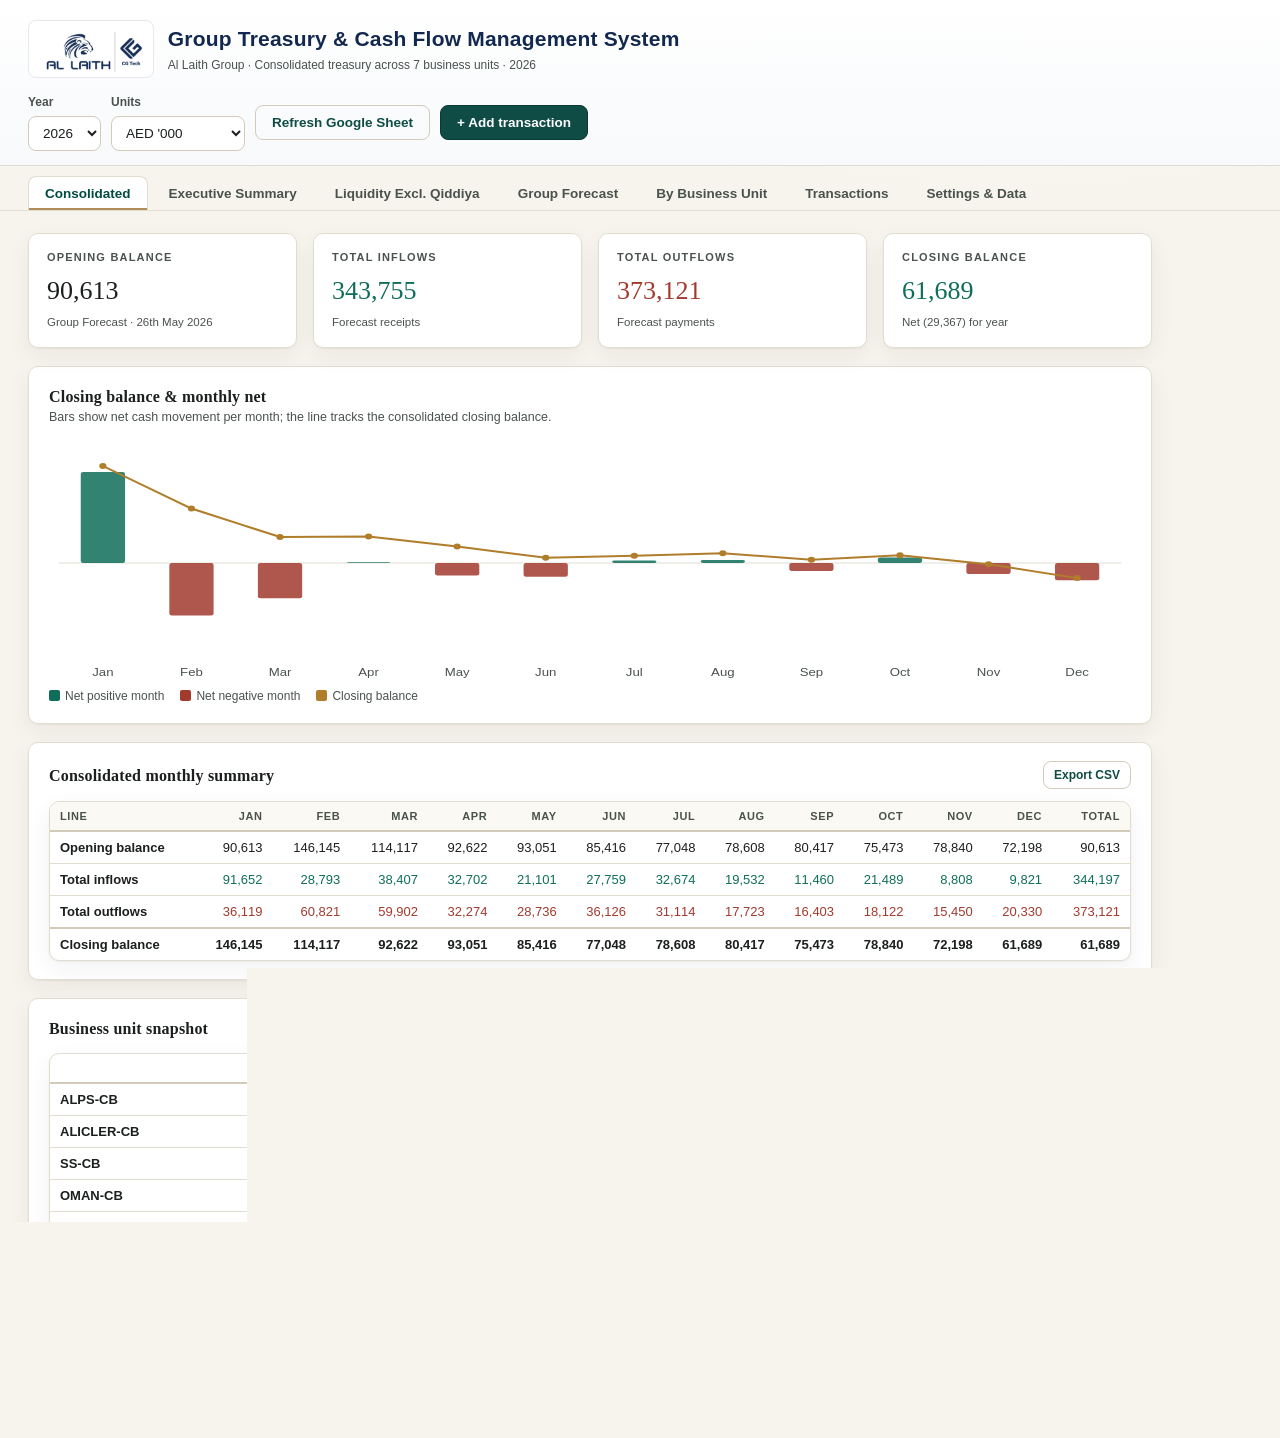
==== commit 9d741820: "Add files via upload" ====
--- a/index.html
+++ b/index.html
@@ -1203,60 +1203,74 @@
 function parseQiddiyaBalance(matrix){
   const rows=matrix||[];
   if(!rows.length) return null;
-  const months12=['Jan','Feb','Mar','Apr','May','Jun','Jul','Aug','Sep','Oct','Nov','Dec'];
-  const headerIdx=rows.findIndex(r=>r.some(c=>/Jan-\d{2}|Feb-\d{2}|Mar-\d{2}|Jun\s*W\d/i.test(cleanText(c))));
+  const headerIdx=rows.findIndex(r=>r.some(c=>/^Jan-\d{2}/i.test(cleanText(c))));
   if(headerIdx<0) return null;
   const header=rows[headerIdx]||[];
-  const periods=[];
+  const cols=[];
   for(let c=1;c<header.length;c++){
     const h=cleanText(header[c]);
-    if(!h) continue;
-    const m=(h.match(/(Jan|Feb|Mar|Apr|May|Jun|Jul|Aug|Sep|Oct|Nov|Dec)/i)||[])[1];
-    if(!m) continue;
-    const month=m.slice(0,1).toUpperCase()+m.slice(1,3).toLowerCase();
-    let period='';
-    if(/Forecast/i.test(h)) period='Forecast';
-    else if(/\bTOT\b|Total/i.test(h)) period='TOT';
-    else { const wk=h.match(/W\s*(\d+)/i); if(wk) period='W'+wk[1]; }
-    const dateMatch=h.match(/(\d{1,2}[\/\-.]\d{1,2}[\/\-.]\d{2,4})/);
-    periods.push({col:c,month,period,key:(month+' '+period).trim(),header:h,dateText:dateMatch?dateMatch[1]:''});
+    if(h) cols.push({col:c,label:h.slice(0,3),header:h,index:cols.length});
   }
   const open=rowByLabel(rows,/^Opening$/i, headerIdx+1);
   const inflow=rowByLabel(rows,/^Inflow$/i, headerIdx+1);
   const outflow=rowByLabel(rows,/^Outflow$/i, headerIdx+1);
   const close=rowByLabel(rows,/^Closing/i, headerIdx+1);
-  const cfClose=rowByLabel(rows,/^Cash\s*Flow\s*Closing$/i, headerIdx+1);
-  const cfNetClose=rowByLabel(rows,/^Cash\s*Flow\s*Net\s*Closing$/i, headerIdx+1);
-  const vatRow=rowByLabel(rows,/VAT\s*recovery|economic\s*benefit/i, headerIdx+1);
-  const vatVals=periods.map(p=>gsNumber(vatRow?.values?.[p.col])||0);
-  const vatBenefit=vatVals.find(v=>Number(v)!==0)||0;
-  const monthlySummary=[];
-  months12.forEach(mon=>{
-    const idxs=periods.map((p,i)=>({p,i})).filter(x=>x.p.month===mon);
-    if(!idxs.length) return;
-    let chosen=idxs.find(x=>/^TOT$/i.test(x.p.period));
-    if(!chosen) chosen=idxs[idxs.length-1];
-    const p=periods[chosen.i];
-    monthlySummary.push({
-      month:mon, period:p.period, header:p.header,
-      opening:gsNumber(open?.values?.[p.col])||0,
-      inflows:gsNumber(inflow?.values?.[p.col])||0,
-      outflows:gsNumber(outflow?.values?.[p.col])||0,
-      closing:gsNumber(close?.values?.[p.col])||0,
-      cashFlowClosing:gsNumber(cfClose?.values?.[p.col])||0,
-      cashFlowNetClosing:gsNumber(cfNetClose?.values?.[p.col])||0
-    });
+  const vatRow=rowByLabel(rows,/VAT recovery benefit|economic benefit/i, headerIdx+1);
+  // B13 on the updated Qiddiya Balance/Payable tab: VAT recovery / economic benefit.
+  // It is not an operating cash flow; it is added to restricted Qiddiya cash and shown as a negative
+  // liquidity adjustment in the active Forecast column for presentation.
+  const vatBenefit=gsNumber((vatRow&&vatRow.values?vatRow.values[1]:undefined))||gsNumber((rows[11]||[])[1])||0;
+  const monthlySummary=cols.map((c,idx)=>({
+    month:c.label, header:c.header, col:c.col, index:idx,
+    opening:gsNumber(open?.values?.[c.col])||0,
+    inflows:gsNumber(inflow?.values?.[c.col])||0,
+    outflows:gsNumber(outflow?.values?.[c.col])||0,
+    closing:gsNumber(close?.values?.[c.col])||0
+  }));
+  // Carry Qiddiya balance forward where the weekly/future columns have no explicit opening/closing yet.
+  // This follows the Qiddiya Payable schedule and prevents future liquidity columns from ignoring the
+  // latest restricted Qiddiya closing balance.
+  let prevClosing=null;
+  monthlySummary.forEach(x=>{
+    const hasOpen=Number(x.opening)!==0;
+    const hasClose=Number(x.closing)!==0;
+    if(!hasOpen && prevClosing!==null) x.opening=prevClosing;
+    if(!hasClose && prevClosing!==null) x.closing=(Number(x.opening)||0)+(Number(x.inflows)||0)-(Number(x.outflows)||0);
+    if(Number(x.closing)!==0 || hasClose) prevClosing=Number(x.closing)||0;
   });
-  return {
-    cols:periods.map(p=>({col:p.col,label:p.month,header:p.header,period:p.period})), periods, vatBenefit, vatVals,
-    opening:periods.map(p=>gsNumber(open?.values?.[p.col])||0),
-    inflows:periods.map(p=>gsNumber(inflow?.values?.[p.col])||0),
-    outflows:periods.map(p=>gsNumber(outflow?.values?.[p.col])||0),
-    closing:periods.map(p=>gsNumber(close?.values?.[p.col])||0),
-    cashFlowClosing:periods.map(p=>gsNumber(cfClose?.values?.[p.col])||0),
-    cashFlowNetClosing:periods.map(p=>gsNumber(cfNetClose?.values?.[p.col])||0),
-    monthlySummary
-  };
+  return {cols, vatBenefit, monthlySummary};
+}
+function qiddiyaPeriodKeyFromText(txt){
+  txt=cleanText(txt||'').replace(/\s+/g,' ');
+  const mon=(txt.match(/\b(Jan|Feb|Mar|Apr|May|Jun|Jul|Aug|Sep|Oct|Nov|Dec)[a-z]*[- ]?\d{0,2}/i)||[])[1];
+  if(!mon) return '';
+  const m=mon.slice(0,3).toLowerCase();
+  if(/forecast/i.test(txt)) return m+'|forecast';
+  if(/\bTOT\b|total/i.test(txt)) return m+'|tot';
+  const w=txt.match(/\bW(?:eek)?\s*(\d)\b/i);
+  if(w) return m+'|w'+w[1];
+  const d=txt.match(/(\d{1,2})[\/\-.](\d{1,2})[\/\-.](\d{2,4})/);
+  if(d) return m+'|date|'+d[1].padStart(2,'0')+'/'+d[2].padStart(2,'0');
+  return m+'|';
+}
+function qiddiyaPeriodKeyFromPeriod(p){
+  const txt=[p.header,p.month,p.period,p.key].filter(Boolean).join(' ');
+  return qiddiyaPeriodKeyFromText(txt);
+}
+function getQiddiyaForPeriod(qd, period, idx){
+  const qsum=(qd&&qd.monthlySummary)||[];
+  if(!qsum.length) return {};
+  const key=qiddiyaPeriodKeyFromPeriod(period||{});
+  let found=qsum.find(x=>qiddiyaPeriodKeyFromText(x.header)===key);
+  if(found) return found;
+  const mon=String((period&&period.month)||'').slice(0,3).toLowerCase();
+  if(mon){
+    const same=qsum.filter(x=>String(x.month||'').slice(0,3).toLowerCase()===mon);
+    if(/forecast/i.test(cleanText(period?.period||period?.header||''))) found=same.find(x=>/forecast/i.test(x.header));
+    if(!found && /^TOT$/i.test(cleanText(period?.period||''))) found=same.find(x=>/\bTOT\b/i.test(x.header));
+    if(!found && same.length) found=same[0];
+  }
+  return found||{};
 }
 function lastNonZero(arr, field){
   const a=(arr||[]).filter(x=>Number(x[field])!==0);
@@ -1265,36 +1279,9 @@
 
 function getQiddiyaMonth(qd, mon){
   const qsum=(qd&&qd.monthlySummary)||[];
-  return qsum.find(x=>String(x.month||'').slice(0,3).toLowerCase()===String(mon||'').slice(0,3).toLowerCase())||{};
-}
-function getQiddiyaForGroupPeriod(qd, gp, fallbackIndex){
-  qd=qd||{}; gp=gp||{};
-  const periods=qd.periods||[];
-  const mon=String(gp.month||gp.header||'').slice(0,3);
-  const ptxt=cleanText((gp.period||'')+' '+(gp.header||'')+' '+(gp.key||''));
-  let wanted='';
-  if(/Forecast/i.test(ptxt)) wanted='Forecast';
-  else if(/\bTOT\b|Total/i.test(ptxt)) wanted='TOT';
-  else { const w=ptxt.match(/W\s*(\d+)/i); if(w) wanted='W'+w[1]; }
-  let found=null;
-  if(wanted) found=periods.find(p=>p.month===mon && String(p.period||'').toLowerCase()===wanted.toLowerCase());
-  if(!found && gp.period){
-    const per=cleanText(gp.period);
-    found=periods.find(p=>p.month===mon && cleanText(p.header).includes(per));
-  }
-  if(!found && typeof fallbackIndex==='number') found=periods[fallbackIndex];
-  if(!found) return {};
-  const i=periods.indexOf(found);
-  return {
-    period:found, index:i,
-    opening:Number((qd.opening||[])[i])||0,
-    inflows:Number((qd.inflows||[])[i])||0,
-    outflows:Number((qd.outflows||[])[i])||0,
-    closing:Number((qd.closing||[])[i])||0,
-    cashFlowClosing:Number((qd.cashFlowClosing||[])[i])||0,
-    cashFlowNetClosing:Number((qd.cashFlowNetClosing||[])[i])||0,
-    vat:Number((qd.vatVals||[])[i])||0
-  };
+  const same=qsum.filter(x=>String(x.month||'').slice(0,3).toLowerCase()===String(mon||'').slice(0,3).toLowerCase());
+  const tot=same.find(x=>/\bTOT\b/i.test(x.header||''));
+  return tot||same[same.length-1]||{};
 }
 function getGroupMonth(group, mon){
   const gsum=monthsOnly((group&&group.monthlySummary)||[]);
@@ -1400,9 +1387,14 @@
 }
 function liquidityAtPeriodIndex(idx){
   const group=FORECAST_DATA.algCb || FORECAST_DATA.group || {};
+  const p=(group.periods||[])[idx]||{};
+  const mon=String(p.month||'').slice(0,3);
+  const q=getQiddiyaForPeriod(FORECAST_DATA.qiddiyaData||QIDDIYA_DATA, p, idx);
+  const vatBenefit=qiddiyaVatBenefit();
   const periods=(group.periods||[]);
-  const p=periods[idx]||{};
-  const q=getQiddiyaForGroupPeriod(FORECAST_DATA.qiddiyaData||QIDDIYA_DATA, p, idx);
+  const vatIdx=vatBenefitTargetIndex(periods);
+  const applyVatToInflow=(vatIdx===idx);
+  const applyVatToClosing=(vatIdx>=0 && idx>=vatIdx);
   const openingVals=groupRowValues(/Estimated Cash\s*(Balance|Bal).*Beginning|Opening Balance/i);
   const inflowVals=groupRowValues(/^Total Inflows$/i);
   const outflowVals=groupRowValues(/^Total Outflows$/i);
@@ -1412,21 +1404,17 @@
   const gOutflows=Number(outflowVals[idx])||0;
   let gClosing=Number(closingVals[idx]);
   if(!gClosing) gClosing=gOpening+gInflows-gOutflows;
-  const calculatedClosing=gClosing-(Number(q.closing)||0);
-  const sheetNetClosing=Number(q.cashFlowNetClosing)||0;
-  const finalClosing=sheetNetClosing || calculatedClosing;
   return {
-    period:p, index:idx, month:String(p.month||'').slice(0,3),
+    period:p, index:idx, month:mon,
     groupOpening:gOpening, groupInflows:gInflows, groupOutflows:gOutflows, groupClosing:gClosing,
     qOpening:Number(q.opening)||0,
-    qInflows:Number(q.inflows)||0,
+    qInflows:(Number(q.inflows)||0) + (applyVatToInflow ? vatBenefit : 0),
     qOutflows:Number(q.outflows)||0,
-    qClosing:Number(q.closing)||0,
-    qVat:Number(q.vat)||0,
+    qClosing:(Number(q.closing)||0) + (applyVatToClosing ? vatBenefit : 0),
     opening:gOpening-(Number(q.opening)||0),
-    inflows:gInflows-(Number(q.inflows)||0),
+    inflows:gInflows-(Number(q.inflows)||0) - (applyVatToInflow ? vatBenefit : 0),
     outflows:gOutflows-(Number(q.outflows)||0),
-    closing:finalClosing
+    closing:gClosing-((Number(q.closing)||0) + (applyVatToClosing ? vatBenefit : 0))
   };
 }
 function liquidityInitialOpening(){
@@ -1462,7 +1450,13 @@
     }
     if(!important.test(label)) return;
     let vals=periods.map((p,i)=>Number((r.values||[])[i])||0);
-    // The dashboard does not alter operating rows. Qiddiya and VAT/economic-benefit logic is maintained in Google Sheets.
+    // VAT recovery benefit / economic benefit is a restricted-cash/liquidity adjustment, not an operating outflow.
+    // Therefore it is shown only in the inflow side Others line and never in the outflow Others row.
+    if(/^Others$/i.test(label) && !inOutflowSection && vatBenefit && vatIdx>=0){
+      vals=vals.map((v,i)=>i===vatIdx ? v-vatBenefit : v);
+      addRow('Others (incl. VAT recovery benefit adjustment)', vals, r.type||'line');
+      return;
+    }
     if(vals.some(v=>Number(v)!==0)) addRow(label, vals, r.type||'line');
   });
   addRow('Estimated Cash Balance Closing', adj.map(x=>x.closing), 'total');
@@ -1592,7 +1586,7 @@
   const liquidOpening=liquidityInitialOpening();
   const rdate=(reportInfo&&reportInfo.date)?formatPeriodDate(reportInfo.date):reportDateDisplay();
   const rptLabel=reportInfo?('Reporting period: '+reportInfo.label+' · '):'';
-  if($('liquidityAsOf')) $('liquidityAsOf').textContent = (rdate?'As at '+rdate+' · ':'')+rptLabel+'Liquid cash available for use is calculated from the ALG-CB consolidated detailed cash-flow sheet less the Qiddiya Balance tab. It deducts Qiddiya opening, inflows, outflows and closing balances only for this liquidity view.';
+  if($('liquidityAsOf')) $('liquidityAsOf').textContent = (rdate?'As at '+rdate+' · ':'')+rptLabel+'Liquid cash available for use is calculated from the ALG-CB consolidated detailed cash-flow sheet less the Qiddiya Balance tab. It deducts Qiddiya opening, inflows, outflows and closing balances only for this liquidity view. VAT recovery benefit/economic benefit is added to restricted Qiddiya cash where applicable.';
   if(!FORECAST_DATA.algCb && $('liquidityAsOf')) $('liquidityAsOf').textContent += ' Note: ALG-CB is not yet detected, so the dashboard is temporarily using the existing group forecast as fallback.';
 
   $('liquidityKpis').innerHTML=[
@@ -1620,7 +1614,7 @@
       ${row('Opening','opening')}
       ${row('Project Qiddiya Inflow','inflows','pos')}
       ${row('Project Qiddiya Outflow','outflows','neg')}
-      ${qiddiyaVatBenefit()?`<tr><td class="rowhead">VAT recovery benefit / economic benefit (B12)</td>${qsum.map((x,i)=>`<td class="num neg">${i===0?fmt(qiddiyaVatBenefit()):fmt(0)}</td>`).join('')}</tr>`:''}
+      ${qiddiyaVatBenefit()?`<tr><td class="rowhead">VAT recovery benefit / economic benefit (B13)</td>${qsum.map((x,i)=>`<td class="num neg">${i===0?fmt(qiddiyaVatBenefit()):fmt(0)}</td>`).join('')}</tr>`:''}
       ${row('Closing','closing')}
     </tbody></table>`;
   }else{
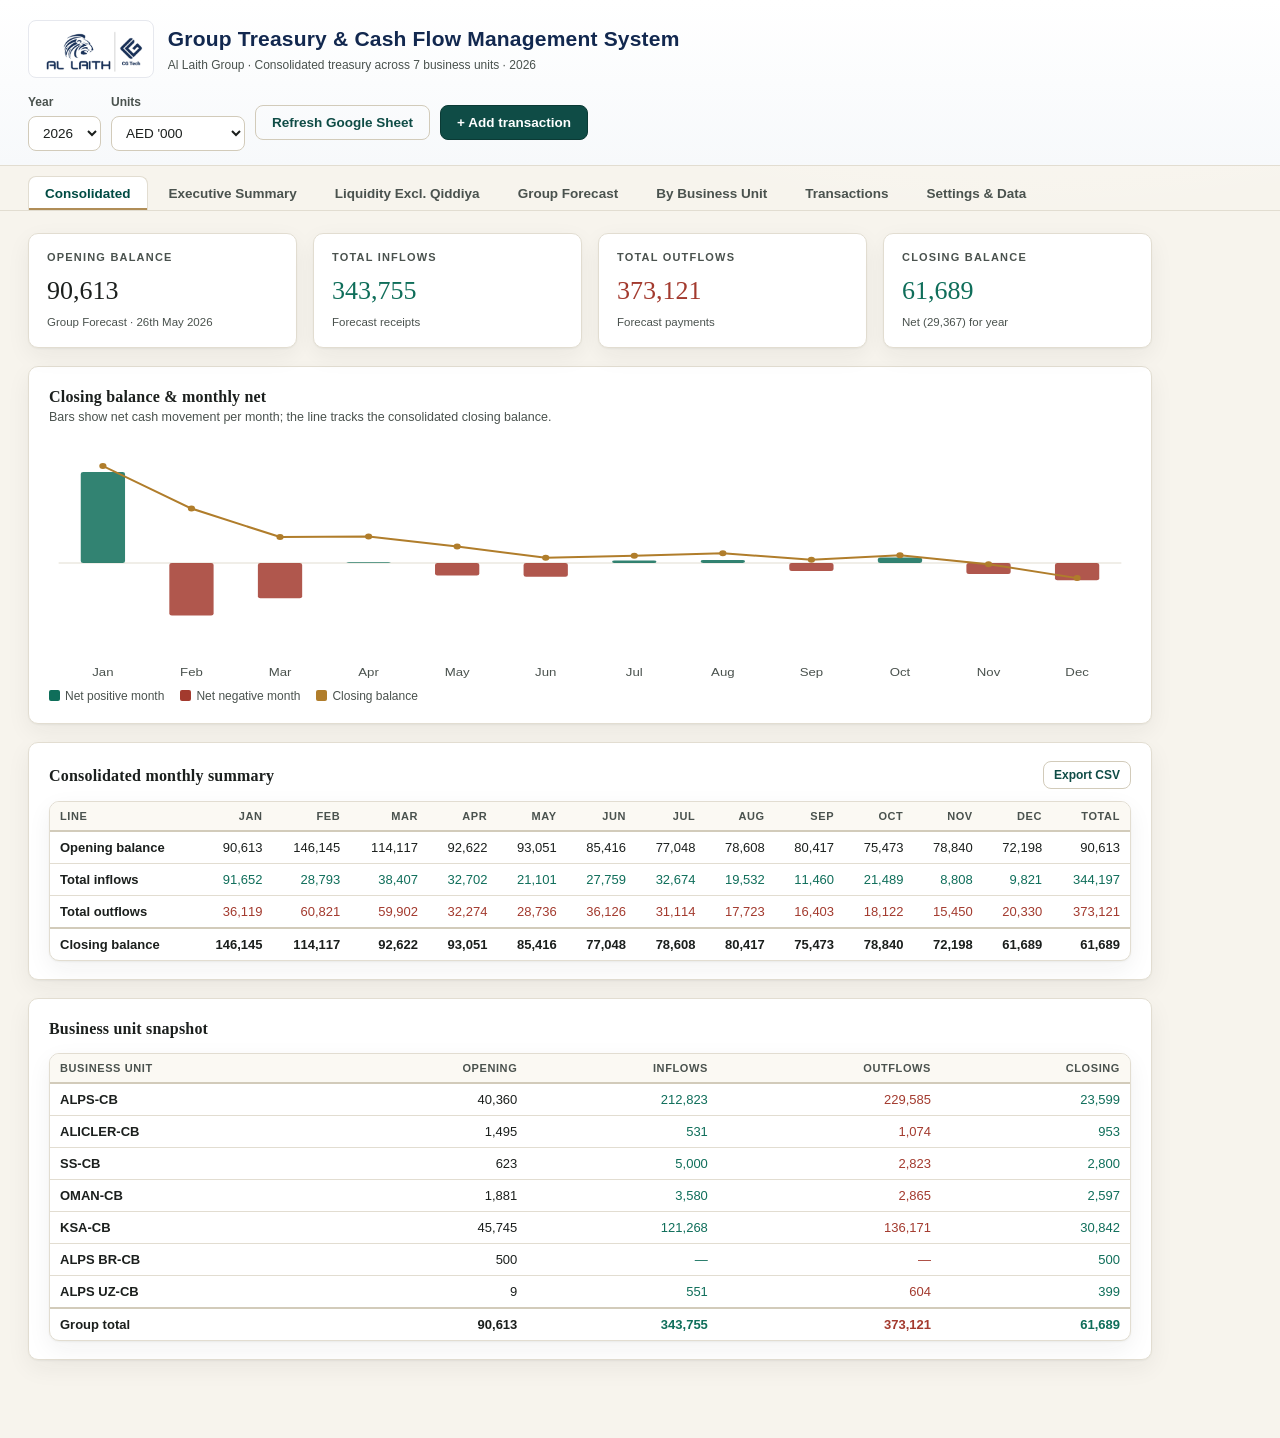
==== commit 3e91dd04: "Add files via upload" ====
--- a/index.html
+++ b/index.html
@@ -1203,74 +1203,25 @@
 function parseQiddiyaBalance(matrix){
   const rows=matrix||[];
   if(!rows.length) return null;
-  const headerIdx=rows.findIndex(r=>r.some(c=>/^Jan-\d{2}/i.test(cleanText(c))));
+  const headerIdx=rows.findIndex(r=>r.some(c=>/^Jan-\d{2}$/i.test(cleanText(c))));
   if(headerIdx<0) return null;
   const header=rows[headerIdx]||[];
   const cols=[];
-  for(let c=1;c<header.length;c++){
-    const h=cleanText(header[c]);
-    if(h) cols.push({col:c,label:h.slice(0,3),header:h,index:cols.length});
-  }
+  for(let c=1;c<header.length;c++){ const h=cleanText(header[c]); if(h) cols.push({col:c,label:h.slice(0,3),header:h}); }
   const open=rowByLabel(rows,/^Opening$/i, headerIdx+1);
   const inflow=rowByLabel(rows,/^Inflow$/i, headerIdx+1);
   const outflow=rowByLabel(rows,/^Outflow$/i, headerIdx+1);
   const close=rowByLabel(rows,/^Closing/i, headerIdx+1);
-  const vatRow=rowByLabel(rows,/VAT recovery benefit|economic benefit/i, headerIdx+1);
-  // B13 on the updated Qiddiya Balance/Payable tab: VAT recovery / economic benefit.
-  // It is not an operating cash flow; it is added to restricted Qiddiya cash and shown as a negative
-  // liquidity adjustment in the active Forecast column for presentation.
-  const vatBenefit=gsNumber((vatRow&&vatRow.values?vatRow.values[1]:undefined))||gsNumber((rows[11]||[])[1])||0;
-  const monthlySummary=cols.map((c,idx)=>({
-    month:c.label, header:c.header, col:c.col, index:idx,
+  // B12 on Qiddiya Balance: VAT recovery / economic benefit to be treated as restricted Qiddiya cash
+  // and deducted from available liquidity through the active month Forecast column.
+  const vatBenefit=gsNumber((rows[11]||[])[1])||0;
+  return {cols, vatBenefit, monthlySummary:cols.map(c=>({
+    month:c.label, header:c.header,
     opening:gsNumber(open?.values?.[c.col])||0,
     inflows:gsNumber(inflow?.values?.[c.col])||0,
     outflows:gsNumber(outflow?.values?.[c.col])||0,
     closing:gsNumber(close?.values?.[c.col])||0
-  }));
-  // Carry Qiddiya balance forward where the weekly/future columns have no explicit opening/closing yet.
-  // This follows the Qiddiya Payable schedule and prevents future liquidity columns from ignoring the
-  // latest restricted Qiddiya closing balance.
-  let prevClosing=null;
-  monthlySummary.forEach(x=>{
-    const hasOpen=Number(x.opening)!==0;
-    const hasClose=Number(x.closing)!==0;
-    if(!hasOpen && prevClosing!==null) x.opening=prevClosing;
-    if(!hasClose && prevClosing!==null) x.closing=(Number(x.opening)||0)+(Number(x.inflows)||0)-(Number(x.outflows)||0);
-    if(Number(x.closing)!==0 || hasClose) prevClosing=Number(x.closing)||0;
-  });
-  return {cols, vatBenefit, monthlySummary};
-}
-function qiddiyaPeriodKeyFromText(txt){
-  txt=cleanText(txt||'').replace(/\s+/g,' ');
-  const mon=(txt.match(/\b(Jan|Feb|Mar|Apr|May|Jun|Jul|Aug|Sep|Oct|Nov|Dec)[a-z]*[- ]?\d{0,2}/i)||[])[1];
-  if(!mon) return '';
-  const m=mon.slice(0,3).toLowerCase();
-  if(/forecast/i.test(txt)) return m+'|forecast';
-  if(/\bTOT\b|total/i.test(txt)) return m+'|tot';
-  const w=txt.match(/\bW(?:eek)?\s*(\d)\b/i);
-  if(w) return m+'|w'+w[1];
-  const d=txt.match(/(\d{1,2})[\/\-.](\d{1,2})[\/\-.](\d{2,4})/);
-  if(d) return m+'|date|'+d[1].padStart(2,'0')+'/'+d[2].padStart(2,'0');
-  return m+'|';
-}
-function qiddiyaPeriodKeyFromPeriod(p){
-  const txt=[p.header,p.month,p.period,p.key].filter(Boolean).join(' ');
-  return qiddiyaPeriodKeyFromText(txt);
-}
-function getQiddiyaForPeriod(qd, period, idx){
-  const qsum=(qd&&qd.monthlySummary)||[];
-  if(!qsum.length) return {};
-  const key=qiddiyaPeriodKeyFromPeriod(period||{});
-  let found=qsum.find(x=>qiddiyaPeriodKeyFromText(x.header)===key);
-  if(found) return found;
-  const mon=String((period&&period.month)||'').slice(0,3).toLowerCase();
-  if(mon){
-    const same=qsum.filter(x=>String(x.month||'').slice(0,3).toLowerCase()===mon);
-    if(/forecast/i.test(cleanText(period?.period||period?.header||''))) found=same.find(x=>/forecast/i.test(x.header));
-    if(!found && /^TOT$/i.test(cleanText(period?.period||''))) found=same.find(x=>/\bTOT\b/i.test(x.header));
-    if(!found && same.length) found=same[0];
-  }
-  return found||{};
+  }))};
 }
 function lastNonZero(arr, field){
   const a=(arr||[]).filter(x=>Number(x[field])!==0);
@@ -1279,9 +1230,7 @@
 
 function getQiddiyaMonth(qd, mon){
   const qsum=(qd&&qd.monthlySummary)||[];
-  const same=qsum.filter(x=>String(x.month||'').slice(0,3).toLowerCase()===String(mon||'').slice(0,3).toLowerCase());
-  const tot=same.find(x=>/\bTOT\b/i.test(x.header||''));
-  return tot||same[same.length-1]||{};
+  return qsum.find(x=>String(x.month||'').slice(0,3).toLowerCase()===String(mon||'').slice(0,3).toLowerCase())||{};
 }
 function getGroupMonth(group, mon){
   const gsum=monthsOnly((group&&group.monthlySummary)||[]);
@@ -1389,7 +1338,7 @@
   const group=FORECAST_DATA.algCb || FORECAST_DATA.group || {};
   const p=(group.periods||[])[idx]||{};
   const mon=String(p.month||'').slice(0,3);
-  const q=getQiddiyaForPeriod(FORECAST_DATA.qiddiyaData||QIDDIYA_DATA, p, idx);
+  const q=getQiddiyaMonth(FORECAST_DATA.qiddiyaData||QIDDIYA_DATA, mon);
   const vatBenefit=qiddiyaVatBenefit();
   const periods=(group.periods||[]);
   const vatIdx=vatBenefitTargetIndex(periods);
@@ -1516,14 +1465,26 @@
   const selected=liquidityColumnSelection(periods);
   const shownPeriods=selected.map(i=>periods[i]);
   const headers=shownPeriods.map(p=>`<th>${escapeHtml(periodShortLabel(p))}</th>`).join('')+'<th>Total / Closing</th>';
+  const closingTotalIdx = (()=>{
+    const decTot = periods.findIndex(p=>String(p.month||p.header||'').slice(0,3)==='Dec' && /\bTOT\b/i.test(cleanText(p.period||p.header||p.key||'')));
+    if(decTot>=0) return decTot;
+    for(let i=periods.length-1;i>=0;i--){
+      const label=cleanText((periods[i]||{}).period||(periods[i]||{}).header||(periods[i]||{}).key||'');
+      if(!/^Total$/i.test(label)) return i;
+    }
+    return periods.length-1;
+  })();
   const body=detailRows.map(r=>{
     if(r.type==='section') return `<tr class="section"><td colspan="${shownPeriods.length+2}">${escapeHtml(r.label)}</td></tr>`;
     const lc=(r.label||'').toLowerCase();
     const klass=(/inflow|collections|advance|borrowings|receipts|others/.test(lc) && !/outflow/.test(lc))?'pos':(/outflow|suppliers|proj|salaries|manpower|rent|loan|visa|tax|insurance|credit|dividend|capex|payments|variables|guarantees/.test(lc)?'neg':'');
     const allVals=(r.values||[]).map(v=>Number(v)||0);
     const vals=selected.map(i=>allVals[i]||0);
-    const lastVal=allVals.length?allVals[allVals.length-1]:0;
-    const total=/opening/i.test(r.label)?(allVals[0]||0):(/closing|balance closing/i.test(r.label)?lastVal:(/outflow|inflow|collections|others|payments|salaries|supplier|capex|dividend|rent|loan|tax|insurance|credit/i.test(lc)?allVals.reduce((a,b)=>a+b,0):0));
+    // The final "Total / Closing" column must not sum balance rows.
+    // Opening uses the first opening balance; closing uses the Dec-26 TOT closing balance
+    // (or the last non-total period if Dec TOT is not available).
+    const closingVal = allVals.length ? (allVals[closingTotalIdx] || 0) : 0;
+    const total=/opening/i.test(r.label)?(allVals[0]||0):(/closing|balance closing/i.test(r.label)?closingVal:(/outflow|inflow|collections|others|payments|salaries|supplier|capex|dividend|rent|loan|tax|insurance|credit/i.test(lc)?allVals.reduce((a,b)=>a+b,0):0));
     const rowClass=r.type==='total'?' class="total"':'';
     return `<tr${rowClass}><td class="rowhead">${escapeHtml(r.label)}</td>${vals.map(v=>`<td class="num ${klass}">${fmt(v)}</td>`).join('')}<td class="num ${klass}">${fmt(total)}</td></tr>`;
   }).join('');
@@ -1586,7 +1547,7 @@
   const liquidOpening=liquidityInitialOpening();
   const rdate=(reportInfo&&reportInfo.date)?formatPeriodDate(reportInfo.date):reportDateDisplay();
   const rptLabel=reportInfo?('Reporting period: '+reportInfo.label+' · '):'';
-  if($('liquidityAsOf')) $('liquidityAsOf').textContent = (rdate?'As at '+rdate+' · ':'')+rptLabel+'Liquid cash available for use is calculated from the ALG-CB consolidated detailed cash-flow sheet less the Qiddiya Balance tab. It deducts Qiddiya opening, inflows, outflows and closing balances only for this liquidity view. VAT recovery benefit/economic benefit is added to restricted Qiddiya cash where applicable.';
+  if($('liquidityAsOf')) $('liquidityAsOf').textContent = (rdate?'As at '+rdate+' · ':'')+rptLabel+'Liquid cash available for use is calculated from the ALG-CB consolidated detailed cash-flow sheet less the Qiddiya Balance tab. It deducts Qiddiya opening, inflows, outflows and closing balances only for this liquidity view.';
   if(!FORECAST_DATA.algCb && $('liquidityAsOf')) $('liquidityAsOf').textContent += ' Note: ALG-CB is not yet detected, so the dashboard is temporarily using the existing group forecast as fallback.';
 
   $('liquidityKpis').innerHTML=[
@@ -1614,7 +1575,7 @@
       ${row('Opening','opening')}
       ${row('Project Qiddiya Inflow','inflows','pos')}
       ${row('Project Qiddiya Outflow','outflows','neg')}
-      ${qiddiyaVatBenefit()?`<tr><td class="rowhead">VAT recovery benefit / economic benefit (B13)</td>${qsum.map((x,i)=>`<td class="num neg">${i===0?fmt(qiddiyaVatBenefit()):fmt(0)}</td>`).join('')}</tr>`:''}
+      ${qiddiyaVatBenefit()?`<tr><td class="rowhead">VAT recovery benefit / economic benefit (B12)</td>${qsum.map((x,i)=>`<td class="num neg">${i===0?fmt(qiddiyaVatBenefit()):fmt(0)}</td>`).join('')}</tr>`:''}
       ${row('Closing','closing')}
     </tbody></table>`;
   }else{
